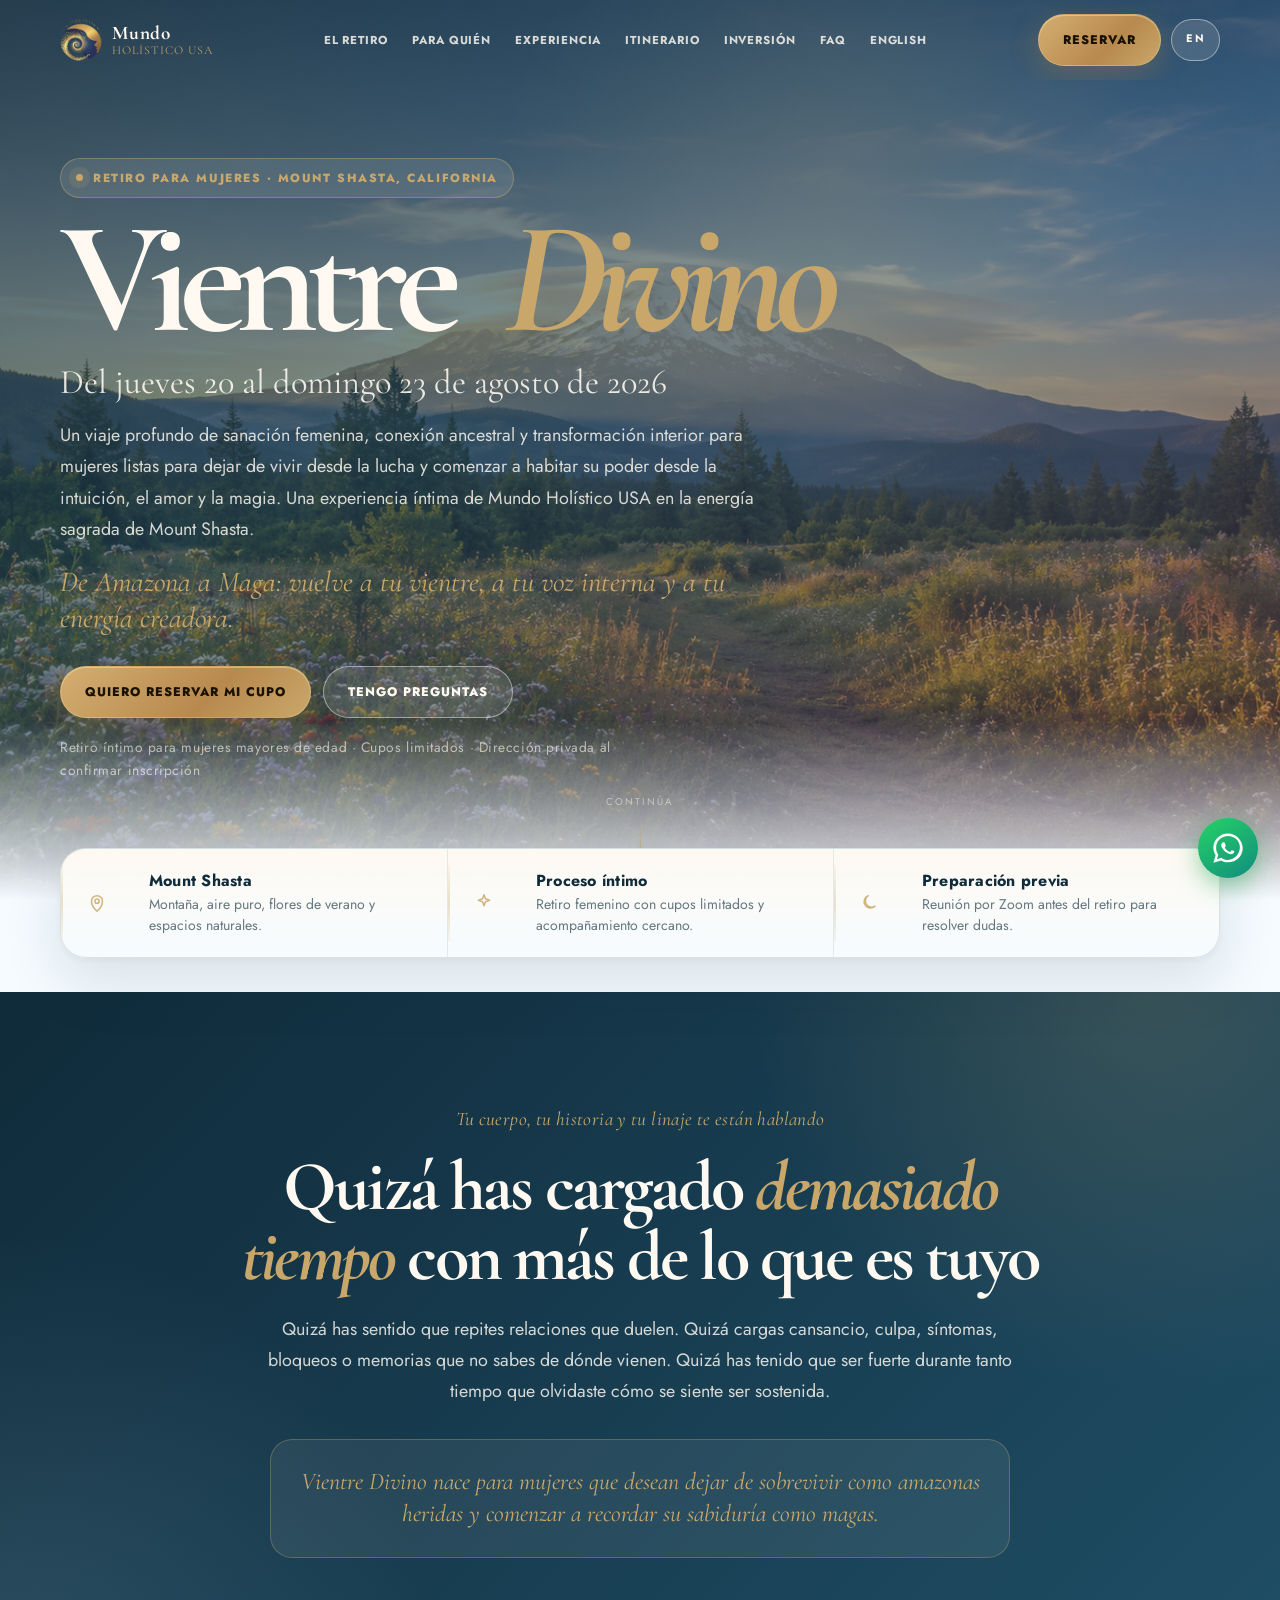
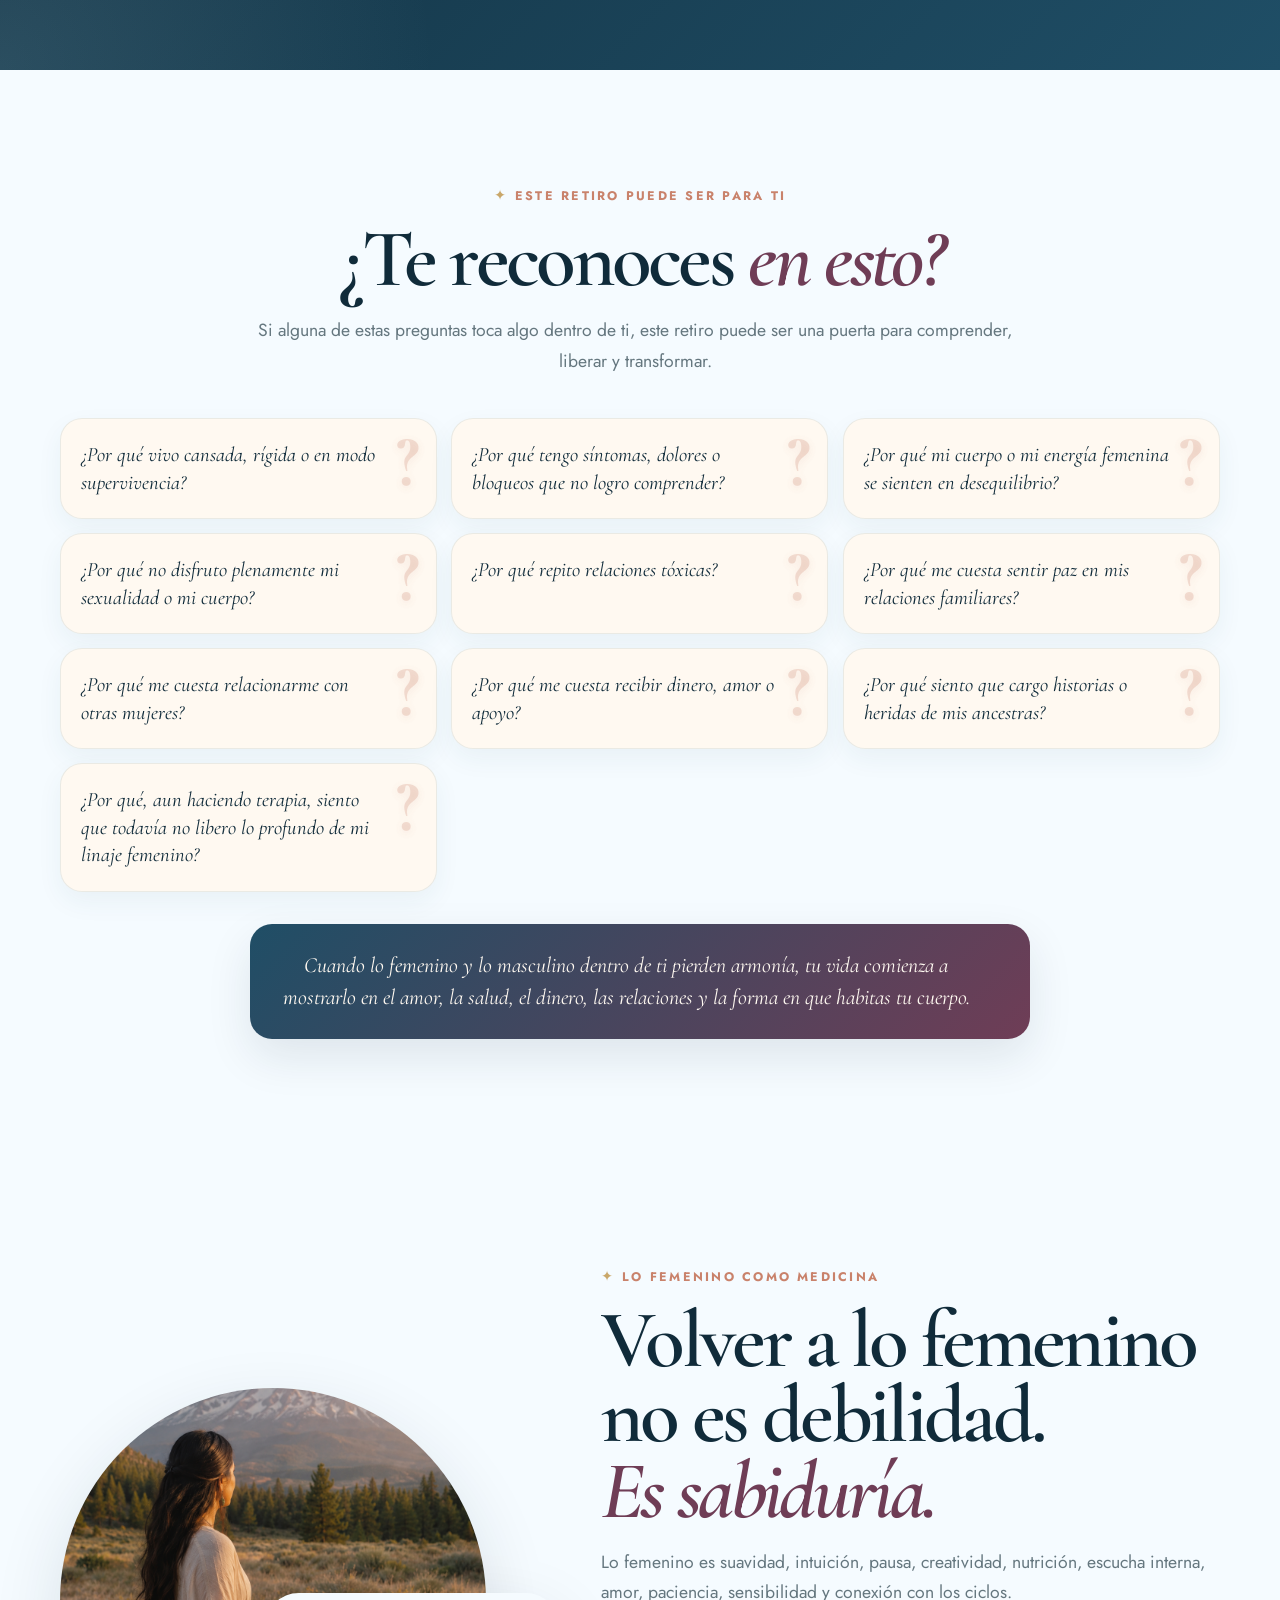
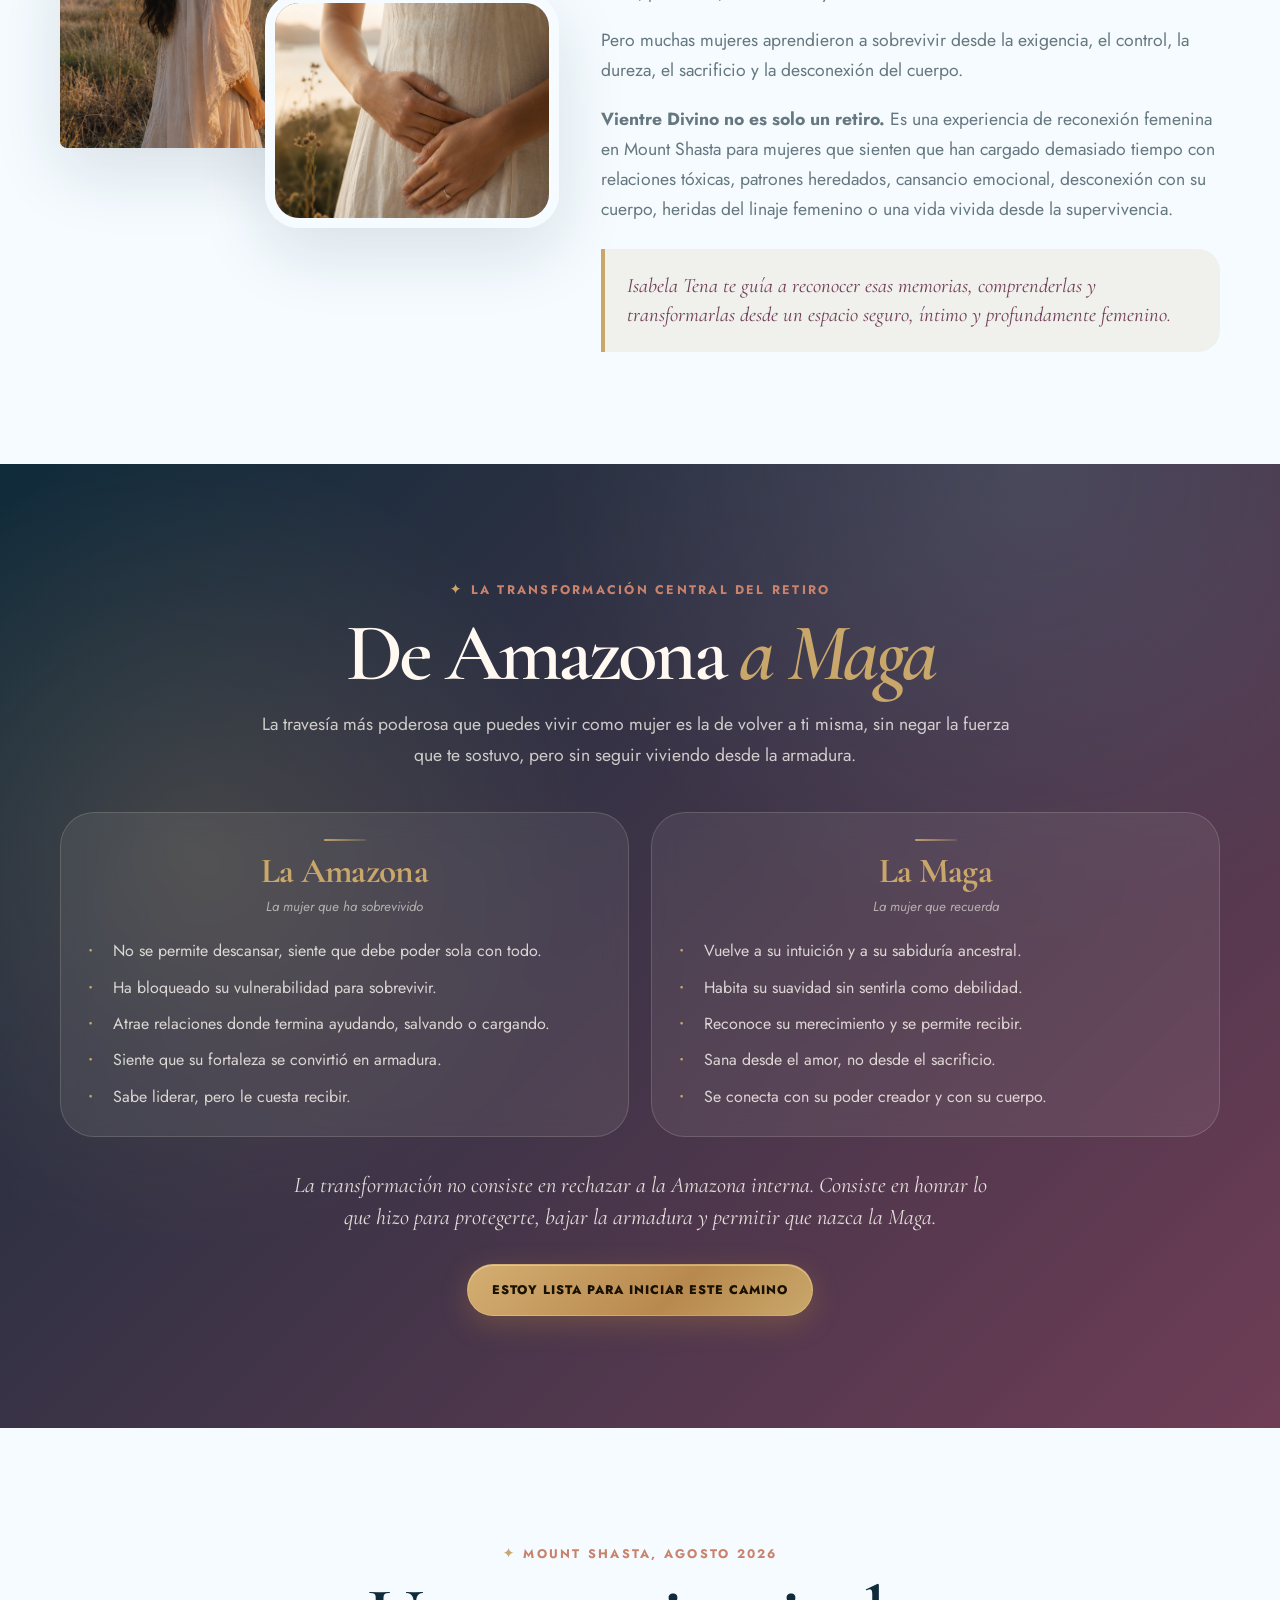
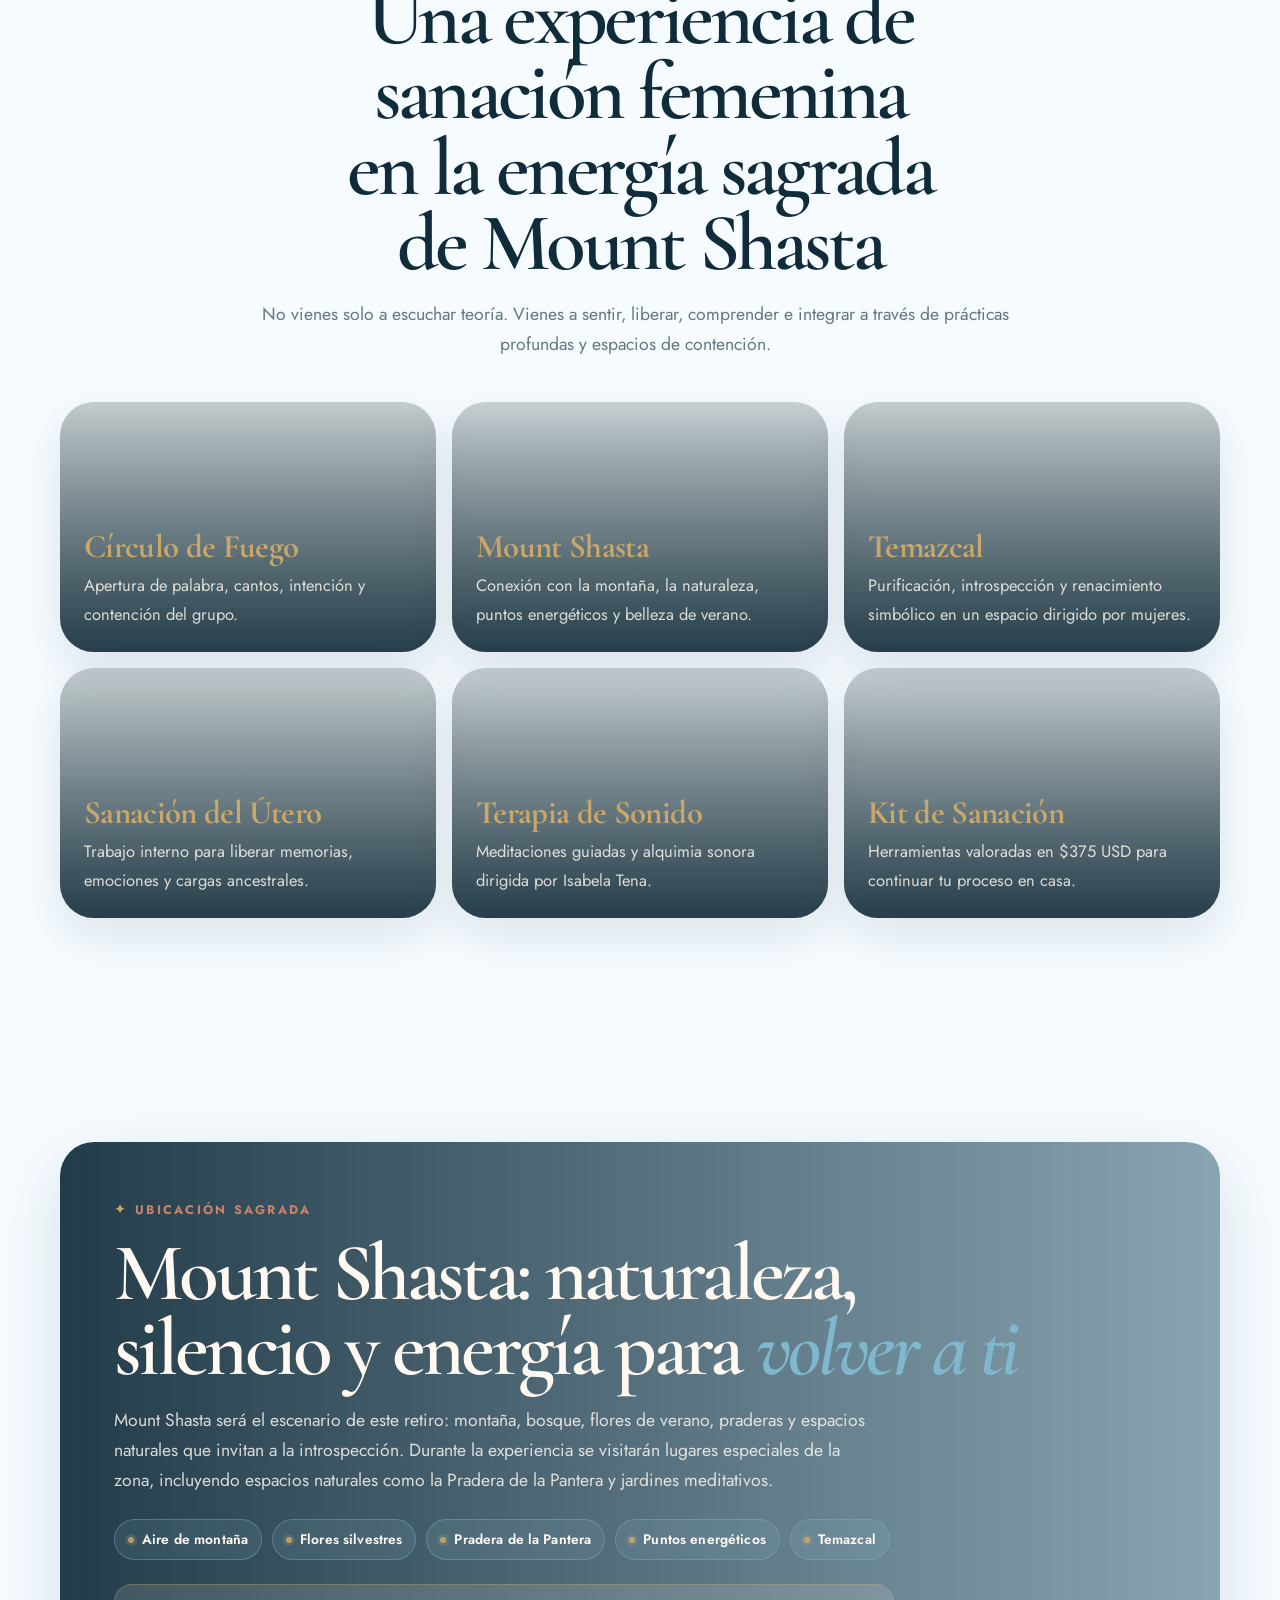
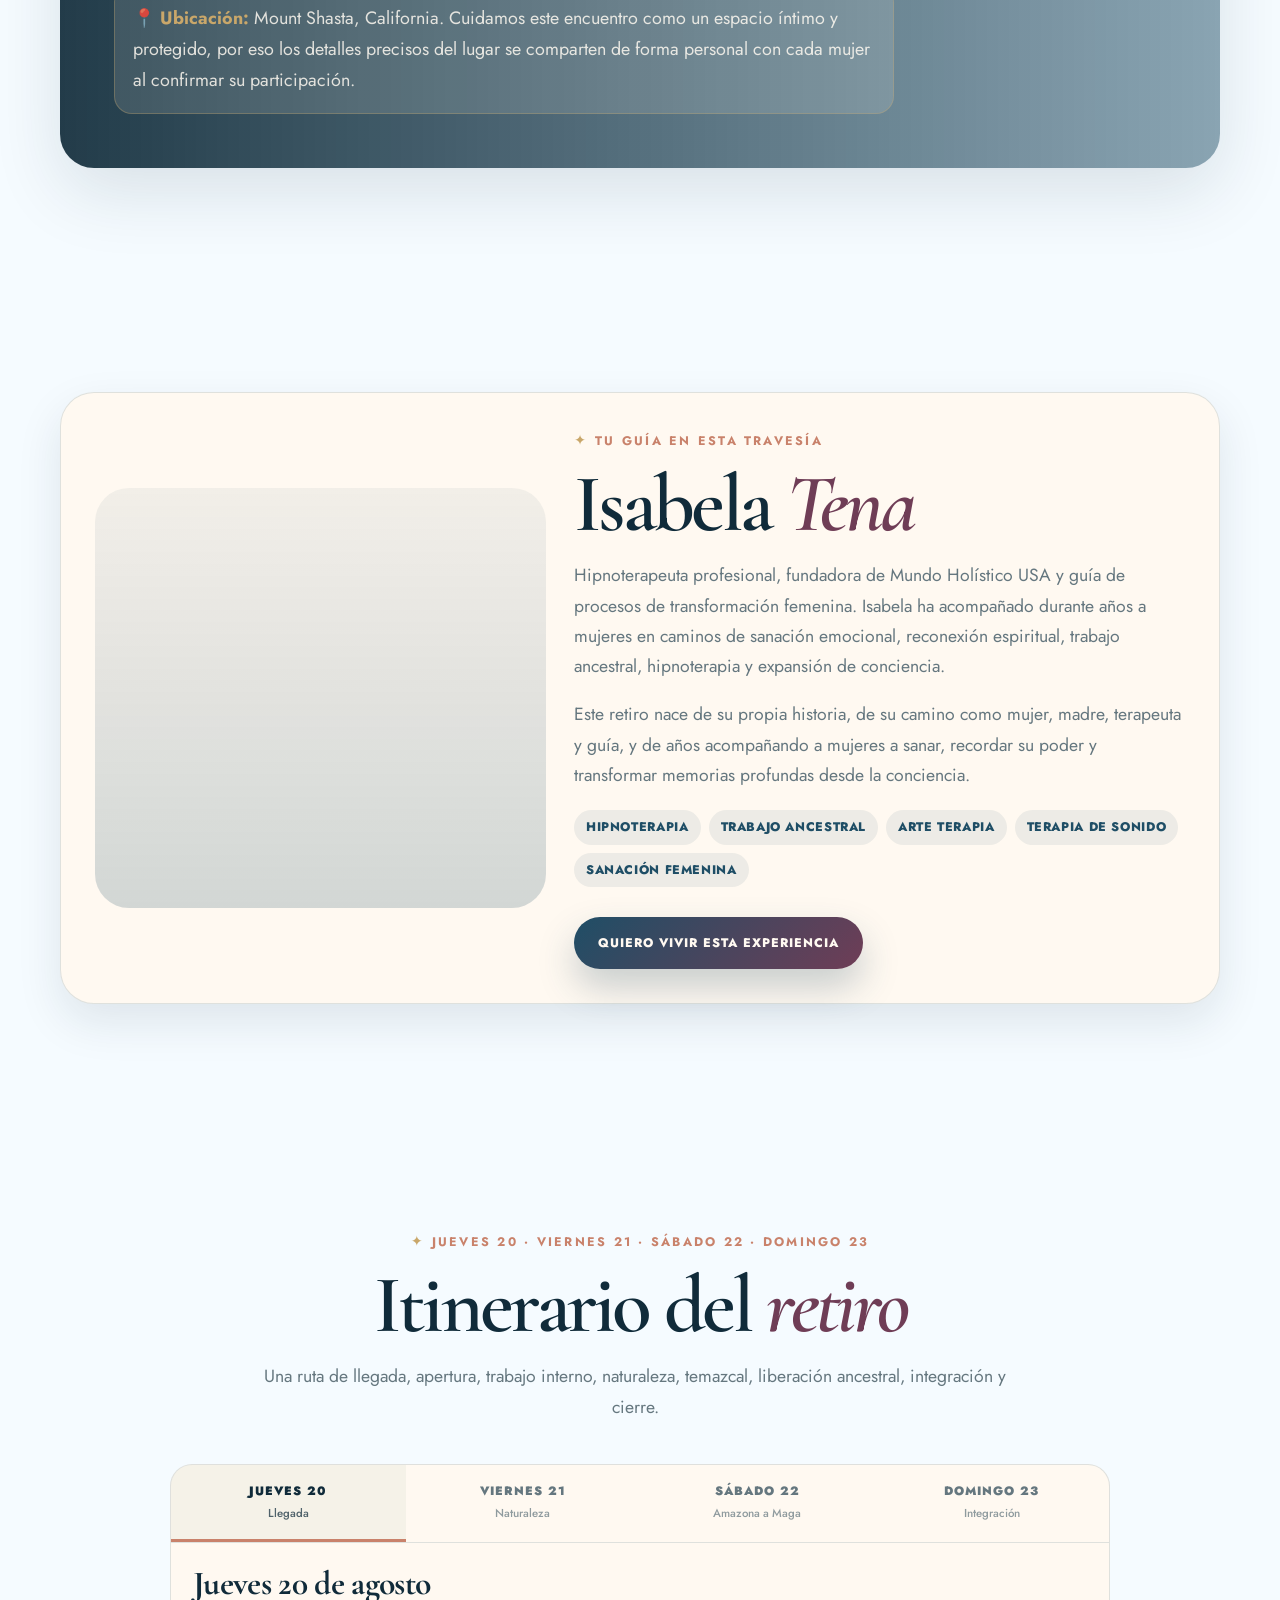
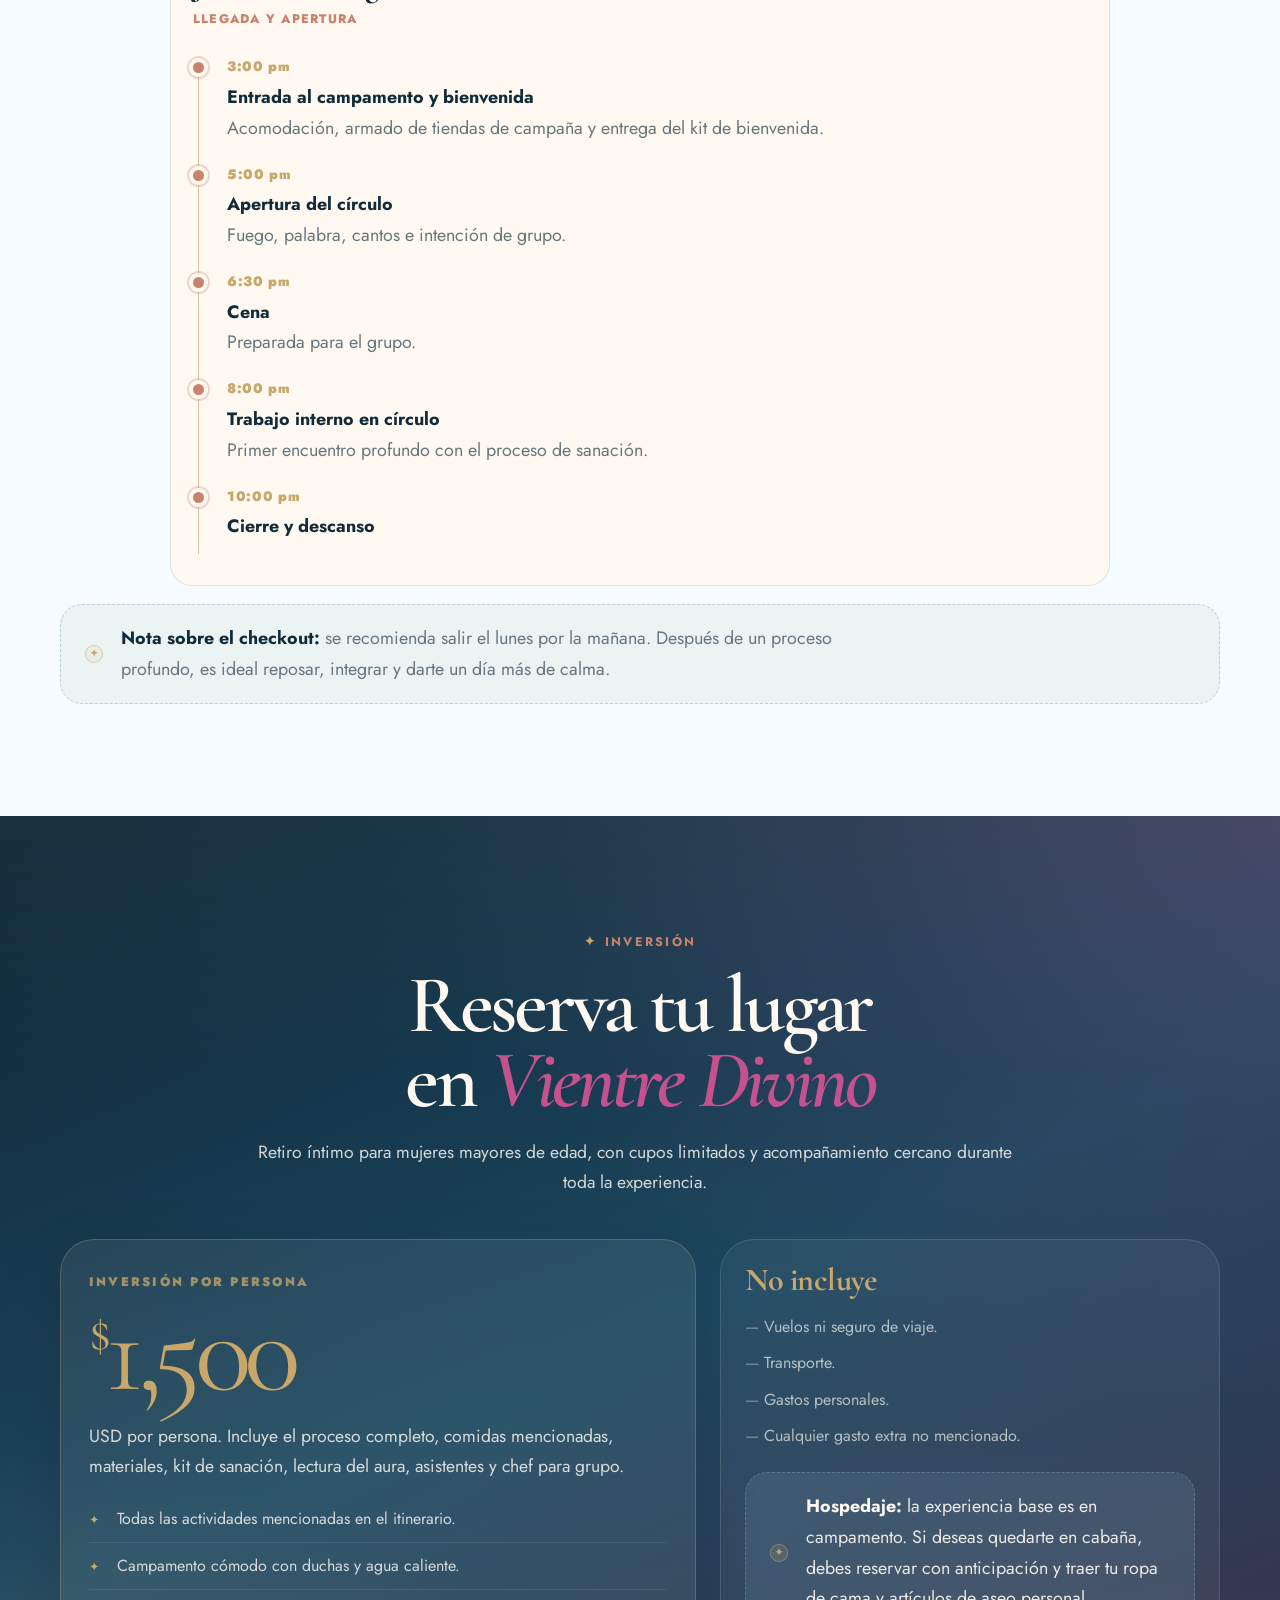
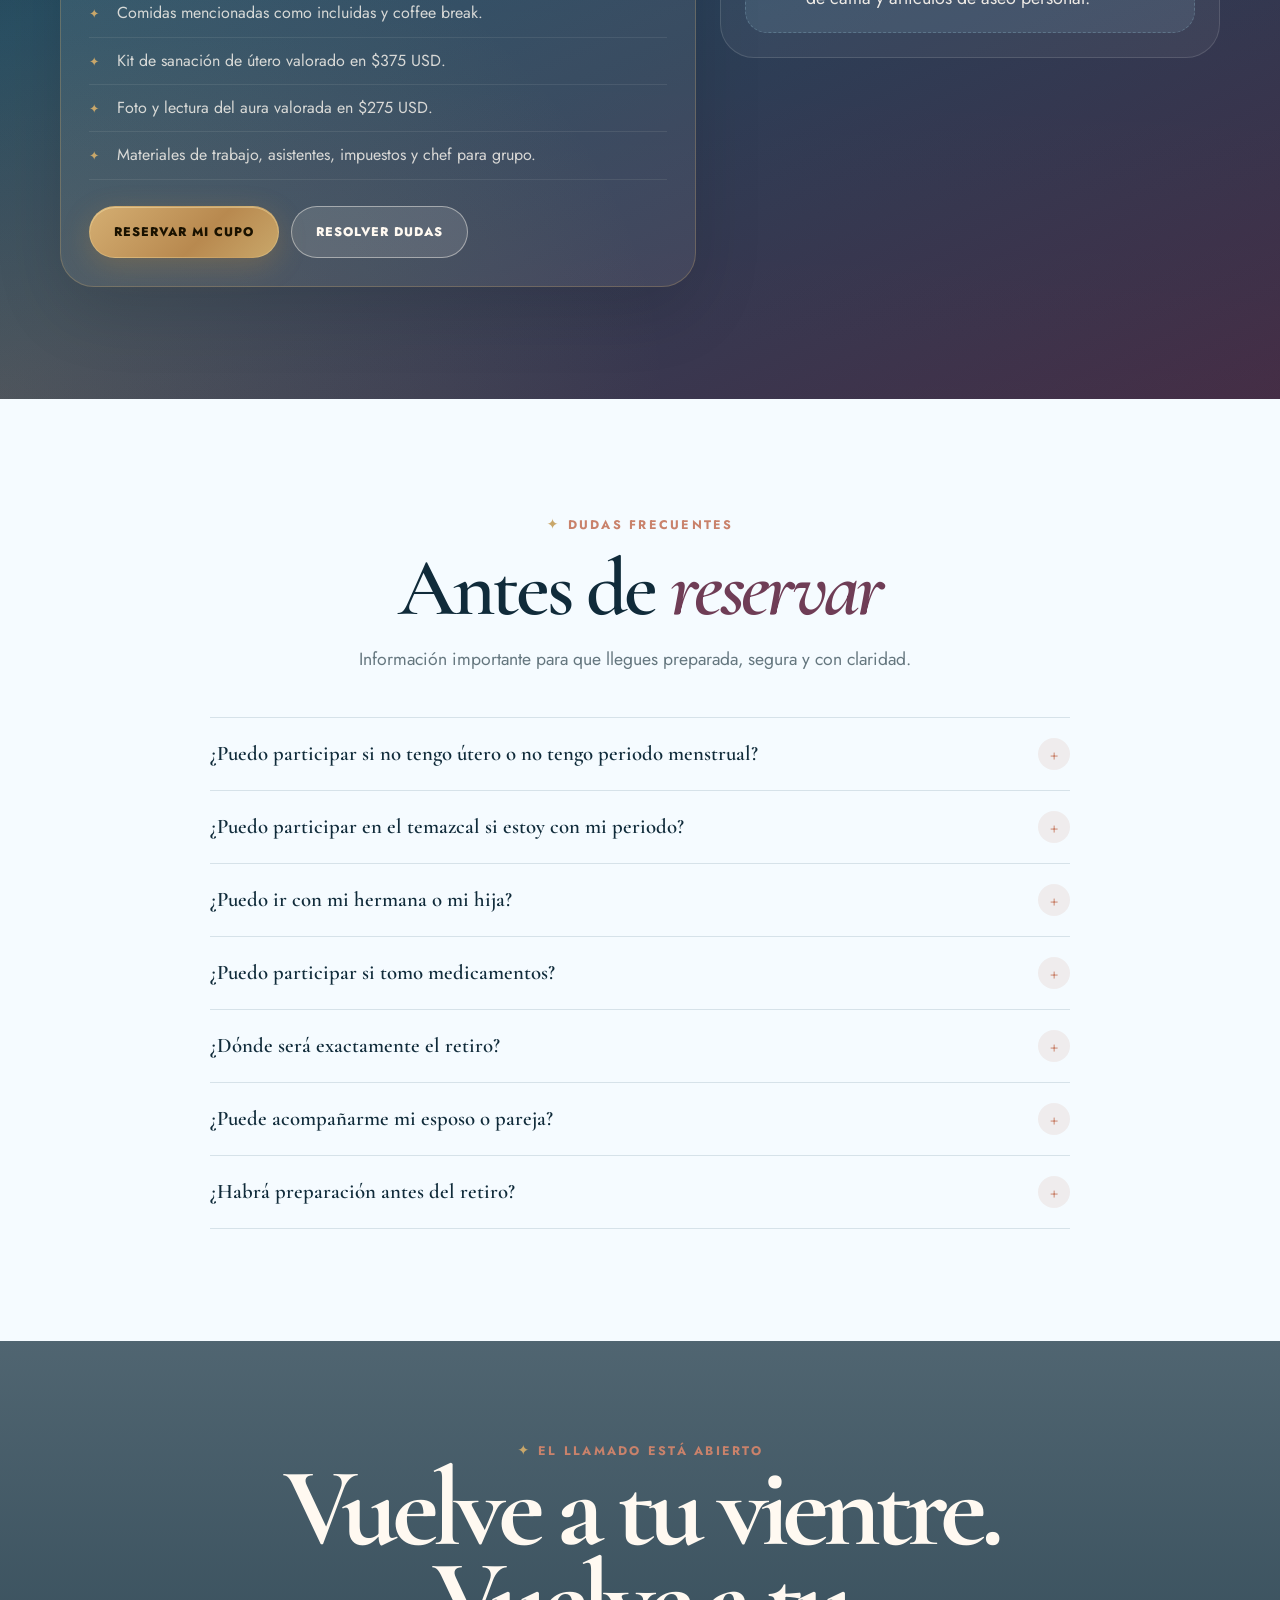
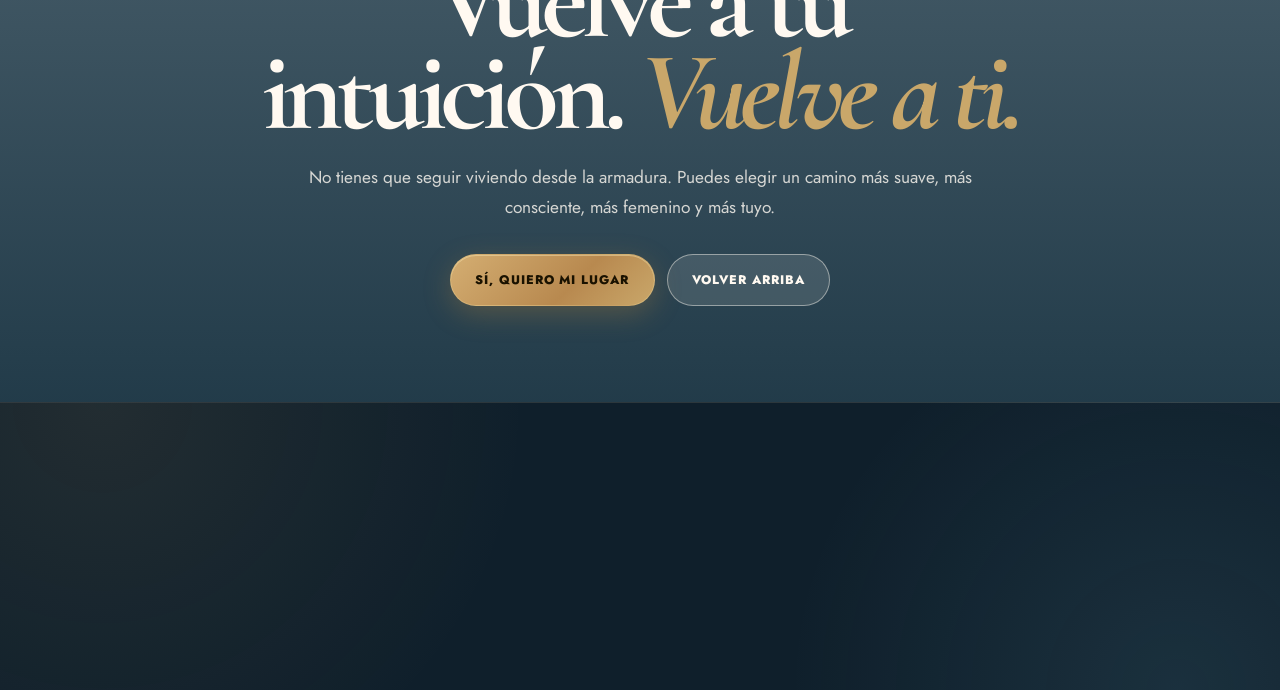
==== index.html @ a0983524 "Optimiza carga web" ====
﻿<!DOCTYPE html>
<html lang="es">
<head>
  <meta charset="UTF-8" />
  <meta name="viewport" content="width=device-width, initial-scale=1.0" />
  <meta name="description" content="Vientre Divino: retiro para mujeres en Mount Shasta, California. Del 20 al 23 de agosto de 2026, guiado por Isabela Tena." />
  <title>Vientre Divino · Retiro para Mujeres en Mount Shasta</title>

  <link rel="preconnect" href="https://fonts.googleapis.com" />
  <link rel="preconnect" href="https://fonts.gstatic.com" crossorigin />
  <link href="https://fonts.googleapis.com/css2?family=Cormorant+Garamond:ital,wght@0,400;0,500;0,600;0,700;1,500;1,600&family=Jost:wght@300;400;500;600;700&display=swap" rel="stylesheet" />
  <link rel="stylesheet" href="https://unpkg.com/aos@next/dist/aos.css" />

    <link rel="preload" as="image" href="img/banner.png" fetchpriority="high" />
  <link rel="stylesheet" href="assets/css/site.css" />
  <style>
    :root {
      --azul-noche: #102B3A;
      --azul-profundo: #1F4E66;
      --dorado: #C9A76A;
      --marfil: #FFF9F1;
      --texto: #314650;
      --body: "Jost", system-ui, sans-serif;
      --display: "Cormorant Garamond", Georgia, serif;
      --container: 1160px;
    }

    * { box-sizing: border-box; margin: 0; padding: 0; }
    html { scroll-behavior: smooth; overflow-x: hidden; }
    body {
      font-family: var(--body);
      color: var(--texto);
      background: #F5FBFF;
      overflow-x: hidden;
      line-height: 1.65;
    }
    .container { width: min(calc(100% - 32px), var(--container)); max-width: 100%; min-width: 0; margin-inline: auto; }

    .header {
      position: fixed;
      top: 0;
      left: 0;
      right: 0;
      z-index: 1000;
      padding: 14px 0;
      transition: padding .28s ease, background .28s ease, box-shadow .28s ease, backdrop-filter .28s ease;
    }
    .header.is-scrolled {
      padding: 9px 0;
      background: rgba(247, 239, 227, .88);
      backdrop-filter: blur(18px);
      box-shadow: 0 12px 34px rgba(31, 51, 40, .1);
    }
    .nav-wrap { display: flex; align-items: center; justify-content: space-between; gap: 16px; }
    .brand { display: inline-flex; align-items: center; gap: 10px; position: relative; z-index: 1002; text-decoration: none; }
    .brand__logo { width: 42px; height: 42px; border-radius: 50%; object-fit: cover; display: block; flex-shrink: 0; }
    .brand__text { display: flex; flex-direction: column; line-height: 1.15; }
    .brand__title { font-family: var(--display); font-size: 1.2rem; font-weight: 700; letter-spacing: .04em; color: var(--marfil); }
    .brand__subtitle { font-family: var(--display); font-size: .75rem; font-weight: 400; letter-spacing: .08em; text-transform: uppercase; color: var(--dorado); opacity: .9; }
    .header.is-scrolled .brand__title { color: var(--azul-noche); }
    .header.is-scrolled .brand__subtitle { color: var(--azul-noche); opacity: .65; }

    .menu-btn {
      width: 46px;
      height: 46px;
      border-radius: 50%;
      border: 1px solid rgba(255, 250, 242, .35);
      background: rgba(255, 250, 242, .12);
      color: var(--marfil);
      display: grid;
      place-items: center;
      cursor: pointer;
      position: relative;
      z-index: 1002;
    }
    .menu-btn span,
    .menu-btn span::before,
    .menu-btn span::after {
      display: block;
      width: 18px;
      height: 2px;
      background: currentColor;
      border-radius: 3px;
      transition: transform .22s ease, opacity .22s ease;
      content: "";
    }
    .menu-btn span { position: relative; }
    .menu-btn span::before { position: absolute; top: -6px; }
    .menu-btn span::after { position: absolute; top: 6px; }

    .nav-links {
      position: fixed;
      top: 68px;
      right: 12px;
      width: auto;
      min-width: 220px;
      display: flex;
      flex-direction: column;
      padding: 10px 0;
      background: rgba(247, 239, 227, .98);
      border: 1px solid rgba(31, 78, 102, .12);
      border-radius: 14px;
      box-shadow: 0 12px 40px rgba(0,0,0,.16);
      transform: translateY(-8px) scale(.97);
      opacity: 0;
      pointer-events: none;
      transition: transform .22s ease, opacity .22s ease;
      z-index: 1001;
    }
    .nav-links.is-open { transform: translateY(0) scale(1); opacity: 1; pointer-events: auto; }
    .nav-links a {
      padding: 13px 22px;
      border-bottom: 1px solid rgba(31, 78, 102, .08);
      color: var(--azul-noche);
      font-weight: 700;
      letter-spacing: .08em;
      text-transform: uppercase;
      font-size: .78rem;
      white-space: nowrap;
      text-decoration: none;
    }
    .nav-actions { display: none; }

    .hero {
      min-height: 100vh;
      position: relative;
      display: grid;
      align-items: center;
      overflow: hidden;
      color: var(--marfil);
      background: var(--azul-noche);
    }
    .hero-bg {
      position: absolute;
      inset: 0;
      background-image:
        radial-gradient(circle at 65% 20%, rgba(201, 167, 106, .16), transparent 30%),
        linear-gradient(160deg, rgba(16, 43, 58, .82) 0%, rgba(35, 77, 99, .55) 45%, rgba(111, 61, 86, .48) 100%),
        url("img/banner.png");
      background-repeat: no-repeat;
      background-size: cover;
      background-position: center 30%;
      transform: scale(1.04);
      animation: heroZoom 8s ease forwards;
    }
    .hero-inner { position: relative; z-index: 2; padding: 128px 0 86px; display: grid; gap: 34px; }
    .hero-content { max-width: 850px; }
    .hero-badge {
      display: inline-flex;
      align-items: center;
      gap: 10px;
      padding: 9px 15px;
      border-radius: 999px;
      border: 1px solid rgba(201, 167, 106, .42);
      background: rgba(255, 250, 242, .1);
      color: var(--dorado);
      font-size: .74rem;
      font-weight: 800;
      letter-spacing: .13em;
      text-transform: uppercase;
    }
    .hero h1 { margin-top: 20px; font-family: var(--display); font-size: clamp(4.2rem, 17vw, 10rem); line-height: .77; letter-spacing: -.075em; font-weight: 700; }
    .hero h1 em { color: var(--dorado); font-style: italic; margin-left: .18em; }
    .hero-date { margin-top: 22px; font-family: var(--display); font-size: clamp(1.35rem, 4.3vw, 2.15rem); color: rgba(255, 250, 242, .88); line-height: 1.15; }
    .hero-copy { max-width: 700px; margin-top: 18px; color: rgba(255, 250, 242, .82); font-size: clamp(1rem, 0.96rem + 0.24vw, 1.12rem); line-height: 1.75; }
    .hero-tagline { display: block; max-width: 720px; margin-top: 18px; font-family: var(--display); font-style: italic; color: var(--dorado); font-size: clamp(1.25rem, 4vw, 1.8rem); line-height: 1.25; }
    .hero-actions { display: flex; flex-direction: column; gap: 12px; margin-top: 30px; align-items: stretch; }

    .btn {
      display: inline-flex;
      justify-content: center;
      align-items: center;
      gap: 10px;
      min-height: 52px;
      padding: 14px 24px;
      border: 0;
      border-radius: 999px;
      cursor: pointer;
      font-weight: 800;
      letter-spacing: 0.08em;
      text-transform: uppercase;
      font-size: 0.78rem;
      text-decoration: none;
    }
    .btn-gold {
      background: linear-gradient(135deg, #d4ae72 0%, #b8894f 60%, #c9a76a 100%);
      color: #1a1200;
      box-shadow: 0 8px 28px rgba(180, 130, 60, .32), inset 0 1px 0 rgba(255,240,190,.4);
      border: 1px solid rgba(255, 235, 170, .22);
    }
    .btn-outline { background: rgba(255, 250, 242, .12); color: var(--marfil); border: 1px solid rgba(255, 250, 242, .45); }

    @keyframes heroZoom { to { transform: scale(1); } }

    @media (min-width: 560px) {
      .hero-actions { flex-direction: row; align-items: center; }
      .hero-actions .btn { width: auto; }
    }
    @media (min-width: 1020px) {
      .menu-btn { display: none; }
      .nav-links {
        position: static;
        top: auto;
        right: auto;
        min-width: 0;
        transform: none;
        opacity: 1;
        pointer-events: auto;
        flex-direction: row;
        align-items: center;
        gap: 2px;
        padding: 0;
        background: transparent;
        border: none;
        border-radius: 0;
        box-shadow: none;
      }
      .nav-links a { padding: 10px 11px; border: 0; color: rgba(255, 250, 242, .82); font-size: .72rem; }
      .nav-actions { display: flex; align-items: center; gap: 10px; }
    }
  </style>
</head>
<body>
  <div class="scroll-progress" id="scrollProgress" aria-hidden="true"></div>
  <header class="header" id="header">
    <div class="container nav-wrap">
      <a href="#inicio" class="brand" aria-label="Mundo Holístico USA inicio">
        <img src="img/logo-Mundoholistico.png" width="223" height="191" decoding="async" fetchpriority="high" alt="Mundo Holístico USA" class="brand__logo">
        <div class="brand__text">
          <span class="brand__title">Mundo</span>
          <span class="brand__subtitle">Holístico USA</span>
        </div>
      </a>
      <nav class="nav-links" id="navLinks" aria-label="Navegación principal">
        <a href="#retiro">El retiro</a>
        <a href="#para-quien">Para quién</a>
        <a href="#experiencia">Experiencia</a>
        <a href="#itinerario">Itinerario</a>
        <a href="#inversion">Inversión</a>
        <a href="#faq">FAQ</a>
        <a href="index-en.html" lang="en">English</a>
      </nav>
      <div class="nav-actions">
        <a class="btn btn-gold btn-nav-cta" href="#inversion">Reservar</a>
        <a class="lang-switch" href="index-en.html" lang="en" aria-label="Switch site language to English">EN</a>
      </div>
      <button class="menu-btn" id="menuBtn" type="button" aria-label="Abrir menú" aria-expanded="false"><span></span></button>
    </div>
  </header>

  <main>
    <section class="hero" id="inicio">
      <div class="hero-bg" aria-hidden="true"></div>
      <div class="container hero-inner">
        <div class="hero-content reveal">
          <span class="hero-badge">Retiro para mujeres · Mount Shasta, California</span>
          <h1>Vientre <em>Divino</em></h1>
          <p class="hero-date">Del jueves 20 al domingo 23 de agosto de 2026</p>
          <p class="hero-copy">Un viaje profundo de sanación femenina, conexión ancestral y transformación interior para mujeres listas para dejar de vivir desde la lucha y comenzar a habitar su poder desde la intuición, el amor y la magia. Una experiencia íntima de Mundo Holístico USA en la energía sagrada de Mount Shasta.</p>
          <span class="hero-tagline">De Amazona a Maga: vuelve a tu vientre, a tu voz interna y a tu energía creadora.</span>
          <div class="hero-actions">
            <a class="btn btn-gold" href="#inversion">Quiero reservar mi cupo</a>
            <a class="btn btn-outline" href="#faq">Tengo preguntas</a>
          </div>
          <p class="hero-micro">Retiro íntimo para mujeres mayores de edad · Cupos limitados · Dirección privada al confirmar inscripción</p>
        </div>
      </div>
      <button class="scroll-cue" type="button" data-scroll="#hook"><span>Continúa</span><i class="scroll-line"></i></button>
    </section>

    <div class="trust-strip">
      <div class="container">
        <div class="trust-card reveal">
          <div class="trust-item">
            <div class="trust-item-icon" aria-hidden="true">
              <svg viewBox="0 0 24 24" focusable="false">
                <path d="M12 21s6-5.4 6-11a6 6 0 1 0-12 0c0 5.6 6 11 6 11z" />
                <circle cx="12" cy="10" r="2.3" />
              </svg>
            </div>
            <div><strong>Mount Shasta</strong><small>Montaña, aire puro, flores de verano y espacios naturales.</small></div>
          </div>
          <div class="trust-item">
            <div class="trust-item-icon" aria-hidden="true">
              <svg viewBox="0 0 24 24" focusable="false">
                <path d="M12 3l1.6 4.4L18 9l-4.4 1.6L12 15l-1.6-4.4L6 9l4.4-1.6L12 3z" />
              </svg>
            </div>
            <div><strong>Proceso íntimo</strong><small>Retiro femenino con cupos limitados y acompañamiento cercano.</small></div>
          </div>
          <div class="trust-item">
            <div class="trust-item-icon" aria-hidden="true">
              <svg viewBox="0 0 24 24" focusable="false">
                <path d="M17.5 15.5A7 7 0 1 1 10 4a6 6 0 0 0 7.5 11.5z" />
              </svg>
            </div>
            <div><strong>Preparación previa</strong><small>Reunión por Zoom antes del retiro para resolver dudas.</small></div>
          </div>
        </div>
      </div>
    </div>

    <section class="section hook" id="hook">
      <div class="container narrow reveal">
        <span class="script">Tu cuerpo, tu historia y tu linaje te están hablando</span>
        <h2>Quizá has cargado <em>demasiado tiempo</em> con más de lo que es tuyo</h2>
        <p>Quizá has sentido que repites relaciones que duelen. Quizá cargas cansancio, culpa, síntomas, bloqueos o memorias que no sabes de dónde vienen. Quizá has tenido que ser fuerte durante tanto tiempo que olvidaste cómo se siente ser sostenida.</p>
        <div class="hook-box"><p>Vientre Divino nace para mujeres que desean dejar de sobrevivir como amazonas heridas y comenzar a recordar su sabiduría como magas.</p></div>
      </div>
    </section>

    <section class="section" id="para-quien">
      <div class="container">
        <div class="section-header reveal">
          <span class="label">Este retiro puede ser para ti</span>
          <h2 class="title">¿Te reconoces <em>en esto?</em></h2>
          <p class="copy">Si alguna de estas preguntas toca algo dentro de ti, este retiro puede ser una puerta para comprender, liberar y transformar.</p>
        </div>
        <div class="questions-grid">
          <article class="question-card reveal"><p>¿Por qué vivo cansada, rígida o en modo supervivencia?</p></article>
          <article class="question-card reveal"><p>¿Por qué tengo síntomas, dolores o bloqueos que no logro comprender?</p></article>
          <article class="question-card reveal"><p>¿Por qué mi cuerpo o mi energía femenina se sienten en desequilibrio?</p></article>
          <article class="question-card reveal"><p>¿Por qué no disfruto plenamente mi sexualidad o mi cuerpo?</p></article>
          <article class="question-card reveal"><p>¿Por qué repito relaciones tóxicas?</p></article>
          <article class="question-card reveal"><p>¿Por qué me cuesta sentir paz en mis relaciones familiares?</p></article>
          <article class="question-card reveal"><p>¿Por qué me cuesta relacionarme con otras mujeres?</p></article>
          <article class="question-card reveal"><p>¿Por qué me cuesta recibir dinero, amor o apoyo?</p></article>
          <article class="question-card reveal"><p>¿Por qué siento que cargo historias o heridas de mis ancestras?</p></article>
          <article class="question-card reveal"><p>¿Por qué, aun haciendo terapia, siento que todavía no libero lo profundo de mi linaje femenino?</p></article>
        </div>
        <div class="questions-close reveal"><p>Cuando lo femenino y lo masculino dentro de ti pierden armonía, tu vida comienza a mostrarlo en el amor, la salud, el dinero, las relaciones y la forma en que habitas tu cuerpo.</p></div>
      </div>
    </section>

    <section class="section" id="retiro">
      <div class="container split">
        <div class="image-stack reveal">
          <img src="img/amazona-shasta.png" width="1122" height="1402" decoding="async" alt="Paisaje natural de montaña y bosque" loading="lazy" />
          <img src="img/vientre.png" width="1122" height="1402" decoding="async" alt="Flores silvestres de verano" loading="lazy" />
        </div>
        <div class="reveal">
          <span class="label">Lo femenino como medicina</span>
          <h2 class="title">Volver a lo femenino no es debilidad. <em>Es sabiduría.</em></h2>
          <p class="copy">Lo femenino es suavidad, intuición, pausa, creatividad, nutrición, escucha interna, amor, paciencia, sensibilidad y conexión con los ciclos.</p>
          <p class="copy">Pero muchas mujeres aprendieron a sobrevivir desde la exigencia, el control, la dureza, el sacrificio y la desconexión del cuerpo.</p>
          <p class="copy"><strong>Vientre Divino no es solo un retiro.</strong> Es una experiencia de reconexión femenina en Mount Shasta para mujeres que sienten que han cargado demasiado tiempo con relaciones tóxicas, patrones heredados, cansancio emocional, desconexión con su cuerpo, heridas del linaje femenino o una vida vivida desde la supervivencia.</p>
          <div class="quote-card"><p>Isabela Tena te guía a reconocer esas memorias, comprenderlas y transformarlas desde un espacio seguro, íntimo y profundamente femenino.</p></div>
        </div>
      </div>
    </section>

    <section class="section dark" id="amazona-maga">
      <div class="container">
        <div class="section-header reveal">
          <span class="label">La transformación central del retiro</span>
          <h2 class="title">De Amazona <em>a Maga</em></h2>
          <p class="copy">La travesía más poderosa que puedes vivir como mujer es la de volver a ti misma, sin negar la fuerza que te sostuvo, pero sin seguir viviendo desde la armadura.</p>
        </div>
        <div class="transform-grid">
          <article class="transform-card reveal">
            <h3>La Amazona</h3>
            <small>La mujer que ha sobrevivido</small>
            <ul>
              <li>No se permite descansar, siente que debe poder sola con todo.</li>
              <li>Ha bloqueado su vulnerabilidad para sobrevivir.</li>
              <li>Atrae relaciones donde termina ayudando, salvando o cargando.</li>
              <li>Siente que su fortaleza se convirtió en armadura.</li>
              <li>Sabe liderar, pero le cuesta recibir.</li>
            </ul>
          </article>
          <article class="transform-card reveal">
            <h3>La Maga</h3>
            <small>La mujer que recuerda</small>
            <ul>
              <li>Vuelve a su intuición y a su sabiduría ancestral.</li>
              <li>Habita su suavidad sin sentirla como debilidad.</li>
              <li>Reconoce su merecimiento y se permite recibir.</li>
              <li>Sana desde el amor, no desde el sacrificio.</li>
              <li>Se conecta con su poder creador y con su cuerpo.</li>
            </ul>
          </article>
        </div>
        <div class="transform-note reveal">
          <p>La transformación no consiste en rechazar a la Amazona interna. Consiste en honrar lo que hizo para protegerte, bajar la armadura y permitir que nazca la Maga.</p>
          <div class="hero-actions" style="justify-content:center;"><a href="#inversion" class="btn btn-gold">Estoy lista para iniciar este camino</a></div>
        </div>
      </div>
    </section>

    <section class="section" id="experiencia">
      <div class="container">
        <div class="section-header reveal">
          <span class="label">Mount Shasta, agosto 2026</span>
          <h2 class="title">Una experiencia de sanación femenina en la energía sagrada de Mount Shasta</h2>
          <p class="copy">No vienes solo a escuchar teoría. Vienes a sentir, liberar, comprender e integrar a través de prácticas profundas y espacios de contención.</p>
        </div>
        <div class="experience-grid">
          <article class="experience-card reveal"><h3>Círculo de Fuego</h3><p>Apertura de palabra, cantos, intención y contención del grupo.</p></article>
          <article class="experience-card reveal"><h3>Mount Shasta</h3><p>Conexión con la montaña, la naturaleza, puntos energéticos y belleza de verano.</p></article>
          <article class="experience-card reveal"><h3>Temazcal</h3><p>Purificación, introspección y renacimiento simbólico en un espacio dirigido por mujeres.</p></article>
          <article class="experience-card reveal"><h3>Sanación del Útero</h3><p>Trabajo interno para liberar memorias, emociones y cargas ancestrales.</p></article>
          <article class="experience-card reveal"><h3>Terapia de Sonido</h3><p>Meditaciones guiadas y alquimia sonora dirigida por Isabela Tena.</p></article>
          <article class="experience-card reveal"><h3>Kit de Sanación</h3><p>Herramientas valoradas en $375 USD para continuar tu proceso en casa.</p></article>
        </div>
      </div>
    </section>

    <section class="section" id="mount-shasta">
      <div class="container">
        <div class="location-band reveal">
          <span class="label">Ubicación sagrada</span>
          <h2 class="title">Mount Shasta: naturaleza, silencio y energía para <em>volver a ti</em></h2>
          <p class="copy">Mount Shasta será el escenario de este retiro: montaña, bosque, flores de verano, praderas y espacios naturales que invitan a la introspección. Durante la experiencia se visitarán lugares especiales de la zona, incluyendo espacios naturales como la Pradera de la Pantera y jardines meditativos.</p>
          <div class="chips">
            <span class="chip">Aire de montaña</span><span class="chip">Flores silvestres</span><span class="chip">Pradera de la Pantera</span><span class="chip">Puntos energéticos</span><span class="chip">Temazcal</span>
          </div>
          <div class="privacy-box"><p>📍 <strong>Ubicación:</strong> Mount Shasta, California. Cuidamos este encuentro como un espacio íntimo y protegido, por eso los detalles precisos del lugar se comparten de forma personal con cada mujer al confirmar su participación.</p></div>
        </div>
      </div>
    </section>

    <section class="section" id="isabela">
      <div class="container">
        <div class="guide-card reveal">
          <div class="guide-photo" role="img" aria-label="Foto de Isabela Tena"></div>
          <div>
            <span class="label">Tu guía en esta travesía</span>
            <h2 class="title">Isabela <em>Tena</em></h2>
            <p class="copy">Hipnoterapeuta profesional, fundadora de Mundo Holístico USA y guía de procesos de transformación femenina. Isabela ha acompañado durante años a mujeres en caminos de sanación emocional, reconexión espiritual, trabajo ancestral, hipnoterapia y expansión de conciencia.</p>
            <p class="copy">Este retiro nace de su propia historia, de su camino como mujer, madre, terapeuta y guía, y de años acompañando a mujeres a sanar, recordar su poder y transformar memorias profundas desde la conciencia.</p>
            <div class="tags"><span class="tag">Hipnoterapia</span><span class="tag">Trabajo ancestral</span><span class="tag">Arte terapia</span><span class="tag">Terapia de sonido</span><span class="tag">Sanación femenina</span></div>
            <div class="hero-actions"><a class="btn btn-primary" href="#inversion">Quiero vivir esta experiencia</a></div>
          </div>
        </div>
      </div>
    </section>

    <section class="section" id="itinerario">
      <div class="container">
        <div class="section-header reveal">
          <span class="label">Jueves 20 · Viernes 21 · Sábado 22 · Domingo 23</span>
          <h2 class="title">Itinerario del <em>retiro</em></h2>
          <p class="copy">Una ruta de llegada, apertura, trabajo interno, naturaleza, temazcal, liberación ancestral, integración y cierre.</p>
        </div>
        <div class="tabs reveal" role="tablist" aria-label="Itinerario por día">
          <button class="tab is-active" type="button" data-tab="0">Jueves 20<small>Llegada</small></button>
          <button class="tab" type="button" data-tab="1">Viernes 21<small>Naturaleza</small></button>
          <button class="tab" type="button" data-tab="2">Sábado 22<small>Amazona a Maga</small></button>
          <button class="tab" type="button" data-tab="3">Domingo 23<small>Integración</small></button>
        </div>
        <div class="panels reveal">
          <article class="panel is-active">
            <div class="day-card"><h3 class="day-title">Jueves 20 de agosto</h3><span class="day-subtitle">Llegada y apertura</span><div class="timeline">
              <div class="tl-item"><span class="tl-time">3:00 pm</span><p class="tl-text"><strong>Entrada al campamento y bienvenida</strong>Acomodación, armado de tiendas de campaña y entrega del kit de bienvenida.</p></div>
              <div class="tl-item"><span class="tl-time">5:00 pm</span><p class="tl-text"><strong>Apertura del círculo</strong>Fuego, palabra, cantos e intención de grupo.</p></div>
              <div class="tl-item"><span class="tl-time">6:30 pm</span><p class="tl-text"><strong>Cena</strong>Preparada para el grupo.</p></div>
              <div class="tl-item"><span class="tl-time">8:00 pm</span><p class="tl-text"><strong>Trabajo interno en círculo</strong>Primer encuentro profundo con el proceso de sanación.</p></div>
              <div class="tl-item"><span class="tl-time">10:00 pm</span><p class="tl-text"><strong>Cierre y descanso</strong></p></div>
            </div></div>
          </article>
          <article class="panel">
            <div class="day-card"><h3 class="day-title">Viernes 21 de agosto</h3><span class="day-subtitle">Naturaleza, intención y temazcal</span><div class="timeline">
              <div class="tl-item"><span class="tl-time">8:30 am</span><p class="tl-text"><strong>Desayuno</strong></p></div>
              <div class="tl-item"><span class="tl-time">9:30 am</span><p class="tl-text"><strong>Día de campo en la montaña</strong>Meditación, intención de sanación y visita a puntos energéticos y espacios naturales.</p></div>
              <div class="tl-item"><span class="tl-time">12:30 pm</span><p class="tl-text"><strong>Almuerzo por cuenta propia</strong>Restaurantes locales y tiempo para compras en el pueblo.</p></div>
              <div class="tl-item"><span class="tl-time">4:00 pm</span><p class="tl-text"><strong>Temazcal</strong>Purificación, introspección y renacimiento simbólico.</p></div>
              <div class="tl-item"><span class="tl-time">6:00 pm</span><p class="tl-text"><strong>Cena en el campamento</strong></p></div>
              <div class="tl-item"><span class="tl-time">7:30 pm</span><p class="tl-text"><strong>Círculo de fuego + terapia de sonido</strong>Dirigida por Isabela Tena, introspección y explicación de la sanación del útero.</p></div>
              <div class="tl-item"><span class="tl-time">10:30 pm</span><p class="tl-text"><strong>Descanso</strong></p></div>
            </div></div>
          </article>
          <article class="panel">
            <div class="day-card"><h3 class="day-title">Sábado 22 de agosto</h3><span class="day-subtitle">De Amazona a Maga</span><div class="timeline">
              <div class="tl-item"><span class="tl-time">8:30 am</span><p class="tl-text"><strong>Desayuno</strong></p></div>
              <div class="tl-item"><span class="tl-time">10:00 am</span><p class="tl-text"><strong>Clase De Amazona a Maga</strong>Terapias, arte terapia, meditación y conexión con los elementos.</p></div>
              <div class="tl-item"><span class="tl-time">12:30 pm</span><p class="tl-text"><strong>Almuerzo</strong></p></div>
              <div class="tl-item"><span class="tl-time">3:00 pm</span><p class="tl-text"><strong>Liberación ancestral</strong>Trabajo profundo con memorias y patrones del linaje femenino.</p></div>
              <div class="tl-item"><span class="tl-time">6:30 pm</span><p class="tl-text"><strong>Cena</strong></p></div>
              <div class="tl-item"><span class="tl-time">8:00 pm</span><p class="tl-text"><strong>Salida grupal hacia la montaña</strong>Terapia de sonido y meditación con alquimia.</p></div>
              <div class="tl-item"><span class="tl-time">10:30 pm</span><p class="tl-text"><strong>Regreso al campamento y descanso</strong></p></div>
            </div></div>
          </article>
          <article class="panel">
            <div class="day-card"><h3 class="day-title">Domingo 23 de agosto</h3><span class="day-subtitle">Integración y cierre</span><div class="timeline">
              <div class="tl-item"><span class="tl-time">8:30 am</span><p class="tl-text"><strong>Desayuno</strong></p></div>
              <div class="tl-item"><span class="tl-time">10:00 am</span><p class="tl-text"><strong>Clase De Amazona a Maga · continuación</strong>Meditación, ejercicios de introspección y arte terapia.</p></div>
              <div class="tl-item"><span class="tl-time">12:30 pm</span><p class="tl-text"><strong>Almuerzo</strong></p></div>
              <div class="tl-item"><span class="tl-time">2:00 pm</span><p class="tl-text"><strong>Trabajo interno, terapia de sonido y cierre</strong>Explicación del uso del kit en casa.</p></div>
              <div class="tl-item"><span class="tl-time">5:00 pm</span><p class="tl-text"><strong>Cierre del retiro</strong></p></div>
              <div class="tl-item"><span class="tl-time">6:00 pm</span><p class="tl-text"><strong>Cena</strong></p></div>
            </div></div>
          </article>
        </div>
        <div class="note-box reveal"><span class="note-mark" aria-hidden="true">✦</span><p><strong>Nota sobre el checkout:</strong> se recomienda salir el lunes por la mañana. Después de un proceso profundo, es ideal reposar, integrar y darte un día más de calma.</p></div>
      </div>
    </section>

    <section class="section price-section" id="inversion">
      <div class="container">
        <div class="section-header reveal">
          <span class="label">Inversión</span>
          <h2 class="title">Reserva tu lugar en <em>Vientre Divino</em></h2>
          <p class="copy">Retiro íntimo para mujeres mayores de edad, con cupos limitados y acompañamiento cercano durante toda la experiencia.</p>
        </div>
        <div class="price-grid">
          <article class="price-card reveal">
            <span class="price-label">Inversión por persona</span>
            <div class="price"><span>$</span>1,500</div>
            <p class="copy">USD por persona. Incluye el proceso completo, comidas mencionadas, materiales, kit de sanación, lectura del aura, asistentes y chef para grupo.</p>
            <ul class="includes">
              <li>Todas las actividades mencionadas en el itinerario.</li>
              <li>Campamento cómodo con duchas y agua caliente.</li>
              <li>Comidas mencionadas como incluidas y coffee break.</li>
              <li>Kit de sanación de útero valorado en $375 USD.</li>
              <li>Foto y lectura del aura valorada en $275 USD.</li>
              <li>Materiales de trabajo, asistentes, impuestos y chef para grupo.</li>
            </ul>
            <div class="price-actions">
              <a class="btn btn-gold" href="https://wa.me/14086502198?text=Hola%2C%20me%20interesa%20reservar%20mi%20cupo%20para%20Vientre%20Divino.%20%C2%BFPodrian%20compartirme%20informacion%20y%20disponibilidad%3F" target="_blank" rel="noreferrer">Reservar mi cupo</a>
              <a class="btn btn-outline" href="#faq">Resolver dudas</a>
            </div>
          </article>
          <aside class="side-card reveal">
            <h3>No incluye</h3>
            <ul><li>Vuelos ni seguro de viaje.</li><li>Transporte.</li><li>Gastos personales.</li><li>Cualquier gasto extra no mencionado.</li></ul>
            <div class="note-box"><span class="note-mark" aria-hidden="true">✦</span><p><strong>Hospedaje:</strong> la experiencia base es en campamento. Si deseas quedarte en cabaña, debes reservar con anticipación y traer tu ropa de cama y artículos de aseo personal.</p></div>
          </aside>
        </div>
      </div>
    </section>

    <section class="section" id="faq">
      <div class="container">
        <div class="section-header reveal">
          <span class="label">Dudas frecuentes</span>
          <h2 class="title">Antes de <em>reservar</em></h2>
          <p class="copy">Información importante para que llegues preparada, segura y con claridad.</p>
        </div>
        <div class="faq-list reveal">
          <article class="faq-item"><button class="faq-q" type="button">¿Puedo participar si no tengo útero o no tengo periodo menstrual?<span class="faq-icon">+</span></button><div class="faq-a"><p>Sí. No tener útero o menstruación no significa que hayas dejado de ser mujer ni que no existan emociones, memorias o procesos internos por trabajar.</p></div></article>
          <article class="faq-item"><button class="faq-q" type="button">¿Puedo participar en el temazcal si estoy con mi periodo?<span class="faq-icon">+</span></button><div class="faq-a"><p>Sí. El temazcal será dirigido por mujeres.</p></div></article>
          <article class="faq-item"><button class="faq-q" type="button">¿Puedo ir con mi hermana o mi hija?<span class="faq-icon">+</span></button><div class="faq-a"><p>Sí, siempre que sea mayor de edad y esté dispuesta a vivir el proceso de forma personal y consciente.</p></div></article>
          <article class="faq-item"><button class="faq-q" type="button">¿Puedo participar si tomo medicamentos?<span class="faq-icon">+</span></button><div class="faq-a"><p>Sí, siempre que informes previamente tu condición, los medicamentos que tomas y cuentes con seguro médico vigente o seguro de viaje con cobertura médica.</p></div></article>
          <article class="faq-item"><button class="faq-q" type="button">¿Dónde será exactamente el retiro?<span class="faq-icon">+</span></button><div class="faq-a"><p>Será en Mount Shasta, California. Por privacidad y seguridad, la dirección exacta será compartida únicamente con las participantes inscritas.</p></div></article>
          <article class="faq-item"><button class="faq-q" type="button">¿Puede acompañarme mi esposo o pareja?<span class="faq-icon">+</span></button><div class="faq-a"><p>Puede viajar contigo, pero no podrá permanecer ni dormir en el campamento. Este es un proceso personal e íntimo.</p></div></article>
          <article class="faq-item"><button class="faq-q" type="button">¿Habrá preparación antes del retiro?<span class="faq-icon">+</span></button><div class="faq-a"><p>Sí. Se realizará una reunión por Zoom aproximadamente un mes antes para preparar al grupo, resolver dudas y coordinar detalles logísticos.</p></div></article>
        </div>
      </div>
    </section>

    <section class="final">
      <div class="container reveal">
        <span class="label">El llamado está abierto</span>
        <h2>Vuelve a tu vientre. Vuelve a tu intuición. <em>Vuelve a ti.</em></h2>
        <p>No tienes que seguir viviendo desde la armadura. Puedes elegir un camino más suave, más consciente, más femenino y más tuyo.</p>
        <div class="final-actions" style="justify-content:center;"><a class="btn btn-gold" href="https://wa.me/14086502198?text=Hola%2C%20siento%20el%20llamado%20de%20Vientre%20Divino%20y%20quiero%20mas%20informacion.%20%C2%BFPueden%20orientarme%20para%20reservar%3F" target="_blank" rel="noreferrer">Sí, quiero mi lugar</a><a class="btn btn-outline" href="#inicio">Volver arriba</a></div>
      </div>
    </section>
  </main>

  <a class="wa-float" href="https://wa.me/14086502198?text=Hola%2C%20quiero%20informacion%20sobre%20Vientre%20Divino.%20Me%20encantaria%20conocer%20detalles%20del%20retiro%2C%20fechas%20y%20proceso%20de%20reserva." target="_blank" rel="noreferrer" aria-label="Contactar por WhatsApp">
    <svg viewBox="0 0 32 32" aria-hidden="true" focusable="false">
      <path d="M16 .4C7.4.4.4 7.1.4 15.5c0 2.9.8 5.8 2.4 8.3L.4 31.6l8.1-2.3c2.3 1.3 4.9 2 7.6 2 8.6 0 15.6-6.7 15.6-15.1S24.6.4 16 .4zm0 28.3c-2.3 0-4.6-.6-6.5-1.9l-.5-.3-4.8 1.4 1.5-4.6-.3-.5c-1.4-2.1-2.1-4.5-2.1-7C3.3 8.6 8.9 3.2 16 3.2s12.7 5.4 12.7 12.1S23 28.7 16 28.7zm7-9.1c-.4-.2-2.2-1.1-2.5-1.2-.3-.1-.5-.2-.8.2s-.9 1.2-1.1 1.4-.4.3-.8.1c-.4-.2-1.6-.6-3-1.8-1.1-1-1.9-2.1-2.1-2.5-.2-.4 0-.6.1-.8.1-.1.3-.4.4-.6.1-.2.2-.4.3-.6.1-.2 0-.5 0-.6 0-.2-.8-2-1.1-2.7-.3-.7-.6-.6-.8-.6h-.7c-.2 0-.6.1-.9.4-.3.4-1.2 1.1-1.2 2.8s1.2 3.3 1.4 3.5c.2.2 2.3 3.6 5.7 5 .8.4 1.5.6 2 .8.8.2 1.5.2 2 .1.6-.1 2.2-.9 2.5-1.8.3-.9.3-1.6.2-1.8 0-.2-.3-.3-.7-.5z" />
    </svg>
  </a>

  <footer class="footer">
    <div class="container footer-shell">
      <div class="footer-main">
        <div class="footer-brand">
          <strong>Vientre Divino</strong>
          <p>Retiro íntimo para mujeres en Mount Shasta, California. Un espacio de sanación, reconexión y transformación guiado por Mundo Holístico USA.</p>
        </div>
        <nav class="footer-nav" aria-label="Navegación secundaria">
          <span class="footer-title">Explora</span>
          <a href="#retiro">El retiro</a>
          <a href="#itinerario">Itinerario</a>
          <a href="#inversion">Inversión</a>
          <a href="#faq">Preguntas frecuentes</a>
        </nav>
        <div class="footer-contact">
          <span class="footer-title">Contacto</span>
          <a href="https://wa.me/14086502198" target="_blank" rel="noreferrer">WhatsApp +1 (408) 650-2198</a>
          <span>Mount Shasta, California</span>
          <span>Dirección compartida al confirmar participación</span>
        </div>
      </div>
      <div class="footer-bottom">
        <span>© 2026 Vientre Divino · Mundo Holístico USA. Todos los derechos reservados.</span>
        <a class="footer-top-link" href="#inicio">Volver arriba</a>
      </div>
    </div>
  </footer>

    <script src="https://unpkg.com/aos@next/dist/aos.js" defer></script>
  <script src="assets/js/site.js" defer></script>
</body>
</html>
---- assets/css/site.css ----
﻿:root {
      /* Paleta final sin verdes: Shasta Celestial + Mundo Holístico USA */
      --azul-noche: #102B3A;
      --azul-profundo: #1F4E66;
      --azul-marca: #6FAEC4;
      --azul-shasta: #7FB8CE;
      --azul-hielo: #EEF8FB;
      --azul-bruma: #F5FBFF;
      --blanco: #FFFFFF;
      --marfil: #FFF9F1;
      --dorado: #C9A76A;
      --vino: #6F3D56;
      --arcilla: #C9826B;
      --arena: #D8C3A5;
      --texto: #314650;
      --texto-suave: #65777F;
      --borde: rgba(31, 78, 102, 0.14);
      --sombra-suave: 0 24px 70px rgba(16, 43, 58, 0.12);
      --sombra-card: 0 18px 45px rgba(16, 43, 58, 0.1);
      --radio-xl: 34px;
      --radio-lg: 22px;
      --display: "Cormorant Garamond", Georgia, serif;
      --body: "Jost", system-ui, sans-serif;
      --container: 1160px;
    }

    * { box-sizing: border-box; margin: 0; padding: 0; }
    html {
      scroll-behavior: smooth;
      font-size: 100%;
      -webkit-text-size-adjust: 100%;
      text-size-adjust: 100%;
      overflow-x: hidden !important;
      max-width: 100%;
    }
    body {
      font-family: var(--body);
      color: var(--texto);
      background:
        radial-gradient(circle at top left, rgba(111, 174, 196, .12), transparent 34rem),
        radial-gradient(circle at 90% 8%, rgba(201, 167, 106, .1), transparent 26rem),
        var(--azul-bruma);
      overflow-x: hidden !important;
      max-width: 100%;
      line-height: 1.65;
    }
    main, section, header, footer { overflow-x: hidden; }
    img, video, iframe, canvas, svg { max-width: 100%; height: auto; }
    .copy,
    .hero-copy,
    .hero-tagline,
    .questions-close p,
    .transform-note p,
    .faq-a p,
    .privacy-box p,
    .note-box p,
    .footer-brand p {
      overflow-wrap: break-word;
      word-break: normal;
    }
    table {
      display: block;
      width: 100%;
      max-width: 100%;
      overflow-x: auto;
      -webkit-overflow-scrolling: touch;
    }
    p {
      font-size: clamp(1rem, 0.96rem + 0.24vw, 1.12rem);
      line-height: 1.72;
      max-width: 70ch;
    }
    em {
      font-style: italic;
      font-size: 1em;
    }
    h1, h2, h3, h4 {
      font-family: var(--display);
      line-height: 1.1;
      letter-spacing: -0.02em;
      text-wrap: balance;
    }
    h1 { font-size: clamp(2.2rem, 6.8vw, 5rem); }
    h2 { font-size: clamp(1.9rem, 4.6vw, 3.5rem); }
    h3 { font-size: clamp(1.45rem, 3.2vw, 2.35rem); }
    h4 { font-size: clamp(1.2rem, 2.4vw, 1.7rem); }

    .scroll-progress {
      position: fixed;
      top: 0;
      left: 0;
      width: 0%;
      height: 3px;
      z-index: 2000;
      background: linear-gradient(90deg, var(--azul-marca), var(--dorado), var(--arcilla));
      box-shadow: 0 0 18px rgba(111, 174, 196, .45);
    }
    img { max-width: 100%; display: block; }
    a { color: inherit; text-decoration: none; }
    button { font: inherit; }

    .container { width: min(calc(100% - 32px), var(--container)); max-width: 100%; min-width: 0; margin-inline: auto; }
    .narrow { max-width: 780px; margin-inline: auto; }
    .section { padding: 86px 0; }
    .section-header { max-width: 780px; margin: 0 auto 42px; text-align: center; }
    .section-header.left { margin-inline: 0; text-align: left; }

    .label {
      display: inline-flex;
      align-items: center;
      gap: 9px;
      color: var(--arcilla);
      font-size: 0.78rem;
      font-weight: 700;
      letter-spacing: 0.18em;
      text-transform: uppercase;
    }
    .label::before {
      content: "✦";
      color: var(--dorado);
      font-size: 0.9rem;
      letter-spacing: 0;
    }
    .script {
      font-family: var(--display);
      font-style: italic;
      color: var(--arcilla);
      font-size: 1.2rem;
      letter-spacing: 0.02em;
    }
    .title {
      margin-top: 14px;
      font-family: var(--display);
      font-size: clamp(2.55rem, 8vw, 5.1rem);
      line-height: 0.92;
      letter-spacing: -0.045em;
      color: var(--azul-noche);
      font-weight: 600;
    }
    .title em { color: var(--vino); font-style: italic; }
    .copy {
      margin-top: 18px;
      color: var(--texto-suave);
      font-size: clamp(1rem, 0.96rem + 0.2vw, 1.1rem);
    }

    .btn {
      display: inline-flex;
      justify-content: center;
      align-items: center;
      gap: 10px;
      min-height: 52px;
      padding: 14px 24px;
      border: 0;
      border-radius: 999px;
      cursor: pointer;
      font-weight: 800;
      letter-spacing: 0.08em;
      text-transform: uppercase;
      font-size: 0.78rem;
      transition: transform .24s ease, box-shadow .24s ease, background .24s ease, color .24s ease;
    }
    .btn:hover { transform: translateY(-2px); }
    .btn-primary { background: linear-gradient(135deg, var(--azul-profundo), var(--vino)); color: var(--marfil); box-shadow: 0 18px 36px rgba(35, 77, 99, .25); }
    .btn-gold {
      background: linear-gradient(135deg, #d4ae72 0%, #b8894f 60%, #c9a76a 100%);
      color: #1a1200;
      box-shadow: 0 8px 28px rgba(180, 130, 60, .32), inset 0 1px 0 rgba(255,240,190,.4);
      border: 1px solid rgba(255, 235, 170, .22);
      position: relative;
      overflow: hidden;
    }
    .btn-gold::after {
      content: '';
      position: absolute;
      inset: 0;
      background: linear-gradient(105deg, transparent 35%, rgba(255,248,200,.28) 50%, transparent 65%);
      transform: translateX(-100%);
      transition: transform .52s ease;
    }
    .btn-gold:hover::after { transform: translateX(100%); }
    .btn-gold:hover {
      box-shadow: 0 12px 36px rgba(180, 130, 60, .44), inset 0 1px 0 rgba(255,240,190,.4);
      filter: brightness(1.06);
    }
    .btn-nav-cta {
      padding: 11px 22px;
      font-size: .72rem;
      letter-spacing: .12em;
      border-radius: 999px;
    }
    .lang-switch {
      min-height: 42px;
      padding: 10px 14px;
      border-radius: 999px;
      border: 1px solid rgba(255, 250, 242, .45);
      background: rgba(255, 250, 242, .12);
      color: var(--marfil);
      font-size: .68rem;
      font-weight: 700;
      letter-spacing: .12em;
      text-transform: uppercase;
    }
    .btn-outline { background: rgba(255, 250, 242, .12); color: var(--marfil); border: 1px solid rgba(255, 250, 242, .45); }
    .btn-light { background: var(--marfil); color: var(--azul-noche); border: 1px solid rgba(31, 78, 102, .12); }

    /* HEADER */
    .header {
      position: fixed;
      top: 0;
      left: 0;
      right: 0;
      z-index: 1000;
      padding: 14px 0;
      transition: padding .28s ease, background .28s ease, box-shadow .28s ease, backdrop-filter .28s ease;
    }
    .header.is-scrolled {
      padding: 9px 0;
      background: rgba(247, 239, 227, .88);
      backdrop-filter: blur(18px);
      box-shadow: 0 12px 34px rgba(31, 51, 40, .1);
    }
    .nav-wrap {
      display: flex;
      align-items: center;
      justify-content: space-between;
      gap: 16px;
    }
    .brand {
      display: inline-flex;
      align-items: center;
      gap: 10px;
      text-decoration: none;
      position: relative;
      z-index: 1002;
    }
    .brand__logo {
      width: 42px;
      height: 42px;
      border-radius: 50%;
      object-fit: cover;
      display: block;
      flex-shrink: 0;
    }
    .brand__text {
      display: flex;
      flex-direction: column;
      line-height: 1.15;
    }
    .brand__title {
      font-family: var(--display);
      font-size: 1.2rem;
      font-weight: 700;
      letter-spacing: .04em;
      color: var(--marfil);
    }
    .brand__subtitle {
      font-family: var(--display);
      font-size: .75rem;
      font-weight: 400;
      letter-spacing: .08em;
      text-transform: uppercase;
      color: var(--dorado);
      opacity: .9;
    }
    .header.is-scrolled .brand__title { color: var(--azul-noche); }
    .header.is-scrolled .brand__subtitle { color: var(--azul-noche); opacity: .65; }
    .header.is-scrolled .lang-switch {
      color: var(--azul-noche);
      border-color: rgba(31, 78, 102, .2);
      background: rgba(255, 250, 242, .62);
    }
    .nav-links {
      position: fixed;
      top: 68px;
      right: 12px;
      left: auto;
      bottom: auto;
      width: auto;
      min-width: 220px;
      display: flex;
      flex-direction: column;
      gap: 0;
      padding: 10px 0;
      background: rgba(247, 239, 227, .98);
      border: 1px solid rgba(31, 78, 102, .12);
      border-radius: 14px;
      box-shadow: 0 12px 40px rgba(0,0,0,.16);
      transform: translateY(-8px) scale(.97);
      opacity: 0;
      pointer-events: none;
      transition: transform .22s ease, opacity .22s ease;
      z-index: 1001;
    }
    .nav-links.is-open {
      transform: translateY(0) scale(1);
      opacity: 1;
      pointer-events: auto;
    }
    .nav-links a {
      padding: 13px 22px;
      border-bottom: 1px solid rgba(31, 78, 102, .08);
      color: var(--azul-noche);
      font-weight: 700;
      letter-spacing: .08em;
      text-transform: uppercase;
      font-size: .78rem;
      white-space: nowrap;
    }
    .nav-links a:last-child { border-bottom: none; }
    .nav-actions { display: none; }
    .menu-btn {
      width: 46px;
      height: 46px;
      border-radius: 50%;
      border: 1px solid rgba(255, 250, 242, .35);
      background: rgba(255, 250, 242, .12);
      color: var(--marfil);
      display: grid;
      place-items: center;
      cursor: pointer;
      position: relative;
      z-index: 1002;
    }
    .header.is-scrolled .menu-btn,
    .menu-btn.is-open { color: var(--azul-noche); border-color: rgba(31, 78, 102, .18); background: rgba(255, 250, 242, .8); }
    .menu-btn span,
    .menu-btn span::before,
    .menu-btn span::after {
      display: block;
      width: 18px;
      height: 2px;
      background: currentColor;
      border-radius: 3px;
      transition: transform .22s ease, opacity .22s ease;
      content: "";
    }
    .menu-btn span { position: relative; }
    .menu-btn span::before { position: absolute; top: -6px; }
    .menu-btn span::after { position: absolute; top: 6px; }
    .menu-btn.is-open span { background: transparent; }
    .menu-btn.is-open span::before { transform: translateY(6px) rotate(45deg); }
    .menu-btn.is-open span::after { transform: translateY(-6px) rotate(-45deg); }

    /* HERO */
    .hero {
      min-height: 100vh;
      position: relative;
      display: grid;
      align-items: center;
      overflow: hidden;
      color: var(--marfil);
      background: var(--azul-noche);
    }
    .hero-bg {
      position: absolute;
      inset: 0;
      background-image:
        radial-gradient(circle at 65% 20%, rgba(201, 167, 106, .16), transparent 30%),
        linear-gradient(160deg, rgba(16, 43, 58, .82) 0%, rgba(35, 77, 99, .55) 45%, rgba(111, 61, 86, .48) 100%),
        url("img/banner.png");
      background-repeat: no-repeat;
      background-size: cover;
      background-position: center 30%;
      transform: scale(1.04);
      animation: heroZoom 8s ease forwards;
    }
    @media (max-width: 559px) {
      .hero-bg { background-position: 55% 25%; }
    }
    @media (min-width: 560px) and (max-width: 1019px) {
      .hero-bg { background-position: center 28%; }
    }
    .hero::after {
      content: "";
      position: absolute;
      inset: auto 0 0;
      height: 180px;
      background: linear-gradient(180deg, transparent, var(--azul-bruma));
      pointer-events: none;
    }
    .hero-inner {
      position: relative;
      z-index: 2;
      padding: 128px 0 86px;
      display: grid;
      gap: 34px;
    }
    .hero-content { max-width: 850px; }
    .hero-badge {
      display: inline-flex;
      align-items: center;
      gap: 10px;
      padding: 9px 15px;
      border-radius: 999px;
      border: 1px solid rgba(201, 167, 106, .42);
      background: rgba(255, 250, 242, .1);
      backdrop-filter: blur(12px);
      color: var(--dorado);
      font-size: .74rem;
      font-weight: 800;
      letter-spacing: .13em;
      text-transform: uppercase;
    }
    .hero-badge::before {
      content: "";
      width: 7px;
      height: 7px;
      border-radius: 50%;
      background: var(--dorado);
      box-shadow: 0 0 0 7px rgba(201, 167, 106, .14);
    }
    .hero h1 {
      margin-top: 20px;
      font-family: var(--display);
      font-size: clamp(4.2rem, 17vw, 10rem);
      line-height: .77;
      letter-spacing: -.075em;
      font-weight: 700;
    }
    .hero h1 em { color: var(--dorado); font-style: italic; margin-left: .18em; }
    .hero-date {
      margin-top: 22px;
      font-family: var(--display);
      font-size: clamp(1.35rem, 4.3vw, 2.15rem);
      color: rgba(255, 250, 242, .88);
      line-height: 1.15;
    }
    .hero-copy {
      max-width: 700px;
      margin-top: 18px;
      color: rgba(255, 250, 242, .82);
      font-size: clamp(1rem, 0.96rem + 0.24vw, 1.12rem);
      line-height: 1.75;
    }
    .hero-tagline {
      display: block;
      max-width: 720px;
      margin-top: 18px;
      font-family: var(--display);
      font-style: italic;
      color: var(--dorado);
      font-size: clamp(1.25rem, 4vw, 1.8rem);
      line-height: 1.25;
    }
    .hero-actions {
      display: flex;
      flex-direction: column;
      gap: 12px;
      margin-top: 30px;
      align-items: stretch;
    }
    .hero-micro {
      margin-top: 18px;
      color: rgba(255, 250, 242, .62);
      font-size: .86rem;
      letter-spacing: .04em;
    }
    .scroll-cue {
      position: absolute;
      left: 50%;
      bottom: 32px;
      z-index: 3;
      transform: translateX(-50%);
      display: none;
      flex-direction: column;
      align-items: center;
      gap: 10px;
      background: none;
      border: none;
      padding: 0;
      color: rgba(255, 250, 242, .52);
      font-size: .62rem;
      letter-spacing: .22em;
      text-transform: uppercase;
      cursor: pointer;
      transition: color .3s ease;
    }
    .scroll-cue:hover { color: var(--dorado); }
    .scroll-line {
      width: 1px;
      height: 48px;
      background: linear-gradient(180deg, rgba(201,167,106,.0), var(--dorado) 60%, transparent);
      animation: scrollPulse 2.2s ease-in-out infinite;
    }

    /* TRUST STRIP */
    .trust-strip {
      position: relative;
      z-index: 3;
      margin-top: -52px;
      margin-bottom: 34px;
    }
    .trust-card {
      display: grid;
      gap: 0;
      border-radius: 26px;
      background: linear-gradient(180deg, rgba(255, 250, 242, .98), rgba(245, 251, 255, .94));
      border: 1px solid rgba(31, 78, 102, .14);
      box-shadow: 0 24px 60px rgba(16,43,58,.12), 0 2px 8px rgba(16,43,58,.05);
      overflow: hidden;
    }
    .trust-item {
      position: relative;
      display: grid;
      grid-template-columns: 48px 1fr;
      gap: 16px;
      align-items: center;
      padding: 22px 24px;
      background: transparent;
      transition: background .24s ease, transform .24s ease;
    }
    .trust-item + .trust-item {
      border-top: 1px solid rgba(31, 78, 102, .1);
    }
    .trust-item::before {
      content: "";
      position: absolute;
      left: 0;
      top: 18px;
      bottom: 18px;
      width: 2px;
      background: linear-gradient(180deg, rgba(201, 167, 106, .15), rgba(201, 167, 106, .62), rgba(201, 167, 106, .15));
      opacity: .55;
      transition: opacity .24s ease;
    }
    .trust-item:hover {
      background: rgba(255, 255, 255, .56);
      transform: translateY(-1px);
    }
    .trust-item:hover::before { opacity: .9; }
    .trust-item-icon {
      width: 24px;
      height: 24px;
      display: inline-flex;
      align-items: center;
      justify-content: center;
      color: rgba(201, 167, 106, .9);
      flex-shrink: 0;
    }
    .trust-item-icon svg {
      width: 22px;
      height: 22px;
      display: block;
      stroke: currentColor;
      fill: none;
      stroke-width: 1.7;
      stroke-linecap: round;
      stroke-linejoin: round;
      opacity: .92;
    }
    .trust-item strong {
      display: block;
      color: var(--azul-noche);
      font-size: clamp(.94rem, .88rem + .18vw, 1rem);
      font-weight: 700;
      letter-spacing: .015em;
      line-height: 1.2;
    }
    .trust-item small {
      display: block;
      color: var(--texto-suave);
      font-size: clamp(.8rem, .75rem + .16vw, .9rem);
      margin-top: 4px;
      line-height: 1.45;
    }

    /* HOOK */
    .hook {
      background:
        radial-gradient(circle at 90% 0%, rgba(201, 167, 106, .18), transparent 30%),
        radial-gradient(circle at 0% 100%, rgba(143, 184, 201, .18), transparent 30%),
        linear-gradient(135deg, var(--azul-noche), var(--azul-profundo));
      color: var(--marfil);
      text-align: center;
    }
    .hook .script { color: var(--dorado); }
    .hook h2 {
      margin-top: 16px;
      font-family: var(--display);
      font-size: clamp(2.45rem, 8vw, 4.4rem);
      line-height: 1;
      letter-spacing: -.04em;
      color: var(--marfil);
    }
    .hook h2 em { color: var(--dorado); }
    .hook p {
      max-width: 760px;
      margin: 22px auto 0;
      color: rgba(255, 250, 242, .82);
      font-size: clamp(1rem, 0.96rem + 0.24vw, 1.12rem);
    }
    .hook-box {
      max-width: 740px;
      margin: 32px auto 0;
      padding: 26px;
      border: 1px solid rgba(201, 167, 106, .32);
      border-radius: var(--radio-lg);
      background: rgba(255, 250, 242, .07);
    }
    .hook-box p {
      margin: 0;
      font-family: var(--display);
      font-style: italic;
      color: var(--dorado);
      font-size: clamp(1.2rem, 2vw, 1.5rem);
      line-height: 1.35;
    }

    /* QUESTIONS */
    .questions-grid { display: grid; gap: 14px; }
    .question-card {
      position: relative;
      padding: 22px 50px 22px 20px;
      border-radius: var(--radio-lg);
      background: var(--marfil);
      border: 1px solid rgba(31, 78, 102, .09);
      box-shadow: 0 10px 26px rgba(31, 78, 102, .06);
      transition: transform .24s ease, box-shadow .24s ease;
    }
    .question-card:hover { transform: translateY(-4px); box-shadow: var(--sombra-card); }
    .question-card p {
      font-family: var(--display);
      font-style: italic;
      font-size: clamp(1.08rem, 1.6vw, 1.28rem);
      line-height: 1.35;
      color: var(--azul-noche);
    }
    .question-card::after {
      content: "?";
      position: absolute;
      right: 16px;
      top: 6px;
      font-family: var(--display);
      font-size: clamp(3.2rem, 8vw, 4.6rem);
      line-height: 1;
      color: rgba(201, 130, 107, .3);
      font-weight: 700;
      text-shadow: 0 2px 8px rgba(201, 130, 107, .18);
      opacity: .78;
      pointer-events: none;
    }
    .questions-close {
      max-width: 780px;
      margin: 32px auto 0;
      padding: 26px;
      text-align: center;
      border-radius: var(--radio-lg);
      color: var(--marfil);
      background: linear-gradient(135deg, var(--azul-profundo), var(--vino));
      box-shadow: var(--sombra-card);
    }
    .questions-close p {
      font-family: var(--display);
      font-style: italic;
      font-size: clamp(1.14rem, 1.9vw, 1.36rem);
      line-height: 1.45;
    }

    /* SPLIT */
    .split {
      display: grid;
      gap: 34px;
      align-items: center;
    }
    .split > *,
    .guide-card > *,
    .price-grid > *,
    .transform-grid > *,
    .hero-inner > * { min-width: 0; }
    .image-stack {
      position: relative;
      min-height: clamp(320px, 78vw, 440px);
    }
    .image-stack img {
      width: 84%;
      height: clamp(250px, 58vw, 360px);
      object-fit: cover;
      object-position: center 42%;
      border-radius: 999px 999px var(--radio-xl) var(--radio-xl);
      box-shadow: var(--sombra-suave);
    }
    .image-stack img:nth-child(2) {
      position: absolute;
      right: clamp(0px, 1vw, 8px);
      bottom: 0;
      width: 58%;
      height: clamp(170px, 38vw, 235px);
      object-position: center 40%;
      border: 10px solid var(--azul-bruma);
      border-radius: var(--radio-xl);
    }
    @media (max-width: 559px) {
      .image-stack {
        min-height: 320px;
      }
      .image-stack img {
        width: 92%;
        height: 235px;
      }
      .image-stack img:nth-child(2) {
        width: 64%;
        height: 150px;
        border-width: 7px;
        right: 0;
      }
    }
    .quote-card {
      margin-top: 24px;
      padding: 22px;
      border-left: 4px solid var(--dorado);
      border-radius: 0 var(--radio-lg) var(--radio-lg) 0;
      background: rgba(201, 167, 106, .12);
    }
    .quote-card p {
      font-family: var(--display);
      font-style: italic;
      color: var(--vino);
      font-size: clamp(1.1rem, 1.7vw, 1.28rem);
      line-height: 1.45;
    }

    /* AMAZONA MAGA */
    .dark {
      background:
        radial-gradient(circle at 15% 40%, rgba(201, 167, 106, .18), transparent 32%),
        radial-gradient(circle at 80% 0%, rgba(143, 184, 201, .16), transparent 34%),
        linear-gradient(135deg, var(--azul-noche), var(--vino) 100%);
      color: var(--marfil);
    }
    .dark .title { color: var(--marfil); }
    .dark .title em { color: var(--dorado); }
    .dark .copy { color: rgba(255, 250, 242, .76); }
    .transform-grid {
      display: grid;
      gap: 22px;
      grid-template-columns: 1fr;
      justify-items: center;
      align-items: stretch;
    }
    .transform-card {
      width: min(100%, 620px);
      padding: 26px;
      border-radius: var(--radio-xl);
      border: 1px solid rgba(255, 250, 242, .15);
      background: rgba(255, 250, 242, .07);
      backdrop-filter: blur(12px);
    }
    .transform-card h3 {
      font-family: var(--display);
      font-size: 2.2rem;
      line-height: 1;
      color: var(--dorado);
      text-align: center;
    }
    .transform-card h3::before {
      content: "";
      display: block;
      width: 42px;
      height: 2px;
      margin: 0 auto 12px;
      border-radius: 999px;
      background: linear-gradient(90deg, rgba(201, 167, 106, .95), rgba(201, 167, 106, .2));
    }
    .transform-card small {
      display: block;
      margin-top: 8px;
      color: rgba(255, 250, 242, .58);
      font-style: italic;
      text-align: center;
    }
    .transform-card ul {
      list-style: none;
      display: grid;
      gap: 10px;
      margin-top: 20px;
    }
    .transform-card li {
      display: grid;
      grid-template-columns: 16px 1fr;
      gap: 10px;
      color: rgba(255, 250, 242, .8);
    }
    .transform-card li::before { content: "·"; color: var(--dorado); font-size: 1.5rem; line-height: .8; }
    .transform-note {
      max-width: 790px;
      margin: 32px auto 0;
      text-align: center;
    }
    .transform-note p {
      font-family: var(--display);
      font-size: clamp(1.12rem, 1.9vw, 1.4rem);
      color: rgba(255, 250, 242, .86);
      font-style: italic;
      line-height: 1.45;
      text-align: center;
      margin-inline: auto;
    }

    /* EXPERIENCE */
    .experience-grid { display: grid; gap: 16px; }
    .experience-card {
      position: relative;
      min-height: 250px;
      display: flex;
      flex-direction: column;
      justify-content: flex-end;
      overflow: hidden;
      padding: 24px;
      border-radius: var(--radio-xl);
      color: var(--marfil);
      background: var(--azul-profundo);
      box-shadow: var(--sombra-card);
    }
    .experience-card::before {
      content: "";
      position: absolute;
      inset: 0;
      background: linear-gradient(180deg, rgba(16, 43, 58, .05), rgba(16, 43, 58, .86));
      z-index: 1;
    }
    .experience-card:nth-child(1) {
      background:
        linear-gradient(rgba(23,38,30,.18), rgba(23,38,30,.35)),
        url("img/circulo-fuego.png") center 42% / cover no-repeat;
    }
    .experience-card:nth-child(2) {
      background:
        linear-gradient(rgba(23,38,30,.16), rgba(23,38,30,.34)),
        url("img/mount-shasta-bg.png") center 38% / cover no-repeat;
    }
    .experience-card:nth-child(3) {
      background:
        linear-gradient(rgba(23,38,30,.18), rgba(23,38,30,.34)),
        url("img/temazcal.png") center 36% / cover no-repeat;
    }
    .experience-card:nth-child(4) {
      background:
        linear-gradient(rgba(23,38,30,.17), rgba(23,38,30,.33)),
        url("img/sanazion-utero.jpg") center 40% / cover no-repeat;
    }
    .experience-card:nth-child(5) {
      background:
        linear-gradient(rgba(23,38,30,.16), rgba(23,38,30,.33)),
        url("img/terapia-sonido.png") center 34% / cover no-repeat;
    }
    .experience-card:nth-child(6) {
      background:
        linear-gradient(rgba(23,38,30,.16), rgba(23,38,30,.32)),
        url("img/kit.png") center 44% / cover no-repeat;
    }
    @media (max-width: 559px) {
      .experience-card:nth-child(1) { background-position: center 46%, center 46%; }
      .experience-card:nth-child(2) { background-position: center 34%, center 34%; }
      .experience-card:nth-child(3) { background-position: center 40%, center 40%; }
      .experience-card:nth-child(4) { background-position: center 36%, center 36%; }
      .experience-card:nth-child(5) { background-position: center 30%, center 30%; }
      .experience-card:nth-child(6) { background-position: center 42%, center 42%; }
    }
    .experience-card > * { position: relative; z-index: 2; }
    .experience-card h3 {
      font-family: var(--display);
      font-size: 2.05rem;
      line-height: 1;
      color: var(--dorado);
    }
    .experience-card p { margin-top: 8px; color: rgba(255, 250, 242, .82); font-size: clamp(.96rem, .9rem + .18vw, 1.03rem); }

    /* LOCATION */
    .location-band {
      position: relative;
      overflow: hidden;
      padding: 34px;
      border-radius: var(--radio-xl);
      color: var(--marfil);
      background:
        linear-gradient(90deg, rgba(16, 43, 58, .92), rgba(31, 78, 102, .5)),
        url("img/mount-shasta-nature.png") center 42% / cover no-repeat;
      box-shadow: var(--sombra-suave);
    }
    @media (max-width: 559px) {
      .location-band {
        background-position: center, 58% 46%;
      }
    }
    .location-band .title { color: var(--marfil); }
    .location-band .title em { color: var(--azul-shasta); }
    .location-band .copy { color: rgba(255, 250, 242, .82); }
    .chips { display: flex; flex-wrap: wrap; gap: 10px; margin-top: 24px; }
    .chip {
      display: inline-flex;
      align-items: center;
      gap: 8px;
      padding: 8px 13px;
      border-radius: 999px;
      border: 1px solid rgba(143, 184, 201, .36);
      background: rgba(143, 184, 201, .12);
      color: var(--marfil);
      font-size: .86rem;
      font-weight: 600;
      letter-spacing: .01em;
    }
    .chip::before {
      content: "";
      width: 6px;
      height: 6px;
      border-radius: 50%;
      background: rgba(201, 167, 106, .9);
      box-shadow: 0 0 0 3px rgba(201, 167, 106, .18);
      flex: 0 0 6px;
    }
    .privacy-box {
      max-width: 780px;
      margin-top: 24px;
      padding: 18px;
      border-radius: 18px;
      background: rgba(255, 250, 242, .12);
      border: 1px solid rgba(201, 167, 106, .32);
      color: rgba(255, 250, 242, .84);
    }
    .privacy-box strong { color: var(--dorado); }

    /* GUIDE */
    .guide-card {
      display: grid;
      gap: 28px;
      padding: 24px;
      border-radius: var(--radio-xl);
      background: var(--marfil);
      border: 1px solid var(--borde);
      box-shadow: var(--sombra-card);
    }
    .guide-photo {
      min-height: clamp(300px, 56vw, 420px);
      border-radius: var(--radio-xl);
      overflow: hidden;
      position: relative;
      background:
        linear-gradient(180deg, rgba(31, 78, 102, .06), rgba(31, 78, 102, .2)),
        url("img/isabela-tena.png") center 32% / cover no-repeat;
    }
    @media (max-width: 559px) {
      .guide-photo {
        min-height: 330px;
        background-position: center 24%, center 24%;
      }
    }
    @media (min-width: 560px) and (max-width: 1019px) {
      .guide-photo {
        min-height: 390px;
        background-position: center 28%, center 28%;
      }
    }
    .tags { display: flex; flex-wrap: wrap; gap: 8px; margin-top: 20px; }
    .tag {
      padding: 7px 12px;
      border-radius: 999px;
      background: rgba(31, 78, 102, .08);
      color: var(--azul-profundo);
      font-size: .78rem;
      font-weight: 800;
      letter-spacing: .05em;
      text-transform: uppercase;
    }

    /* ITINERARY */
    .tabs {
      display: flex;
      overflow-x: auto;
      gap: 0;
      border-radius: var(--radio-lg) var(--radio-lg) 0 0;
      background: var(--marfil);
      border: 1px solid var(--borde);
      border-bottom: 0;
    }
    .tab {
      flex: 1;
      min-width: 150px;
      padding: 16px 12px;
      border: 0;
      background: transparent;
      color: var(--texto-suave);
      cursor: pointer;
      font-weight: 900;
      letter-spacing: .08em;
      text-transform: uppercase;
      font-size: .76rem;
      border-bottom: 3px solid transparent;
      transition: color .24s ease, background .24s ease, border-color .24s ease;
    }
    .tab small { display: block; margin-top: 3px; font-size: .72rem; font-weight: 500; letter-spacing: 0; text-transform: none; opacity: .72; }
    .tab.is-active { color: var(--azul-noche); border-bottom-color: var(--arcilla); background: rgba(168, 191, 163, .12); }
    .panel { display: none; }
    .panel.is-active { display: block; }
    .day-card {
      padding: clamp(18px, 2.8vw, 26px);
      background: var(--marfil);
      border: 1px solid var(--borde);
      border-radius: 0 0 var(--radio-lg) var(--radio-lg);
    }
    .day-title {
      font-family: var(--display);
      font-size: 2.1rem;
      line-height: 1;
      color: var(--azul-noche);
    }
    .day-subtitle {
      display: block;
      margin-top: 8px;
      color: var(--arcilla);
      font-weight: 800;
      letter-spacing: .1em;
      text-transform: uppercase;
      font-size: .78rem;
    }
    .timeline { position: relative; display: grid; gap: 0; margin-top: 26px; padding-left: 22px; }
    .timeline::before { content: ""; position: absolute; left: 5px; top: 7px; bottom: 7px; width: 1px; background: var(--arena); }
    .tl-item { position: relative; display: grid; gap: 4px; padding: 0 0 19px 12px; }
    .tl-item::before {
      content: "";
      position: absolute;
      left: -22px;
      top: 7px;
      width: 11px;
      height: 11px;
      border-radius: 50%;
      background: var(--arcilla);
      box-shadow: 0 0 0 4px var(--marfil), 0 0 0 6px rgba(201, 130, 107, .3);
    }
    .tl-time { color: var(--dorado); font-weight: 900; font-size: .86rem; letter-spacing: .05em; }
    .day-card p,
    .tl-text {
      max-width: none;
      width: 100%;
    }
    .tl-text strong { display: block; color: var(--azul-noche); }
    .tl-text { color: var(--texto-suave); }
    .note-box {
      display: grid;
      grid-template-columns: 30px 1fr;
      gap: 12px;
      margin-top: 18px;
      padding: 18px;
      border-radius: var(--radio-lg);
      border: 1px dashed rgba(31, 78, 102, .22);
      background: rgba(168, 191, 163, .13);
      color: var(--texto-suave);
    }
    .note-mark {
      display: inline-flex;
      align-items: center;
      justify-content: center;
      justify-self: center;
      align-self: center;
      width: 18px;
      height: 18px;
      margin-top: 0;
      border-radius: 50%;
      color: var(--dorado);
      border: 1px solid rgba(201, 167, 106, .45);
      font-size: .72rem;
      line-height: 1;
      background: rgba(201, 167, 106, .08);
    }
    .note-box strong { color: var(--azul-noche); }

    @media (max-width: 425px) {
      .tabs {
        position: relative;
        scroll-snap-type: x proximity;
        -webkit-overflow-scrolling: touch;
        padding-right: 54px;
      }
      .tab { scroll-snap-align: start; }
      .tabs::before {
        content: "";
        position: absolute;
        top: 0;
        right: 0;
        bottom: 0;
        width: 46px;
        background: linear-gradient(90deg, rgba(255,249,241,0), rgba(255,249,241,.95));
        pointer-events: none;
      }

    }

    @media (min-width: 1024px) {
      .tabs,
      .panels {
        max-width: 940px;
        margin-inline: auto;
      }
      .day-card {
        padding: 24px 22px;
      }
    }

    /* PRICE */
    .price-section {
      position: relative;
      overflow: hidden;
      isolation: isolate;
      background:
        radial-gradient(120% 90% at 100% 0%, rgba(197, 82, 140, .22), transparent 56%),
        radial-gradient(90% 80% at 0% 100%, rgba(201, 167, 106, .2), transparent 58%),
        linear-gradient(155deg, #0f2735 0%, #1b465f 46%, #3f2740 100%);
      color: var(--marfil);
    }
    .price-section::before {
      content: "";
      position: absolute;
      inset: 0;
      background:
        linear-gradient(180deg, rgba(255, 250, 242, .04), rgba(255, 250, 242, 0) 22%, rgba(255, 250, 242, .03) 100%);
      pointer-events: none;
      z-index: 0;
    }
    .price-section > .container {
      position: relative;
      z-index: 1;
    }
    .price-section .title { color: var(--marfil); }
    .price-section .title em { color: #c5528c; }
    .price-section .copy { color: rgba(255, 250, 242, .82); }
    .price-grid { display: grid; gap: 24px; align-items: start; }
    .price-card {
      padding: 28px;
      border-radius: var(--radio-xl);
      background: rgba(255, 250, 242, .07);
      border: 1px solid rgba(201, 167, 106, .3);
      box-shadow: 0 24px 70px rgba(0, 0, 0, .12);
    }
    .price-label { color: rgba(201, 167, 106, .76); font-size: .78rem; letter-spacing: .18em; text-transform: uppercase; font-weight: 900; }
    .price { margin-top: 8px; font-family: var(--display); font-size: clamp(4.5rem, 18vw, 7.4rem); line-height: .85; color: var(--dorado); letter-spacing: -.055em; }
    .price span { font-size: .45em; vertical-align: super; }
    .includes { list-style: none; display: grid; gap: 10px; margin-top: 24px; }
    .includes li {
      display: grid;
      grid-template-columns: 18px 1fr;
      gap: 10px;
      color: rgba(255, 250, 242, .8);
      padding-bottom: 10px;
      border-bottom: 1px solid rgba(255, 250, 242, .08);
    }
    .includes li::before { content: "✦"; color: var(--dorado); font-size: .78rem; margin-top: 4px; }
    .side-card {
      padding: 24px;
      border-radius: var(--radio-xl);
      background: rgba(255, 250, 242, .05);
      border: 1px solid rgba(255, 250, 242, .13);
    }
    .side-card h3 { font-family: var(--display); font-size: 2rem; color: var(--dorado); line-height: 1; }
    .side-card ul { list-style: none; display: grid; gap: 10px; margin-top: 18px; color: rgba(255, 250, 242, .66); }
    .side-card li::before { content: "— "; opacity: .6; }
    .price-section .side-card .note-box {
      margin-top: 22px;
      background: rgba(143, 184, 201, .14);
      border-color: rgba(143, 184, 201, .32);
      color: rgba(255, 250, 242, .9);
    }
    .price-section .side-card .note-box strong { color: var(--marfil); }
    .price-section .side-card .note-mark {
      color: var(--dorado);
      border-color: rgba(201, 167, 106, .5);
      background: rgba(201, 167, 106, .14);
    }
    .price-actions { display: flex; flex-direction: column; gap: 12px; margin-top: 26px; }

    /* FAQ */
    .faq-list { max-width: 860px; margin: 0 auto; border-top: 1px solid var(--borde); }
    .faq-item { border-bottom: 1px solid var(--borde); }
    .faq-q {
      width: 100%;
      display: flex;
      justify-content: space-between;
      align-items: center;
      gap: 18px;
      padding: 20px 0;
      border: 0;
      background: transparent;
      color: var(--azul-noche);
      cursor: pointer;
      text-align: left;
      font-family: var(--display);
      font-size: clamp(1.1rem, 1.8vw, 1.3rem);
      line-height: 1.25;
      font-weight: 600;
    }
    .faq-icon {
      flex: 0 0 32px;
      width: 32px;
      height: 32px;
      border-radius: 50%;
      display: grid;
      place-items: center;
      background: rgba(201, 130, 107, .12);
      color: var(--arcilla);
      transition: transform .24s ease, background .24s ease, color .24s ease;
    }
    .faq-item.is-open .faq-icon { transform: rotate(45deg); background: var(--arcilla); color: var(--marfil); }
    .faq-a { max-height: 0; overflow: hidden; transition: max-height .3s ease; }
    .faq-a p { padding: 0 0 20px; color: var(--texto-suave); }

    /* FINAL */
    .final {
      padding: 96px 0;
      text-align: center;
      color: var(--marfil);
      background-image:
        linear-gradient(180deg, rgba(16, 43, 58, .72), rgba(16, 43, 58, .92)),
        url("img/sana.png");
      background-repeat: no-repeat;
      background-size: auto, cover;
      background-position: center, center 42%;
    }
    @media (max-width: 559px) {
      .final { background-position: center, 58% 38%; }
    }
    @media (min-width: 560px) and (max-width: 1019px) {
      .final { background-position: center, center 40%; }
    }
    .final h2 {
      max-width: 900px;
      margin: 0 auto;
      font-family: var(--display);
      font-size: clamp(3.1rem, 13vw, 7rem);
      line-height: .82;
      letter-spacing: -.06em;
    }
    .final h2 em { color: var(--dorado); }
    .final p { max-width: 720px; margin: 24px auto 0; color: rgba(255, 250, 242, .8); font-size: 1.08rem; }
    .final-actions { display: flex; flex-direction: column; gap: 12px; margin-top: 32px; align-items: stretch; }

    .footer {
      padding: 46px 0 24px;
      color: rgba(255, 250, 242, .72);
      background:
        radial-gradient(circle at 8% 0%, rgba(201, 167, 106, .1), transparent 35%),
        radial-gradient(circle at 92% 100%, rgba(111, 174, 196, .12), transparent 32%),
        #0f1f2b;
      border-top: 1px solid rgba(216, 195, 165, .14);
      font-size: .9rem;
    }
    .footer-shell { display: grid; gap: 24px; }
    .footer-main { display: grid; gap: 22px; }
    .footer-brand strong {
      display: block;
      color: var(--marfil);
      font-family: var(--display);
      font-size: clamp(1.6rem, 4vw, 2rem);
      letter-spacing: .01em;
    }
    .footer-brand p {
      margin-top: 6px;
      color: rgba(255, 250, 242, .68);
      font-size: .92rem;
      line-height: 1.55;
      max-width: 36ch;
    }
    .footer-title {
      display: block;
      margin-bottom: 8px;
      color: rgba(255, 250, 242, .94);
      font-size: .75rem;
      letter-spacing: .14em;
      text-transform: uppercase;
      font-weight: 700;
    }
    .footer-nav,
    .footer-contact {
      display: grid;
      gap: 8px;
    }
    .footer-nav a,
    .footer-contact a {
      color: rgba(255, 250, 242, .72);
      transition: color .22s ease;
    }
    .footer-nav a:hover,
    .footer-contact a:hover {
      color: var(--dorado);
    }
    .footer-bottom {
      display: flex;
      flex-direction: column;
      gap: 10px;
      padding-top: 16px;
      border-top: 1px solid rgba(216, 195, 165, .16);
      color: rgba(255, 250, 242, .56);
      font-size: .82rem;
    }
    .footer-top-link {
      color: rgba(255, 250, 242, .78);
      font-weight: 600;
    }
    @media (max-width: 425px) {
      .footer,
      .footer-brand,
      .footer-nav,
      .footer-contact,
      .footer-bottom {
        text-align: center;
      }
      .footer-brand p {
        margin-inline: auto;
      }
      .footer-nav,
      .footer-contact,
      .footer-bottom {
        justify-items: center;
        align-items: center;
      }
    }

    @keyframes waPulse {
      0%   { box-shadow: 0 0 0 0 rgba(34, 197, 94, .55), 0 8px 24px rgba(22, 163, 74, .45); }
      60%  { box-shadow: 0 0 0 14px rgba(34, 197, 94, 0), 0 8px 24px rgba(22, 163, 74, .45); }
      100% { box-shadow: 0 0 0 0 rgba(34, 197, 94, 0), 0 8px 24px rgba(22, 163, 74, .45); }
    }
    .wa-float {
      position: fixed;
      right: 22px;
      bottom: 22px;
      z-index: 900;
      width: 60px;
      height: 60px;
      border-radius: 50%;
      display: flex;
      align-items: center;
      justify-content: center;
      color: #fff;
      background: linear-gradient(145deg, #25d366 0%, #128c7e 100%);
      box-shadow: 0 8px 24px rgba(22, 163, 74, .45);
      text-decoration: none;
      animation: waPulse 2.4s ease-out infinite;
      transition: transform .22s cubic-bezier(.34,1.56,.64,1), filter .22s ease;
    }
    .wa-float svg {
      width: 30px;
      height: 30px;
      fill: #fff;
      display: block;
    }
    .wa-float:hover {
      transform: scale(1.12);
      filter: brightness(1.08);
      animation-play-state: paused;
    }
    .wa-float-text { display: none; }

    .reveal { opacity: 1; transform: none; }

    [data-aos] {
      will-change: transform, opacity;
      backface-visibility: hidden;
    }
    [data-aos="soft-rise"] {
      opacity: 0;
      transform: translate3d(0, 30px, 0) scale(.985);
      filter: blur(2px);
      transition-property: transform, opacity, filter;
    }
    [data-aos="soft-rise"].aos-animate {
      opacity: 1;
      transform: translate3d(0, 0, 0) scale(1);
      filter: blur(0);
    }
    [data-aos="soft-fade"] {
      opacity: 0;
      transform: translate3d(0, 14px, 0);
      transition-property: transform, opacity;
    }
    [data-aos="soft-fade"].aos-animate {
      opacity: 1;
      transform: translate3d(0, 0, 0);
    }

    @media (prefers-reduced-motion: reduce) {
      [data-aos] {
        opacity: 1 !important;
        transform: none !important;
        filter: none !important;
        transition: none !important;
      }
    }

    @keyframes heroZoom { to { transform: scale(1); } }
    @keyframes scrollPulse { 0%, 100% { opacity: .45; transform: scaleY(1); } 50% { opacity: 1; transform: scaleY(1.18); } }

    @media (min-width: 560px) {
      .hero-actions, .final-actions, .price-actions { flex-direction: row; align-items: center; }
      .hero-actions .btn, .final-actions .btn, .price-actions .btn { width: auto; }
      .questions-grid { grid-template-columns: repeat(2, 1fr); }
      .trust-card { grid-template-columns: repeat(3, 1fr); }
      .trust-item { border-radius: 0; }
      .trust-item + .trust-item {
        border-top: 0;
        border-left: 1px solid rgba(31, 78, 102, .1);
      }
      .trust-item::before {
        top: 16px;
        bottom: 16px;
      }
      .footer-main { grid-template-columns: 1.1fr .9fr; }
    }

    @media (min-width: 820px) {
      .section { padding: 112px 0; }
      .hero-inner { grid-template-columns: 1fr; align-items: center; }
      .scroll-cue { display: flex; }
      .split { grid-template-columns: .9fr 1.1fr; }
      .transform-grid {
        grid-template-columns: repeat(2, minmax(280px, 1fr));
        justify-items: stretch;
      }
      .transform-card { width: 100%; }
      .experience-grid { grid-template-columns: repeat(3, 1fr); }
      .location-band { padding: 54px; }
      .guide-card { grid-template-columns: .85fr 1.15fr; padding: 34px; align-items: center; }
      .price-grid { grid-template-columns: 1.12fr .88fr; }
      .footer-main { grid-template-columns: 1.2fr .7fr .9fr; align-items: start; }
      .footer-bottom {
        flex-direction: row;
        justify-content: space-between;
        align-items: center;
      }
    }

    @media (min-width: 1020px) {
      .menu-btn { display: none; }
      .nav-links {
        position: static;
        top: auto;
        right: auto;
        width: auto;
        min-width: 0;
        min-height: auto;
        transform: none;
        opacity: 1;
        pointer-events: auto;
        display: flex;
        flex-direction: row;
        justify-content: flex-start;
        align-items: center;
        gap: 2px;
        padding: 0;
        background: transparent;
        border: none;
        border-radius: 0;
        box-shadow: none;
      }
      .nav-links a {
        padding: 10px 11px;
        border: 0;
        color: rgba(255, 250, 242, .82);
        font-size: .72rem;
      }
      .header.is-scrolled .nav-links a { color: var(--azul-noche); }
      .nav-links a:hover { color: var(--dorado); }
      .nav-actions { display: flex; align-items: center; gap: 10px; }
      .header.is-scrolled .btn-outline { color: var(--azul-noche); border-color: rgba(31, 78, 102, .18); background: rgba(255, 250, 242, .56); }
      .questions-grid { grid-template-columns: repeat(3, 1fr); }
    }

    @media (max-width: 425px) {
      .hero-badge {
        display: flex;
        width: max-content;
        margin-inline: auto;
        padding: 7px 12px;
        gap: 7px;
        font-size: .58rem;
        letter-spacing: .06em;
        line-height: 1;
        white-space: nowrap;
      }
      .hero-badge::before {
        width: 6px;
        height: 6px;
        box-shadow: 0 0 0 5px rgba(201, 167, 106, .14);
      }
      .hero h1 {
        white-space: normal;
        text-wrap: balance;
        text-align: center;
      }
      .hero h1 br { display: none; }
      .hero h1 em {
        display: inline-block;
        margin-left: .24em;
      }
    }

    @media (max-width: 320px) {
      .hero h1 {
        font-size: 2.55rem;
        line-height: .9;
        letter-spacing: -.04em;
      }
      .hero h1 em { margin-left: .2em; }
    }
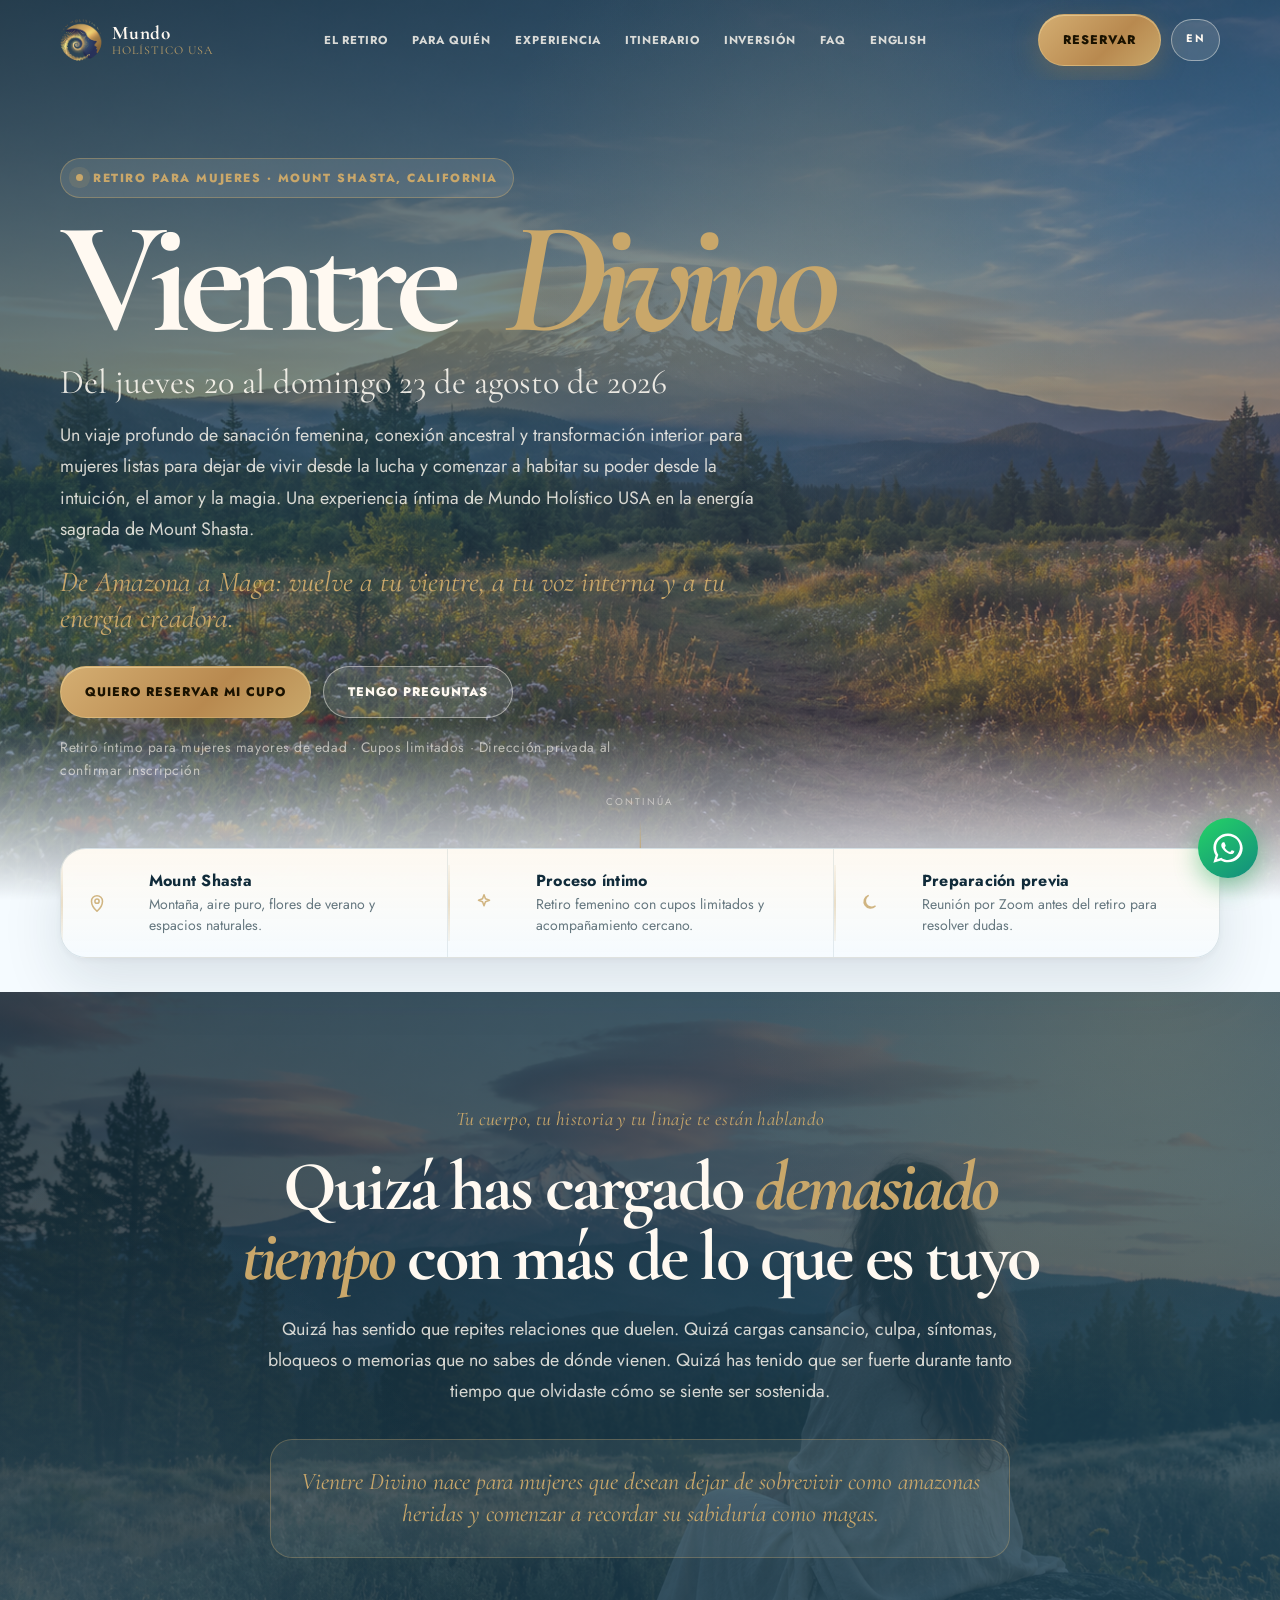
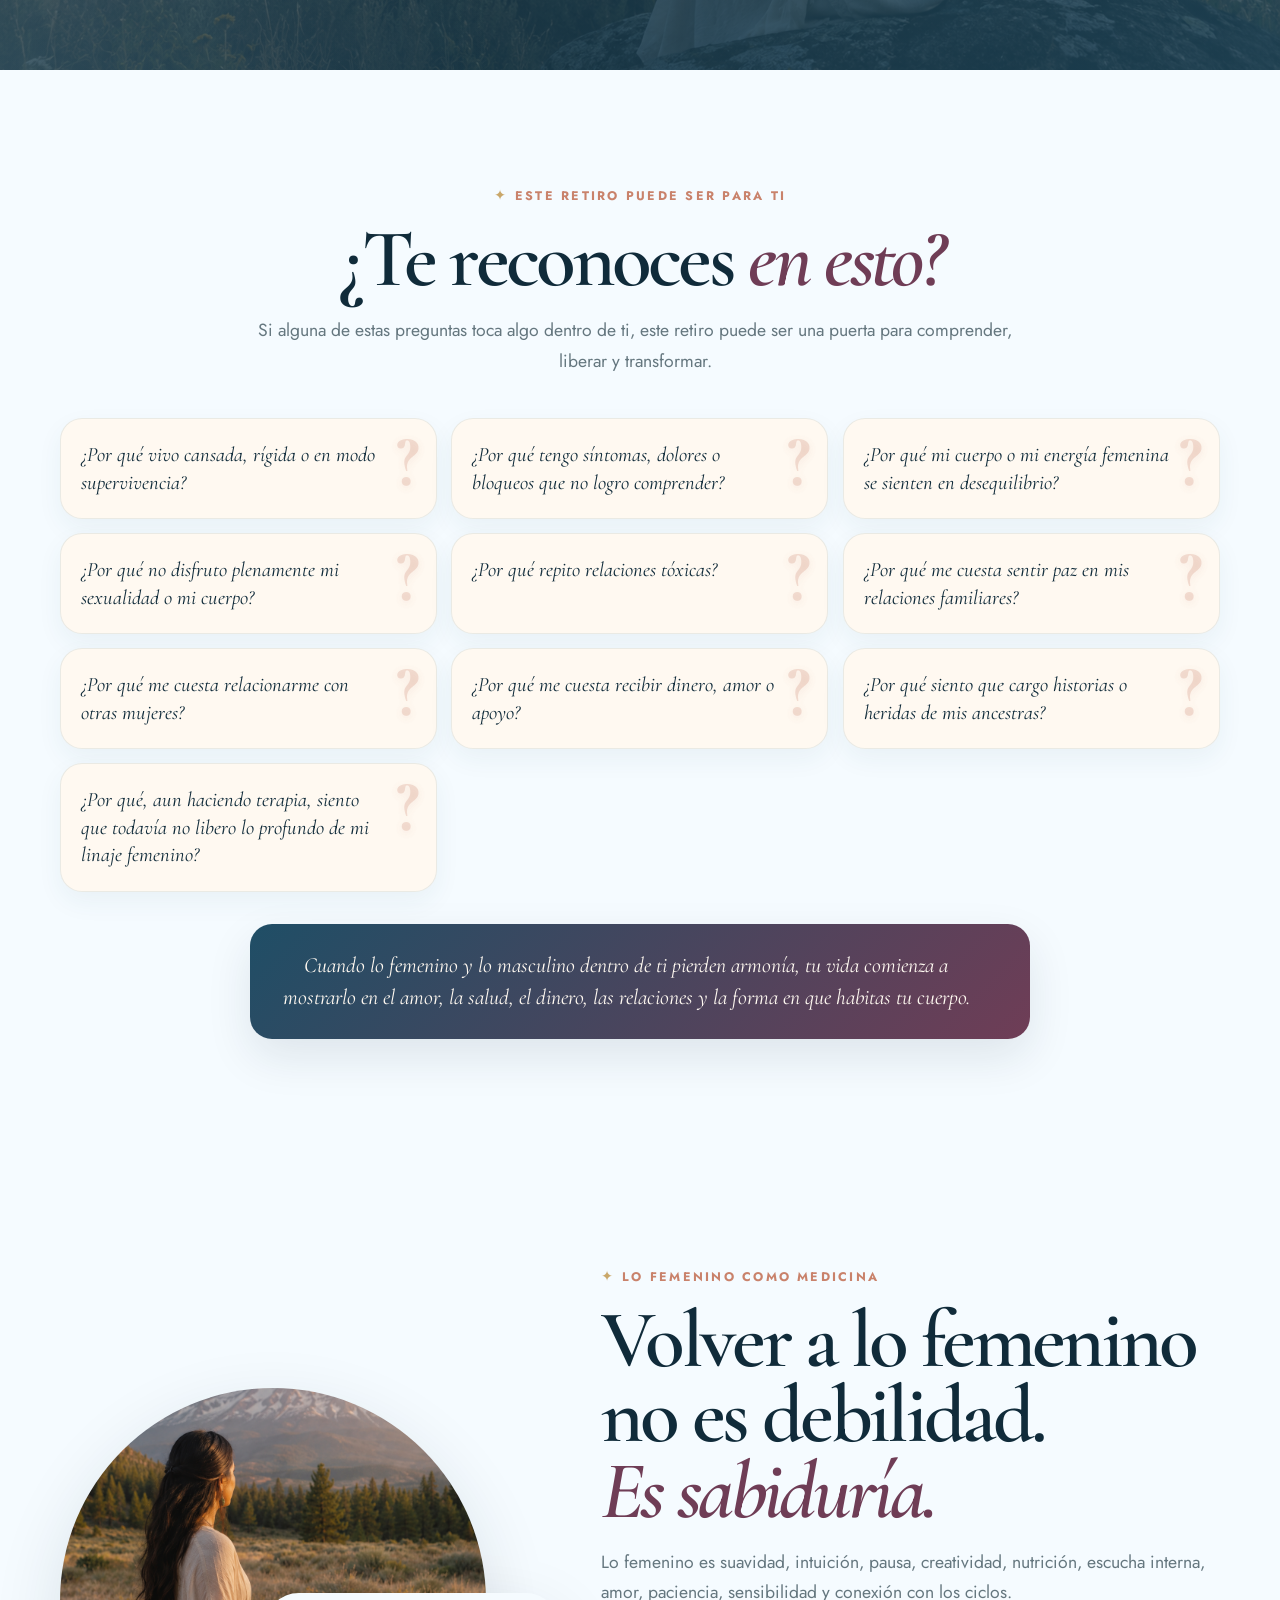
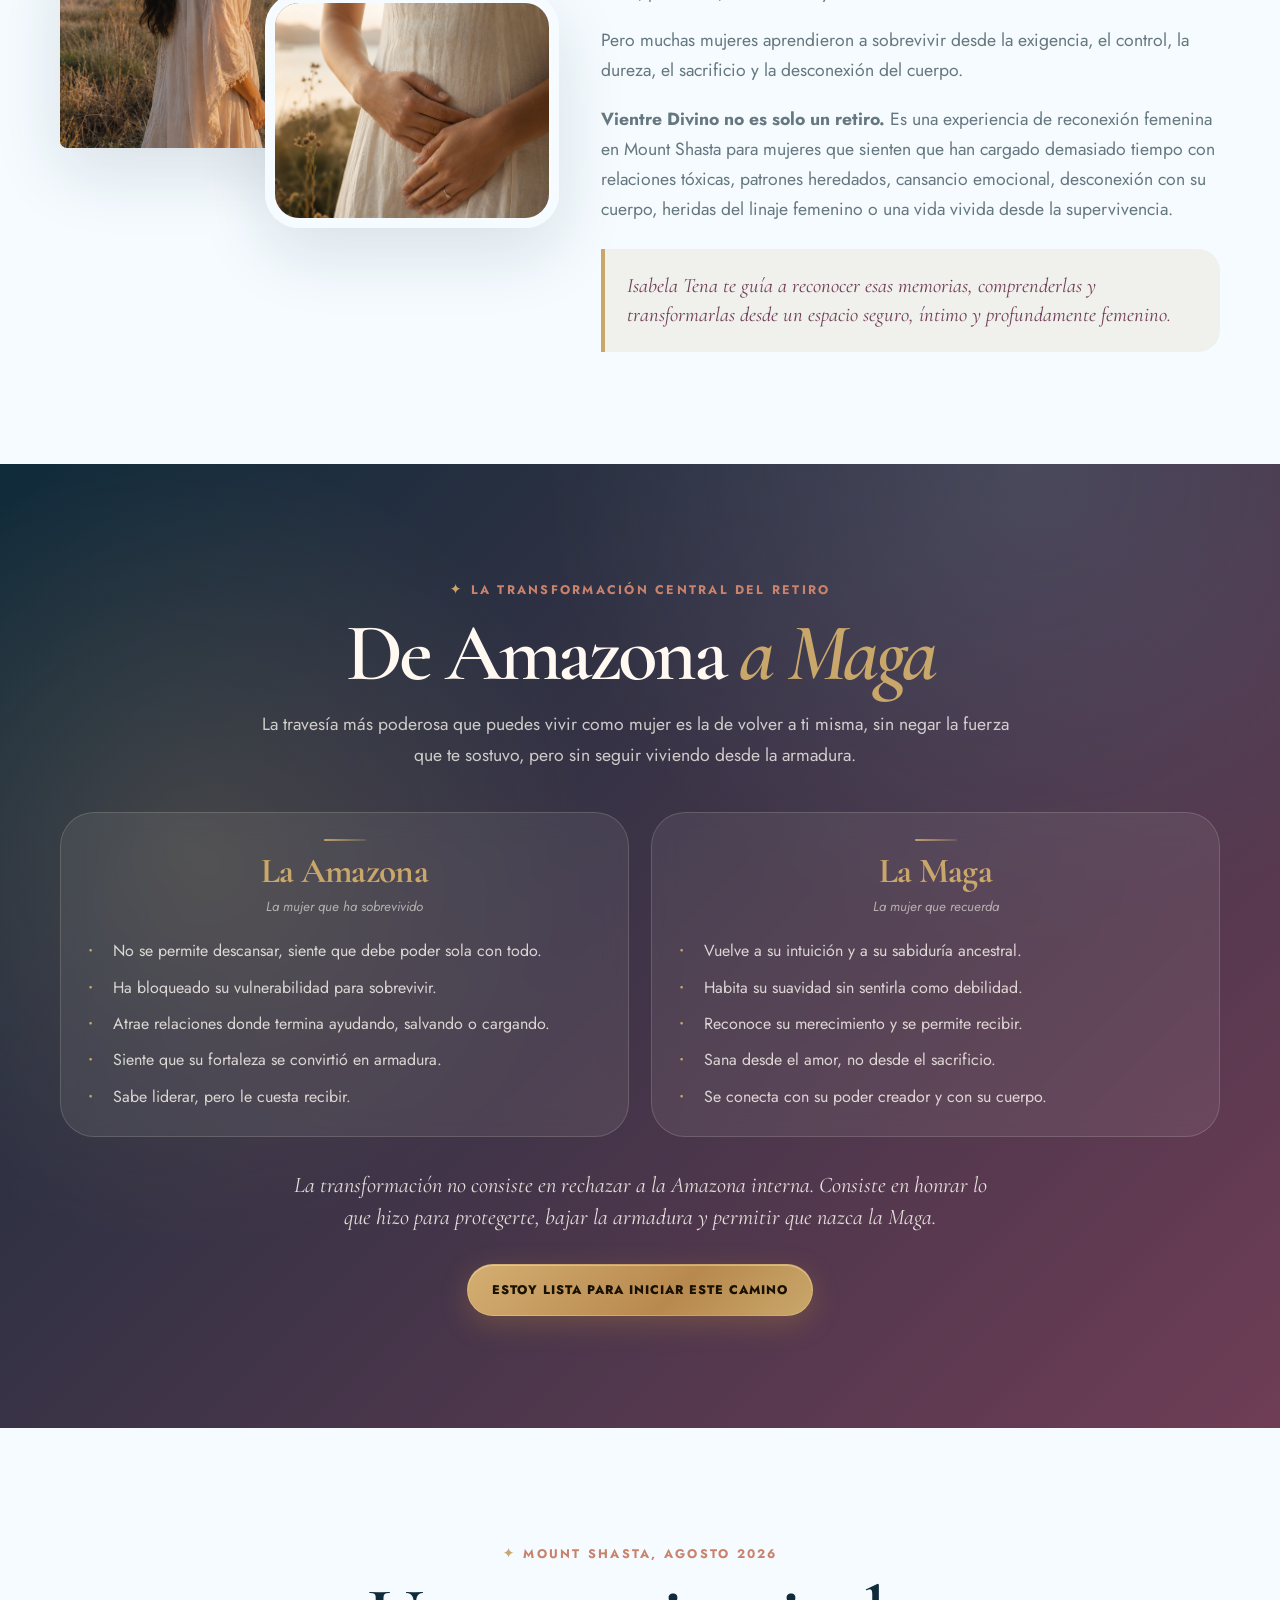
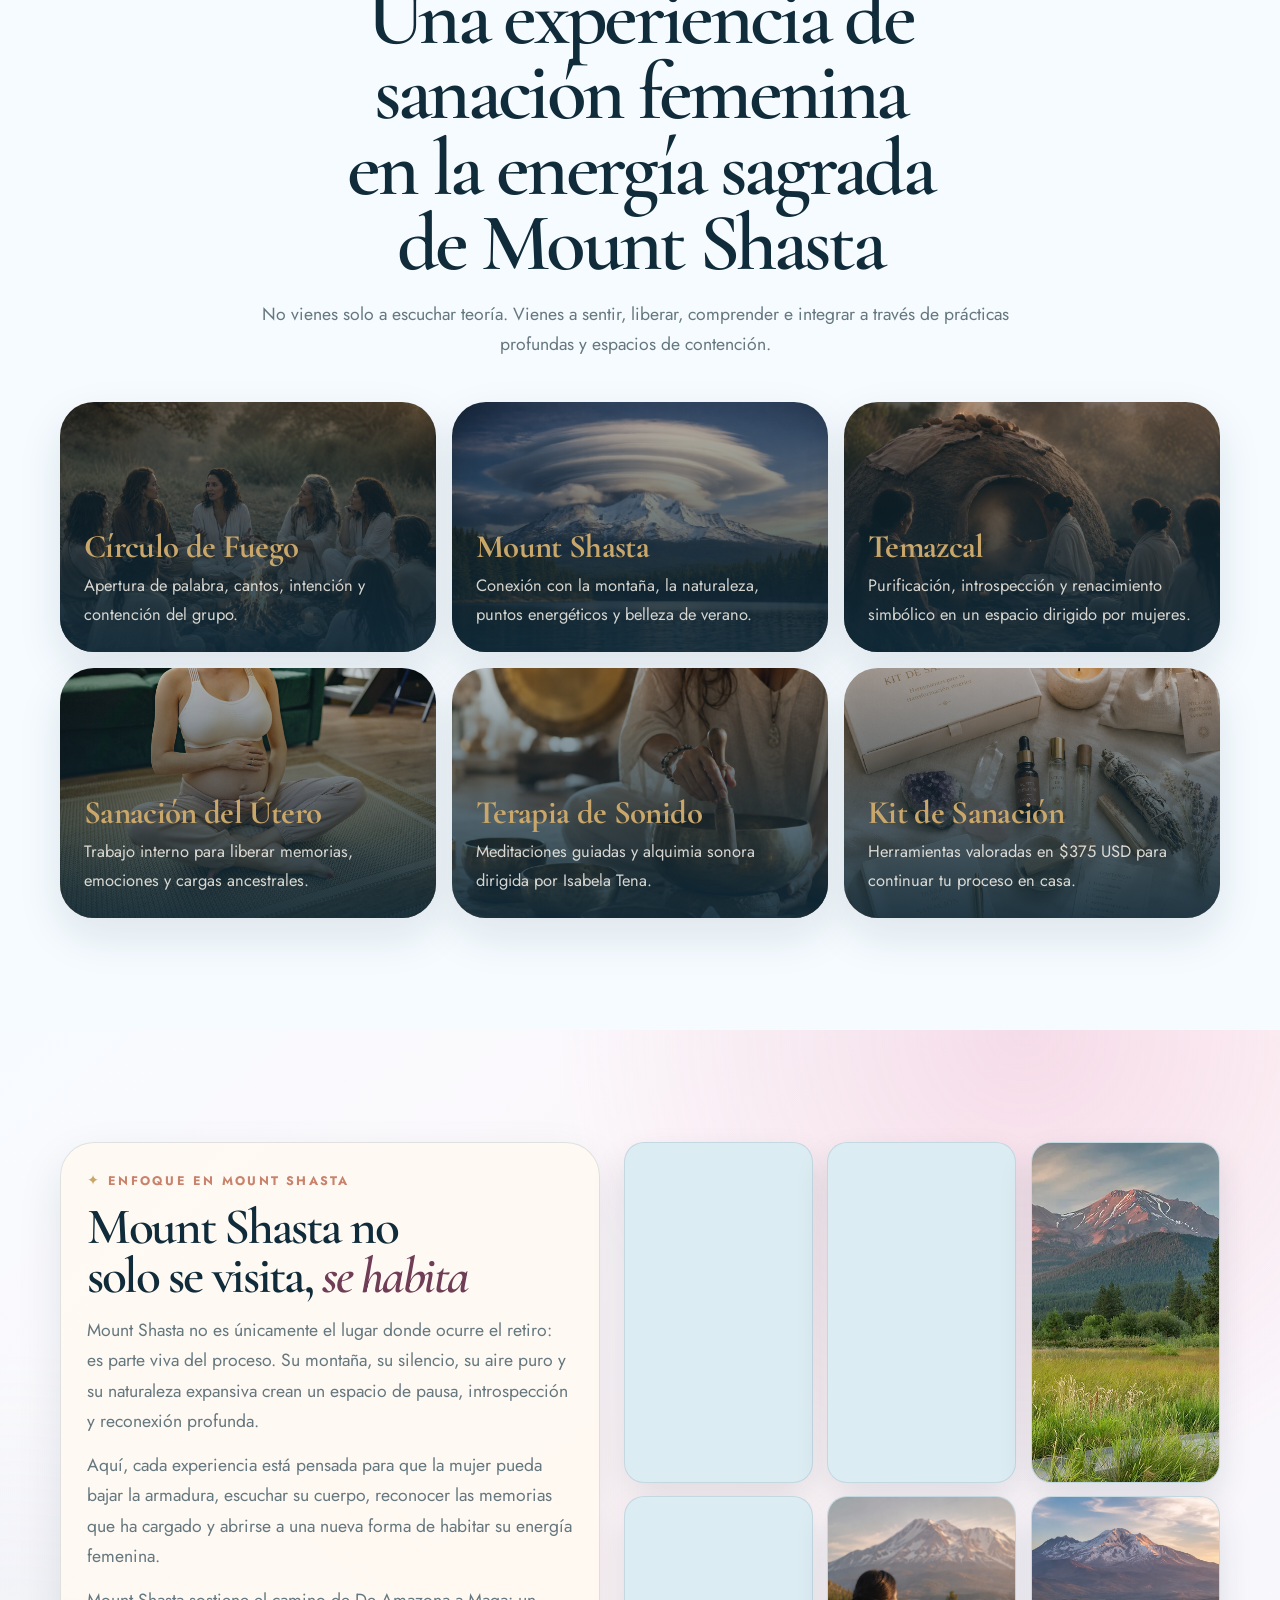
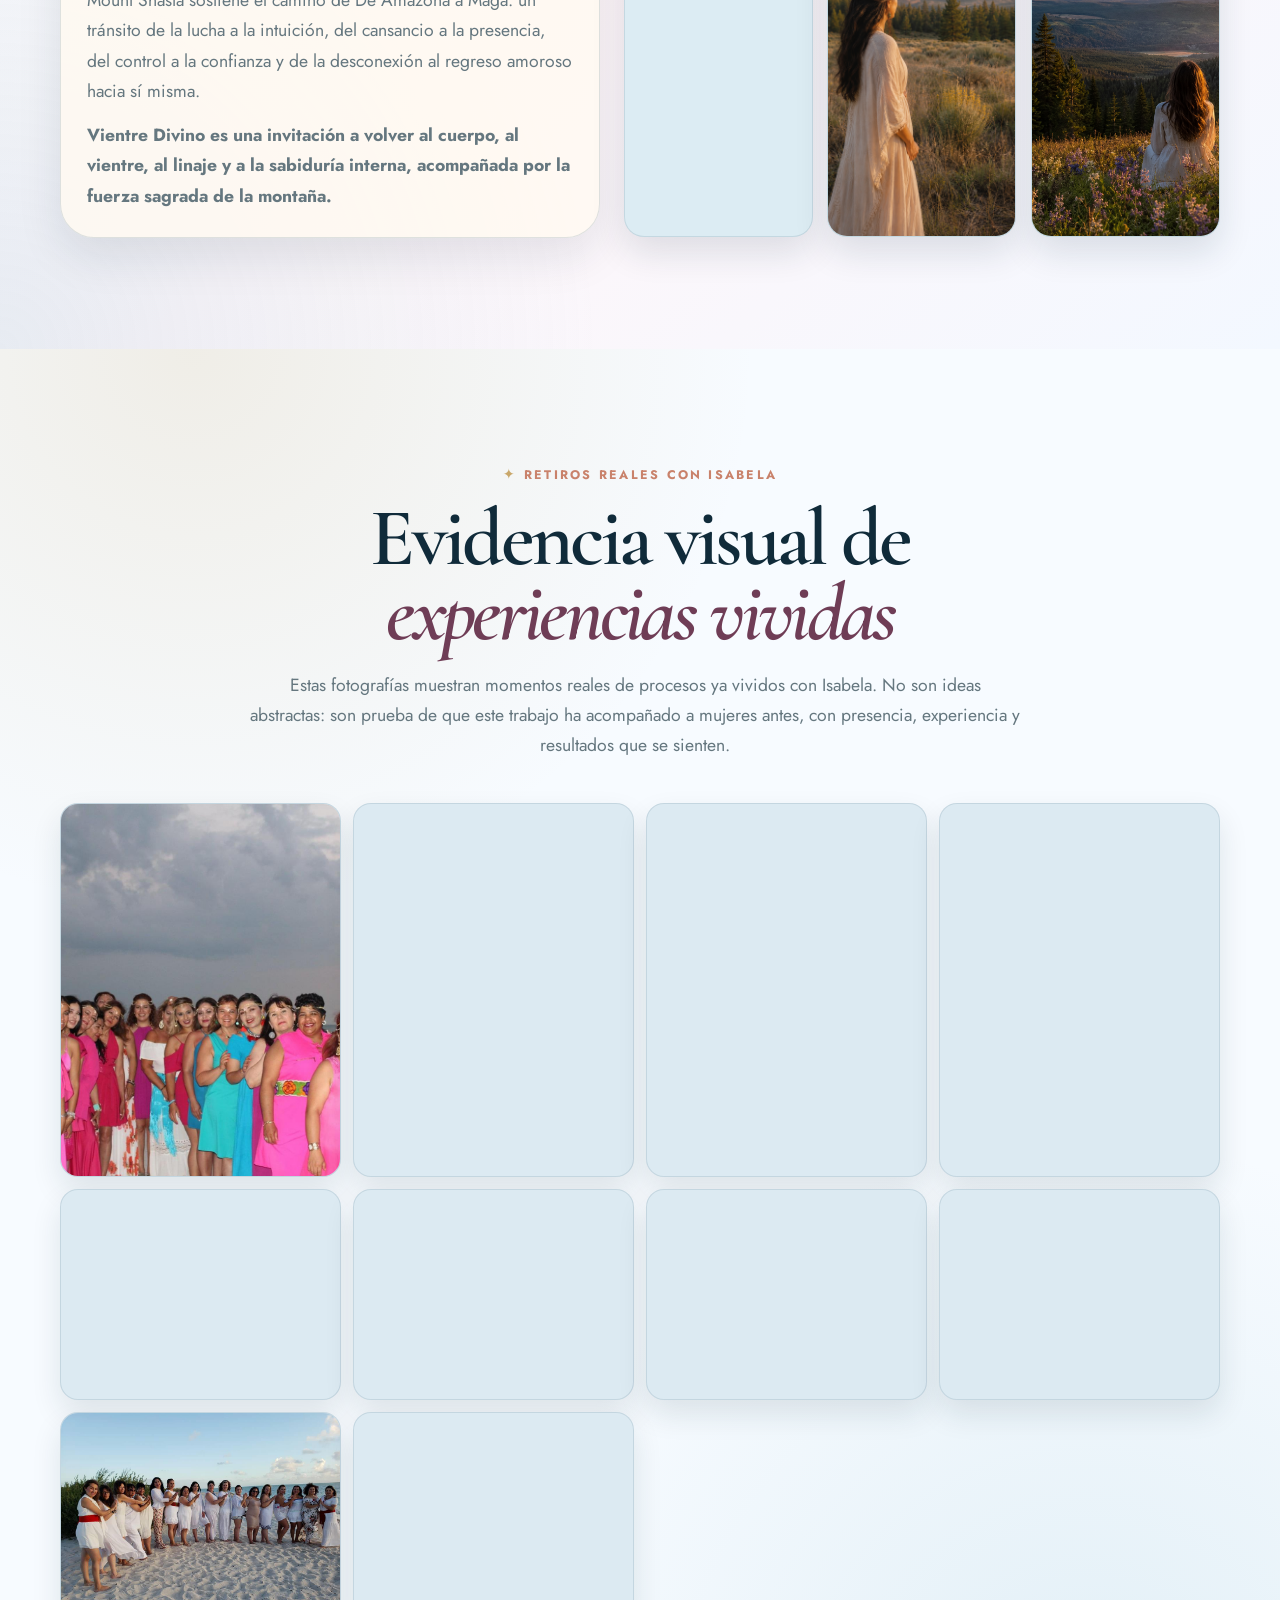
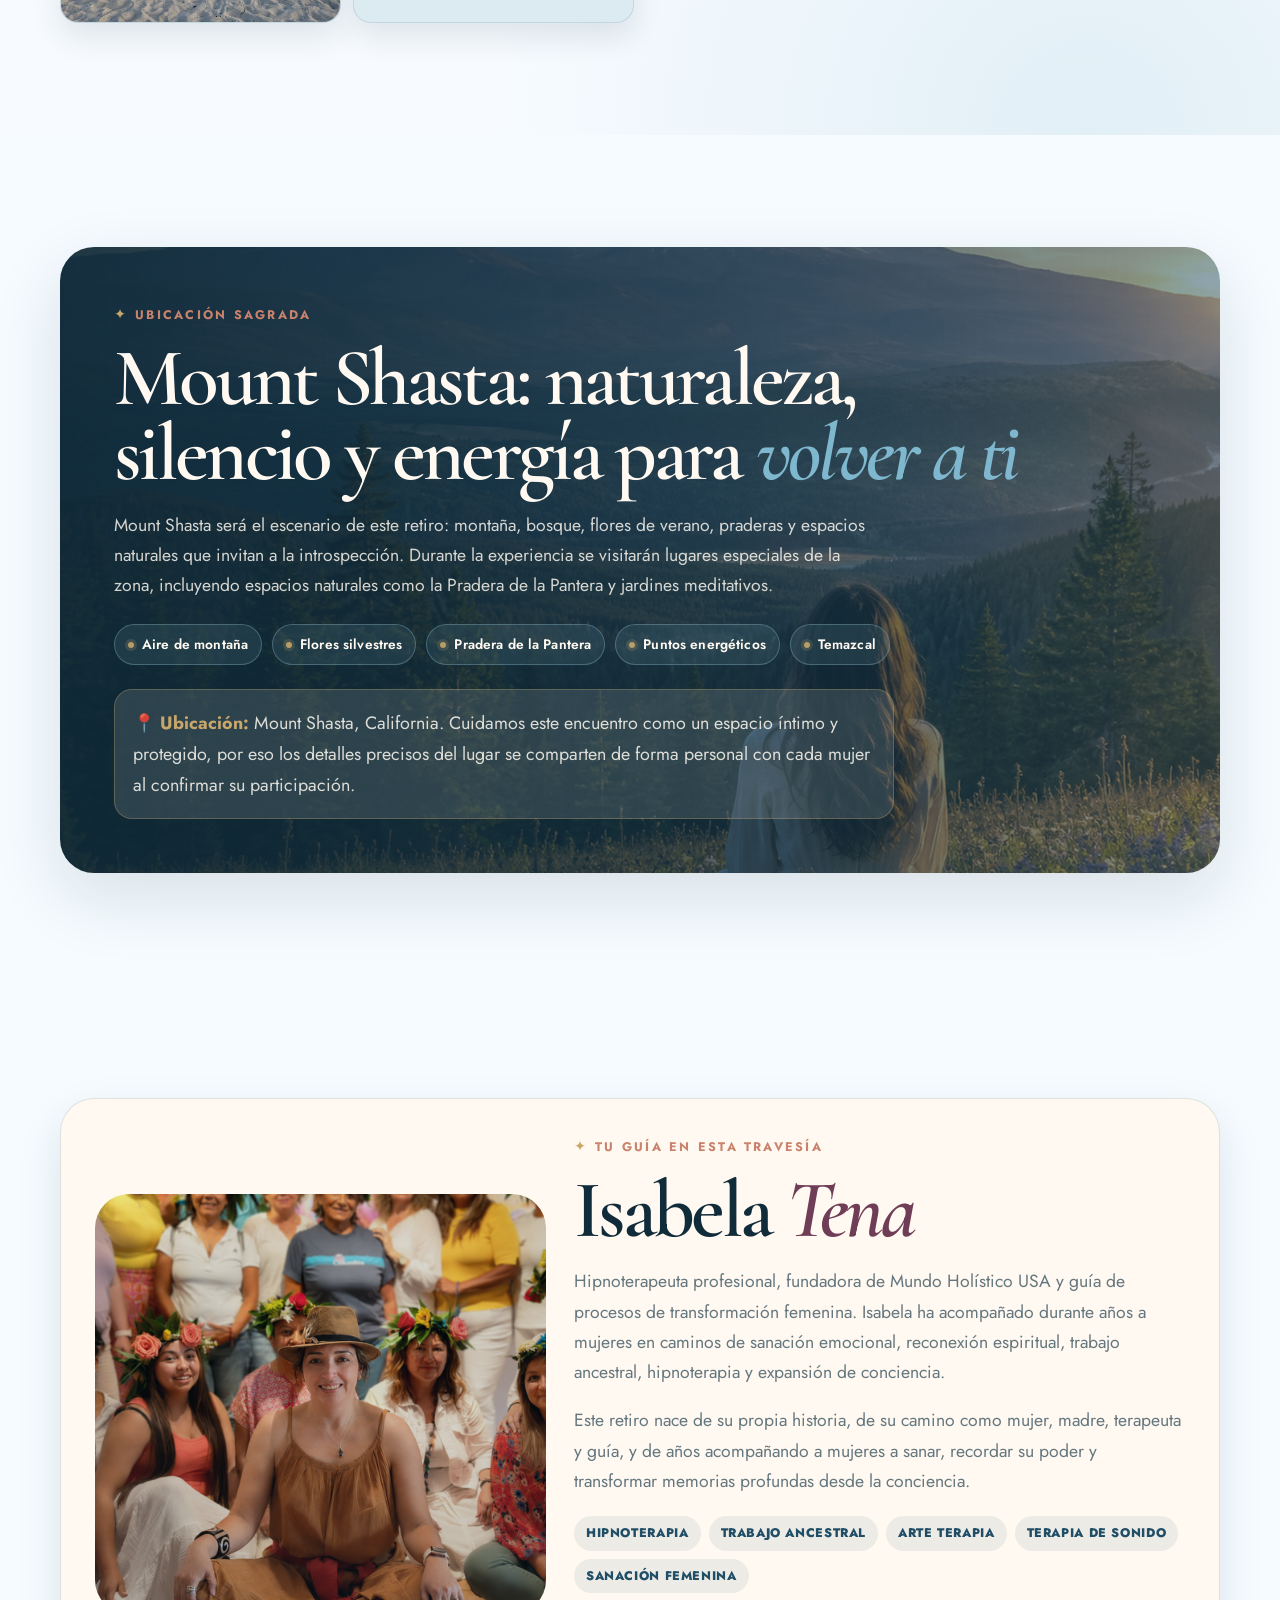
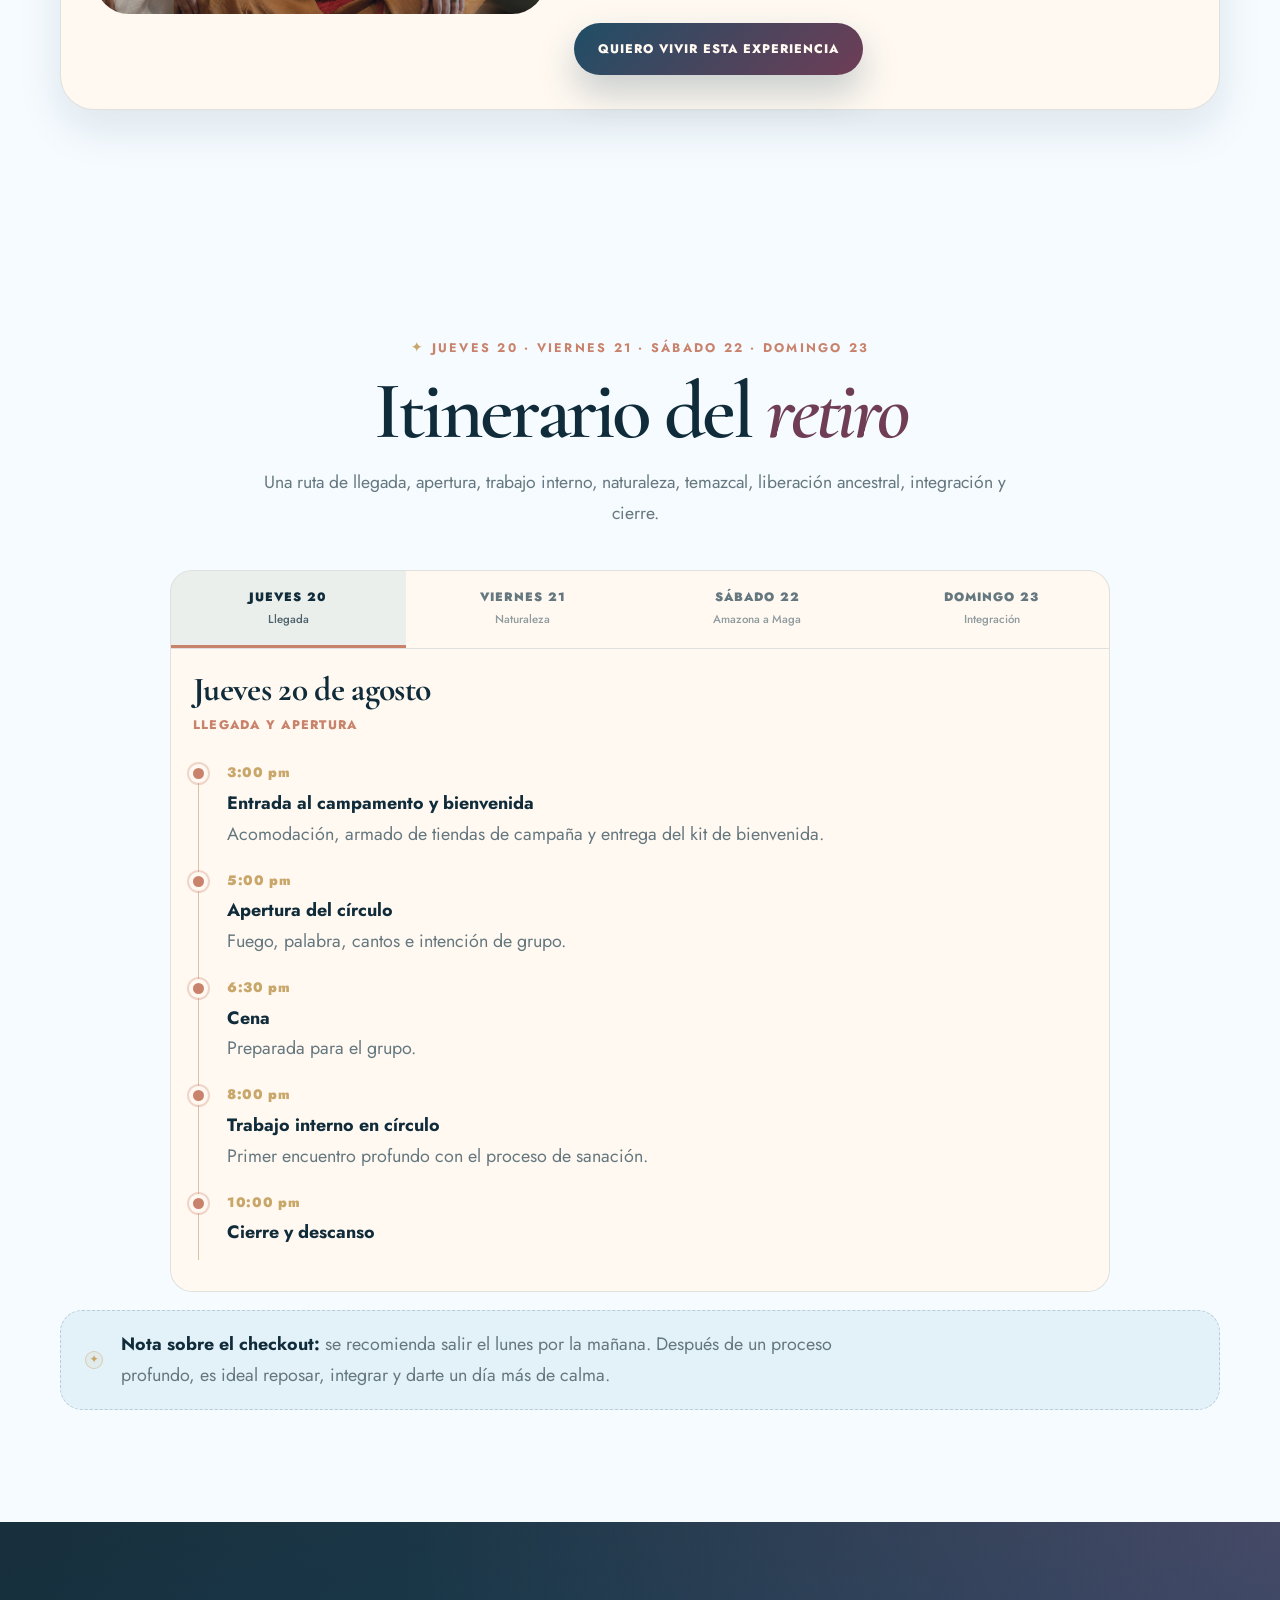
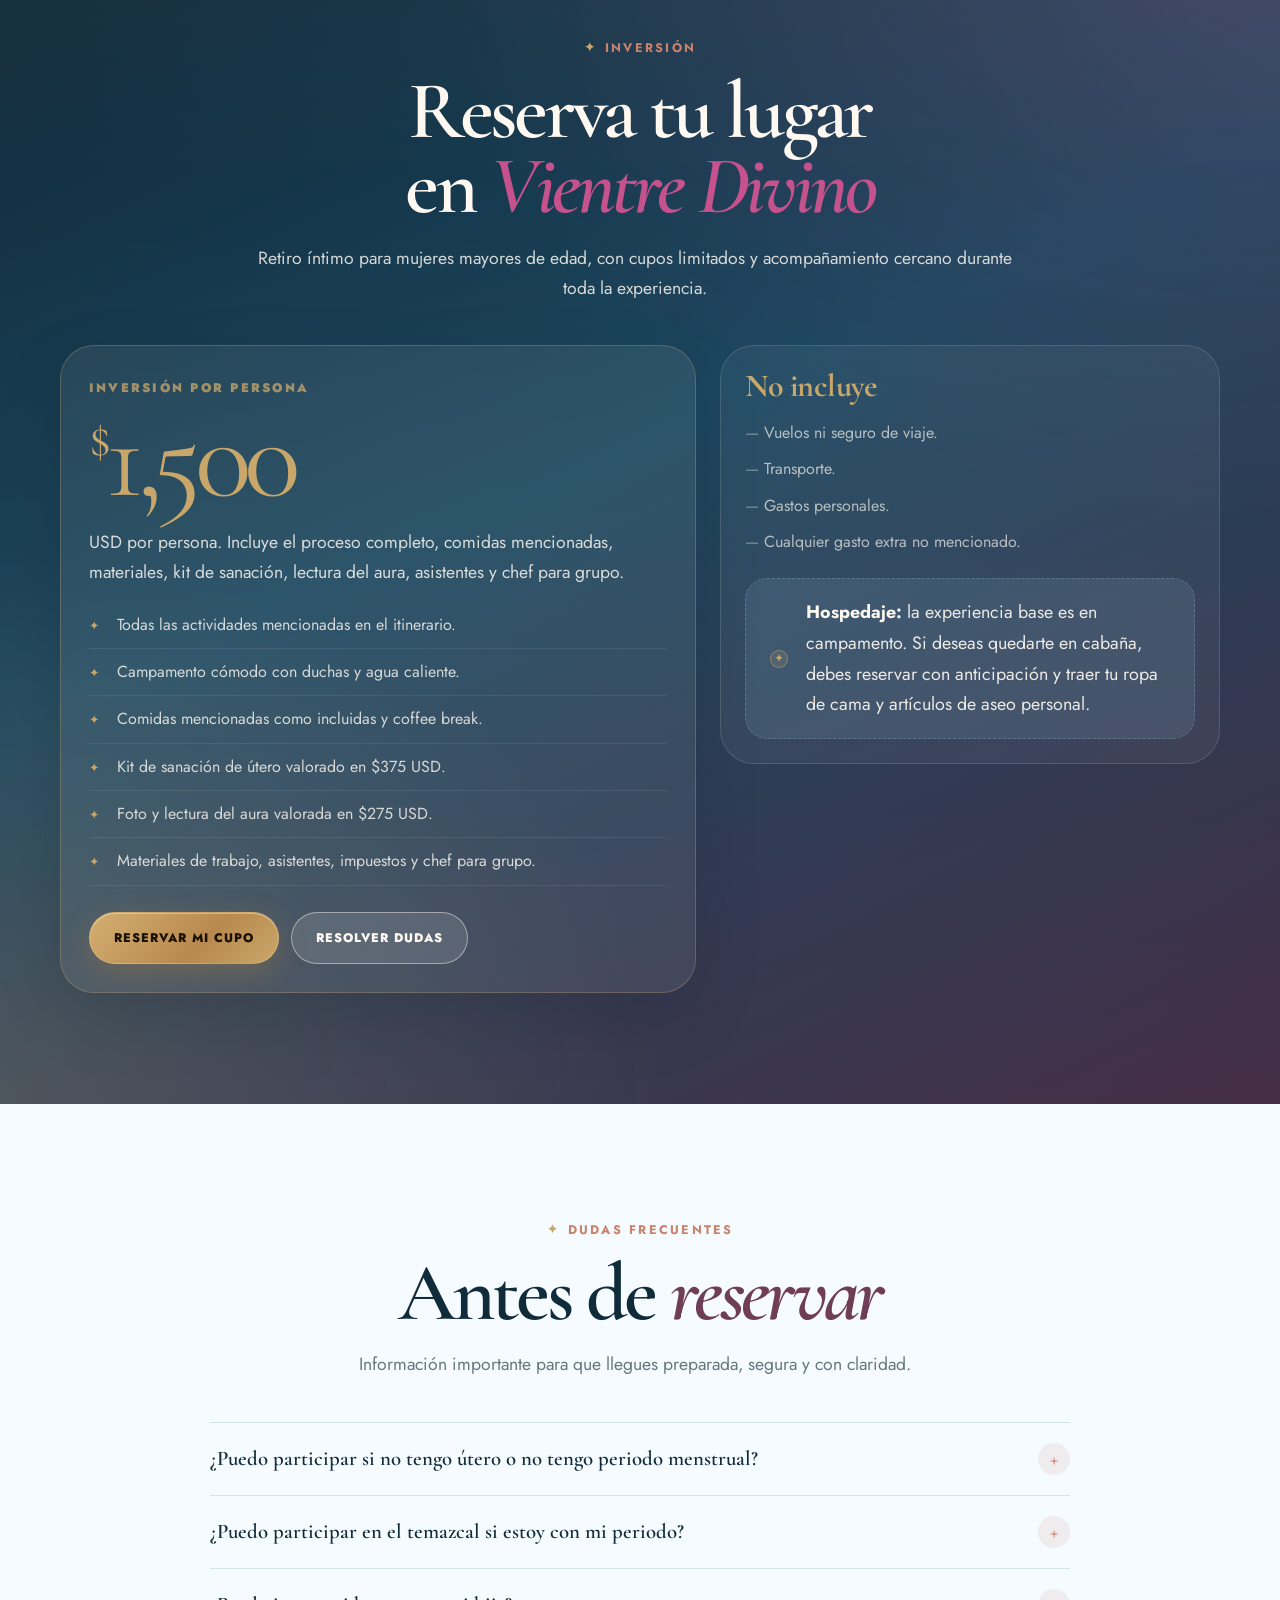
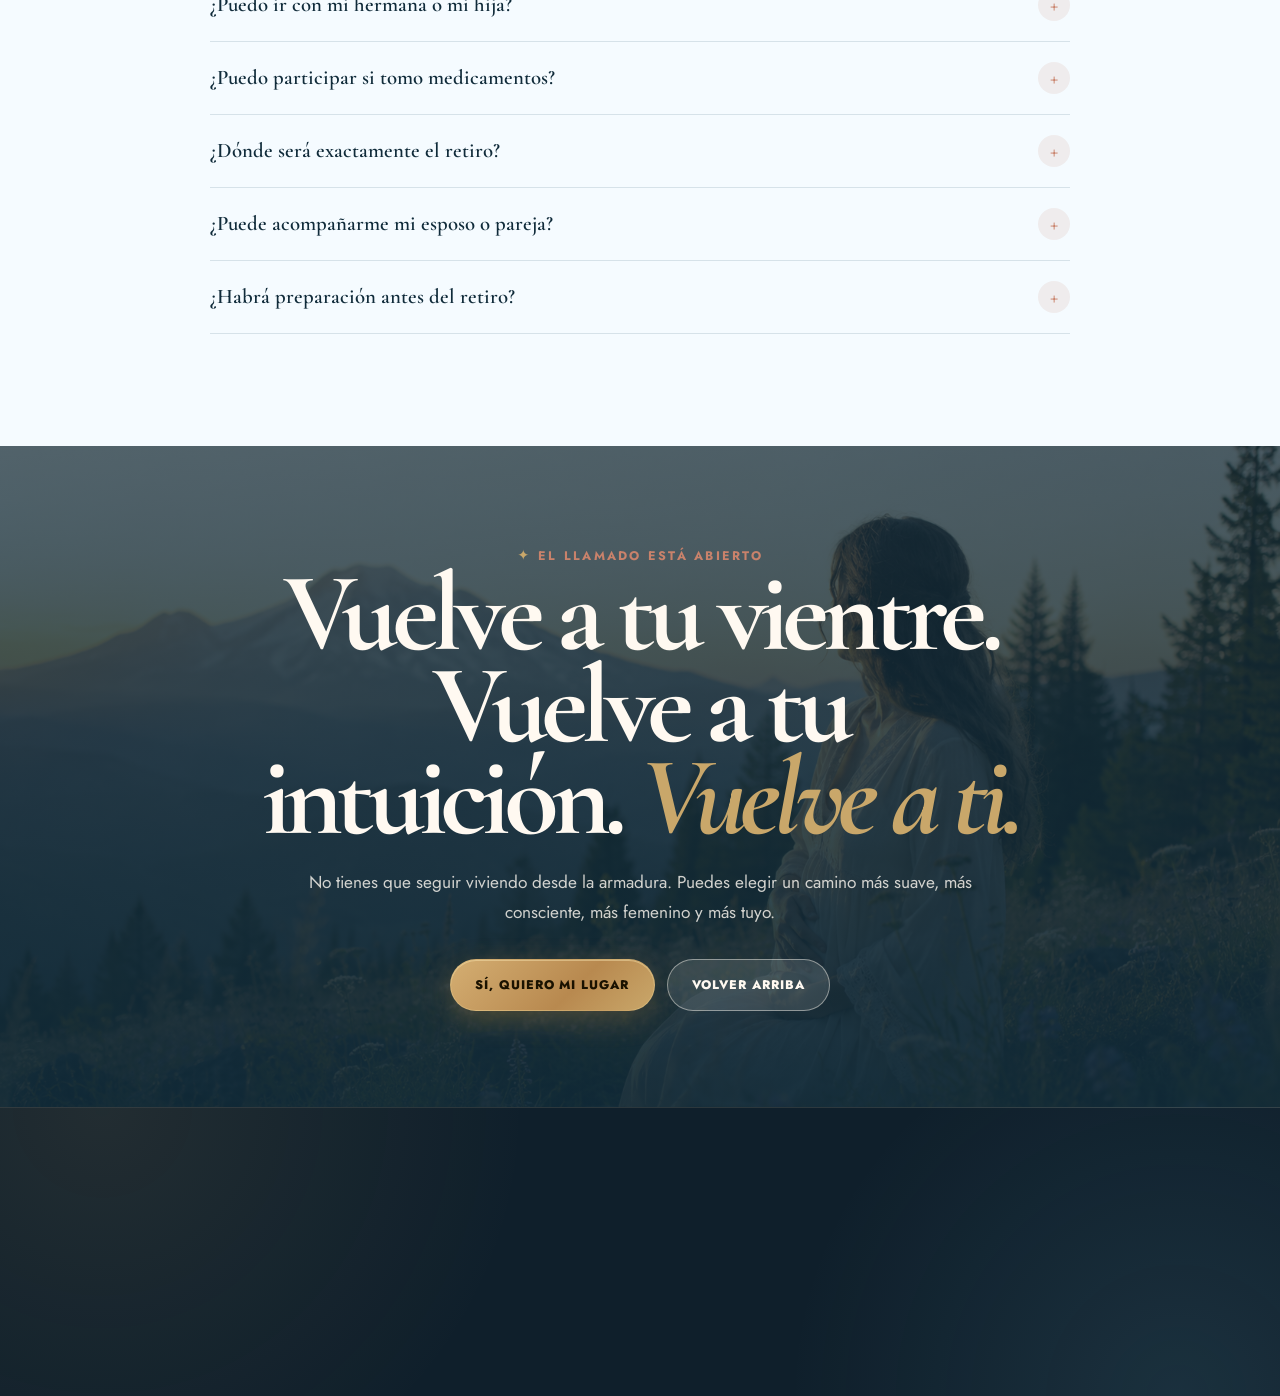
==== commit 920dd3e1: "Refina landing Shasta" ====
--- a/index.html
+++ b/index.html
@@ -401,6 +401,49 @@
           <article class="experience-card reveal"><h3>Sanación del Útero</h3><p>Trabajo interno para liberar memorias, emociones y cargas ancestrales.</p></article>
           <article class="experience-card reveal"><h3>Terapia de Sonido</h3><p>Meditaciones guiadas y alquimia sonora dirigida por Isabela Tena.</p></article>
           <article class="experience-card reveal"><h3>Kit de Sanación</h3><p>Herramientas valoradas en $375 USD para continuar tu proceso en casa.</p></article>
+        </div>
+      </div>
+    </section>
+
+    <section class="section shasta-focus" id="shasta-visual">
+      <div class="container shasta-wrap">
+        <div class="shasta-copy reveal">
+          <span class="label">Enfoque en Mount Shasta</span>
+          <h2 class="title">Mount Shasta no solo se visita, <em>se habita</em></h2>
+          <p class="copy">Mount Shasta no es únicamente el lugar donde ocurre el retiro: es parte viva del proceso. Su montaña, su silencio, su aire puro y su naturaleza expansiva crean un espacio de pausa, introspección y reconexión profunda.</p>
+          <p class="copy">Aquí, cada experiencia está pensada para que la mujer pueda bajar la armadura, escuchar su cuerpo, reconocer las memorias que ha cargado y abrirse a una nueva forma de habitar su energía femenina.</p>
+          <p class="copy">Mount Shasta sostiene el camino de De Amazona a Maga: un tránsito de la lucha a la intuición, del cansancio a la presencia, del control a la confianza y de la desconexión al regreso amoroso hacia sí misma.</p>
+          <p class="copy"><strong>Vientre Divino es una invitación a volver al cuerpo, al vientre, al linaje y a la sabiduría interna, acompañada por la fuerza sagrada de la montaña.</strong></p>
+        </div>
+        <div class="shasta-media-grid">
+          <figure class="shasta-photo reveal"><img src="img/shasta.png" alt="Vista rosada de Mount Shasta" loading="lazy" decoding="async" /></figure>
+          <figure class="shasta-photo reveal"><img src="img/shasta-rosa.png" alt="Cielo rosado sobre Mount Shasta" loading="lazy" decoding="async" /></figure>
+          <figure class="shasta-photo reveal"><img src="img/shasta-mount.webp" alt="Montana de Mount Shasta al amanecer" loading="lazy" decoding="async" /></figure>
+          <figure class="shasta-photo reveal"><img src="img/sunrise-shasta.png" alt="Luz de amanecer sobre Mount Shasta" loading="lazy" decoding="async" /></figure>
+          <figure class="shasta-photo reveal"><img src="img/amazona-shasta.png" alt="Mujer en paisaje natural de Shasta" loading="lazy" decoding="async" /></figure>
+          <figure class="shasta-photo reveal"><img src="img/mount-shasta-nature.png" alt="Naturaleza de Mount Shasta" loading="lazy" decoding="async" /></figure>
+        </div>
+      </div>
+    </section>
+
+    <section class="section proof-gallery" id="pruebas-retiros">
+      <div class="container">
+        <div class="section-header reveal">
+          <span class="label">Retiros reales con Isabela</span>
+          <h2 class="title">Evidencia visual de <em>experiencias vividas</em></h2>
+          <p class="copy">Estas fotografías muestran momentos reales de procesos ya vividos con Isabela. No son ideas abstractas: son prueba de que este trabajo ha acompañado a mujeres antes, con presencia, experiencia y resultados que se sienten.</p>
+        </div>
+        <div class="proof-gallery-grid">
+          <figure class="proof-shot reveal"><img src="img/experience.jpeg" alt="Experiencia real de retiro con Isabela" loading="lazy" decoding="async" /></figure>
+          <figure class="proof-shot reveal"><img src="img/experience-1.jpeg" alt="Participantes en retiro anterior con Isabela 1" loading="lazy" decoding="async" /></figure>
+          <figure class="proof-shot reveal"><img src="img/experience-2.jpeg" alt="Participantes en retiro anterior con Isabela 2" loading="lazy" decoding="async" /></figure>
+          <figure class="proof-shot reveal"><img src="img/experience-3.jpeg" alt="Participantes en retiro anterior con Isabela 3" loading="lazy" decoding="async" /></figure>
+          <figure class="proof-shot reveal"><img src="img/experience-4.jpeg" alt="Participantes en retiro anterior con Isabela 4" loading="lazy" decoding="async" /></figure>
+          <figure class="proof-shot reveal"><img src="img/experience-5.jpeg" alt="Participantes en retiro anterior con Isabela 5" loading="lazy" decoding="async" /></figure>
+          <figure class="proof-shot reveal"><img src="img/experience-6.jpeg" alt="Participantes en retiro anterior con Isabela 6" loading="lazy" decoding="async" /></figure>
+          <figure class="proof-shot reveal"><img src="img/experience-7.jpeg" alt="Participantes en retiro anterior con Isabela 7" loading="lazy" decoding="async" /></figure>
+          <figure class="proof-shot reveal"><img src="img/experience-8.jpeg" alt="Participantes en retiro anterior con Isabela 8" loading="lazy" decoding="async" /></figure>
+          <figure class="proof-shot reveal"><img src="img/experience-9.jpeg" alt="Participantes en retiro anterior con Isabela 9" loading="lazy" decoding="async" /></figure>
         </div>
       </div>
     </section>
--- a/assets/css/site.css
+++ b/assets/css/site.css
@@ -358,7 +358,7 @@
       background-image:
         radial-gradient(circle at 65% 20%, rgba(201, 167, 106, .16), transparent 30%),
         linear-gradient(160deg, rgba(16, 43, 58, .82) 0%, rgba(35, 77, 99, .55) 45%, rgba(111, 61, 86, .48) 100%),
-        url("img/banner.png");
+        url("../../img/banner.png");
       background-repeat: no-repeat;
       background-size: cover;
       background-position: center 30%;
@@ -568,11 +568,18 @@
     /* HOOK */
     .hook {
       background:
-        radial-gradient(circle at 90% 0%, rgba(201, 167, 106, .18), transparent 30%),
-        radial-gradient(circle at 0% 100%, rgba(143, 184, 201, .18), transparent 30%),
-        linear-gradient(135deg, var(--azul-noche), var(--azul-profundo));
+        radial-gradient(circle at 90% 0%, rgba(201, 167, 106, .2), transparent 32%),
+        radial-gradient(circle at 0% 100%, rgba(143, 184, 201, .2), transparent 34%),
+        linear-gradient(135deg, rgba(16, 43, 58, .74), rgba(31, 78, 102, .72)),
+        url("../../img/shasta-img.png") center 44% / cover no-repeat;
       color: var(--marfil);
       text-align: center;
+    }
+    @media (max-width: 559px) {
+      .hook { background-position: 90% 0, 0 100%, center, 56% 44%; }
+    }
+    @media (min-width: 560px) and (max-width: 1019px) {
+      .hook { background-position: 90% 0, 0 100%, center, center 42%; }
     }
     .hook .script { color: var(--dorado); }
     .hook h2 {
@@ -821,33 +828,33 @@
     }
     .experience-card:nth-child(1) {
       background:
-        linear-gradient(rgba(23,38,30,.18), rgba(23,38,30,.35)),
-        url("img/circulo-fuego.png") center 42% / cover no-repeat;
+        linear-gradient(rgba(16, 43, 58, .22), rgba(16, 43, 58, .42)),
+        url("../../img/circulo-fuego.png") center 42% / cover no-repeat;
     }
     .experience-card:nth-child(2) {
       background:
-        linear-gradient(rgba(23,38,30,.16), rgba(23,38,30,.34)),
-        url("img/mount-shasta-bg.png") center 38% / cover no-repeat;
+        linear-gradient(rgba(16, 43, 58, .2), rgba(16, 43, 58, .4)),
+        url("../../img/mount-shasta-bg.png") center 38% / cover no-repeat;
     }
     .experience-card:nth-child(3) {
       background:
-        linear-gradient(rgba(23,38,30,.18), rgba(23,38,30,.34)),
-        url("img/temazcal.png") center 36% / cover no-repeat;
+        linear-gradient(rgba(16, 43, 58, .22), rgba(16, 43, 58, .4)),
+        url("../../img/temazcal.png") center 36% / cover no-repeat;
     }
     .experience-card:nth-child(4) {
       background:
-        linear-gradient(rgba(23,38,30,.17), rgba(23,38,30,.33)),
-        url("img/sanazion-utero.jpg") center 40% / cover no-repeat;
+        linear-gradient(rgba(16, 43, 58, .2), rgba(16, 43, 58, .38)),
+        url("../../img/sanazion-utero.jpg") center 40% / cover no-repeat;
     }
     .experience-card:nth-child(5) {
       background:
-        linear-gradient(rgba(23,38,30,.16), rgba(23,38,30,.33)),
-        url("img/terapia-sonido.png") center 34% / cover no-repeat;
+        linear-gradient(rgba(16, 43, 58, .2), rgba(16, 43, 58, .38)),
+        url("../../img/terapia-sonido.png") center 34% / cover no-repeat;
     }
     .experience-card:nth-child(6) {
       background:
-        linear-gradient(rgba(23,38,30,.16), rgba(23,38,30,.32)),
-        url("img/kit.png") center 44% / cover no-repeat;
+        linear-gradient(rgba(16, 43, 58, .2), rgba(16, 43, 58, .36)),
+        url("../../img/kit.png") center 44% / cover no-repeat;
     }
     @media (max-width: 559px) {
       .experience-card:nth-child(1) { background-position: center 46%, center 46%; }
@@ -865,6 +872,255 @@
       color: var(--dorado);
     }
     .experience-card p { margin-top: 8px; color: rgba(255, 250, 242, .82); font-size: clamp(.96rem, .9rem + .18vw, 1.03rem); }
+
+    /* SHASTA FOCUS + PROOF GALLERY */
+    .shasta-focus {
+      position: relative;
+      overflow: hidden;
+      background:
+        radial-gradient(circle at 80% 0%, rgba(201, 82, 140, .16), transparent 34%),
+        radial-gradient(circle at 0% 100%, rgba(127, 184, 206, .18), transparent 38%),
+        linear-gradient(140deg, #f7fbff 0%, #fff6f9 52%, #f3f8ff 100%);
+    }
+    .shasta-wrap {
+      display: grid;
+      gap: 24px;
+      align-items: stretch;
+    }
+    .shasta-copy {
+      padding: 26px;
+      border-radius: var(--radio-xl);
+      background: rgba(255, 249, 241, .85);
+      border: 1px solid rgba(31, 78, 102, .14);
+      box-shadow: var(--sombra-card);
+    }
+    .shasta-copy .title {
+      margin-top: 10px;
+      font-size: clamp(2rem, 5.2vw, 3.2rem);
+      line-height: .96;
+    }
+    .shasta-copy .copy {
+      margin-top: 14px;
+      max-width: none;
+    }
+    .shasta-media-grid {
+      display: grid;
+      gap: 14px;
+      grid-template-columns: repeat(2, minmax(0, 1fr));
+    }
+    .shasta-photo {
+      border-radius: 20px;
+      overflow: hidden;
+      border: 1px solid rgba(31, 78, 102, .13);
+      box-shadow: 0 16px 34px rgba(16, 43, 58, .12);
+      background: #dcecf3;
+      cursor: zoom-in;
+    }
+    .shasta-photo img {
+      width: 100%;
+      height: clamp(180px, 36vw, 280px);
+      object-fit: cover;
+      object-position: center;
+      transition: transform .4s ease;
+    }
+    .shasta-photo:hover img { transform: scale(1.03); }
+
+    @media (max-width: 559px) {
+      .shasta-media-grid { grid-template-columns: 1fr; }
+      .shasta-photo img { height: clamp(220px, 58vw, 320px); }
+    }
+
+    @media (min-width: 1020px) {
+      .shasta-wrap {
+        grid-template-columns: .95fr 1.05fr;
+        align-items: stretch;
+      }
+      .shasta-copy {
+        height: 100%;
+        display: flex;
+        flex-direction: column;
+        justify-content: center;
+      }
+      .shasta-media-grid {
+        grid-template-columns: repeat(3, minmax(0, 1fr));
+        grid-template-rows: repeat(2, minmax(0, 1fr));
+        height: 100%;
+      }
+      .shasta-photo {
+        min-height: 0;
+      }
+      .shasta-photo img {
+        height: 100%;
+        min-height: 0;
+      }
+    }
+
+    .proof-gallery {
+      background:
+        radial-gradient(circle at 15% 0%, rgba(201, 167, 106, .16), transparent 32%),
+        radial-gradient(circle at 85% 100%, rgba(127, 184, 206, .18), transparent 34%),
+        #f7fbff;
+    }
+    .proof-gallery-grid {
+      display: grid;
+      gap: 12px;
+      grid-template-columns: repeat(2, minmax(0, 1fr));
+    }
+    .proof-shot {
+      position: relative;
+      border-radius: 18px;
+      overflow: hidden;
+      border: 1px solid rgba(31, 78, 102, .13);
+      box-shadow: 0 14px 30px rgba(16, 43, 58, .11);
+      background: #dceaf2;
+      min-height: 160px;
+      cursor: zoom-in;
+    }
+    .proof-shot img {
+      width: 100%;
+      height: 100%;
+      min-height: 160px;
+      object-fit: cover;
+      object-position: center;
+      transition: transform .35s ease;
+    }
+    .proof-shot:hover img { transform: scale(1.04); }
+
+    .lightbox-open {
+      overflow: hidden;
+    }
+    .lightbox {
+      position: fixed;
+      inset: 0;
+      z-index: 2200;
+      display: grid;
+      place-items: center;
+      padding: clamp(12px, 2.2vw, 26px);
+      background: rgba(8, 18, 24, .86);
+      opacity: 0;
+      pointer-events: none;
+      transition: opacity .22s ease;
+    }
+    .lightbox.is-open {
+      opacity: 1;
+      pointer-events: auto;
+    }
+    .lightbox__panel {
+      position: relative;
+      width: min(96vw, 1180px);
+      max-height: 94vh;
+      display: grid;
+      gap: 10px;
+      justify-items: center;
+    }
+    .lightbox__frame {
+      width: 100%;
+      border-radius: 20px;
+      overflow: hidden;
+      border: 1px solid rgba(255, 255, 255, .18);
+      background: rgba(8, 18, 24, .62);
+      box-shadow: 0 26px 58px rgba(0, 0, 0, .34);
+    }
+    .lightbox__image {
+      display: block;
+      width: 100%;
+      max-height: calc(94vh - 96px);
+      object-fit: contain;
+      object-position: center;
+      margin-inline: auto;
+      background: rgba(8, 18, 24, .35);
+    }
+    .lightbox__caption {
+      margin: 0;
+      color: rgba(255, 255, 255, .92);
+      text-align: center;
+      font-size: clamp(.88rem, .83rem + .18vw, 1rem);
+      line-height: 1.5;
+      max-width: min(90vw, 78ch);
+      padding-inline: 10px;
+    }
+    .lightbox__button {
+      position: absolute;
+      top: 50%;
+      transform: translateY(-50%);
+      width: 44px;
+      height: 44px;
+      border: 1px solid rgba(255, 255, 255, .44);
+      border-radius: 999px;
+      background: rgba(8, 18, 24, .64);
+      color: #fff;
+      display: grid;
+      place-items: center;
+      cursor: pointer;
+      transition: background .2s ease, transform .2s ease;
+      user-select: none;
+      touch-action: manipulation;
+    }
+    .lightbox__button:hover {
+      background: rgba(14, 33, 44, .86);
+      transform: translateY(-50%) scale(1.05);
+    }
+    .lightbox__button:focus-visible,
+    .lightbox__close:focus-visible {
+      outline: 2px solid rgba(201, 167, 106, .95);
+      outline-offset: 2px;
+    }
+    .lightbox__button--prev {
+      left: clamp(4px, 1.5vw, 14px);
+    }
+    .lightbox__button--next {
+      right: clamp(4px, 1.5vw, 14px);
+    }
+    .lightbox__close {
+      position: absolute;
+      top: clamp(4px, 1.5vw, 12px);
+      right: clamp(4px, 1.5vw, 12px);
+      width: 42px;
+      height: 42px;
+      border-radius: 999px;
+      border: 1px solid rgba(255, 255, 255, .48);
+      background: rgba(8, 18, 24, .7);
+      color: #fff;
+      font-size: 1.3rem;
+      line-height: 1;
+      display: grid;
+      place-items: center;
+      cursor: pointer;
+      transition: background .2s ease;
+      touch-action: manipulation;
+    }
+    .lightbox__close:hover {
+      background: rgba(14, 33, 44, .9);
+    }
+
+    @media (max-width: 719px) {
+      .lightbox {
+        padding: 10px;
+      }
+      .lightbox__panel {
+        width: 100%;
+      }
+      .lightbox__frame {
+        border-radius: 14px;
+      }
+      .lightbox__image {
+        max-height: calc(100vh - 140px);
+      }
+      .lightbox__button {
+        width: 40px;
+        height: 40px;
+      }
+      .lightbox__button--prev {
+        left: 2px;
+      }
+      .lightbox__button--next {
+        right: 2px;
+      }
+      .lightbox__close {
+        width: 38px;
+        height: 38px;
+      }
+    }
 
     /* LOCATION */
     .location-band {
@@ -875,7 +1131,7 @@
       color: var(--marfil);
       background:
         linear-gradient(90deg, rgba(16, 43, 58, .92), rgba(31, 78, 102, .5)),
-        url("img/mount-shasta-nature.png") center 42% / cover no-repeat;
+        url("../../img/mount-shasta-nature.png") center 42% / cover no-repeat;
       box-shadow: var(--sombra-suave);
     }
     @media (max-width: 559px) {
@@ -937,7 +1193,7 @@
       position: relative;
       background:
         linear-gradient(180deg, rgba(31, 78, 102, .06), rgba(31, 78, 102, .2)),
-        url("img/isabela-tena.png") center 32% / cover no-repeat;
+        url("../../img/isabela-tena.png") center 32% / cover no-repeat;
     }
     @media (max-width: 559px) {
       .guide-photo {
@@ -989,7 +1245,7 @@
       transition: color .24s ease, background .24s ease, border-color .24s ease;
     }
     .tab small { display: block; margin-top: 3px; font-size: .72rem; font-weight: 500; letter-spacing: 0; text-transform: none; opacity: .72; }
-    .tab.is-active { color: var(--azul-noche); border-bottom-color: var(--arcilla); background: rgba(168, 191, 163, .12); }
+    .tab.is-active { color: var(--azul-noche); border-bottom-color: var(--arcilla); background: rgba(111, 174, 196, .14); }
     .panel { display: none; }
     .panel.is-active { display: block; }
     .day-card {
@@ -1043,7 +1299,7 @@
       padding: 18px;
       border-radius: var(--radio-lg);
       border: 1px dashed rgba(31, 78, 102, .22);
-      background: rgba(168, 191, 163, .13);
+      background: rgba(111, 174, 196, .13);
       color: var(--texto-suave);
     }
     .note-mark {
@@ -1209,7 +1465,7 @@
       color: var(--marfil);
       background-image:
         linear-gradient(180deg, rgba(16, 43, 58, .72), rgba(16, 43, 58, .92)),
-        url("img/sana.png");
+        url("../../img/sana.png");
       background-repeat: no-repeat;
       background-size: auto, cover;
       background-position: center, center 42%;
@@ -1410,6 +1666,8 @@
       .hero-inner { grid-template-columns: 1fr; align-items: center; }
       .scroll-cue { display: flex; }
       .split { grid-template-columns: .9fr 1.1fr; }
+      .shasta-wrap { grid-template-columns: .95fr 1.05fr; }
+      .proof-gallery-grid { grid-template-columns: repeat(4, minmax(0, 1fr)); }
       .transform-grid {
         grid-template-columns: repeat(2, minmax(280px, 1fr));
         justify-items: stretch;
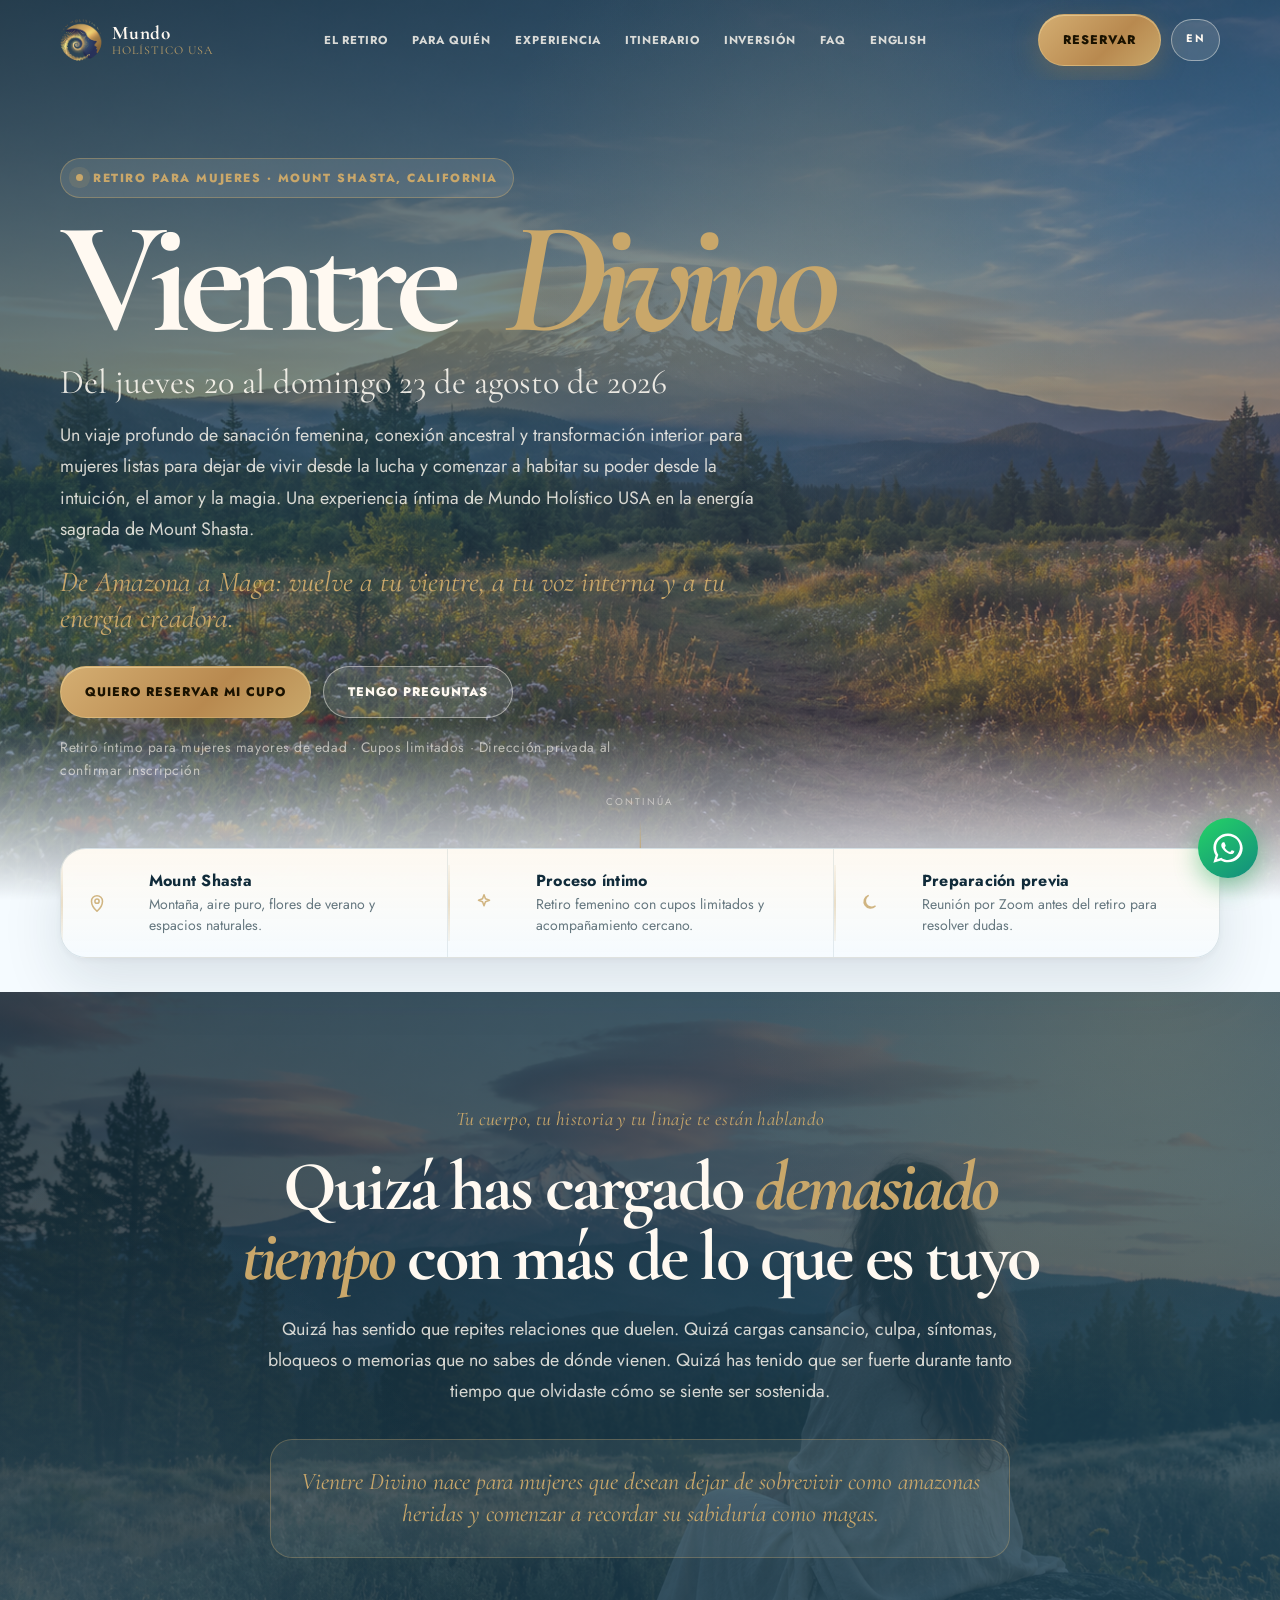
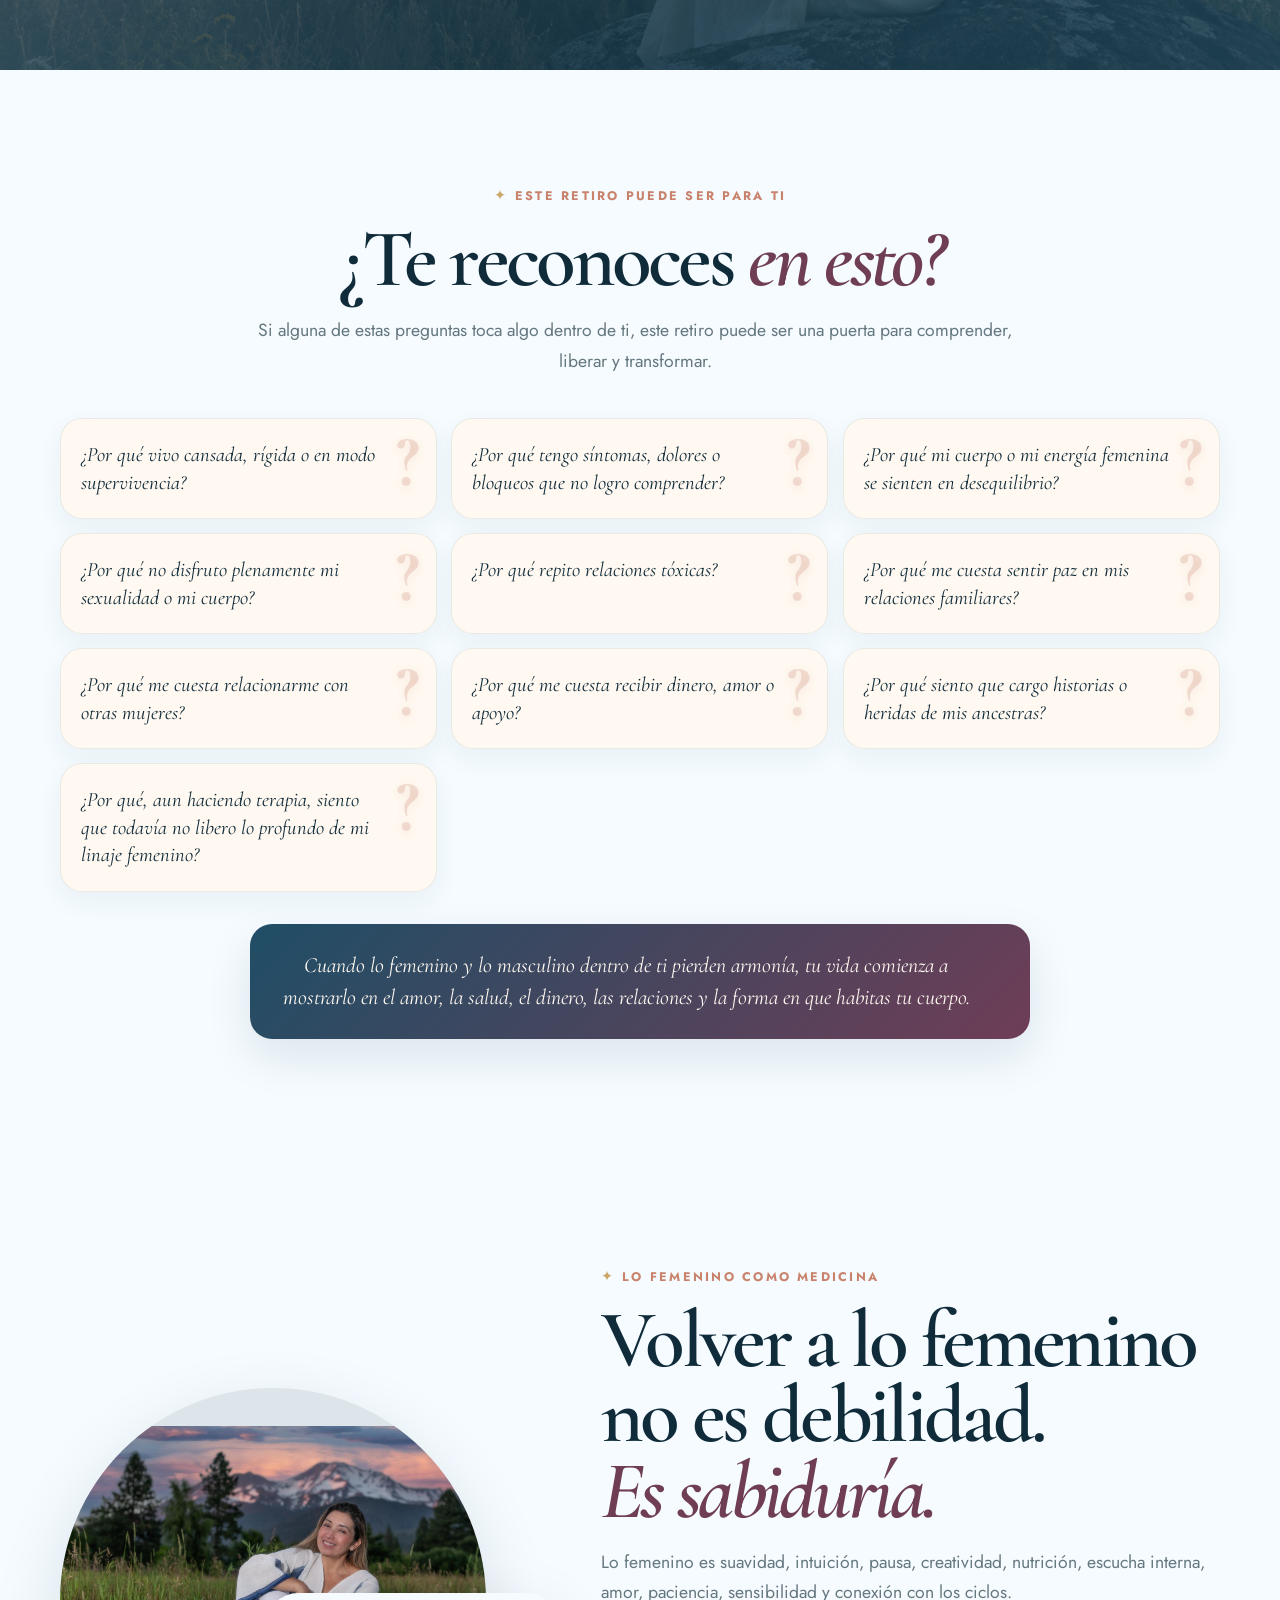
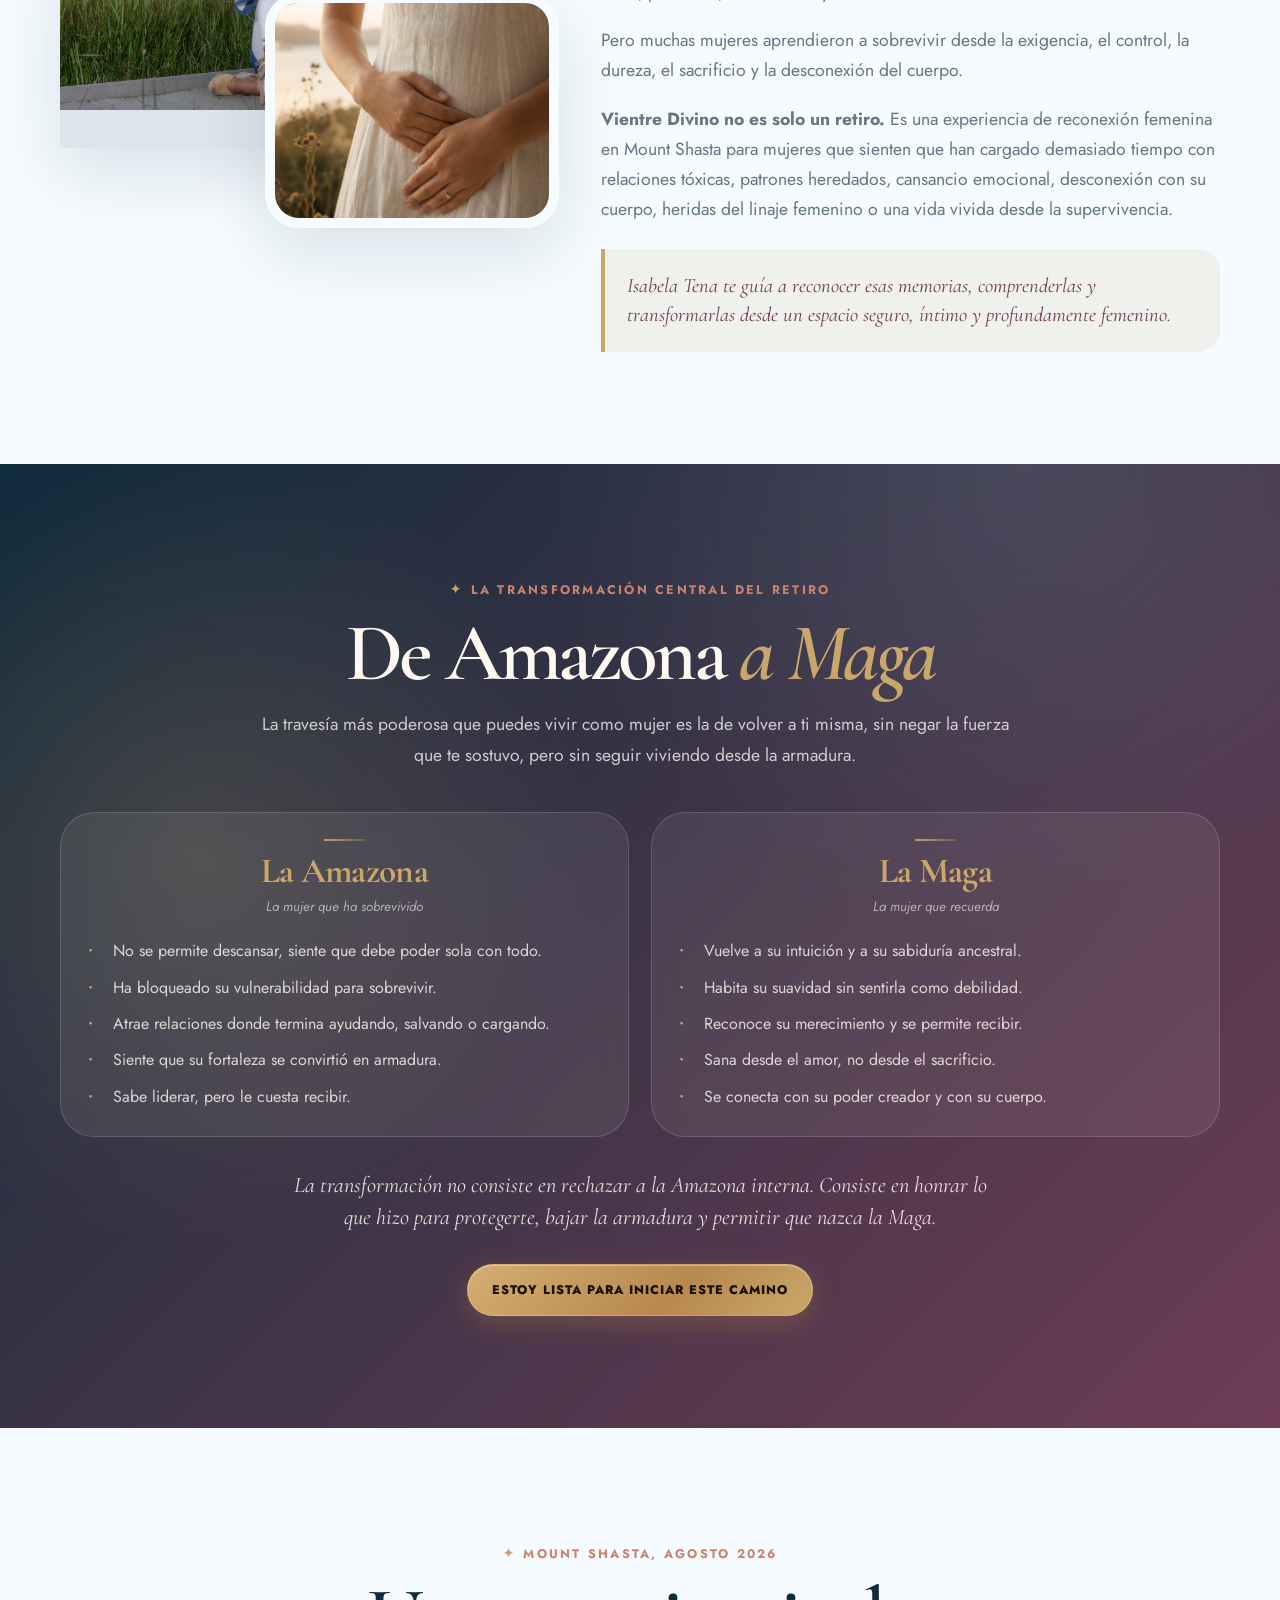
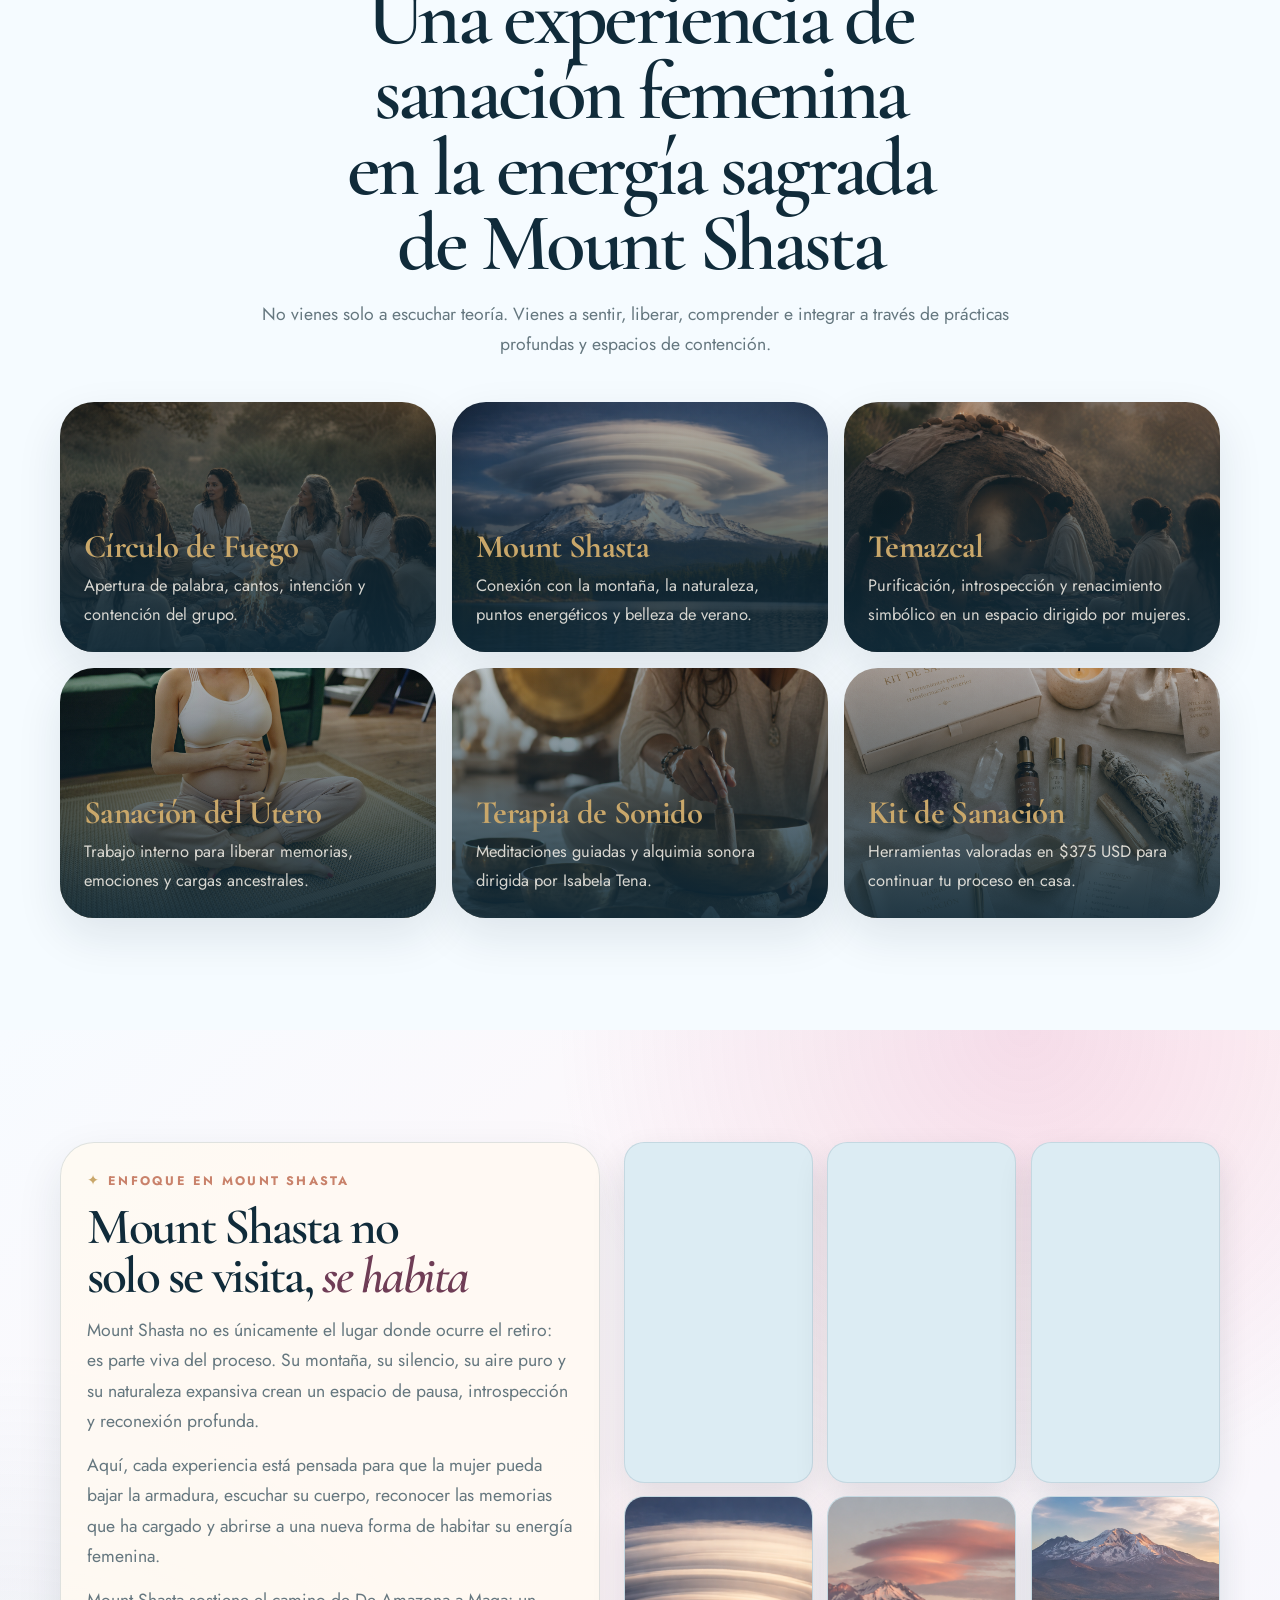
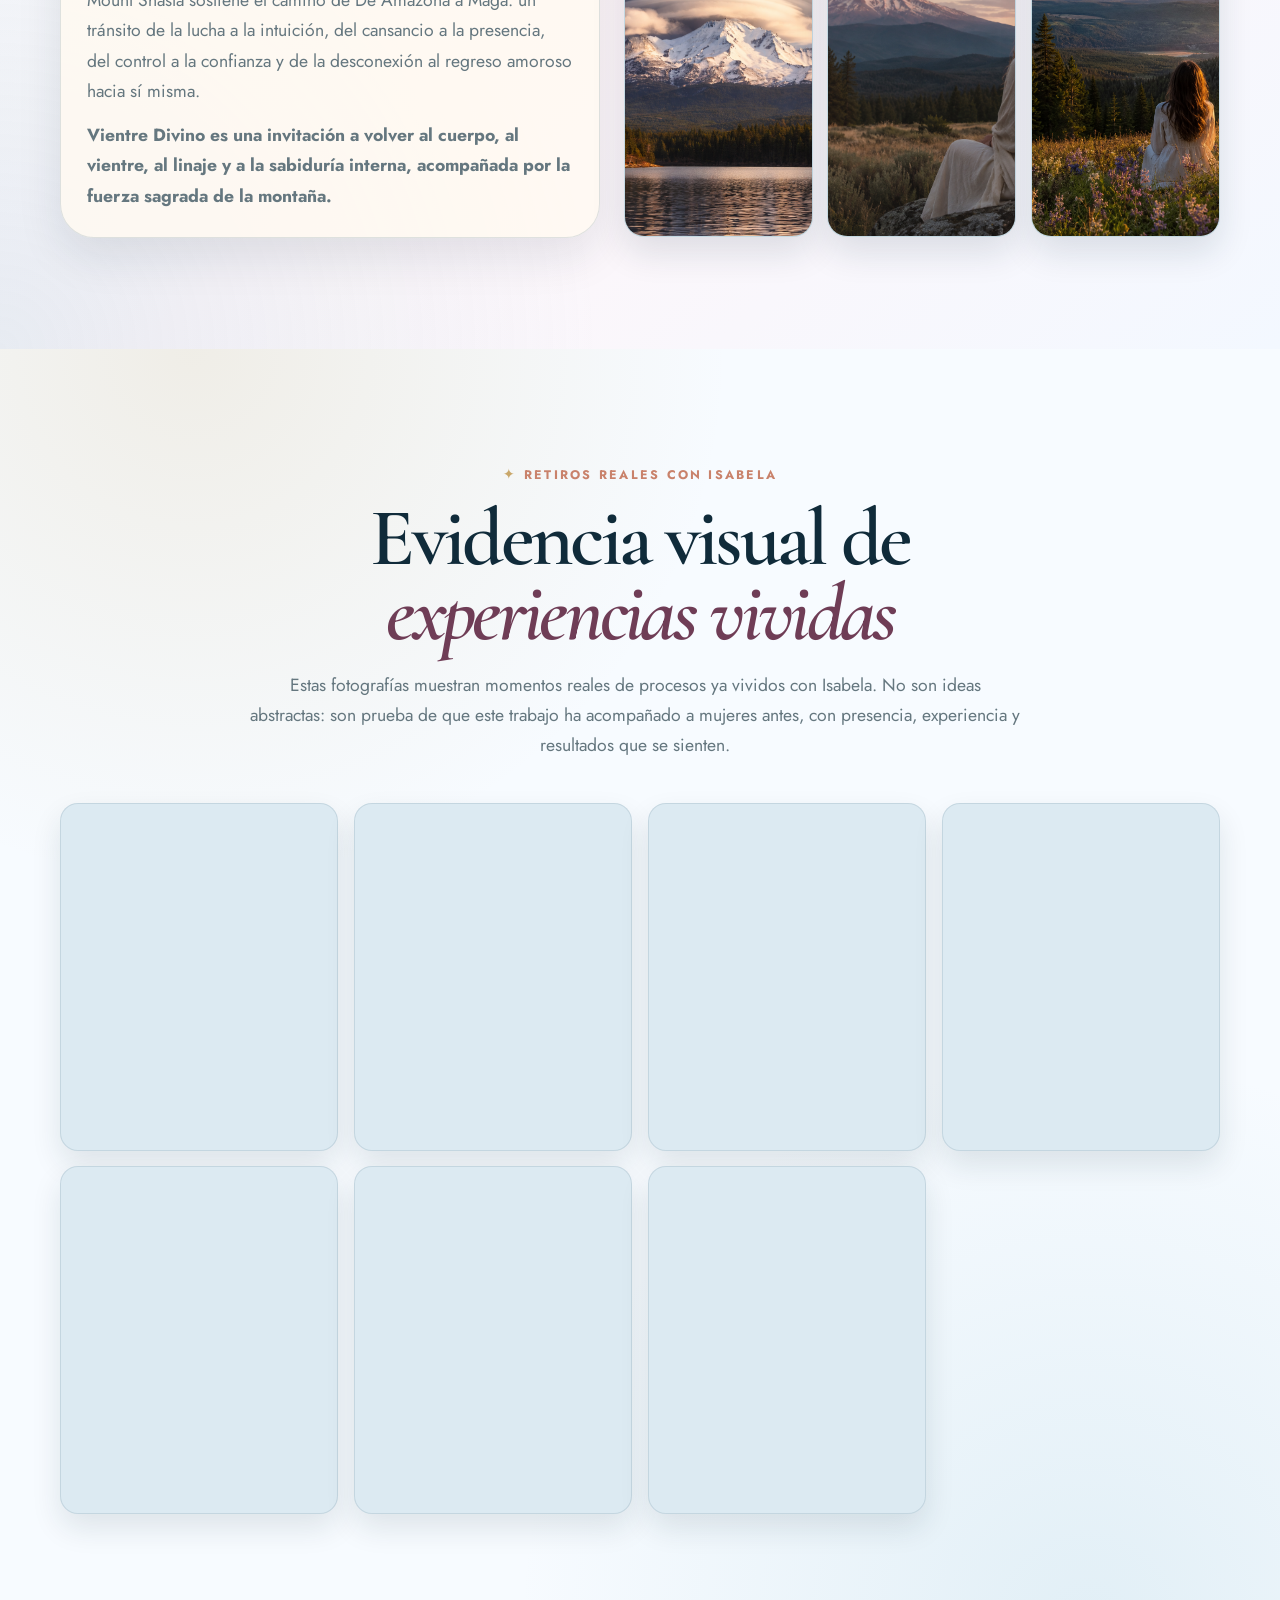
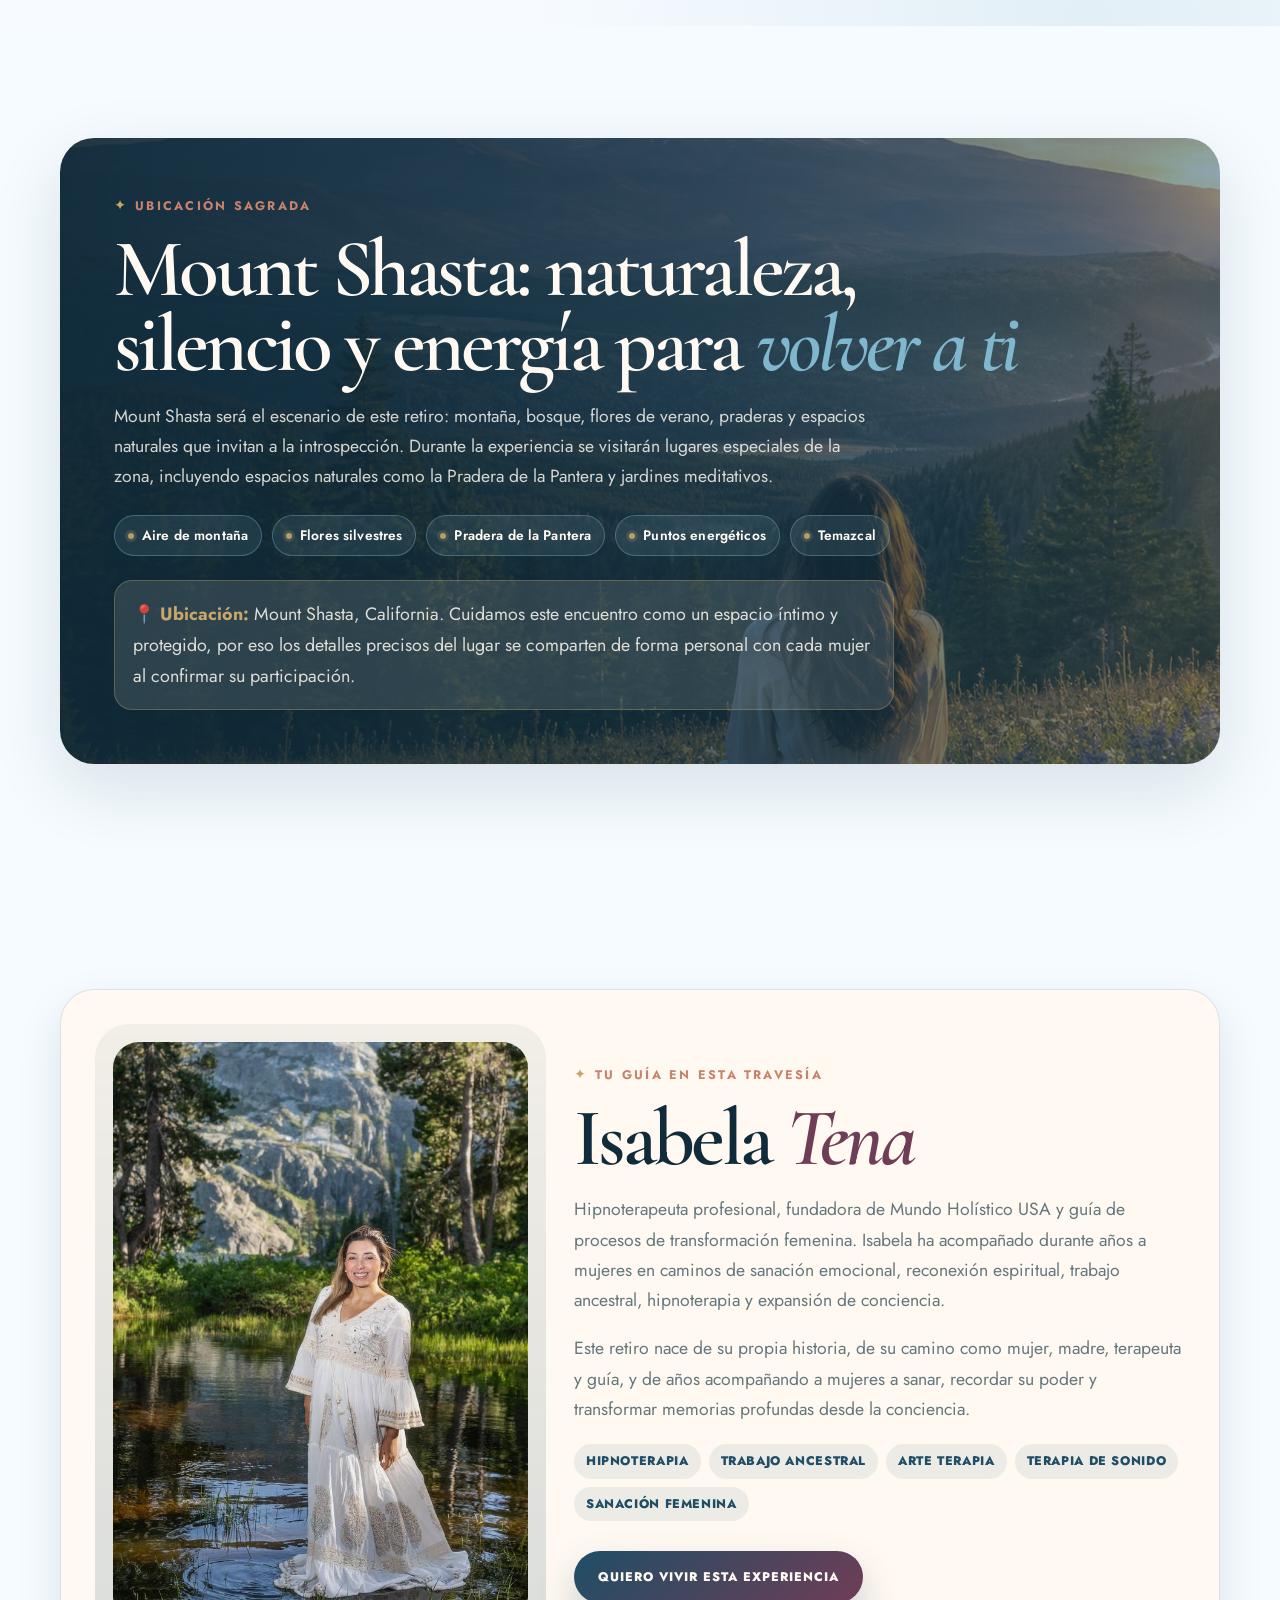
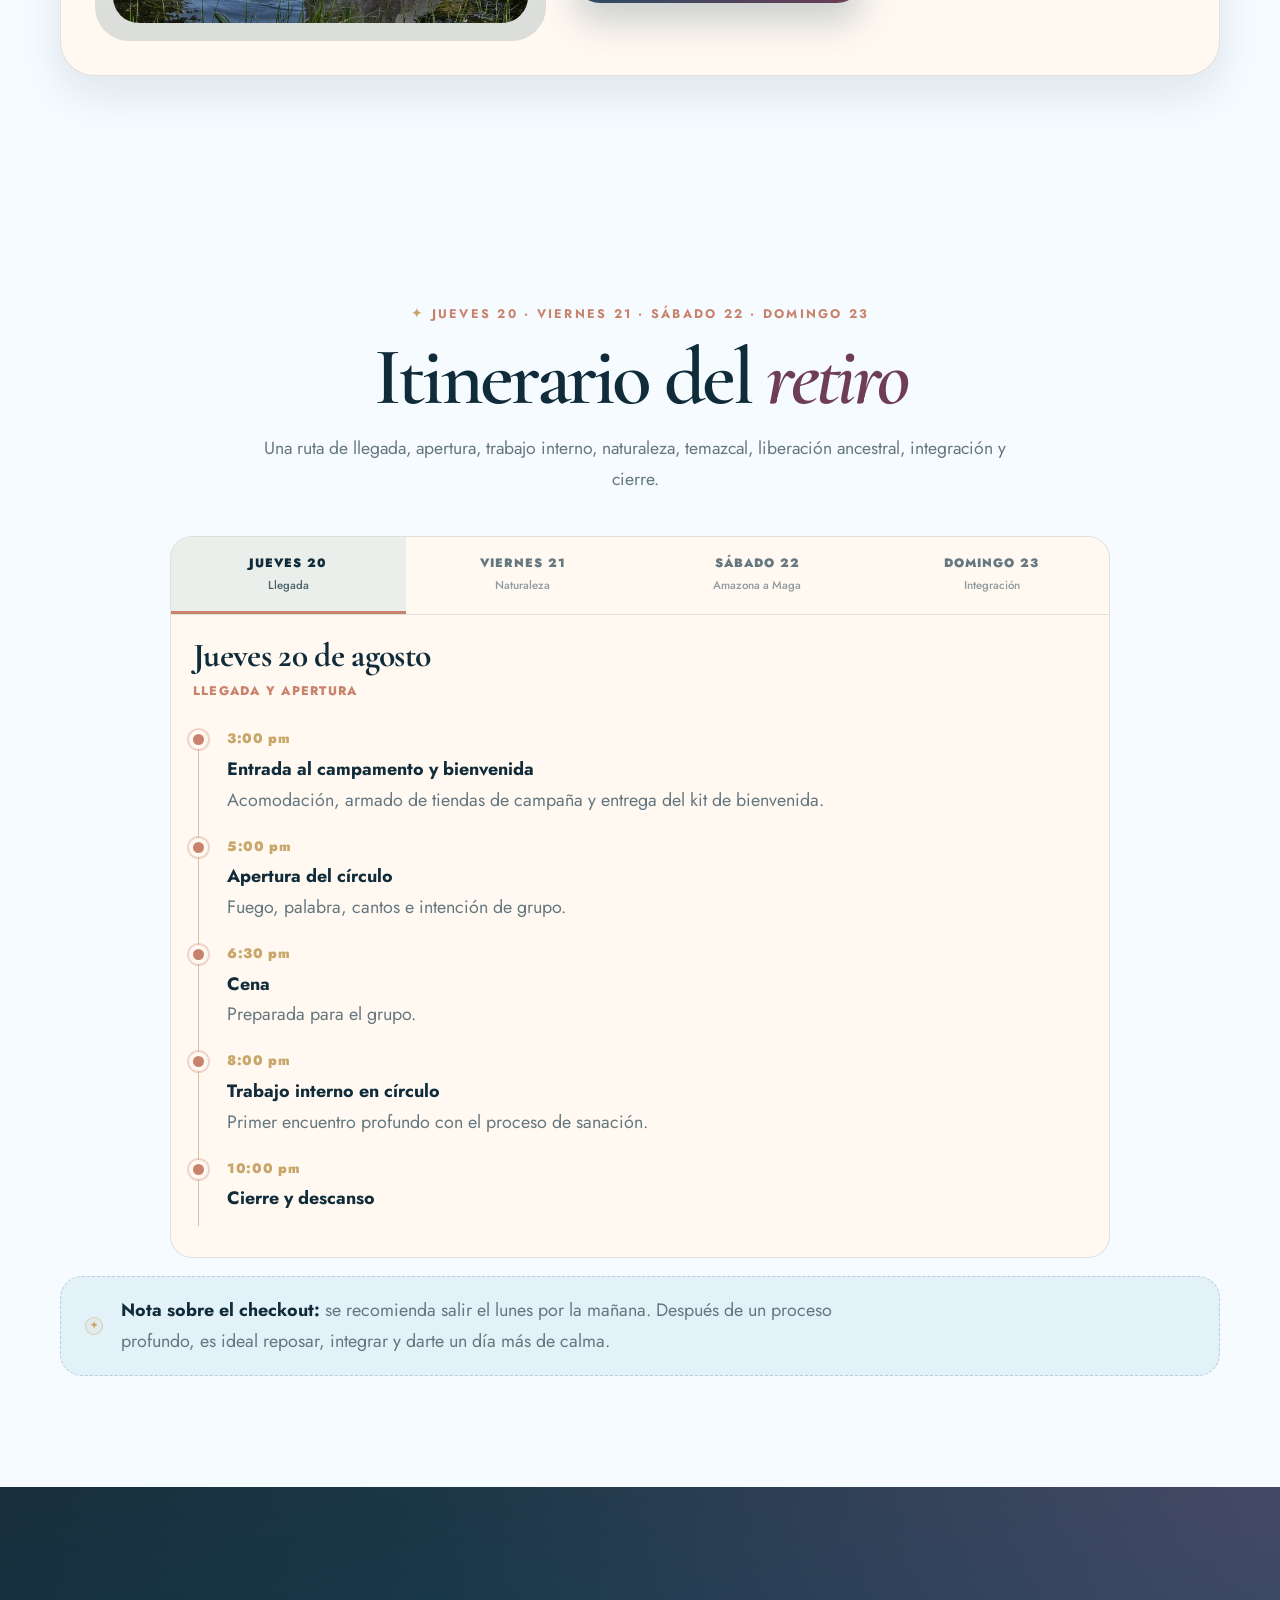
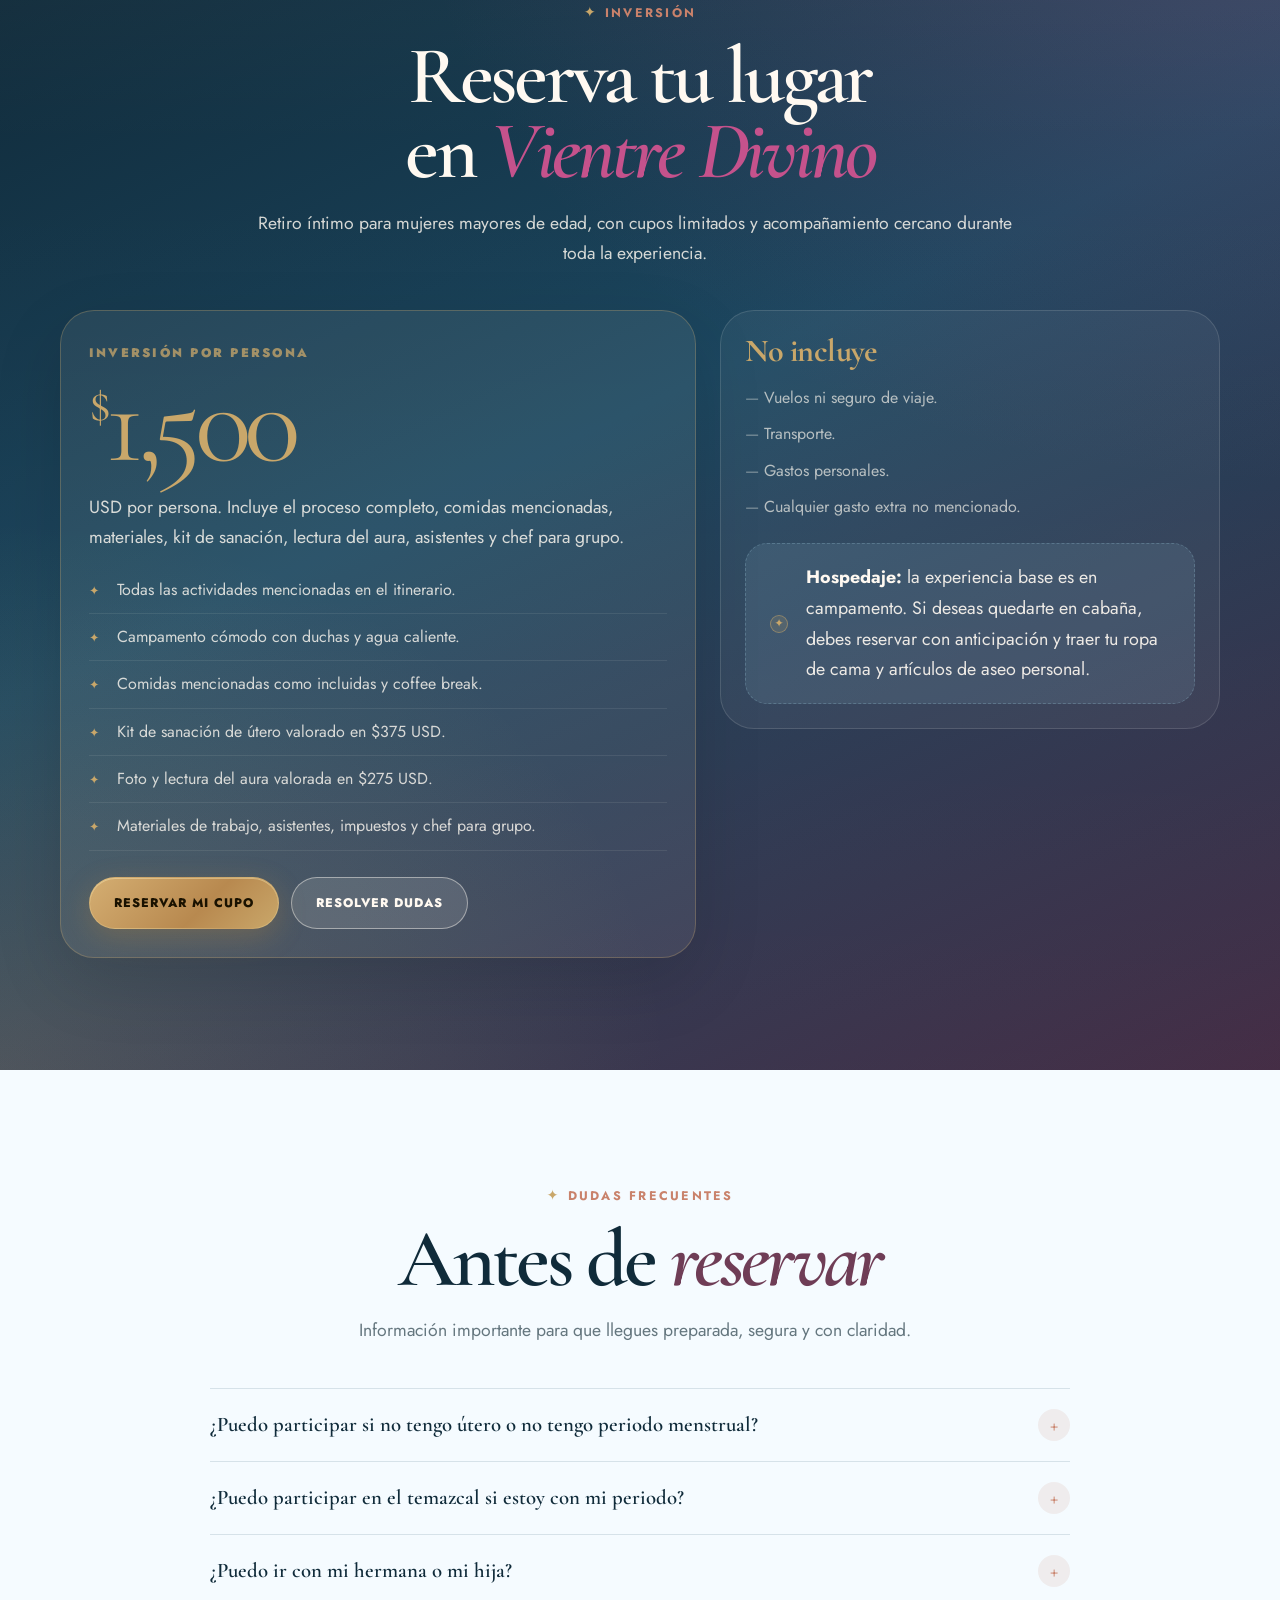
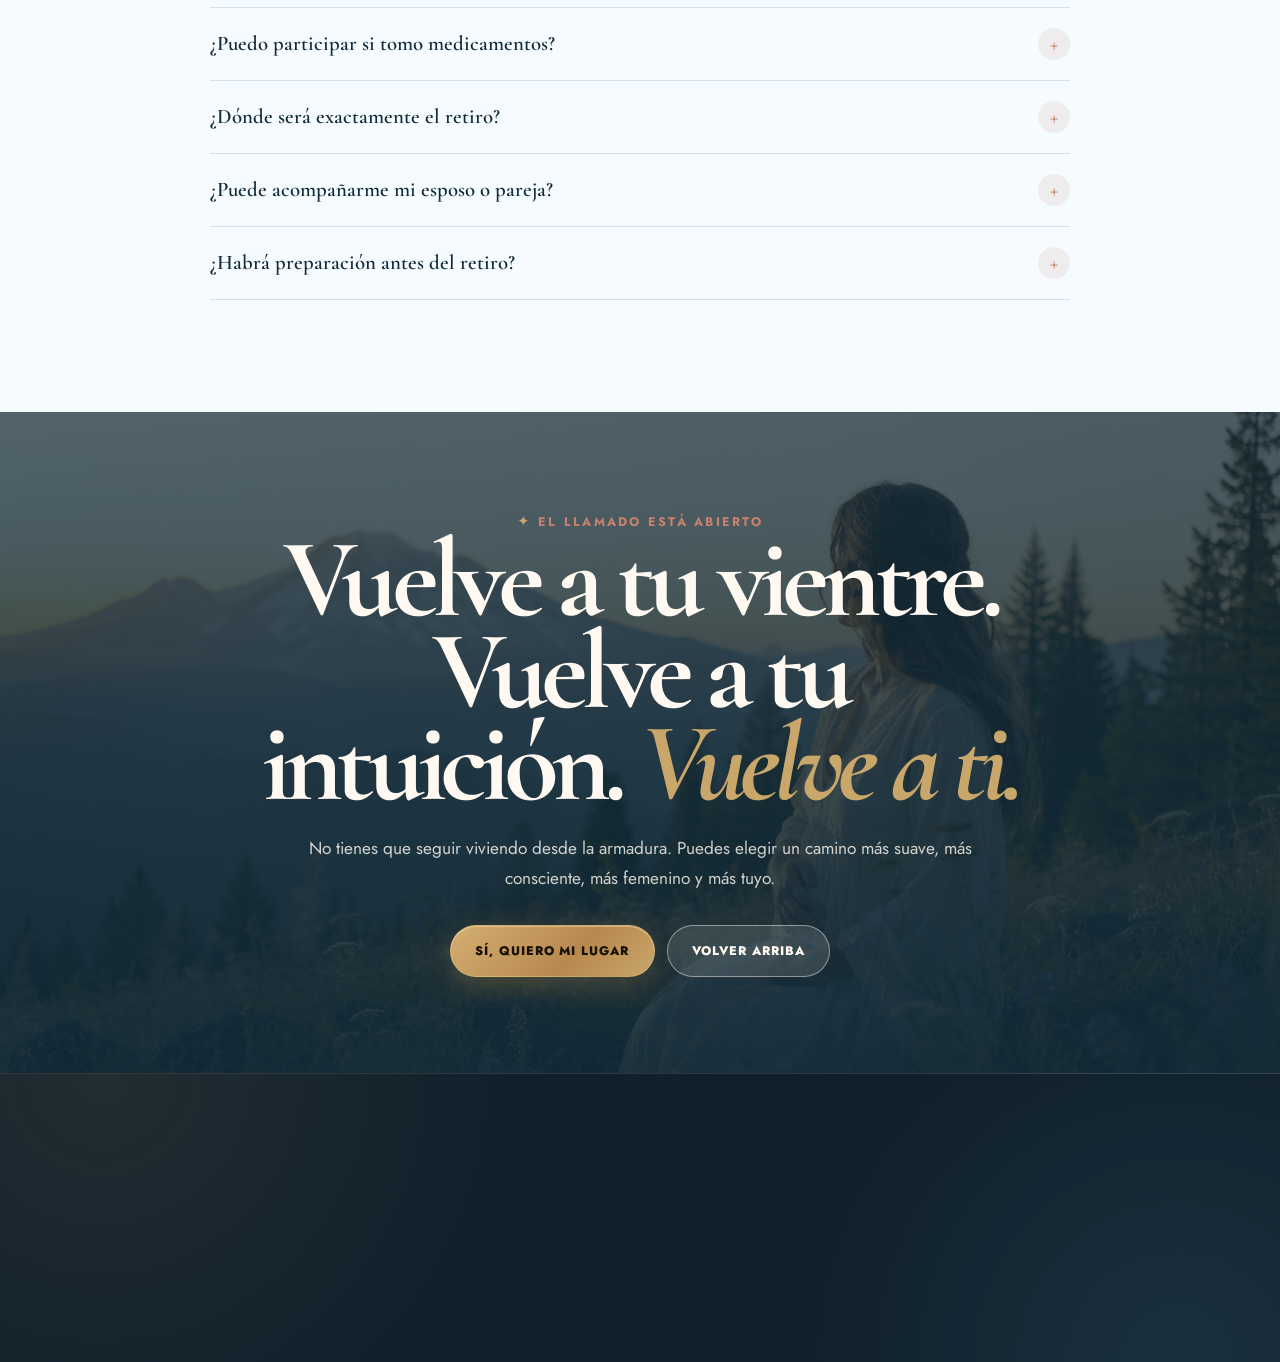
==== commit 1117e1d6: "Update retreat pages and image galleries" ====
--- a/index.html
+++ b/index.html
@@ -335,7 +335,7 @@
     <section class="section" id="retiro">
       <div class="container split">
         <div class="image-stack reveal">
-          <img src="img/amazona-shasta.png" width="1122" height="1402" decoding="async" alt="Paisaje natural de montaña y bosque" loading="lazy" />
+          <img class="image-stack__main" src="img/isa-tena.jfif" width="1122" height="1402" decoding="async" alt="Isabela Tena en retrato" loading="lazy" />
           <img src="img/vientre.png" width="1122" height="1402" decoding="async" alt="Flores silvestres de verano" loading="lazy" />
         </div>
         <div class="reveal">
@@ -417,10 +417,10 @@
         </div>
         <div class="shasta-media-grid">
           <figure class="shasta-photo reveal"><img src="img/shasta.png" alt="Vista rosada de Mount Shasta" loading="lazy" decoding="async" /></figure>
-          <figure class="shasta-photo reveal"><img src="img/shasta-rosa.png" alt="Cielo rosado sobre Mount Shasta" loading="lazy" decoding="async" /></figure>
-          <figure class="shasta-photo reveal"><img src="img/shasta-mount.webp" alt="Montana de Mount Shasta al amanecer" loading="lazy" decoding="async" /></figure>
           <figure class="shasta-photo reveal"><img src="img/sunrise-shasta.png" alt="Luz de amanecer sobre Mount Shasta" loading="lazy" decoding="async" /></figure>
-          <figure class="shasta-photo reveal"><img src="img/amazona-shasta.png" alt="Mujer en paisaje natural de Shasta" loading="lazy" decoding="async" /></figure>
+          <figure class="shasta-photo reveal"><img src="img/isa-shasta-night.jpeg" alt="Noche en Mount Shasta" loading="lazy" decoding="async" /></figure>
+          <figure class="shasta-photo reveal"><img src="img/mount-shasta-bg.png" alt="Paisaje panoramico de Mount Shasta" loading="lazy" decoding="async" /></figure>
+          <figure class="shasta-photo reveal"><img src="img/shasta-img.png" alt="Escena natural de Mount Shasta" loading="lazy" decoding="async" /></figure>
           <figure class="shasta-photo reveal"><img src="img/mount-shasta-nature.png" alt="Naturaleza de Mount Shasta" loading="lazy" decoding="async" /></figure>
         </div>
       </div>
@@ -438,12 +438,9 @@
           <figure class="proof-shot reveal"><img src="img/experience-1.jpeg" alt="Participantes en retiro anterior con Isabela 1" loading="lazy" decoding="async" /></figure>
           <figure class="proof-shot reveal"><img src="img/experience-2.jpeg" alt="Participantes en retiro anterior con Isabela 2" loading="lazy" decoding="async" /></figure>
           <figure class="proof-shot reveal"><img src="img/experience-3.jpeg" alt="Participantes en retiro anterior con Isabela 3" loading="lazy" decoding="async" /></figure>
-          <figure class="proof-shot reveal"><img src="img/experience-4.jpeg" alt="Participantes en retiro anterior con Isabela 4" loading="lazy" decoding="async" /></figure>
           <figure class="proof-shot reveal"><img src="img/experience-5.jpeg" alt="Participantes en retiro anterior con Isabela 5" loading="lazy" decoding="async" /></figure>
           <figure class="proof-shot reveal"><img src="img/experience-6.jpeg" alt="Participantes en retiro anterior con Isabela 6" loading="lazy" decoding="async" /></figure>
           <figure class="proof-shot reveal"><img src="img/experience-7.jpeg" alt="Participantes en retiro anterior con Isabela 7" loading="lazy" decoding="async" /></figure>
-          <figure class="proof-shot reveal"><img src="img/experience-8.jpeg" alt="Participantes en retiro anterior con Isabela 8" loading="lazy" decoding="async" /></figure>
-          <figure class="proof-shot reveal"><img src="img/experience-9.jpeg" alt="Participantes en retiro anterior con Isabela 9" loading="lazy" decoding="async" /></figure>
         </div>
       </div>
     </section>
@@ -465,7 +462,9 @@
     <section class="section" id="isabela">
       <div class="container">
         <div class="guide-card reveal">
-          <div class="guide-photo" role="img" aria-label="Foto de Isabela Tena"></div>
+          <div class="guide-photo">
+            <img class="guide-photo__img" src="img/tena-foto.jpeg" alt="Foto de Isabela Tena" loading="lazy" decoding="async" />
+          </div>
           <div>
             <span class="label">Tu guía en esta travesía</span>
             <h2 class="title">Isabela <em>Tena</em></h2>
--- a/assets/css/site.css
+++ b/assets/css/site.css
@@ -687,6 +687,11 @@
       border-radius: 999px 999px var(--radio-xl) var(--radio-xl);
       box-shadow: var(--sombra-suave);
     }
+    .image-stack img.image-stack__main {
+      object-fit: contain;
+      object-position: center center;
+      background: rgba(16, 43, 58, .1);
+    }
     .image-stack img:nth-child(2) {
       position: absolute;
       right: clamp(0px, 1vw, 8px);
@@ -704,6 +709,10 @@
       .image-stack img {
         width: 92%;
         height: 235px;
+      }
+      .image-stack img.image-stack__main {
+        object-fit: contain;
+        object-position: center center;
       }
       .image-stack img:nth-child(2) {
         width: 64%;
@@ -963,8 +972,8 @@
     }
     .proof-gallery-grid {
       display: grid;
-      gap: 12px;
-      grid-template-columns: repeat(2, minmax(0, 1fr));
+      gap: clamp(10px, 1.2vw, 16px);
+      grid-template-columns: 1fr;
     }
     .proof-shot {
       position: relative;
@@ -973,13 +982,14 @@
       border: 1px solid rgba(31, 78, 102, .13);
       box-shadow: 0 14px 30px rgba(16, 43, 58, .11);
       background: #dceaf2;
-      min-height: 160px;
+      aspect-ratio: 4 / 5;
+      min-height: 0;
       cursor: zoom-in;
     }
     .proof-shot img {
       width: 100%;
       height: 100%;
-      min-height: 160px;
+      min-height: 0;
       object-fit: cover;
       object-position: center;
       transition: transform .35s ease;
@@ -1187,24 +1197,32 @@
       box-shadow: var(--sombra-card);
     }
     .guide-photo {
+      display: grid;
+      place-items: center;
       min-height: clamp(300px, 56vw, 420px);
       border-radius: var(--radio-xl);
       overflow: hidden;
       position: relative;
-      background:
-        linear-gradient(180deg, rgba(31, 78, 102, .06), rgba(31, 78, 102, .2)),
-        url("../../img/isabela-tena.png") center 32% / cover no-repeat;
+      padding: clamp(10px, 1.8vw, 18px);
+      background: linear-gradient(180deg, rgba(31, 78, 102, .06), rgba(31, 78, 102, .16));
+    }
+    .guide-photo__img {
+      width: 100%;
+      height: 100%;
+      max-height: 100%;
+      object-fit: contain;
+      object-position: center center;
+      display: block;
+      border-radius: calc(var(--radio-xl) - 8px);
     }
     @media (max-width: 559px) {
       .guide-photo {
         min-height: 330px;
-        background-position: center 24%, center 24%;
       }
     }
     @media (min-width: 560px) and (max-width: 1019px) {
       .guide-photo {
         min-height: 390px;
-        background-position: center 28%, center 28%;
       }
     }
     .tags { display: flex; flex-wrap: wrap; gap: 8px; margin-top: 20px; }
@@ -1667,7 +1685,7 @@
       .scroll-cue { display: flex; }
       .split { grid-template-columns: .9fr 1.1fr; }
       .shasta-wrap { grid-template-columns: .95fr 1.05fr; }
-      .proof-gallery-grid { grid-template-columns: repeat(4, minmax(0, 1fr)); }
+      .proof-gallery-grid { grid-template-columns: repeat(3, minmax(0, 1fr)); }
       .transform-grid {
         grid-template-columns: repeat(2, minmax(280px, 1fr));
         justify-items: stretch;
@@ -1683,6 +1701,14 @@
         justify-content: space-between;
         align-items: center;
       }
+    }
+
+    @media (min-width: 480px) {
+      .proof-gallery-grid { grid-template-columns: repeat(2, minmax(0, 1fr)); }
+    }
+
+    @media (min-width: 1200px) {
+      .proof-gallery-grid { grid-template-columns: repeat(4, minmax(0, 1fr)); }
     }
 
     @media (min-width: 1020px) {
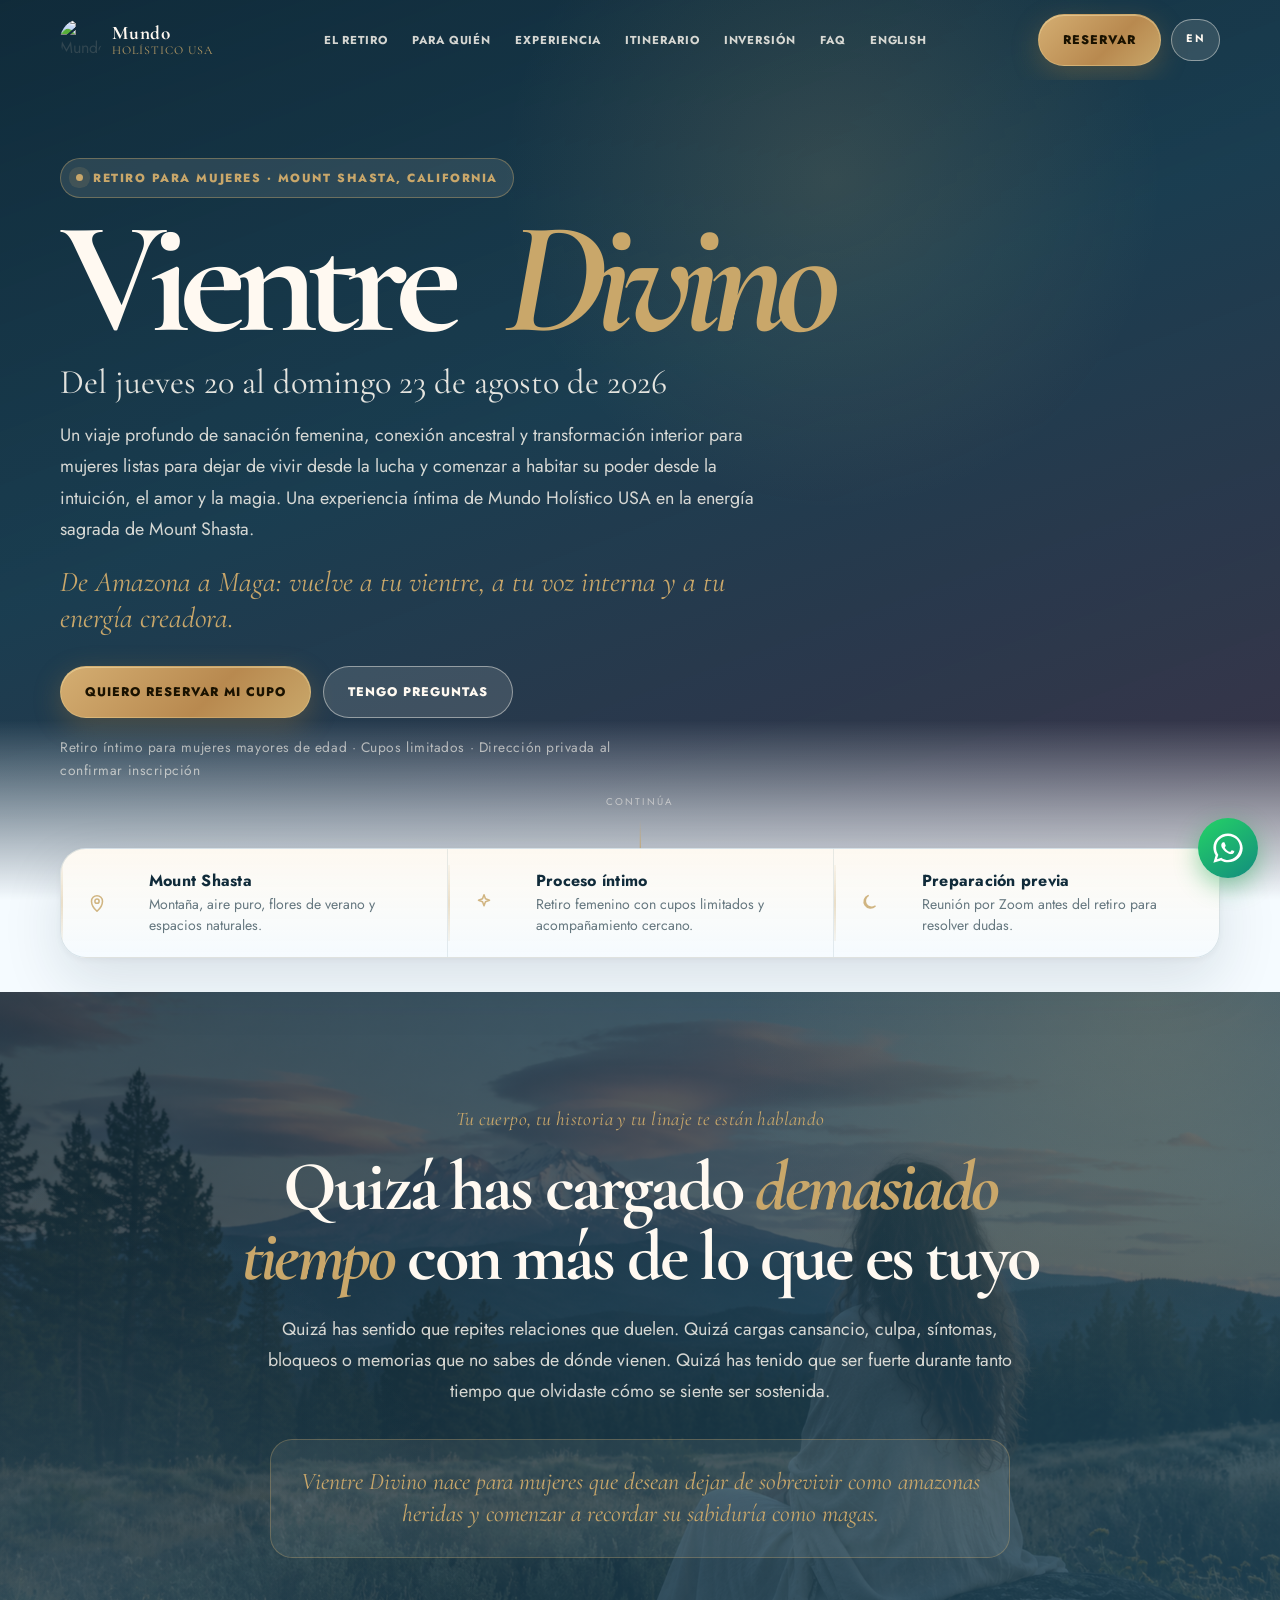
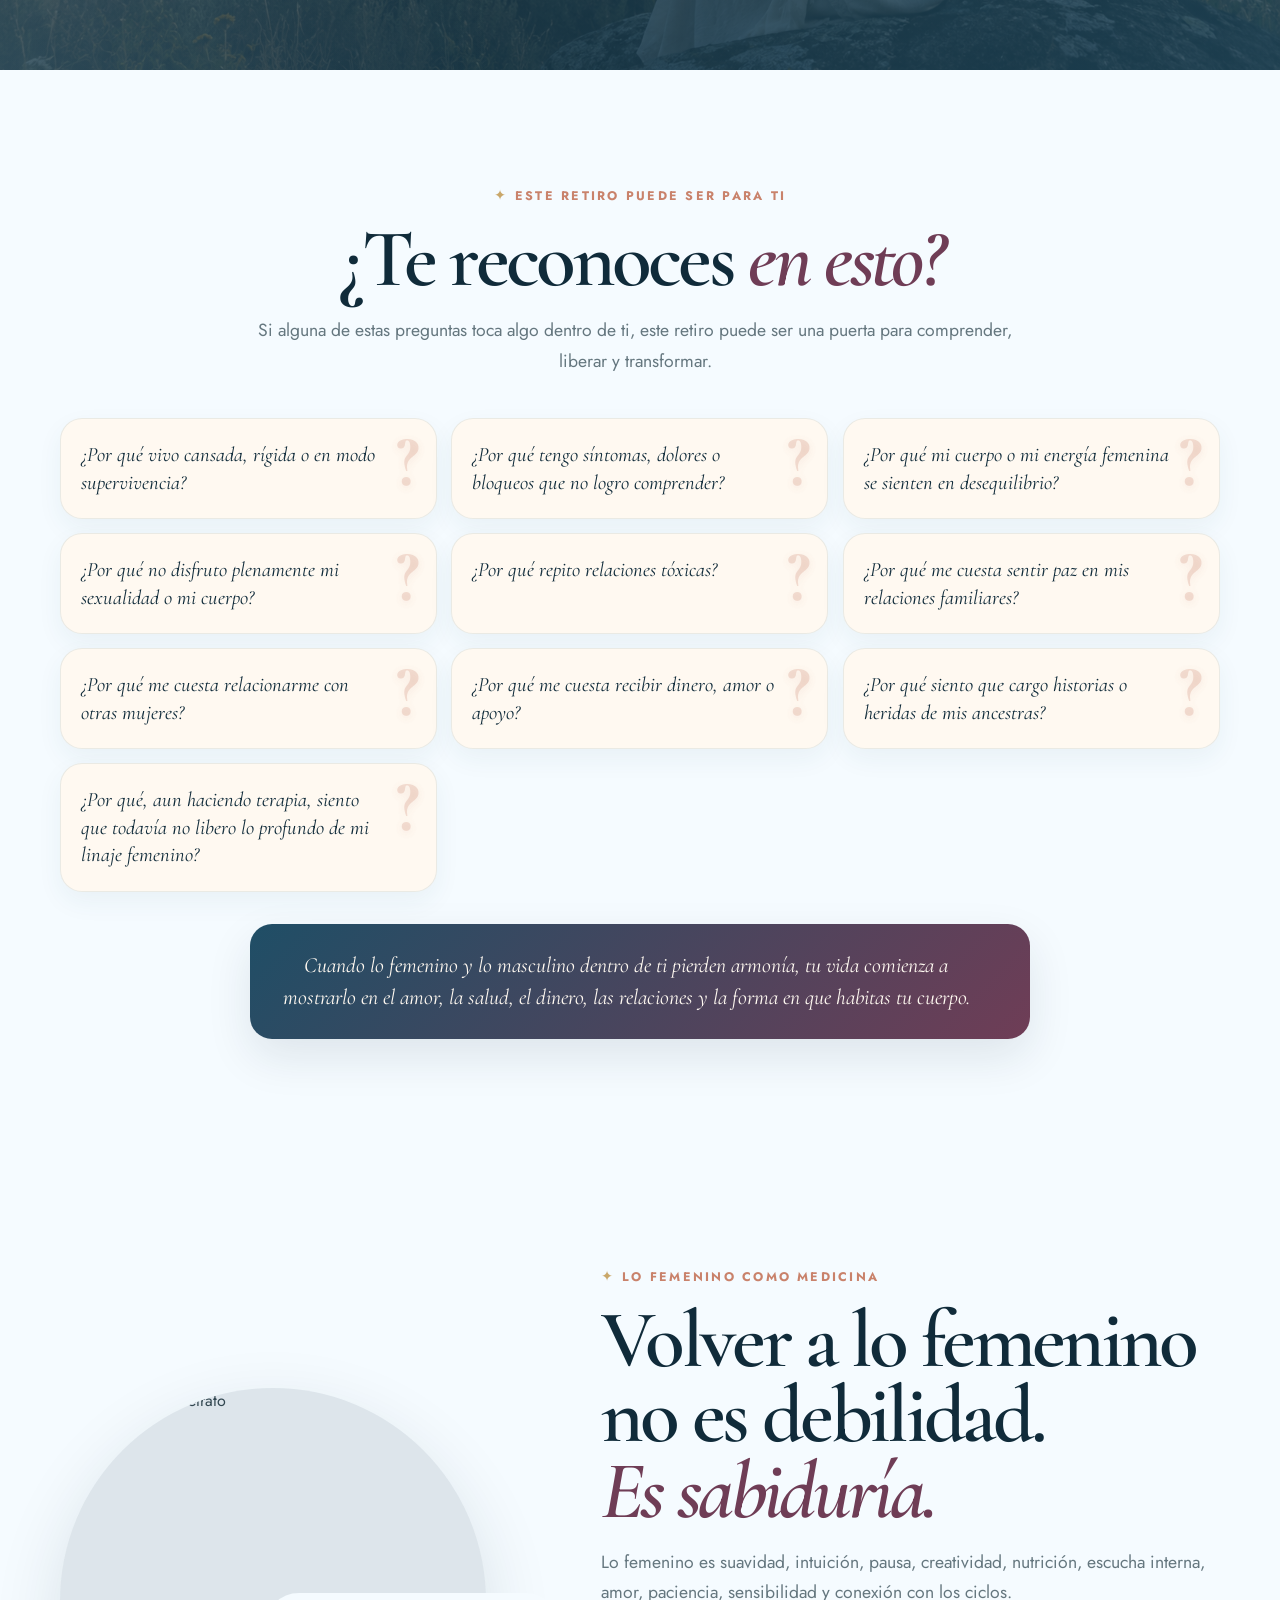
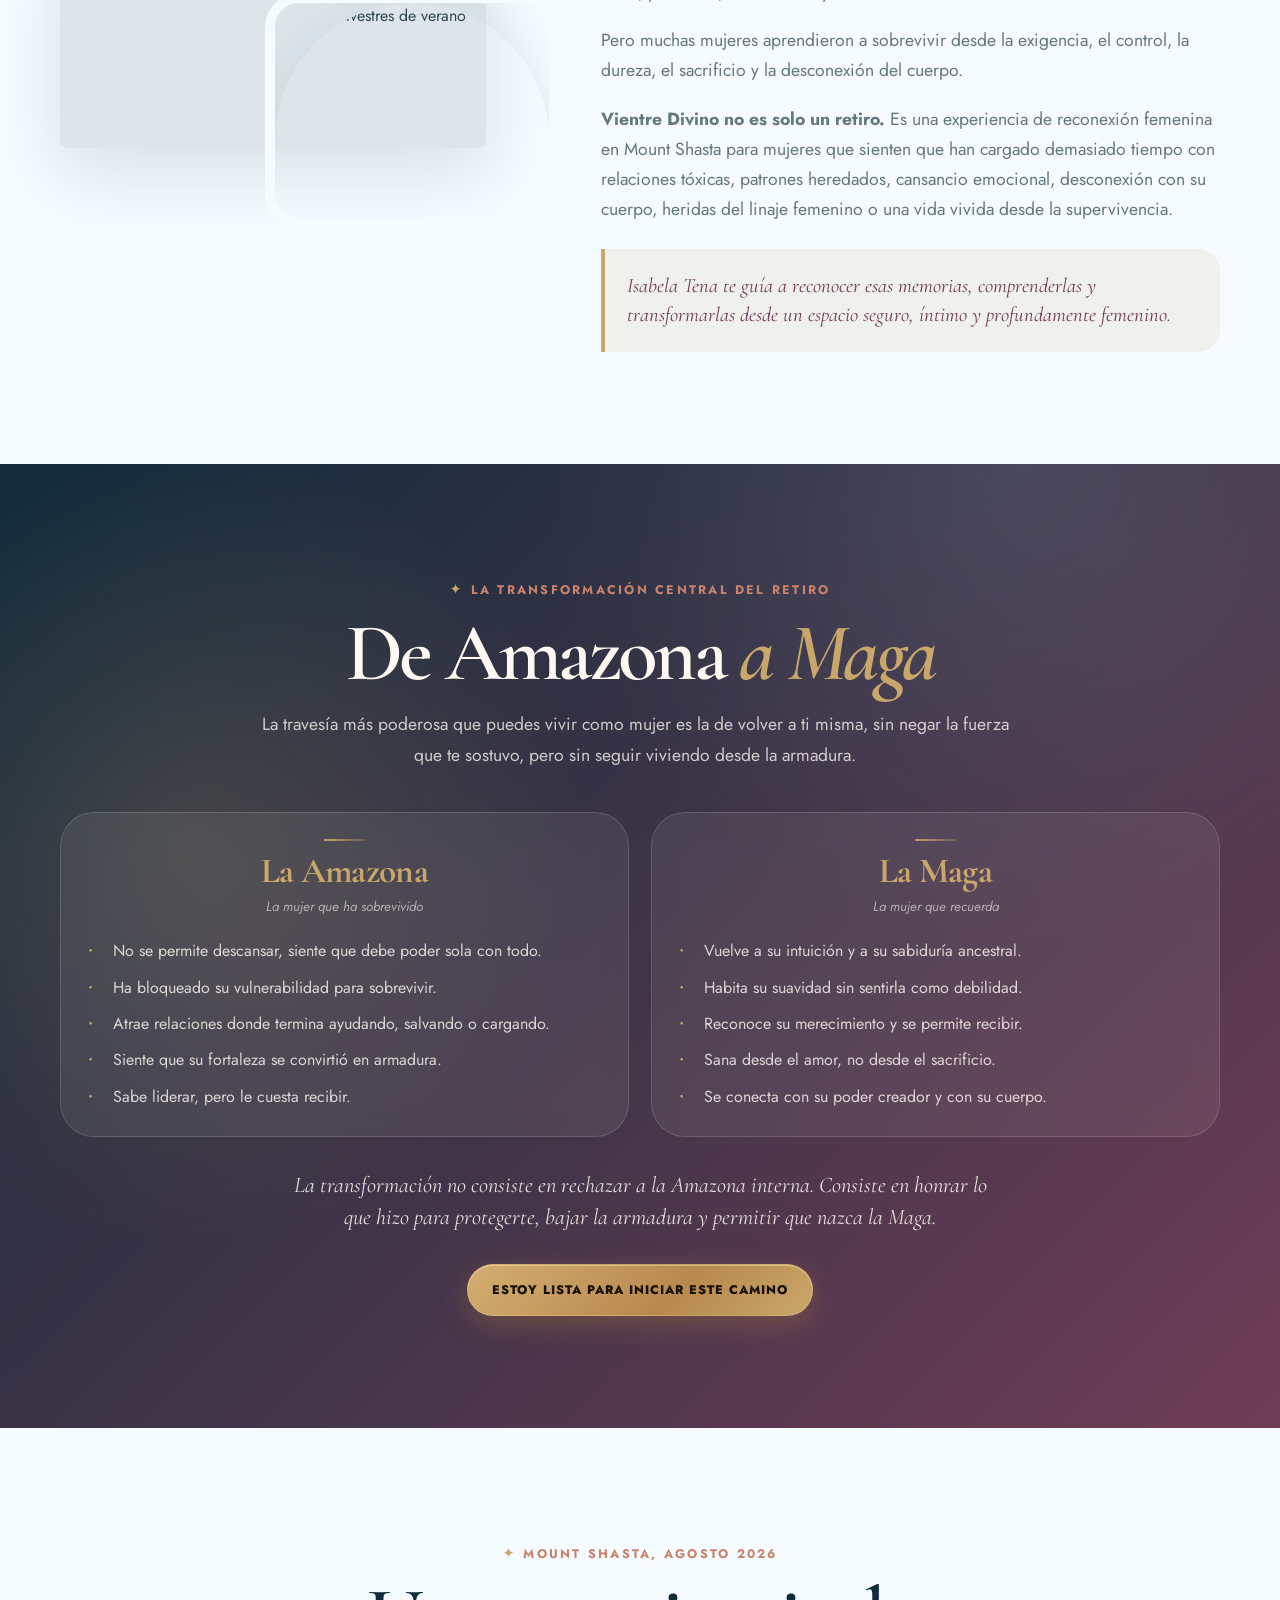
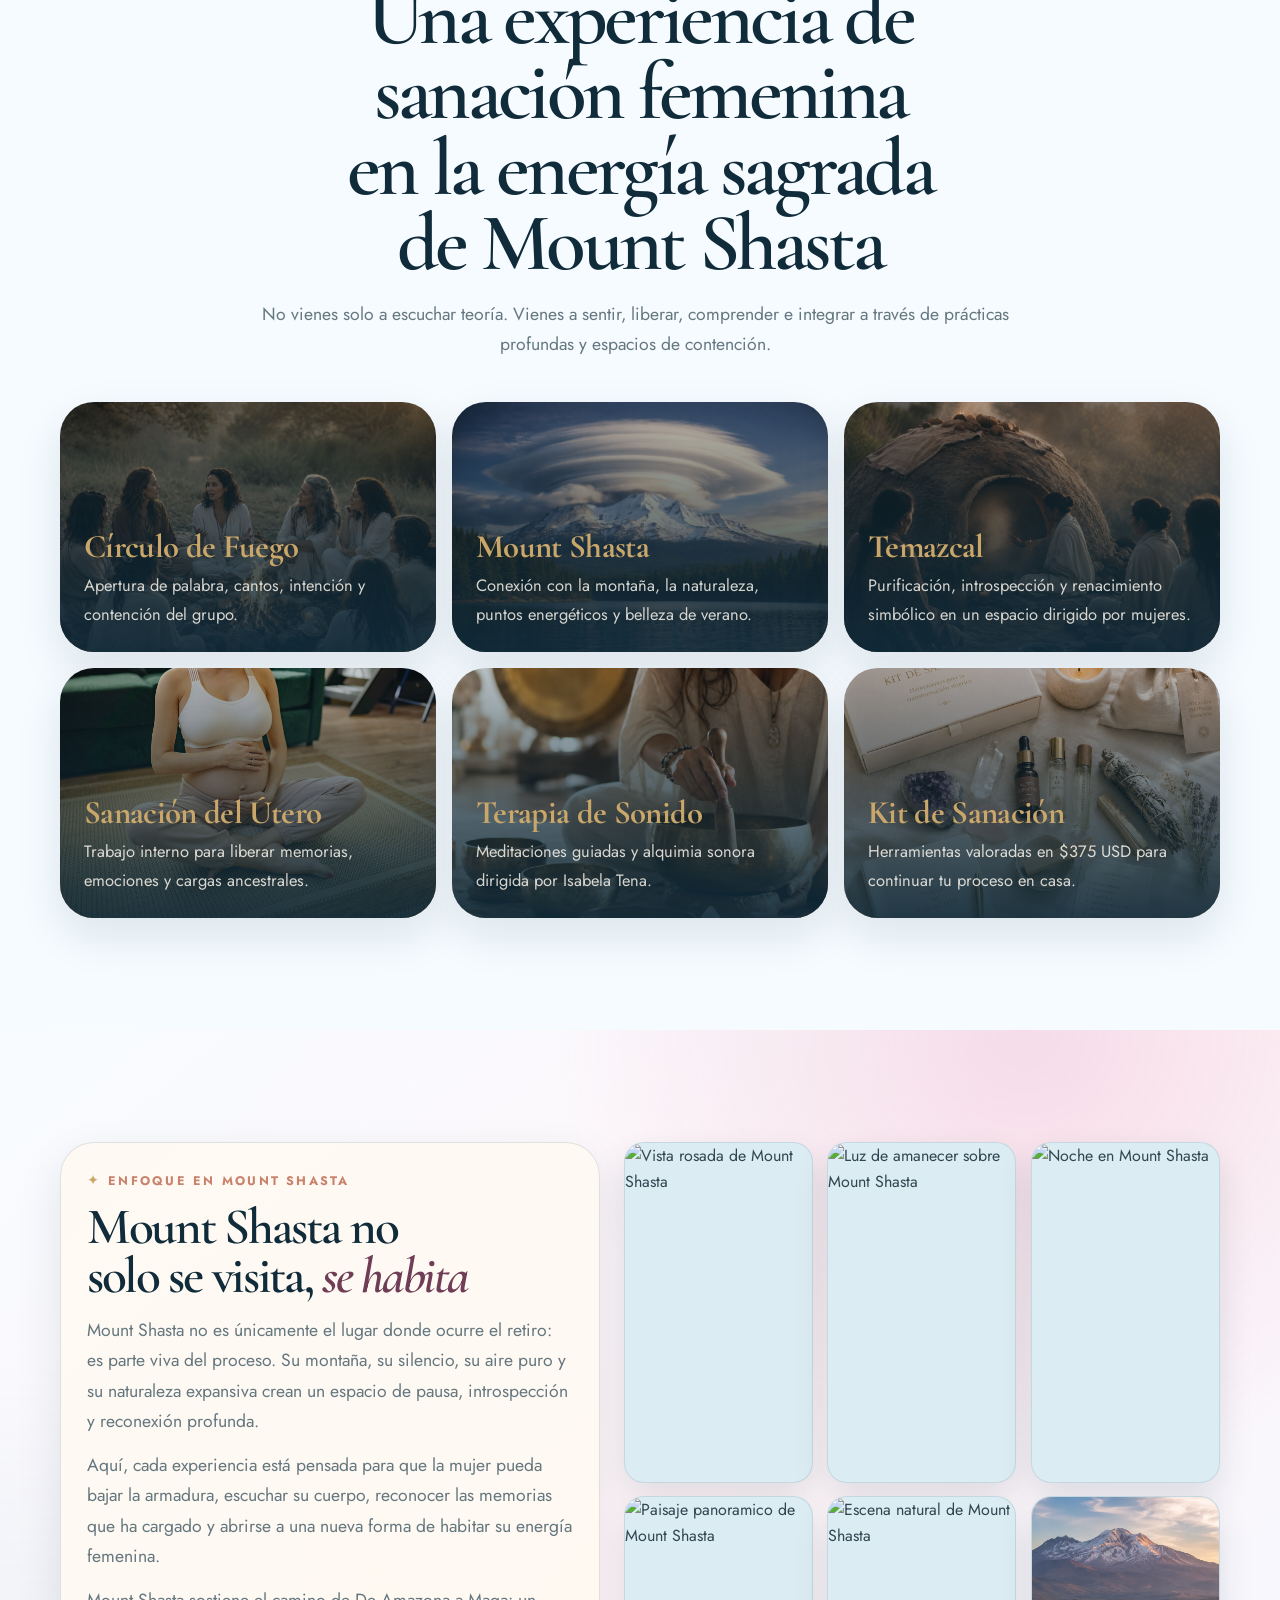
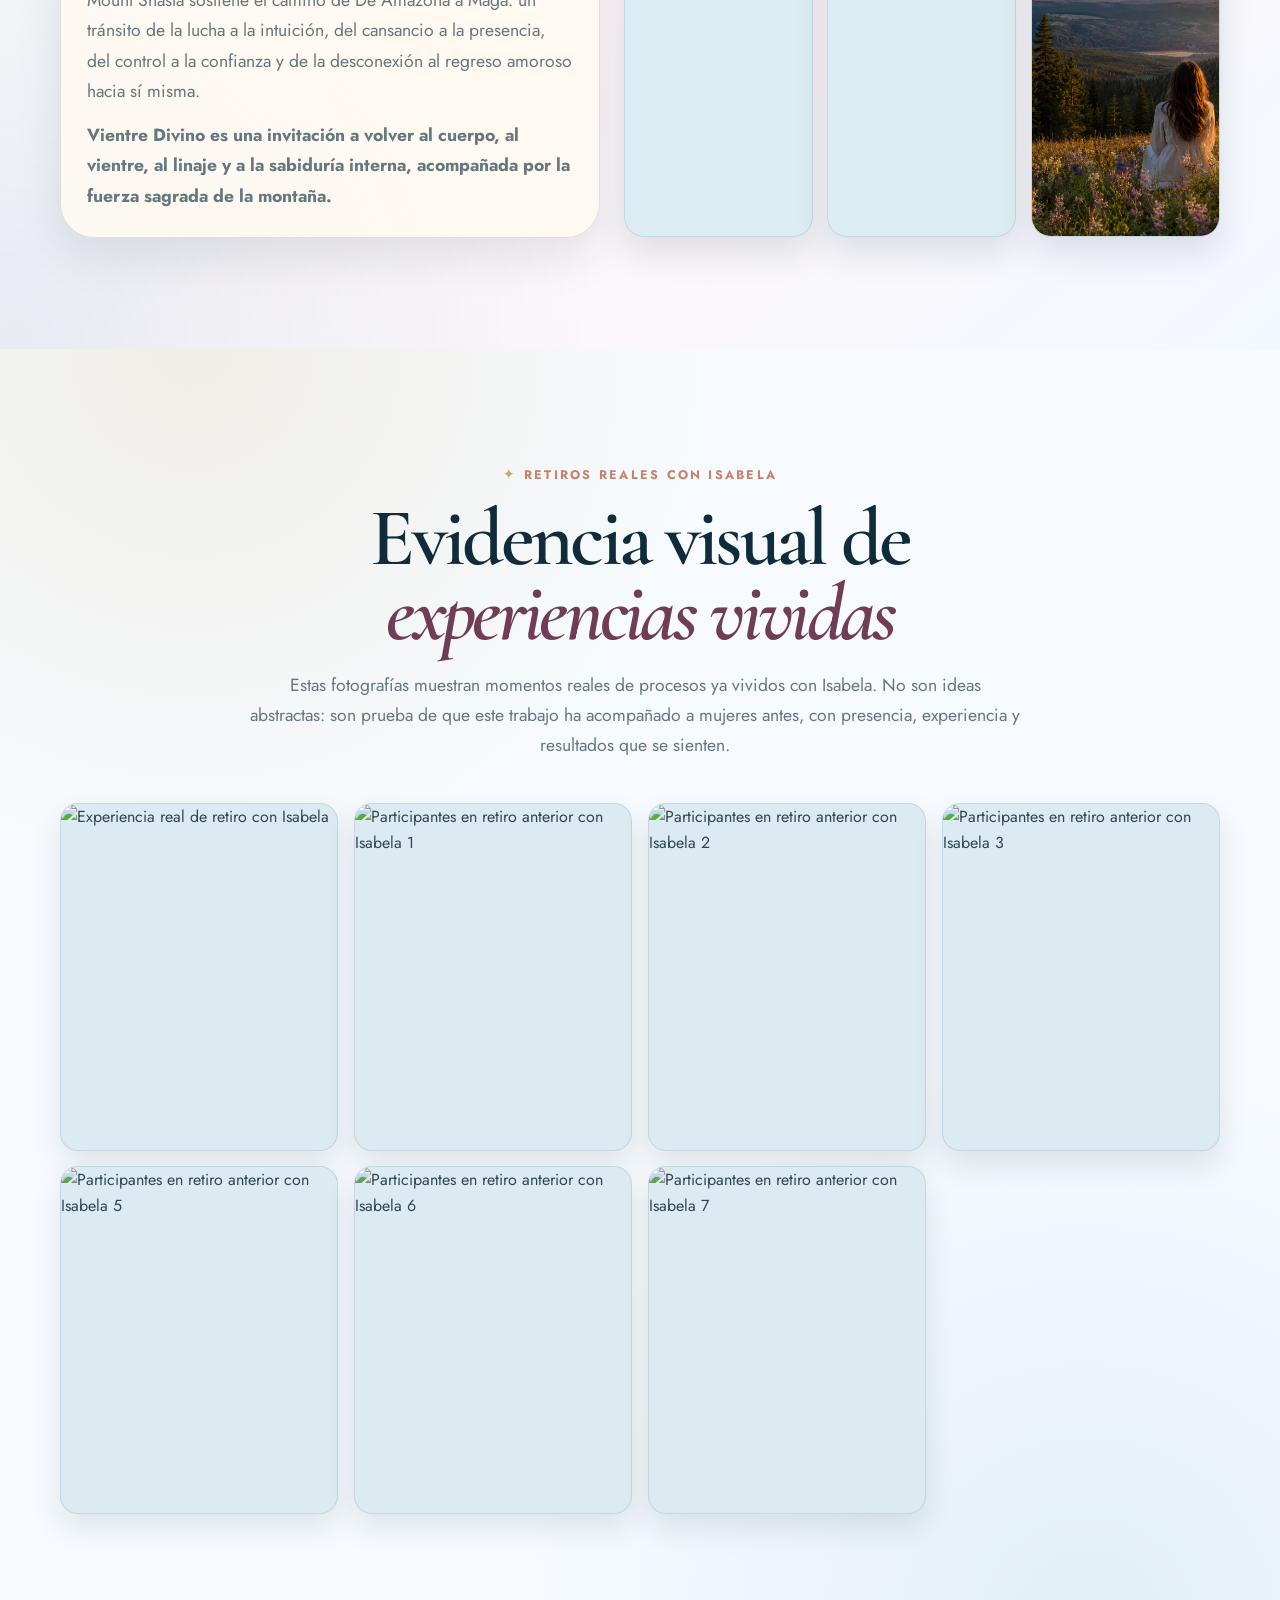
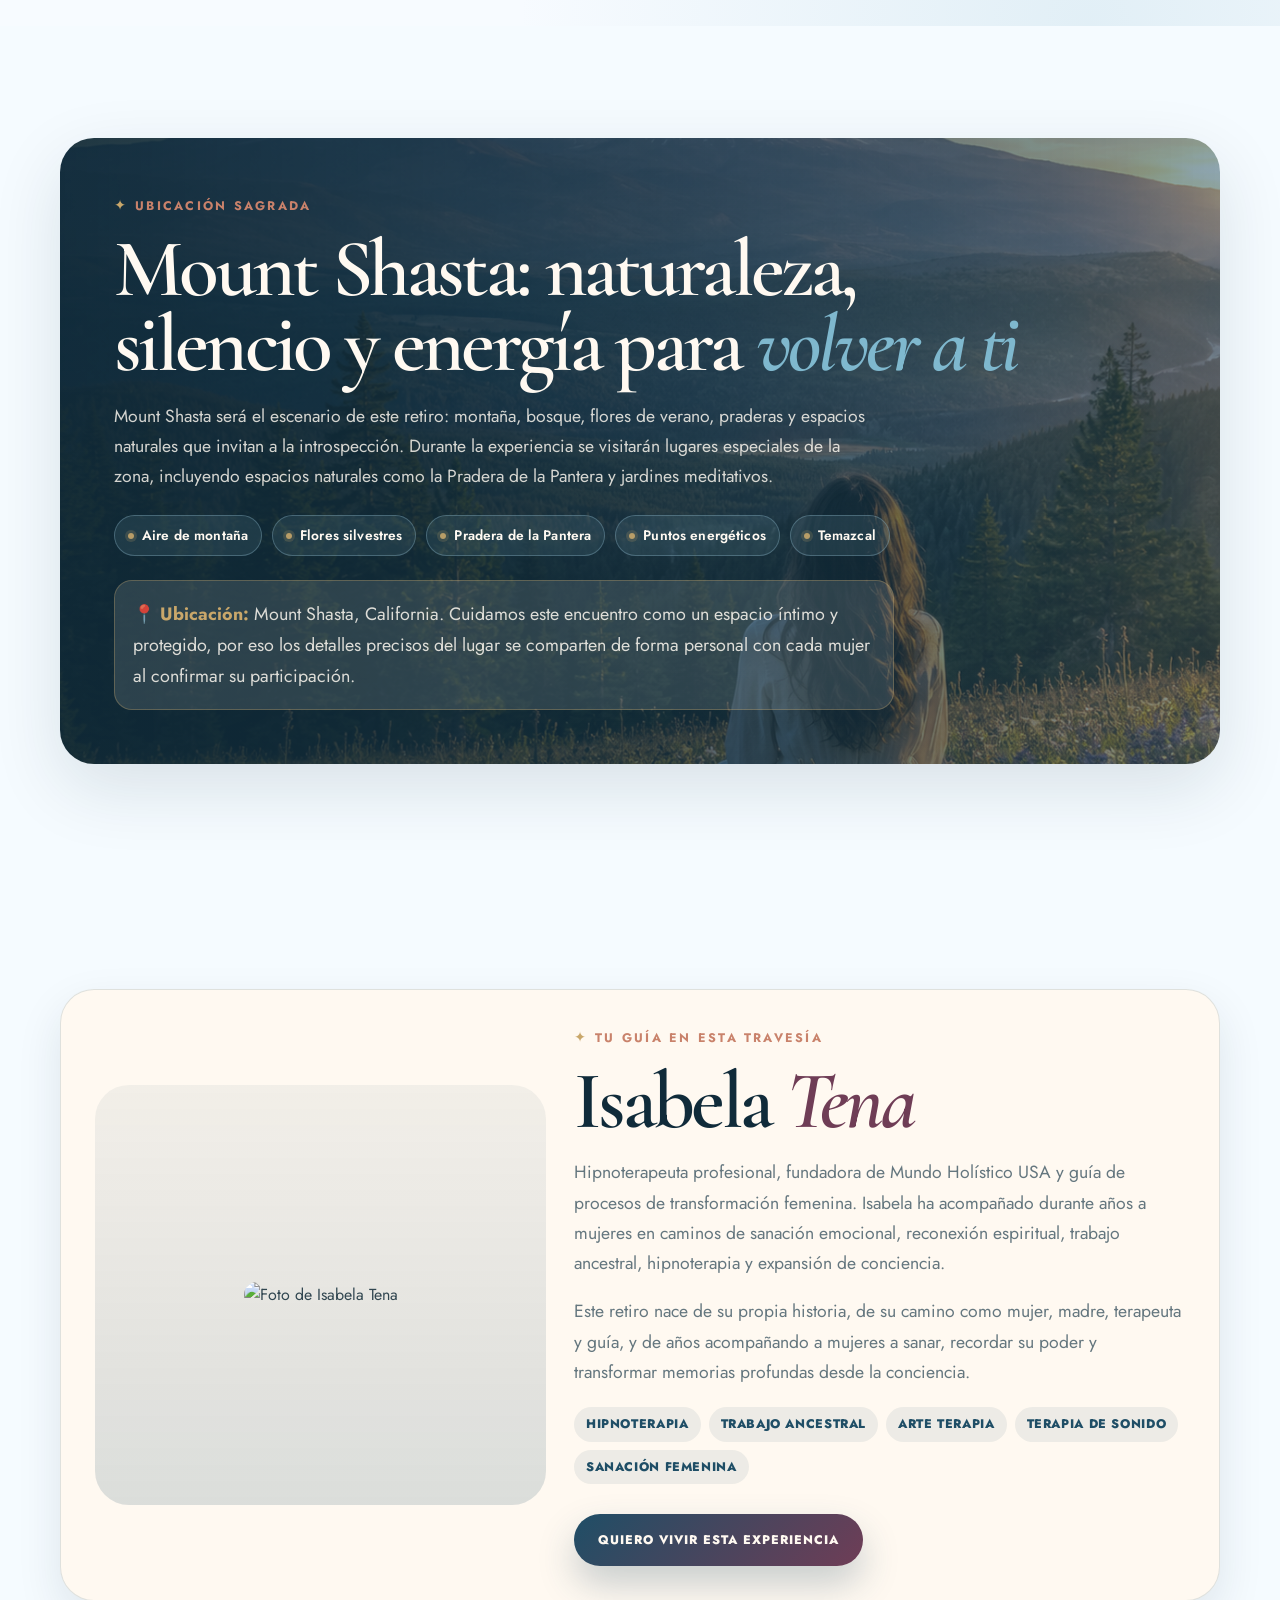
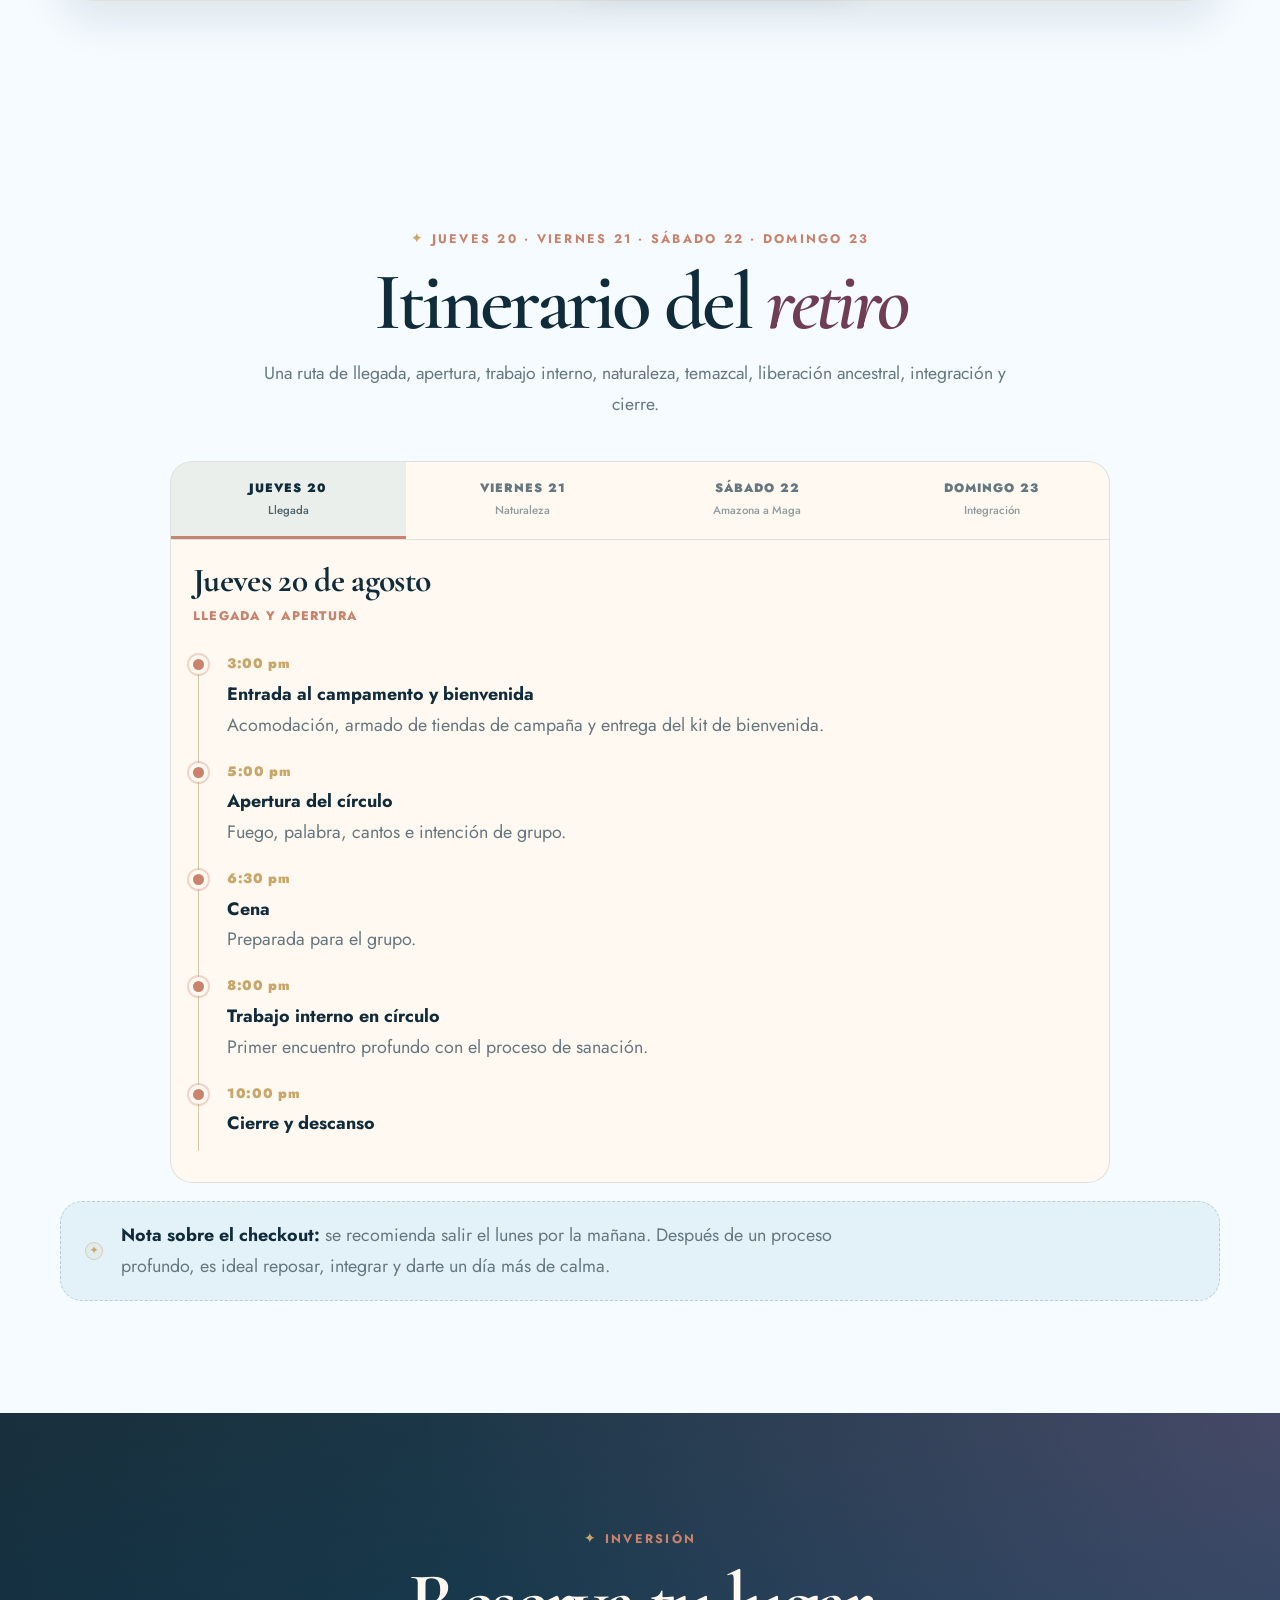
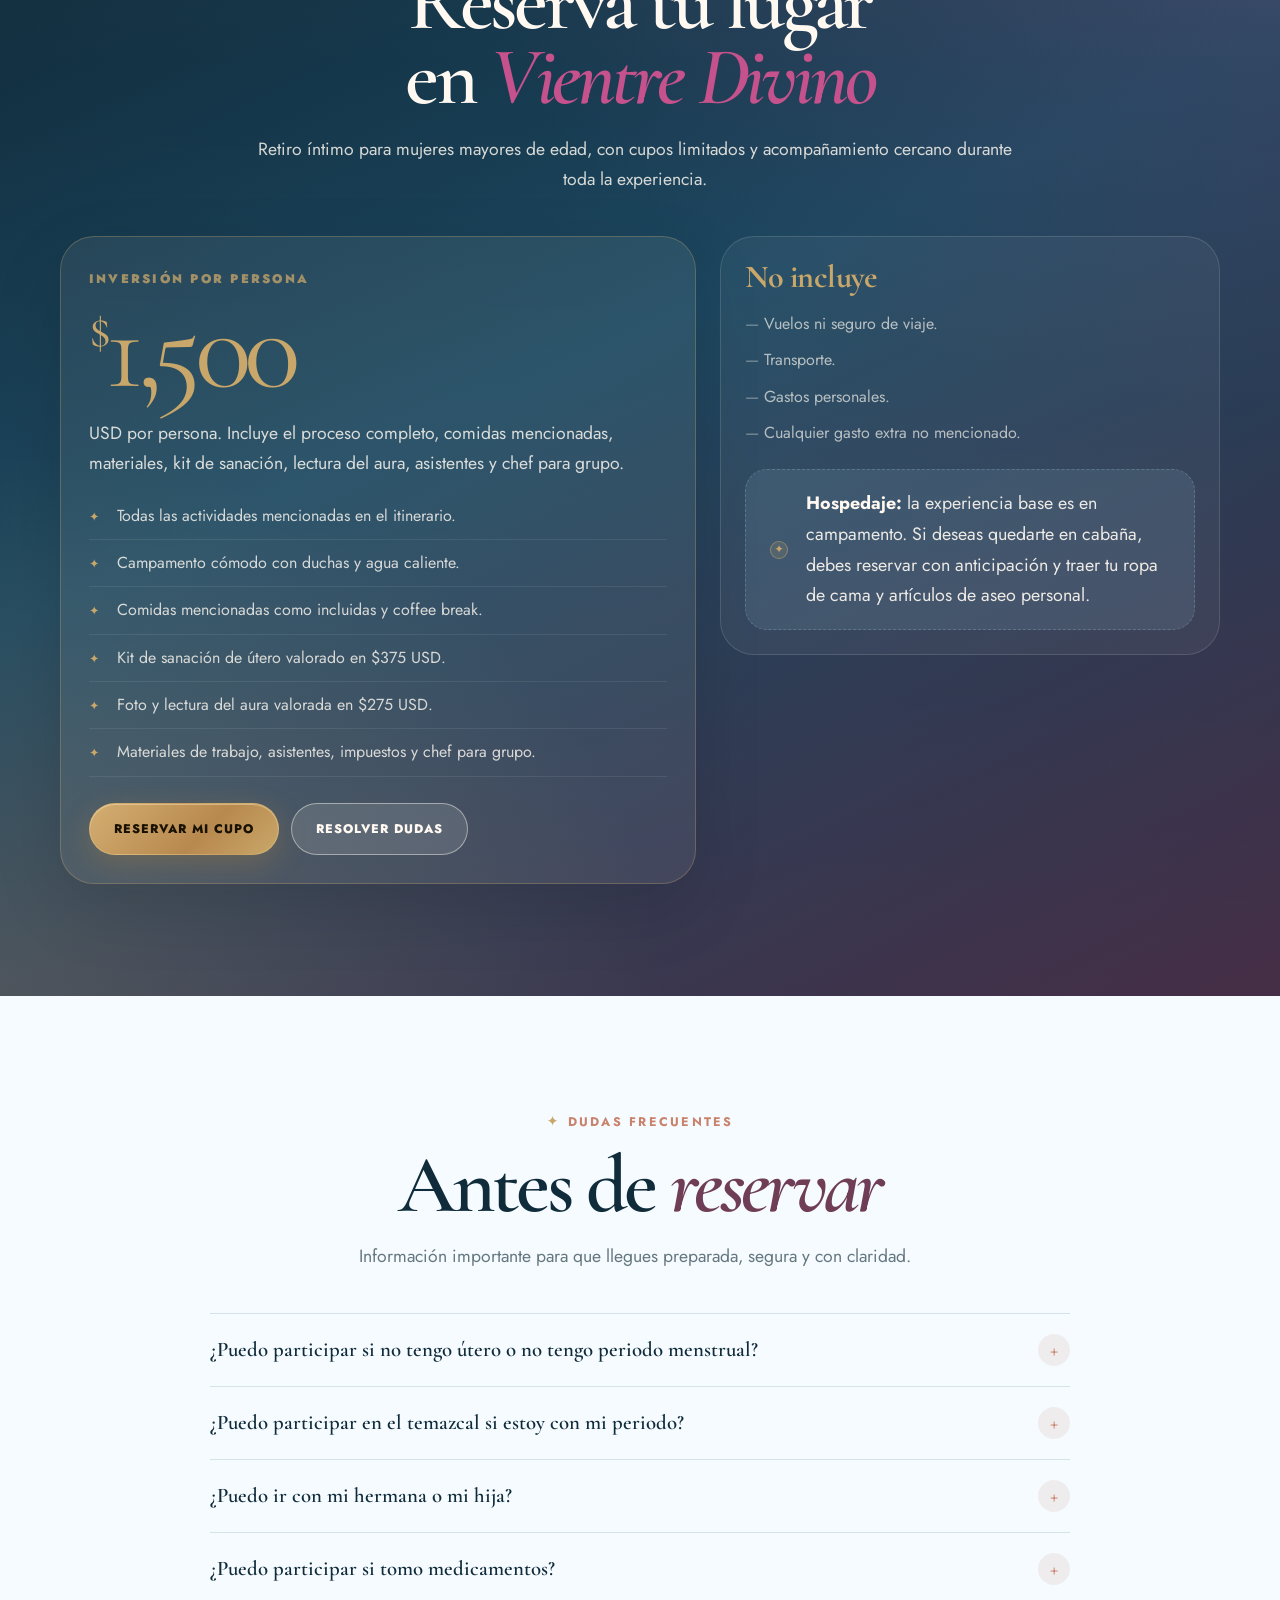
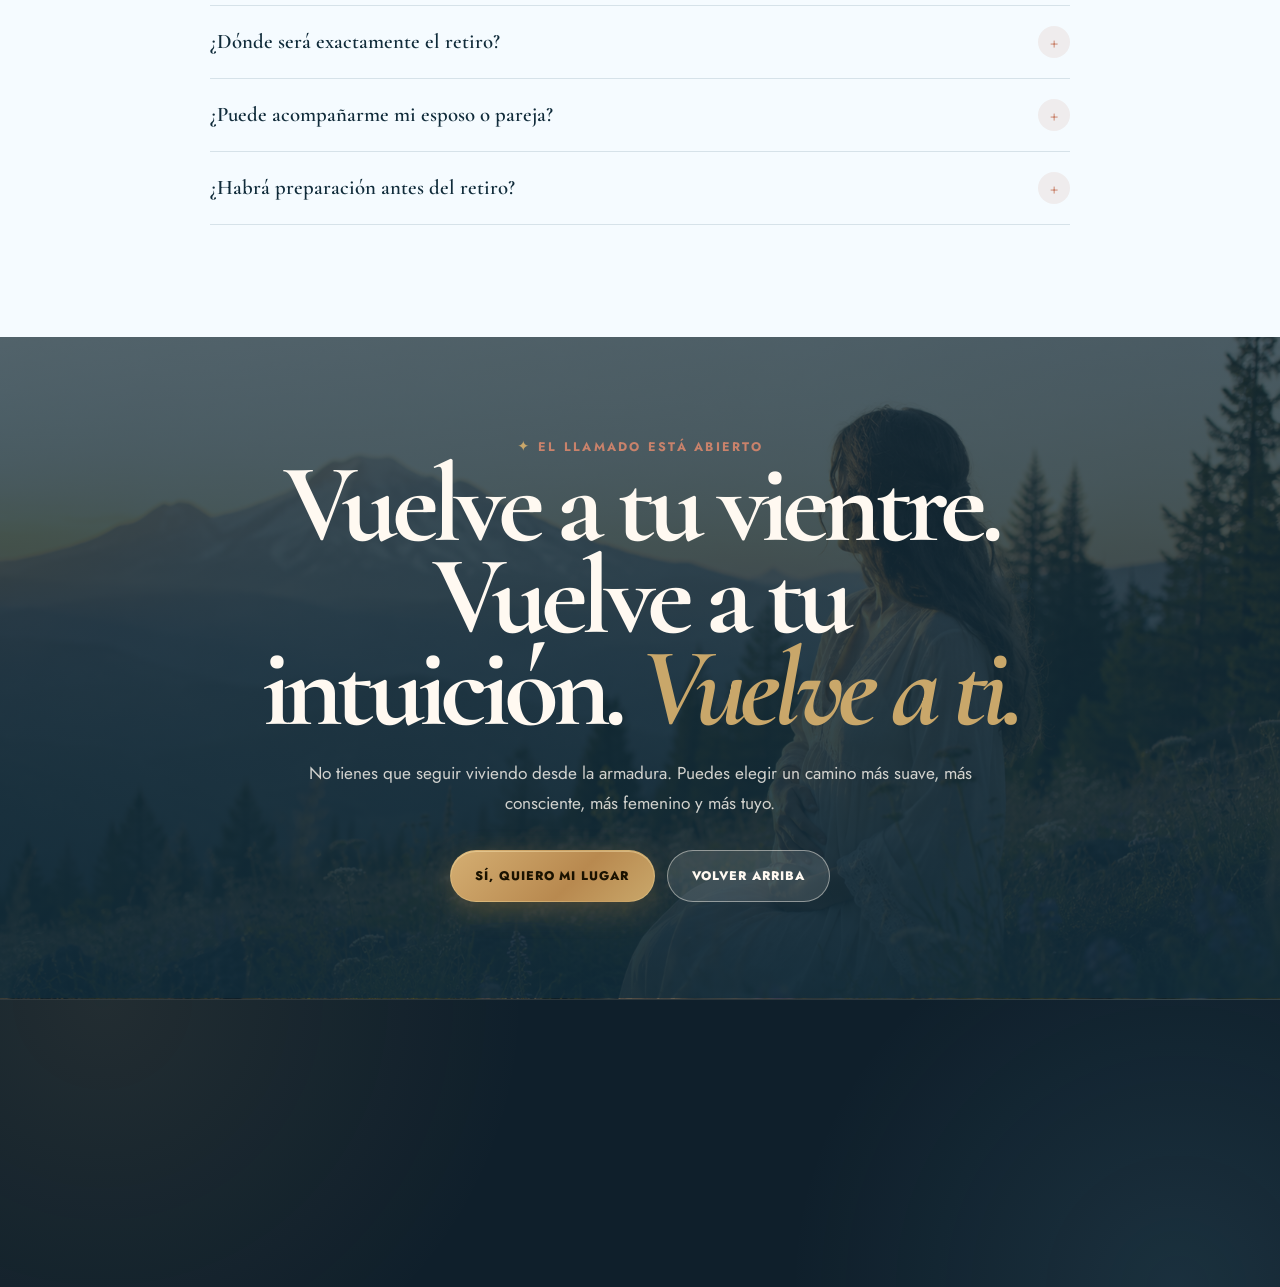
==== commit e1455390: "Fix WebP image stack rendering" ====
--- a/index.html
+++ b/index.html
@@ -11,7 +11,7 @@
   <link href="https://fonts.googleapis.com/css2?family=Cormorant+Garamond:ital,wght@0,400;0,500;0,600;0,700;1,500;1,600&family=Jost:wght@300;400;500;600;700&display=swap" rel="stylesheet" />
   <link rel="stylesheet" href="https://unpkg.com/aos@next/dist/aos.css" />
 
-    <link rel="preload" as="image" href="img/banner.png" fetchpriority="high" />
+    <link rel="preload" as="image" href="img/webp/banner.webp" fetchpriority="high" />
   <link rel="stylesheet" href="assets/css/site.css" />
   <style>
     :root {
@@ -137,6 +137,10 @@
         radial-gradient(circle at 65% 20%, rgba(201, 167, 106, .16), transparent 30%),
         linear-gradient(160deg, rgba(16, 43, 58, .82) 0%, rgba(35, 77, 99, .55) 45%, rgba(111, 61, 86, .48) 100%),
         url("img/banner.png");
+      background-image:
+        radial-gradient(circle at 65% 20%, rgba(201, 167, 106, .16), transparent 30%),
+        linear-gradient(160deg, rgba(16, 43, 58, .82) 0%, rgba(35, 77, 99, .55) 45%, rgba(111, 61, 86, .48) 100%),
+        image-set(url("img/webp/banner.webp") type("image/webp"), url("img/banner.png") type("image/png"));
       background-repeat: no-repeat;
       background-size: cover;
       background-position: center 30%;
@@ -225,7 +229,7 @@
   <header class="header" id="header">
     <div class="container nav-wrap">
       <a href="#inicio" class="brand" aria-label="Mundo Holístico USA inicio">
-        <img src="img/logo-Mundoholistico.png" width="223" height="191" decoding="async" fetchpriority="high" alt="Mundo Holístico USA" class="brand__logo">
+        <img src="img/webp/logo-Mundoholistico.webp" width="223" height="191" decoding="async" fetchpriority="high" alt="Mundo Holístico USA" class="brand__logo">
         <div class="brand__text">
           <span class="brand__title">Mundo</span>
           <span class="brand__subtitle">Holístico USA</span>
@@ -335,8 +339,14 @@
     <section class="section" id="retiro">
       <div class="container split">
         <div class="image-stack reveal">
-          <img class="image-stack__main" src="img/isa-tena.jfif" width="1122" height="1402" decoding="async" alt="Isabela Tena en retrato" loading="lazy" />
-          <img src="img/vientre.png" width="1122" height="1402" decoding="async" alt="Flores silvestres de verano" loading="lazy" />
+          <picture class="image-stack__main">
+            <source type="image/webp" srcset="img/webp/tena-foto.webp" />
+            <img class="image-stack__main" src="img/tena-foto.jpeg" width="1122" height="1402" decoding="async" alt="Isabela Tena en retrato" loading="lazy" />
+          </picture>
+          <picture class="image-stack__secondary">
+            <source type="image/webp" srcset="img/webp/vientre.webp" />
+            <img src="img/vientre.png" width="1122" height="1402" decoding="async" alt="Flores silvestres de verano" loading="lazy" />
+          </picture>
         </div>
         <div class="reveal">
           <span class="label">Lo femenino como medicina</span>
@@ -416,11 +426,11 @@
           <p class="copy"><strong>Vientre Divino es una invitación a volver al cuerpo, al vientre, al linaje y a la sabiduría interna, acompañada por la fuerza sagrada de la montaña.</strong></p>
         </div>
         <div class="shasta-media-grid">
-          <figure class="shasta-photo reveal"><img src="img/shasta.png" alt="Vista rosada de Mount Shasta" loading="lazy" decoding="async" /></figure>
-          <figure class="shasta-photo reveal"><img src="img/sunrise-shasta.png" alt="Luz de amanecer sobre Mount Shasta" loading="lazy" decoding="async" /></figure>
-          <figure class="shasta-photo reveal"><img src="img/isa-shasta-night.jpeg" alt="Noche en Mount Shasta" loading="lazy" decoding="async" /></figure>
-          <figure class="shasta-photo reveal"><img src="img/mount-shasta-bg.png" alt="Paisaje panoramico de Mount Shasta" loading="lazy" decoding="async" /></figure>
-          <figure class="shasta-photo reveal"><img src="img/shasta-img.png" alt="Escena natural de Mount Shasta" loading="lazy" decoding="async" /></figure>
+          <figure class="shasta-photo reveal"><picture><source type="image/webp" srcset="img/webp/shasta.webp" /><img src="img/shasta.png" alt="Vista rosada de Mount Shasta" loading="lazy" decoding="async" /></picture></figure>
+          <figure class="shasta-photo reveal"><picture><source type="image/webp" srcset="img/webp/sunrise-shasta.webp" /><img src="img/sunrise-shasta.png" alt="Luz de amanecer sobre Mount Shasta" loading="lazy" decoding="async" /></picture></figure>
+          <figure class="shasta-photo reveal"><picture><source type="image/webp" srcset="img/webp/isa-shasta-night.webp" /><img src="img/isa-shasta-night.jpeg" alt="Noche en Mount Shasta" loading="lazy" decoding="async" /></picture></figure>
+          <figure class="shasta-photo reveal"><picture><source type="image/webp" srcset="img/webp/mount-shasta-bg.webp" /><img src="img/mount-shasta-bg.png" alt="Paisaje panoramico de Mount Shasta" loading="lazy" decoding="async" /></picture></figure>
+          <figure class="shasta-photo reveal"><picture><source type="image/webp" srcset="img/webp/shasta-img.webp" /><img src="img/shasta-img.png" alt="Escena natural de Mount Shasta" loading="lazy" decoding="async" /></picture></figure>
           <figure class="shasta-photo reveal"><img src="img/mount-shasta-nature.png" alt="Naturaleza de Mount Shasta" loading="lazy" decoding="async" /></figure>
         </div>
       </div>
@@ -434,13 +444,13 @@
           <p class="copy">Estas fotografías muestran momentos reales de procesos ya vividos con Isabela. No son ideas abstractas: son prueba de que este trabajo ha acompañado a mujeres antes, con presencia, experiencia y resultados que se sienten.</p>
         </div>
         <div class="proof-gallery-grid">
-          <figure class="proof-shot reveal"><img src="img/experience.jpeg" alt="Experiencia real de retiro con Isabela" loading="lazy" decoding="async" /></figure>
-          <figure class="proof-shot reveal"><img src="img/experience-1.jpeg" alt="Participantes en retiro anterior con Isabela 1" loading="lazy" decoding="async" /></figure>
-          <figure class="proof-shot reveal"><img src="img/experience-2.jpeg" alt="Participantes en retiro anterior con Isabela 2" loading="lazy" decoding="async" /></figure>
-          <figure class="proof-shot reveal"><img src="img/experience-3.jpeg" alt="Participantes en retiro anterior con Isabela 3" loading="lazy" decoding="async" /></figure>
-          <figure class="proof-shot reveal"><img src="img/experience-5.jpeg" alt="Participantes en retiro anterior con Isabela 5" loading="lazy" decoding="async" /></figure>
-          <figure class="proof-shot reveal"><img src="img/experience-6.jpeg" alt="Participantes en retiro anterior con Isabela 6" loading="lazy" decoding="async" /></figure>
-          <figure class="proof-shot reveal"><img src="img/experience-7.jpeg" alt="Participantes en retiro anterior con Isabela 7" loading="lazy" decoding="async" /></figure>
+          <figure class="proof-shot reveal"><picture><source type="image/webp" srcset="img/webp/experience.webp" /><img src="img/experience.jpeg" alt="Experiencia real de retiro con Isabela" loading="lazy" decoding="async" /></picture></figure>
+          <figure class="proof-shot reveal"><picture><source type="image/webp" srcset="img/webp/experience-1.webp" /><img src="img/experience-1.jpeg" alt="Participantes en retiro anterior con Isabela 1" loading="lazy" decoding="async" /></picture></figure>
+          <figure class="proof-shot reveal"><picture><source type="image/webp" srcset="img/webp/experience-2.webp" /><img src="img/experience-2.jpeg" alt="Participantes en retiro anterior con Isabela 2" loading="lazy" decoding="async" /></picture></figure>
+          <figure class="proof-shot reveal"><picture><source type="image/webp" srcset="img/webp/experience-3.webp" /><img src="img/experience-3.jpeg" alt="Participantes en retiro anterior con Isabela 3" loading="lazy" decoding="async" /></picture></figure>
+          <figure class="proof-shot reveal"><picture><source type="image/webp" srcset="img/webp/experience-5.webp" /><img src="img/experience-5.jpeg" alt="Participantes en retiro anterior con Isabela 5" loading="lazy" decoding="async" /></picture></figure>
+          <figure class="proof-shot reveal"><picture><source type="image/webp" srcset="img/webp/experience-6.webp" /><img src="img/experience-6.jpeg" alt="Participantes en retiro anterior con Isabela 6" loading="lazy" decoding="async" /></picture></figure>
+          <figure class="proof-shot reveal"><picture><source type="image/webp" srcset="img/webp/experience-7.webp" /><img src="img/experience-7.jpeg" alt="Participantes en retiro anterior con Isabela 7" loading="lazy" decoding="async" /></picture></figure>
         </div>
       </div>
     </section>
@@ -463,7 +473,10 @@
       <div class="container">
         <div class="guide-card reveal">
           <div class="guide-photo">
-            <img class="guide-photo__img" src="img/tena-foto.jpeg" alt="Foto de Isabela Tena" loading="lazy" decoding="async" />
+            <picture>
+              <source type="image/webp" srcset="img/webp/tena-foto.webp" />
+              <img class="guide-photo__img" src="img/tena-foto.jpeg" alt="Foto de Isabela Tena" loading="lazy" decoding="async" />
+            </picture>
           </div>
           <div>
             <span class="label">Tu guía en esta travesía</span>
--- a/assets/css/site.css
+++ b/assets/css/site.css
@@ -679,42 +679,50 @@
       position: relative;
       min-height: clamp(320px, 78vw, 440px);
     }
-    .image-stack img {
-      width: 84%;
-      height: clamp(250px, 58vw, 360px);
+    .image-stack picture {
+      display: block;
+    }
+    .image-stack picture img {
+      display: block;
+      width: 100%;
+      height: 100%;
       object-fit: cover;
       object-position: center 42%;
       border-radius: 999px 999px var(--radio-xl) var(--radio-xl);
       box-shadow: var(--sombra-suave);
     }
-    .image-stack img.image-stack__main {
+    .image-stack picture.image-stack__main {
+      width: 84%;
+      height: clamp(250px, 58vw, 360px);
+    }
+    .image-stack picture.image-stack__main img {
       object-fit: contain;
       object-position: center center;
       background: rgba(16, 43, 58, .1);
     }
-    .image-stack img:nth-child(2) {
+    .image-stack picture.image-stack__secondary {
       position: absolute;
       right: clamp(0px, 1vw, 8px);
       bottom: 0;
       width: 58%;
       height: clamp(170px, 38vw, 235px);
-      object-position: center 40%;
       border: 10px solid var(--azul-bruma);
       border-radius: var(--radio-xl);
+      overflow: hidden;
     }
     @media (max-width: 559px) {
       .image-stack {
         min-height: 320px;
       }
-      .image-stack img {
+      .image-stack picture.image-stack__main {
         width: 92%;
         height: 235px;
       }
-      .image-stack img.image-stack__main {
+      .image-stack picture.image-stack__main img {
         object-fit: contain;
         object-position: center center;
       }
-      .image-stack img:nth-child(2) {
+      .image-stack picture.image-stack__secondary {
         width: 64%;
         height: 150px;
         border-width: 7px;
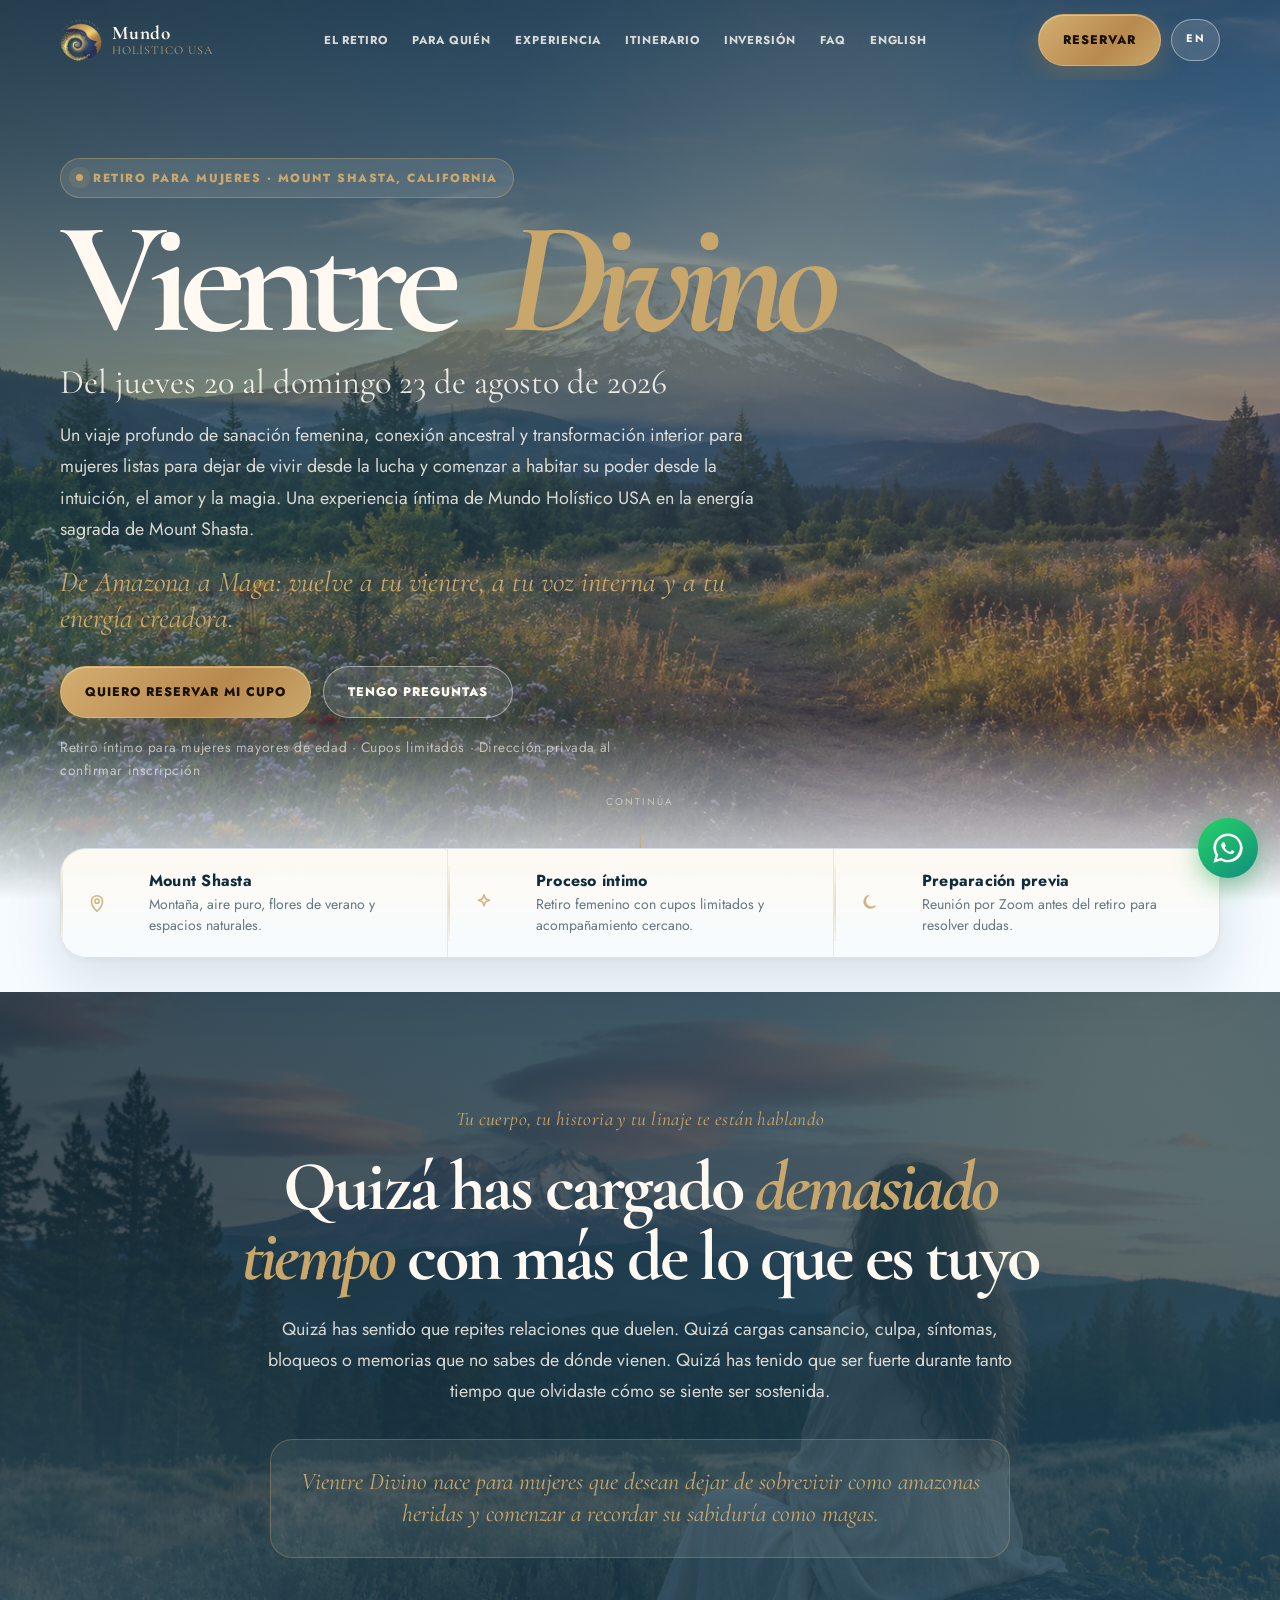
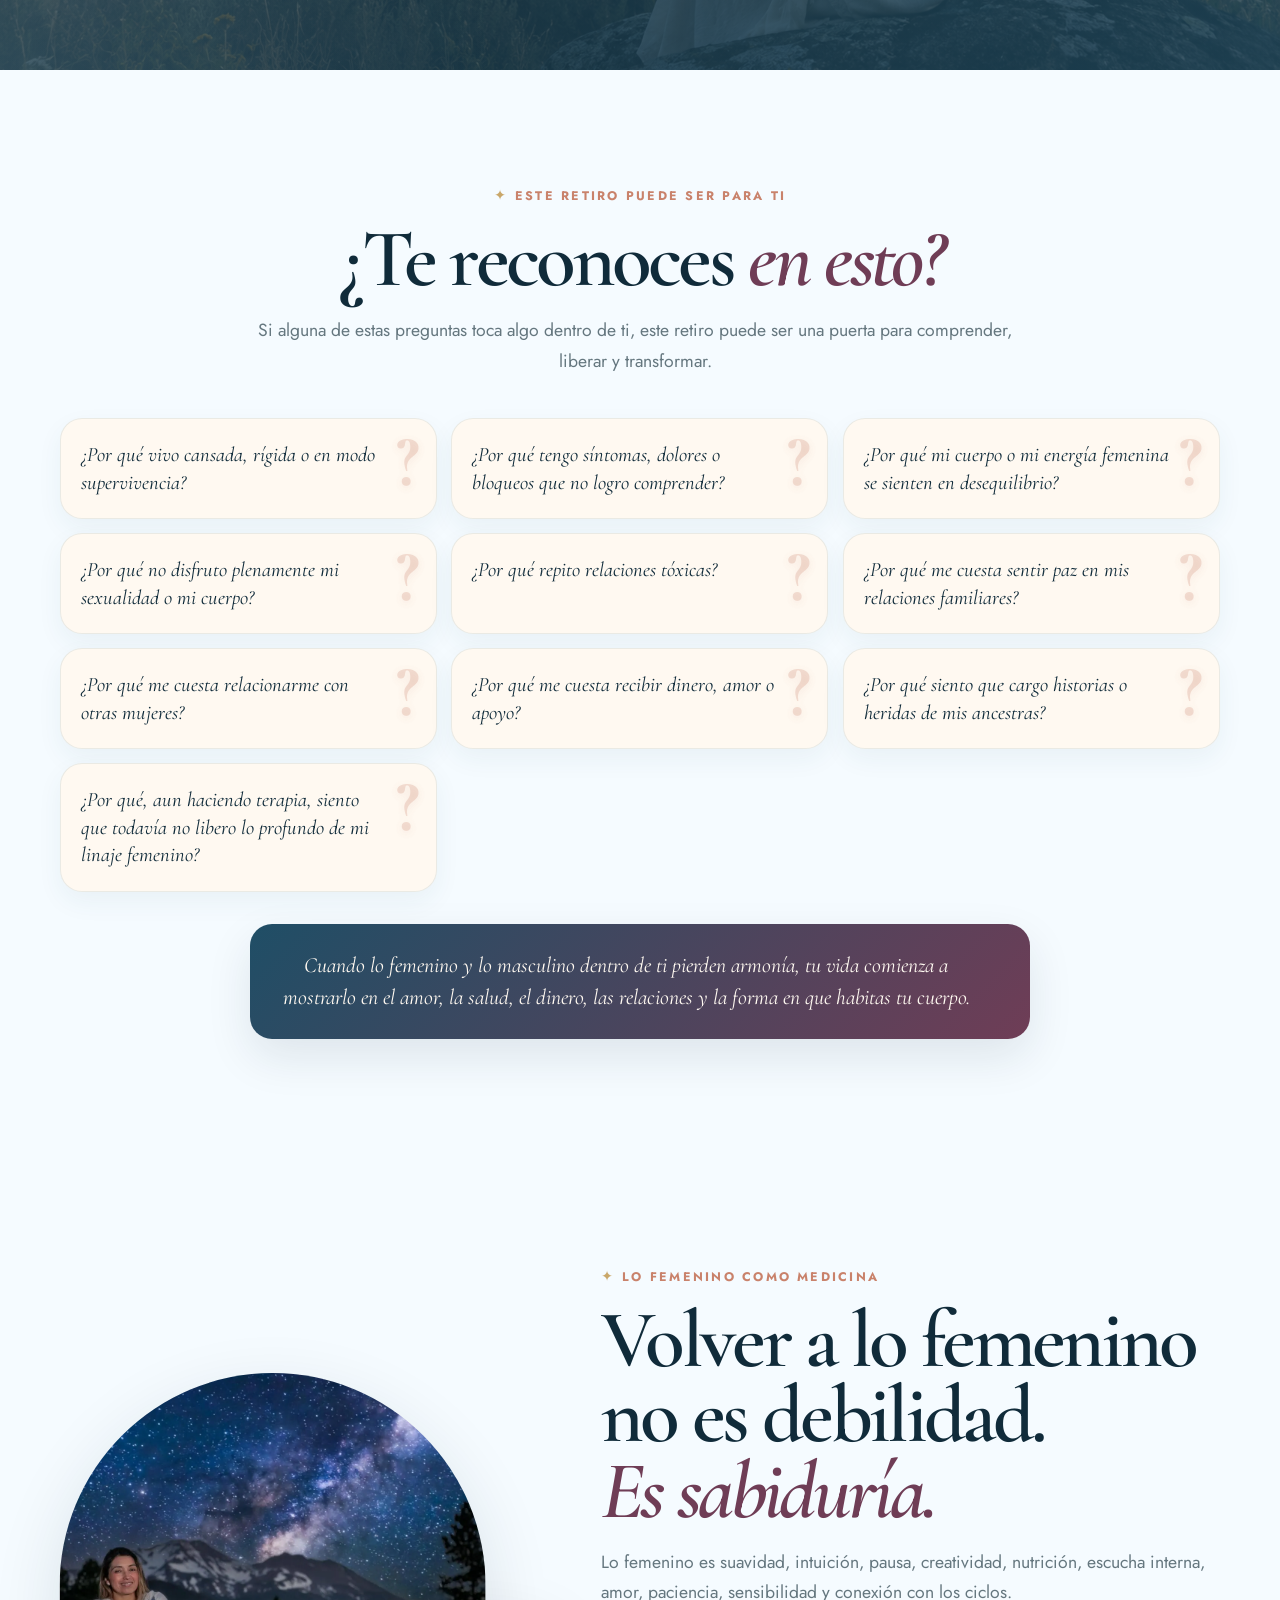
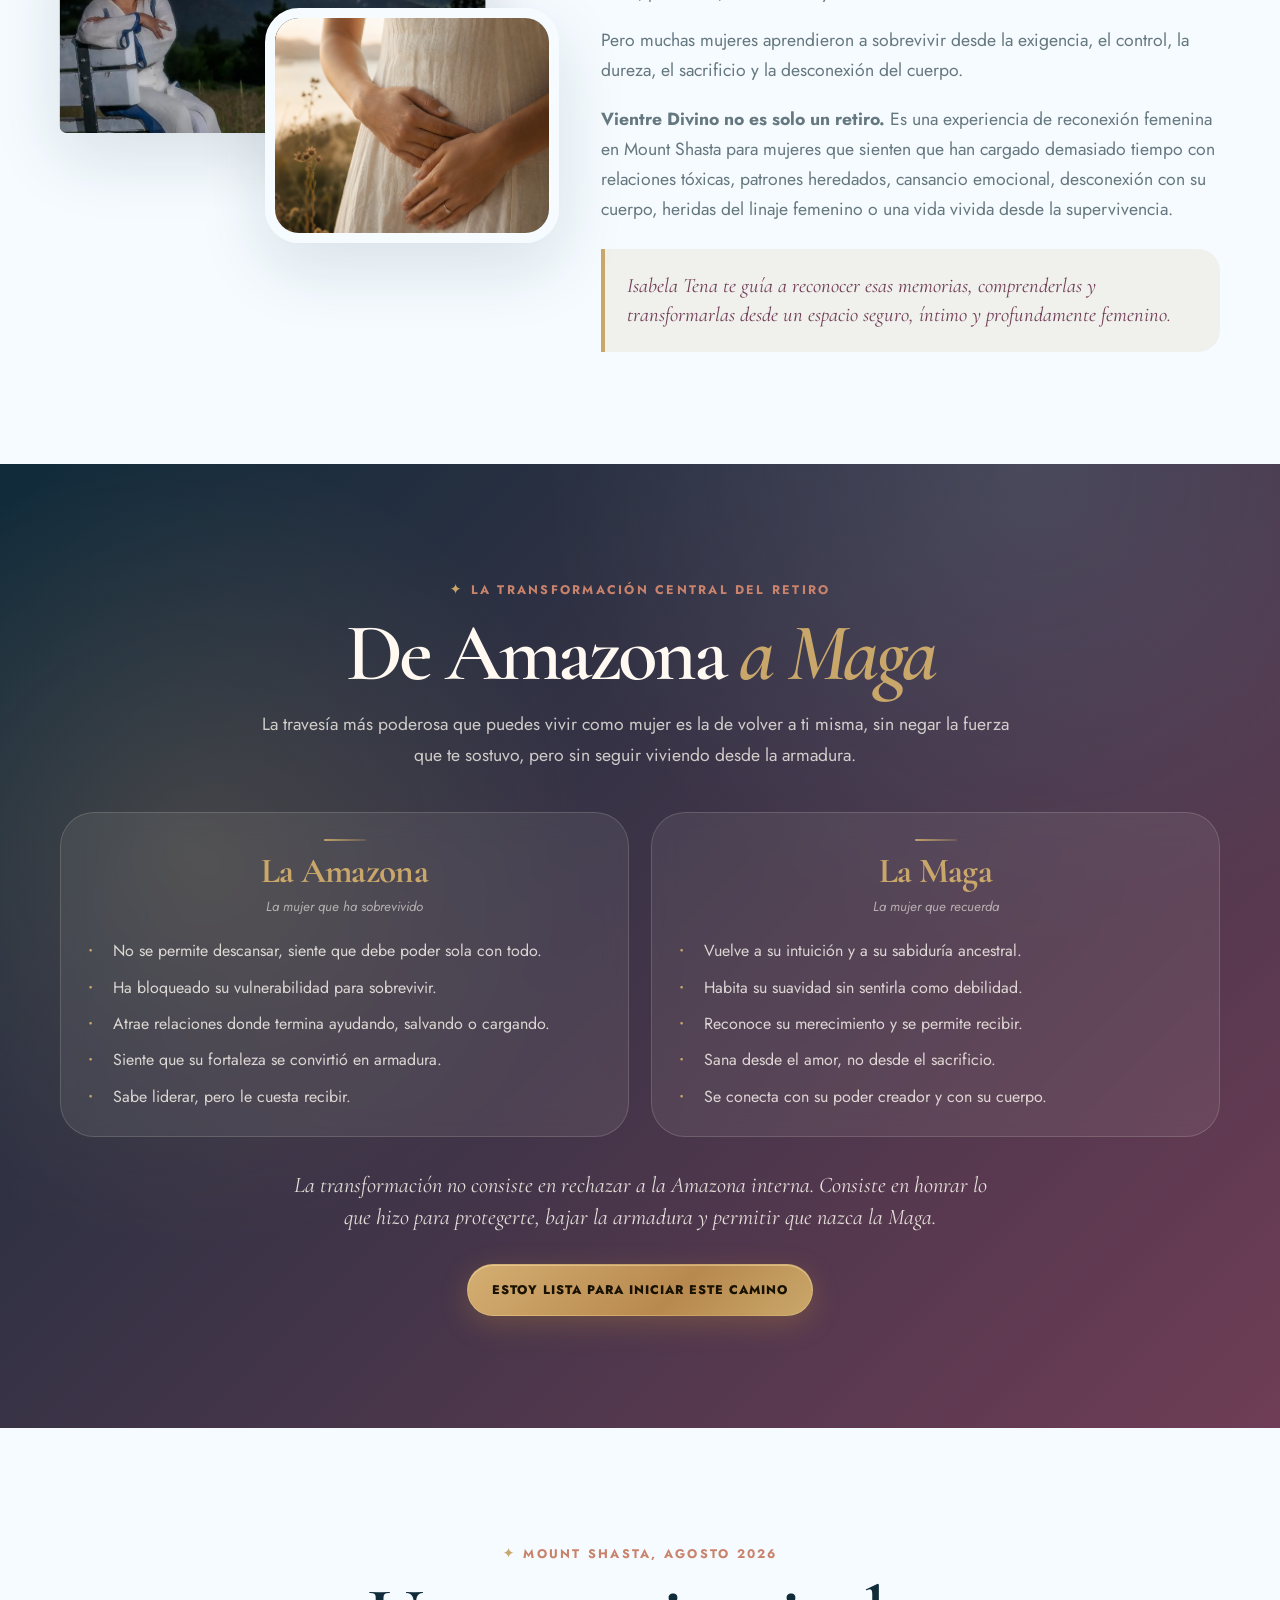
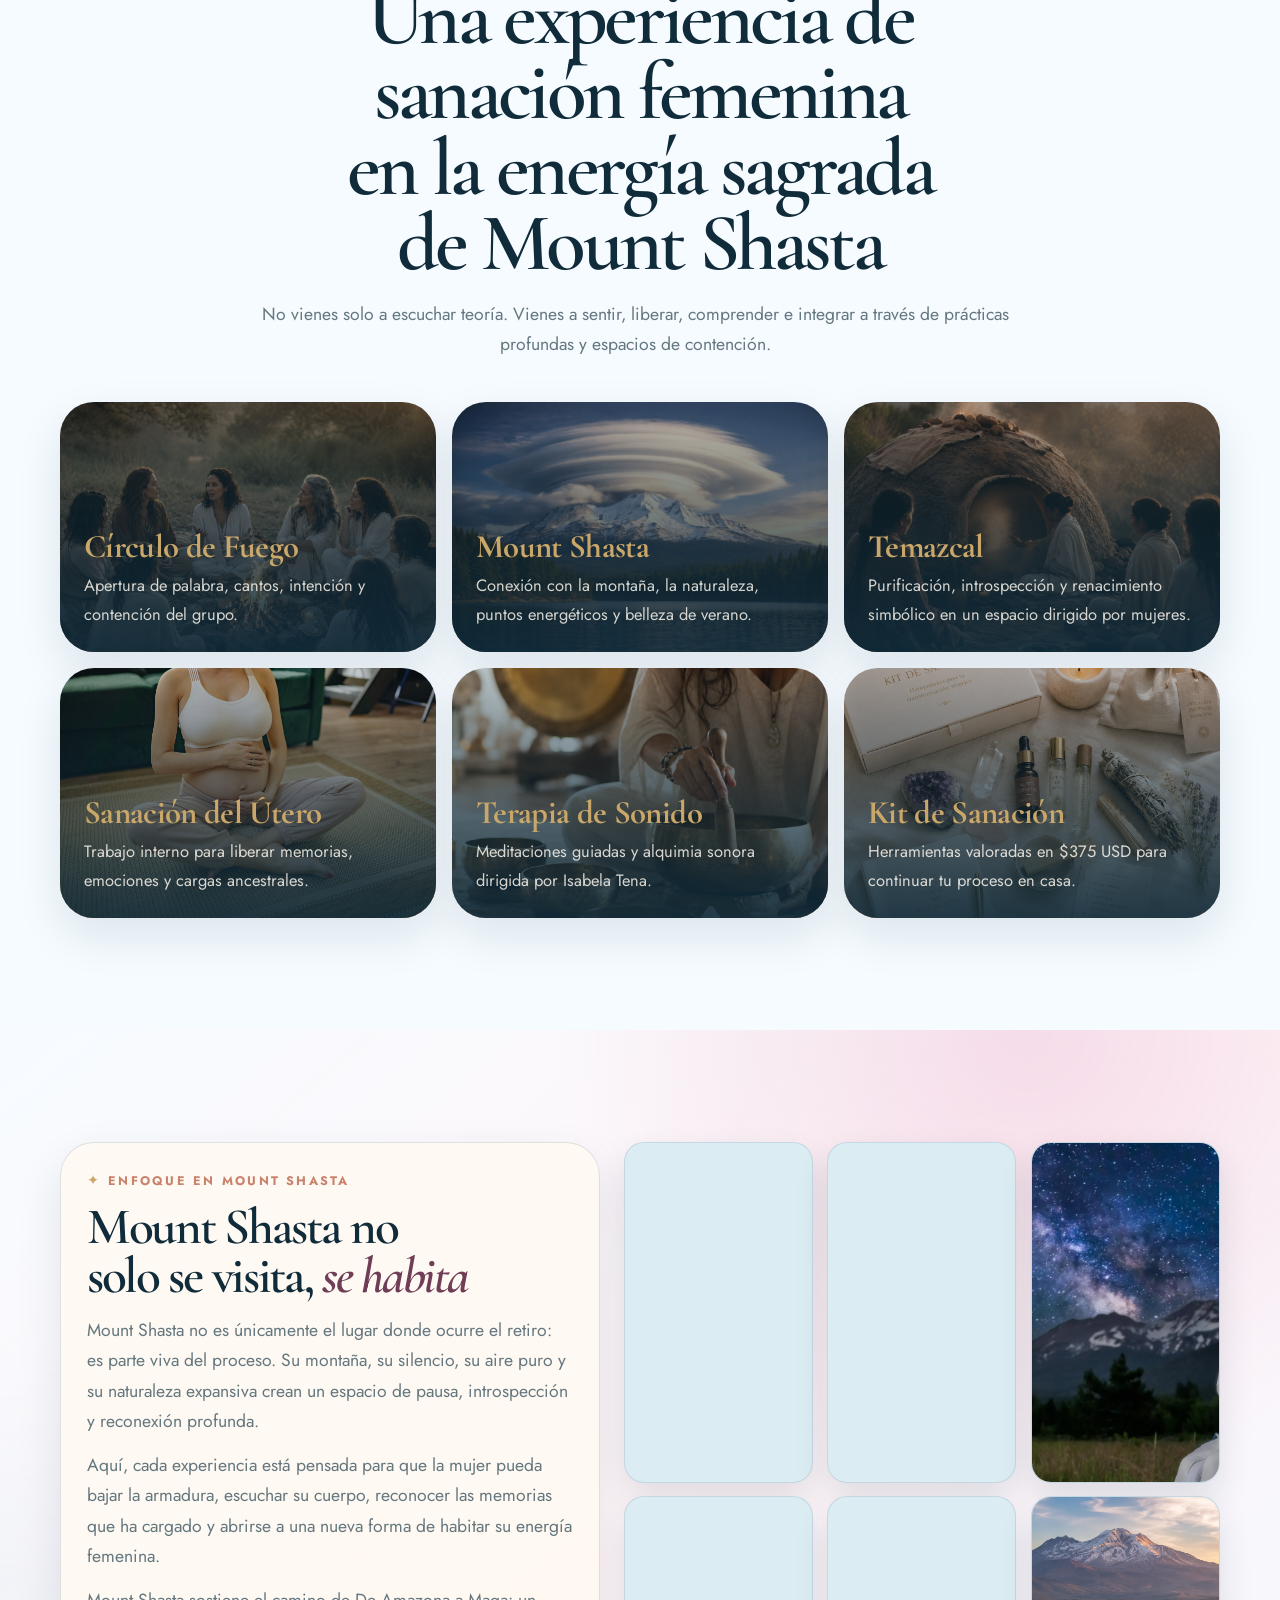
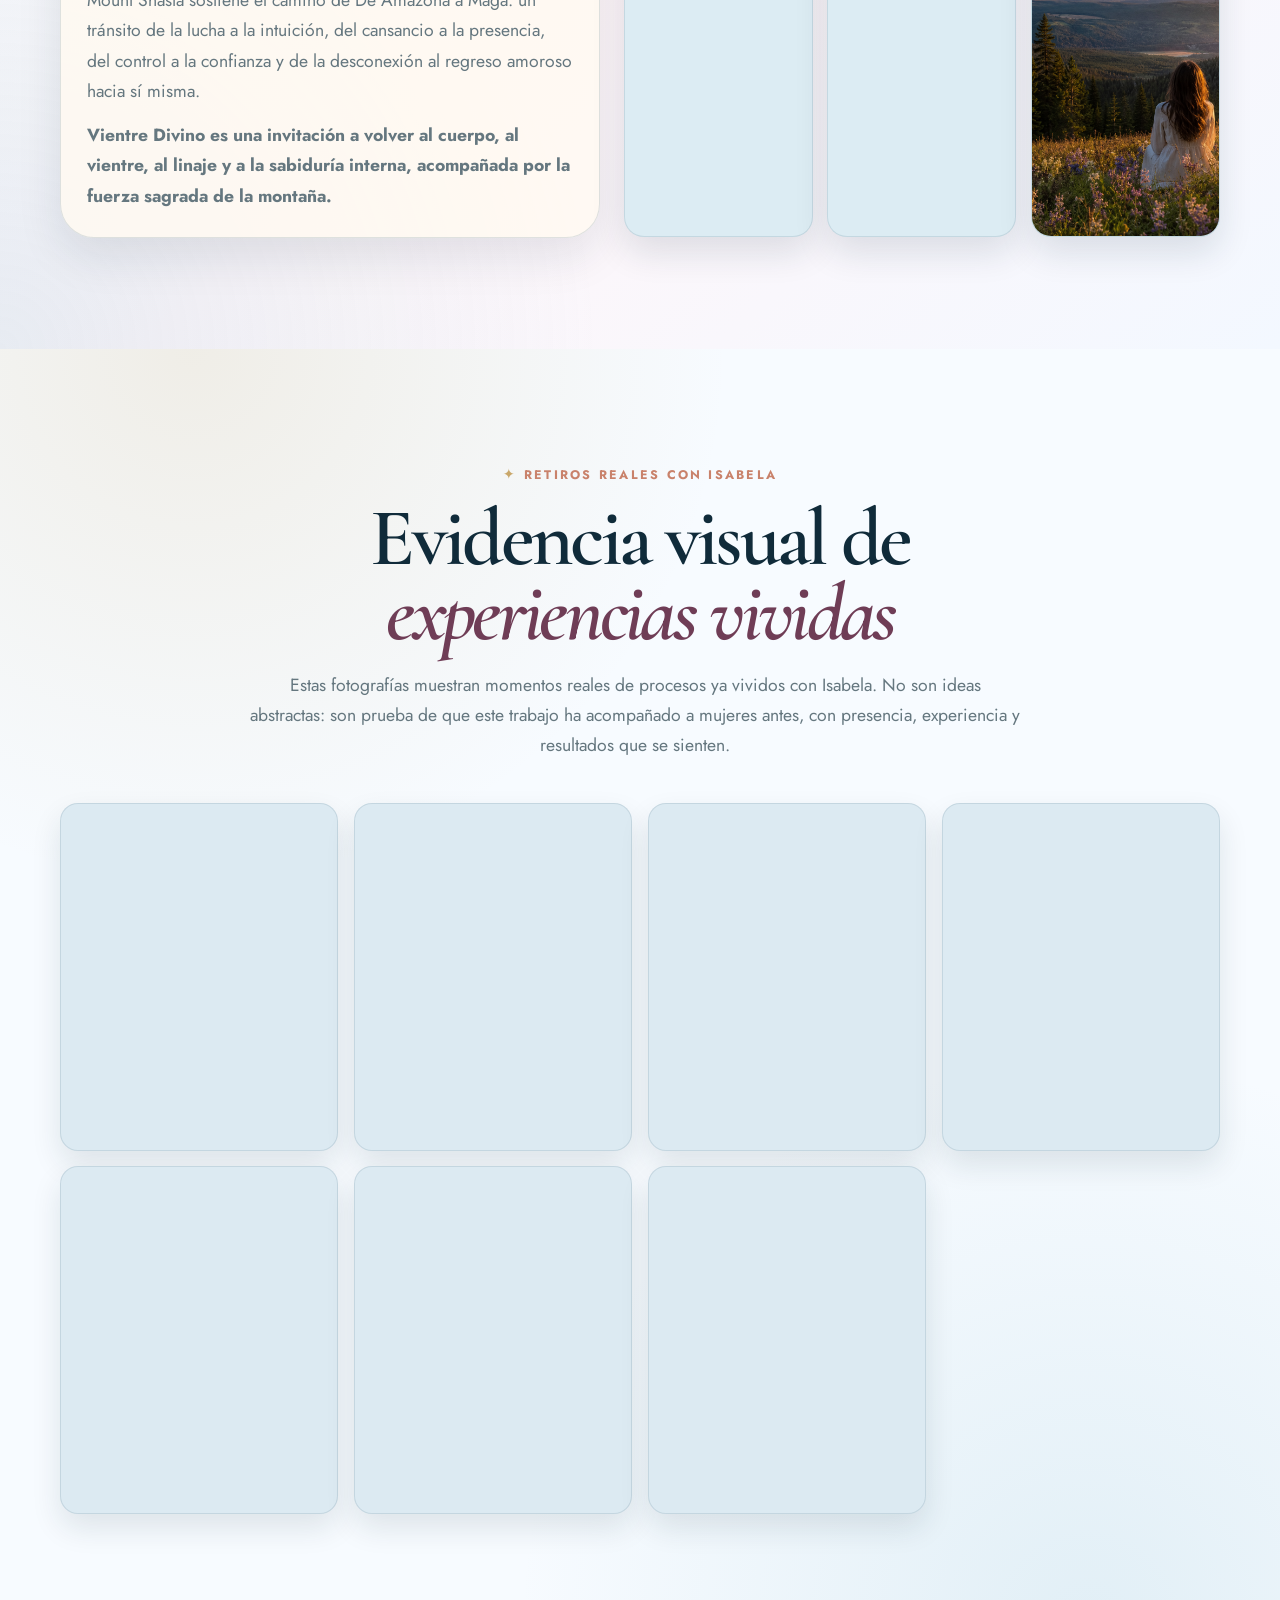
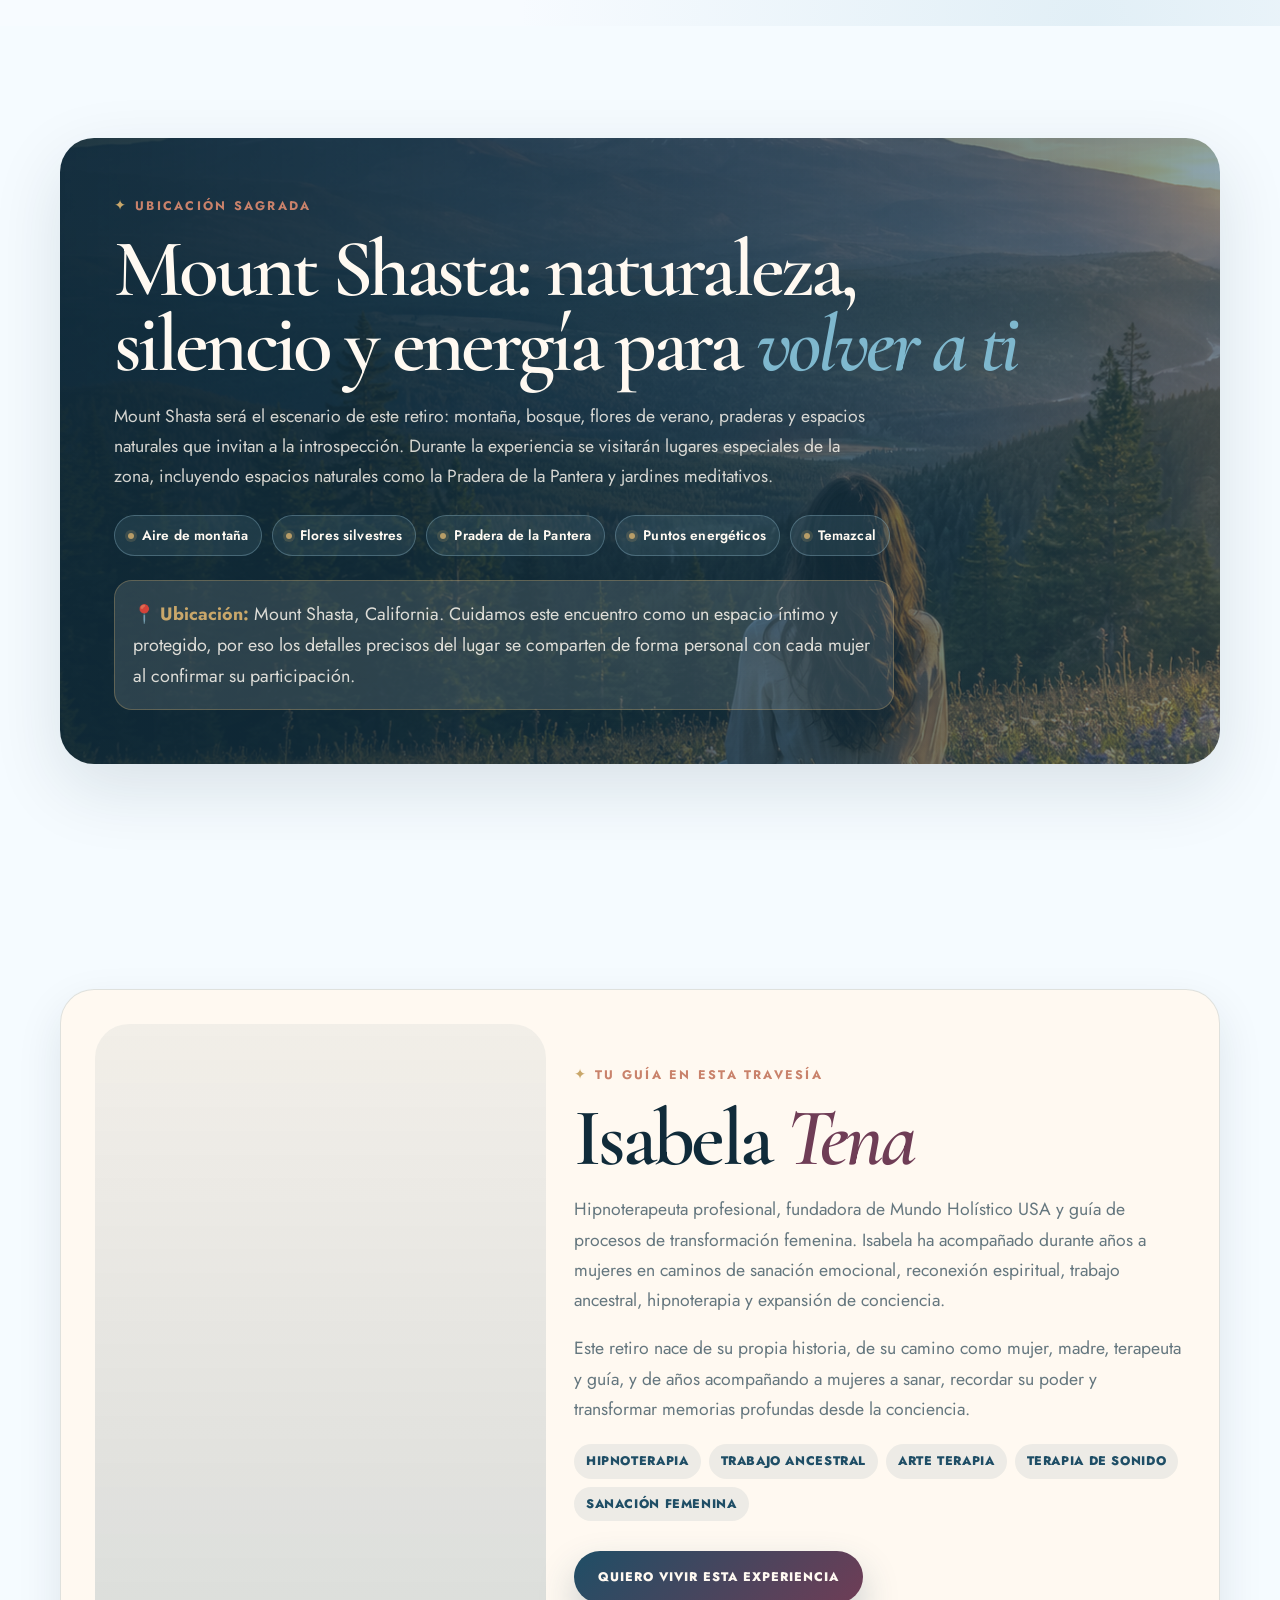
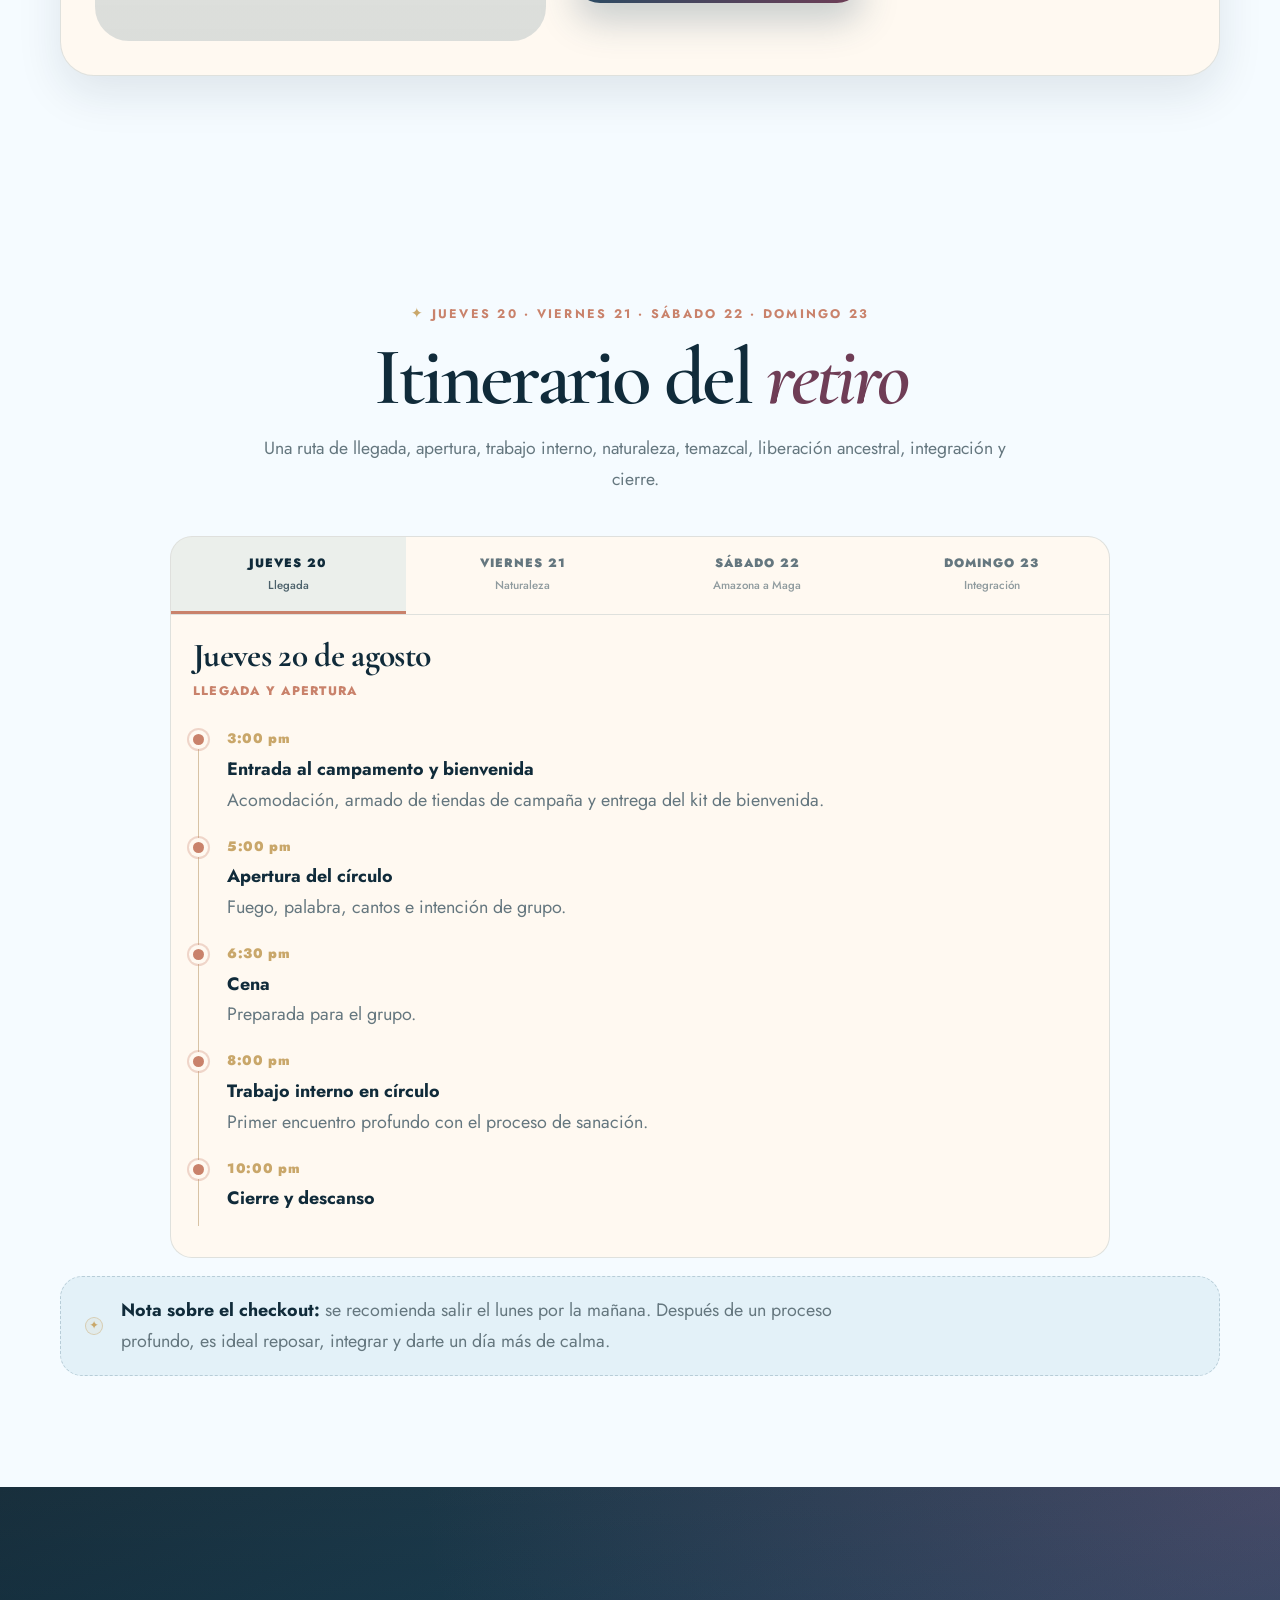
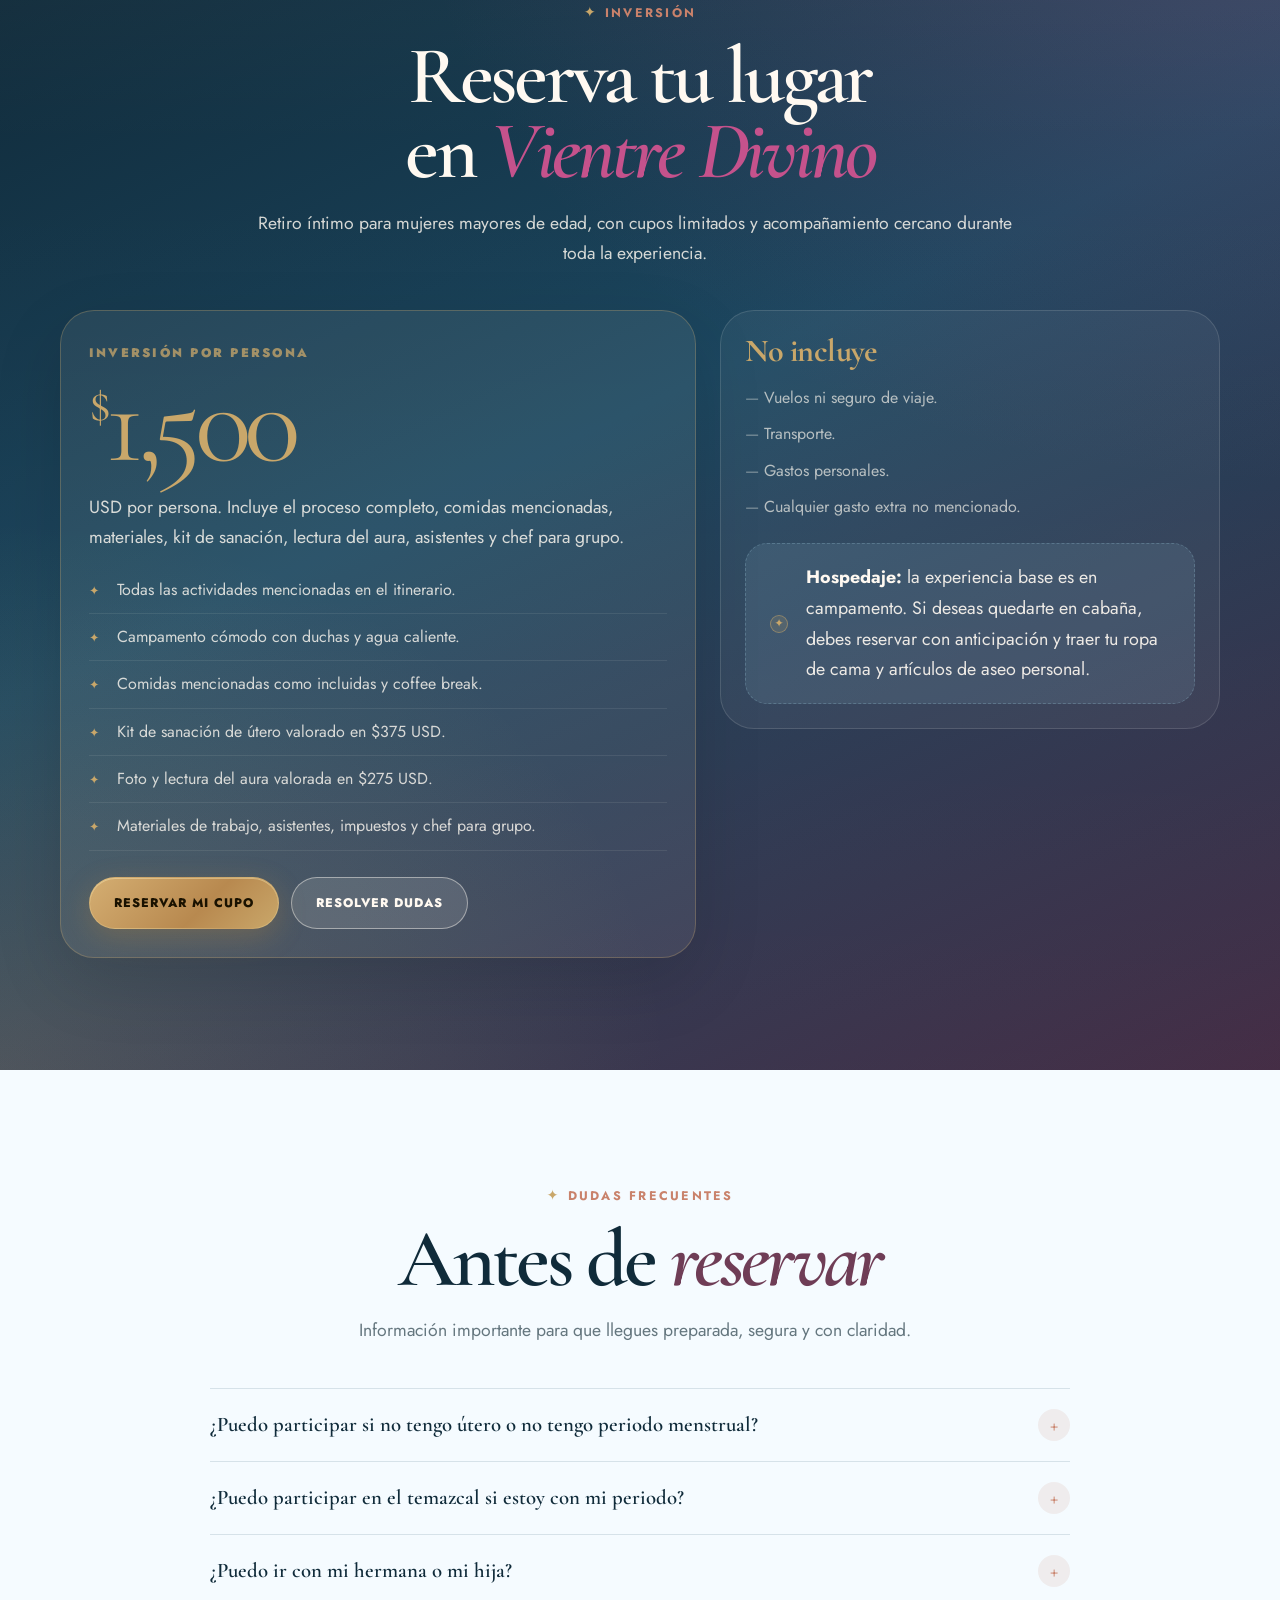
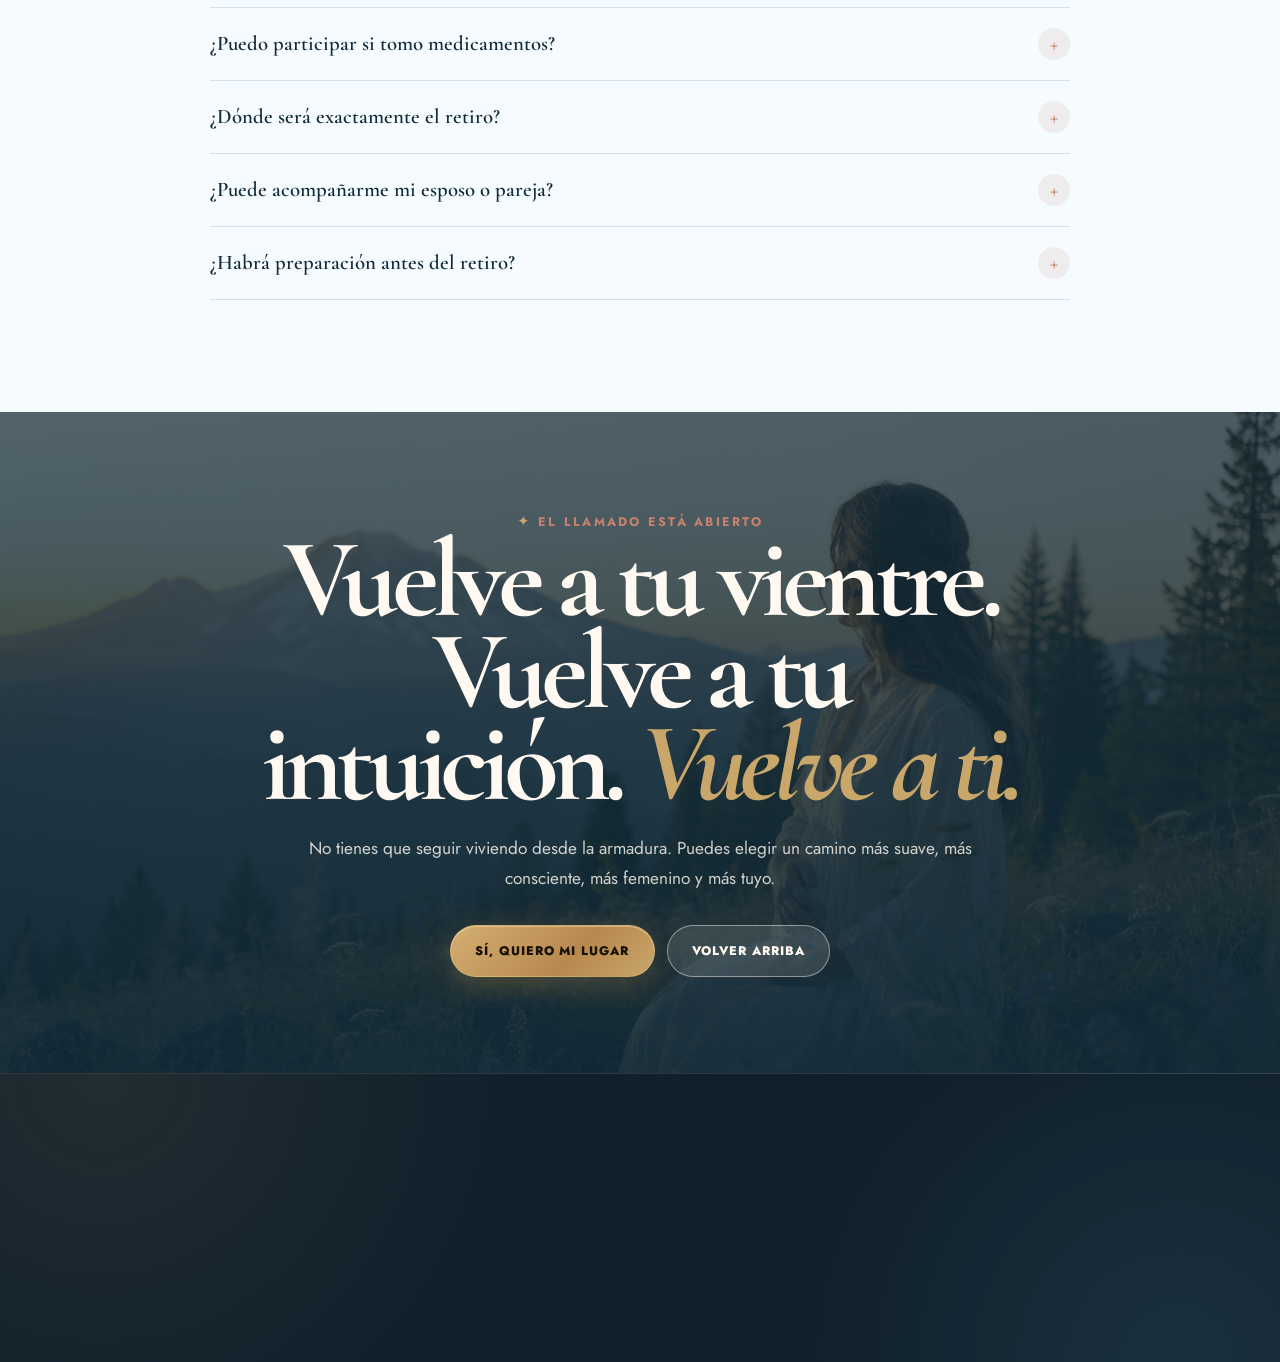
==== commit 28e857f4: "Fix mirrored image stack and add WebP assets" ====
--- a/index.html
+++ b/index.html
@@ -339,11 +339,11 @@
     <section class="section" id="retiro">
       <div class="container split">
         <div class="image-stack reveal">
-          <picture class="image-stack__main">
-            <source type="image/webp" srcset="img/webp/tena-foto.webp" />
-            <img class="image-stack__main" src="img/tena-foto.jpeg" width="1122" height="1402" decoding="async" alt="Isabela Tena en retrato" loading="lazy" />
+          <picture class="image-stack__primary">
+            <source type="image/webp" srcset="img/webp/isa-shasta-night.webp" />
+            <img class="image-stack__main" src="img/isa-shasta-night.jpeg" width="1122" height="1402" decoding="async" alt="Isabela Tena en Mount Shasta de noche" loading="lazy" />
           </picture>
-          <picture class="image-stack__secondary">
+          <picture class="image-stack__accent">
             <source type="image/webp" srcset="img/webp/vientre.webp" />
             <img src="img/vientre.png" width="1122" height="1402" decoding="async" alt="Flores silvestres de verano" loading="lazy" />
           </picture>
--- a/assets/css/site.css
+++ b/assets/css/site.css
@@ -678,55 +678,66 @@
     .image-stack {
       position: relative;
       min-height: clamp(320px, 78vw, 440px);
+      padding-bottom: clamp(84px, 14vw, 110px);
     }
     .image-stack picture {
       display: block;
     }
-    .image-stack picture img {
-      display: block;
+    .image-stack__primary {
+      width: 84%;
+    }
+    .image-stack__primary img {
       width: 100%;
-      height: 100%;
+      height: clamp(250px, 58vw, 360px);
       object-fit: cover;
       object-position: center 42%;
       border-radius: 999px 999px var(--radio-xl) var(--radio-xl);
       box-shadow: var(--sombra-suave);
     }
-    .image-stack picture.image-stack__main {
-      width: 84%;
-      height: clamp(250px, 58vw, 360px);
-    }
-    .image-stack picture.image-stack__main img {
-      object-fit: contain;
-      object-position: center center;
+    .image-stack img.image-stack__main {
+      object-fit: cover;
+      object-position: center 30%;
       background: rgba(16, 43, 58, .1);
-    }
-    .image-stack picture.image-stack__secondary {
+      transform: scaleX(-1);
+    }
+    .image-stack__accent {
       position: absolute;
       right: clamp(0px, 1vw, 8px);
       bottom: 0;
       width: 58%;
+    }
+    .image-stack__accent img {
+      width: 100%;
       height: clamp(170px, 38vw, 235px);
+      object-fit: cover;
+      object-position: center 40%;
       border: 10px solid var(--azul-bruma);
       border-radius: var(--radio-xl);
-      overflow: hidden;
+      box-shadow: var(--sombra-suave);
     }
     @media (max-width: 559px) {
       .image-stack {
         min-height: 320px;
-      }
-      .image-stack picture.image-stack__main {
+        padding-bottom: 92px;
+      }
+      .image-stack__primary {
         width: 92%;
+      }
+      .image-stack__primary img {
         height: 235px;
       }
-      .image-stack picture.image-stack__main img {
-        object-fit: contain;
-        object-position: center center;
-      }
-      .image-stack picture.image-stack__secondary {
+      .image-stack img.image-stack__main {
+        object-fit: cover;
+        object-position: center 32%;
+        transform: scaleX(-1);
+      }
+      .image-stack__accent {
         width: 64%;
+        right: 0;
+      }
+      .image-stack__accent img {
         height: 150px;
         border-width: 7px;
-        right: 0;
       }
     }
     .quote-card {
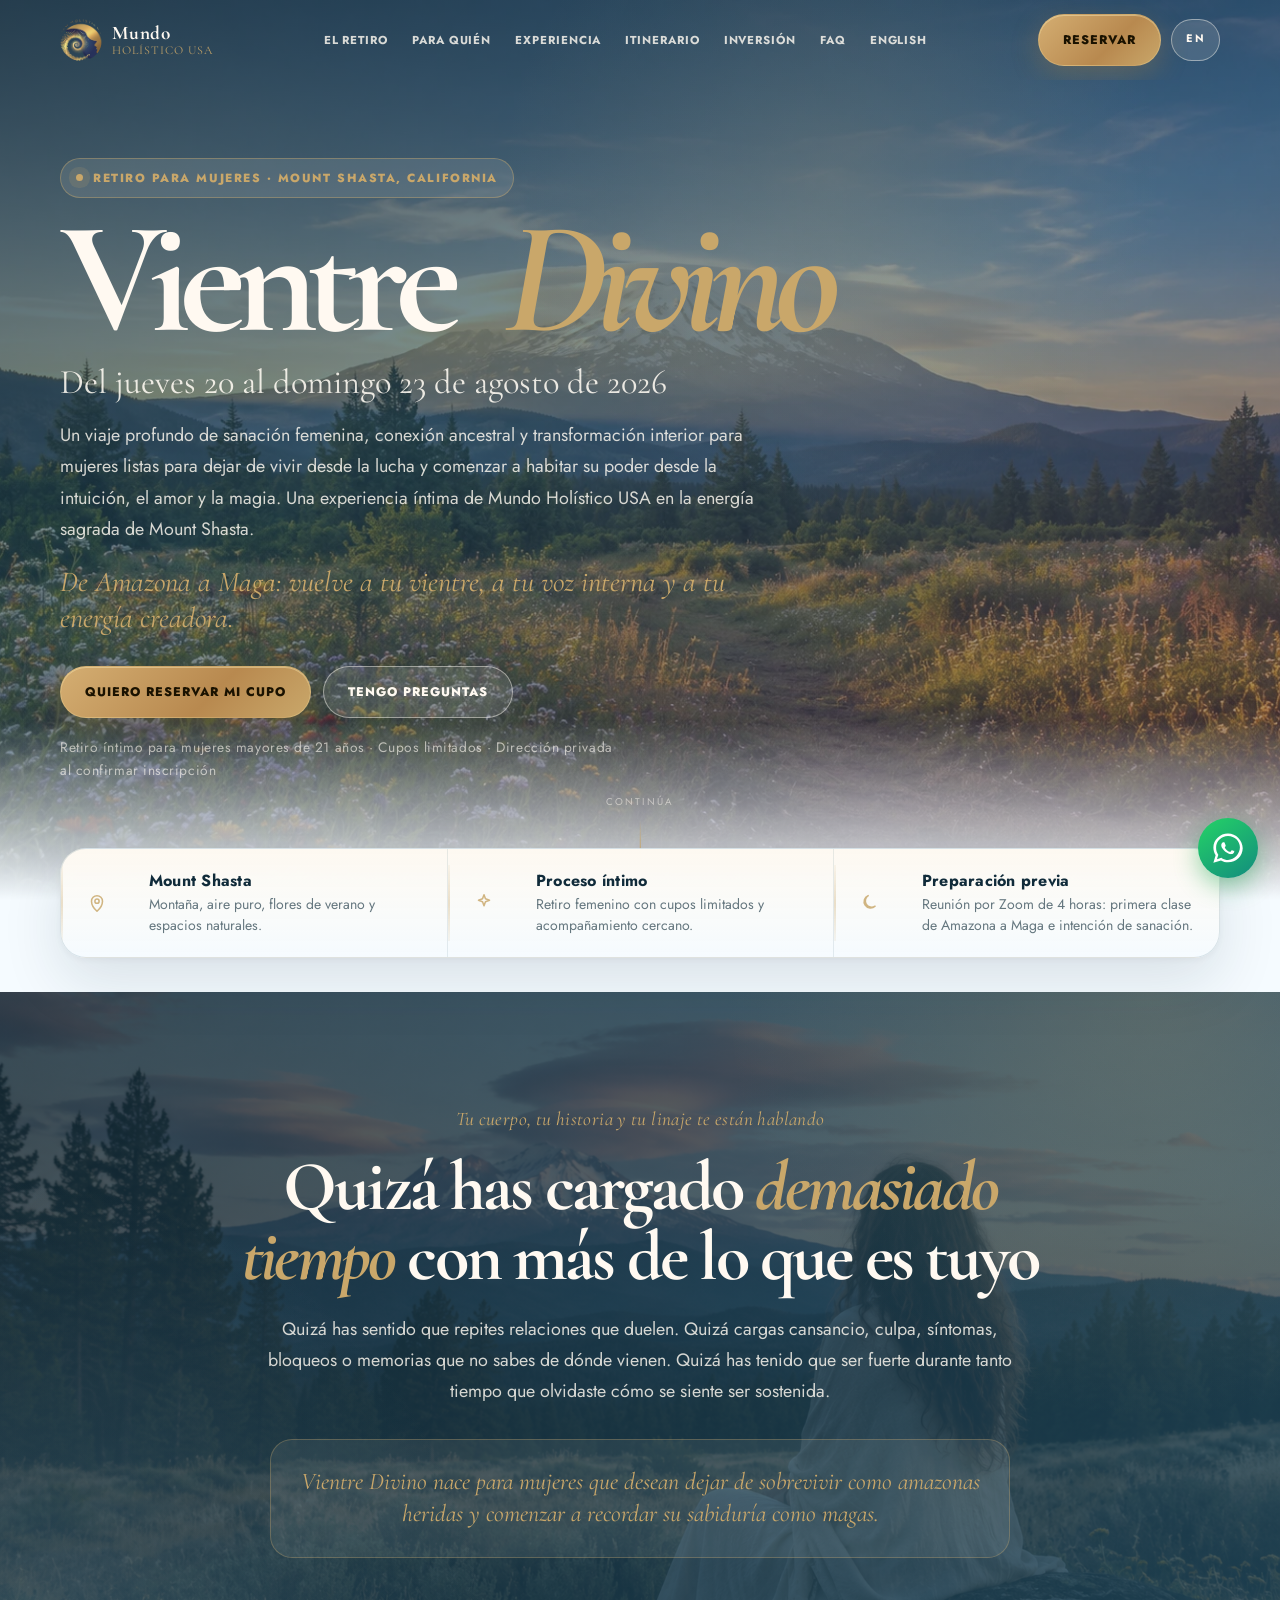
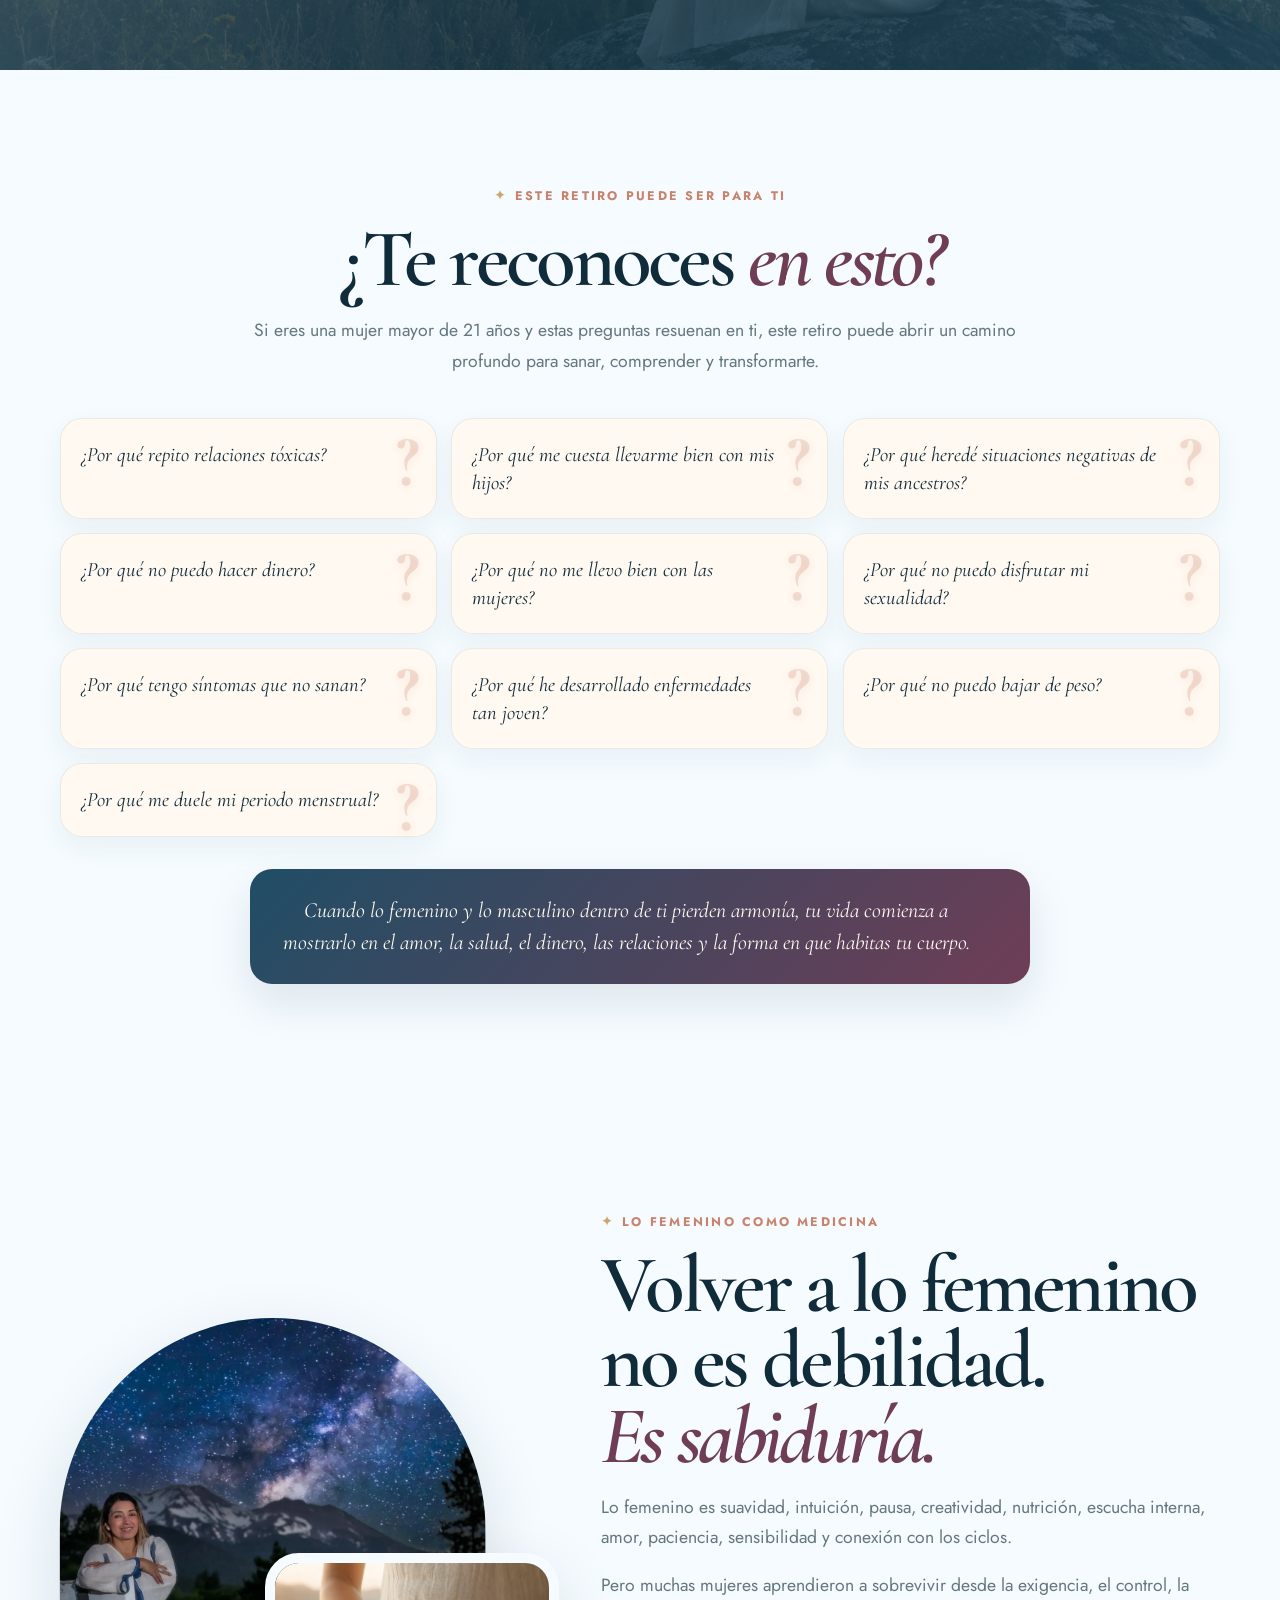
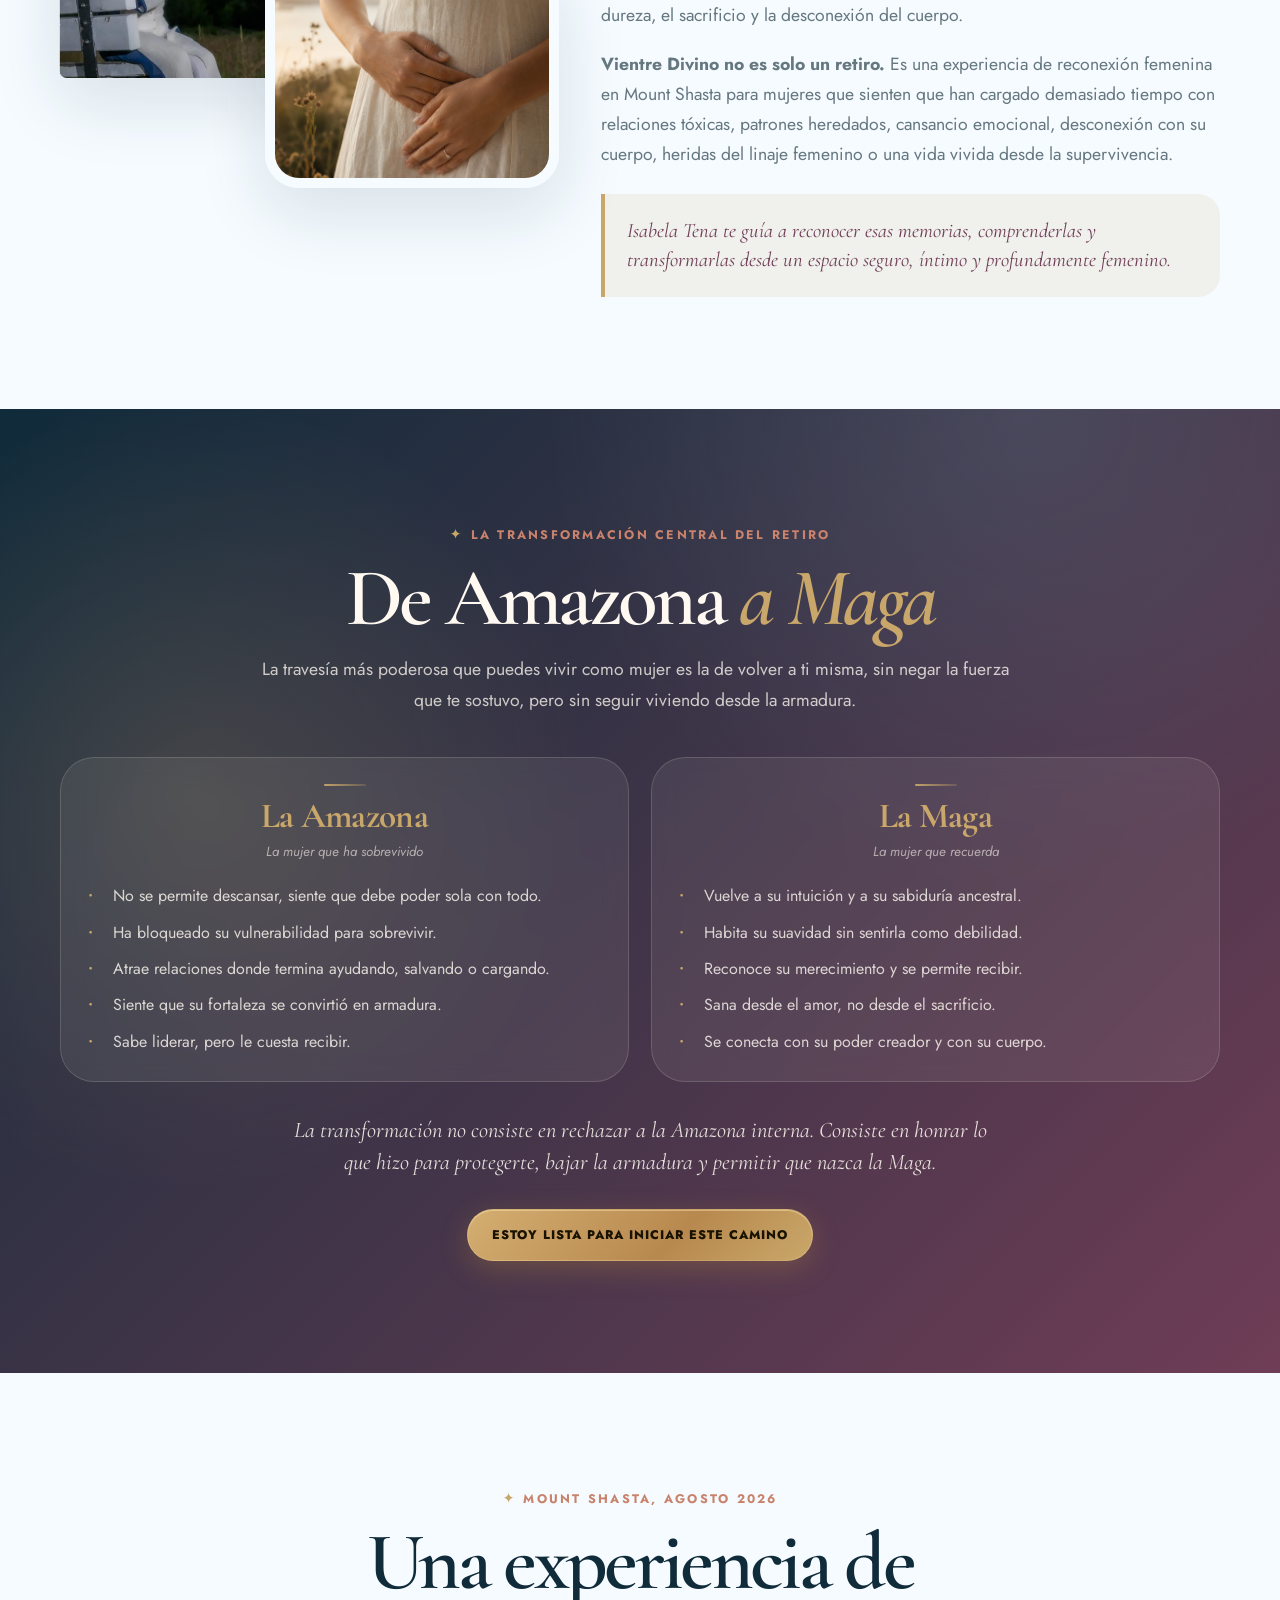
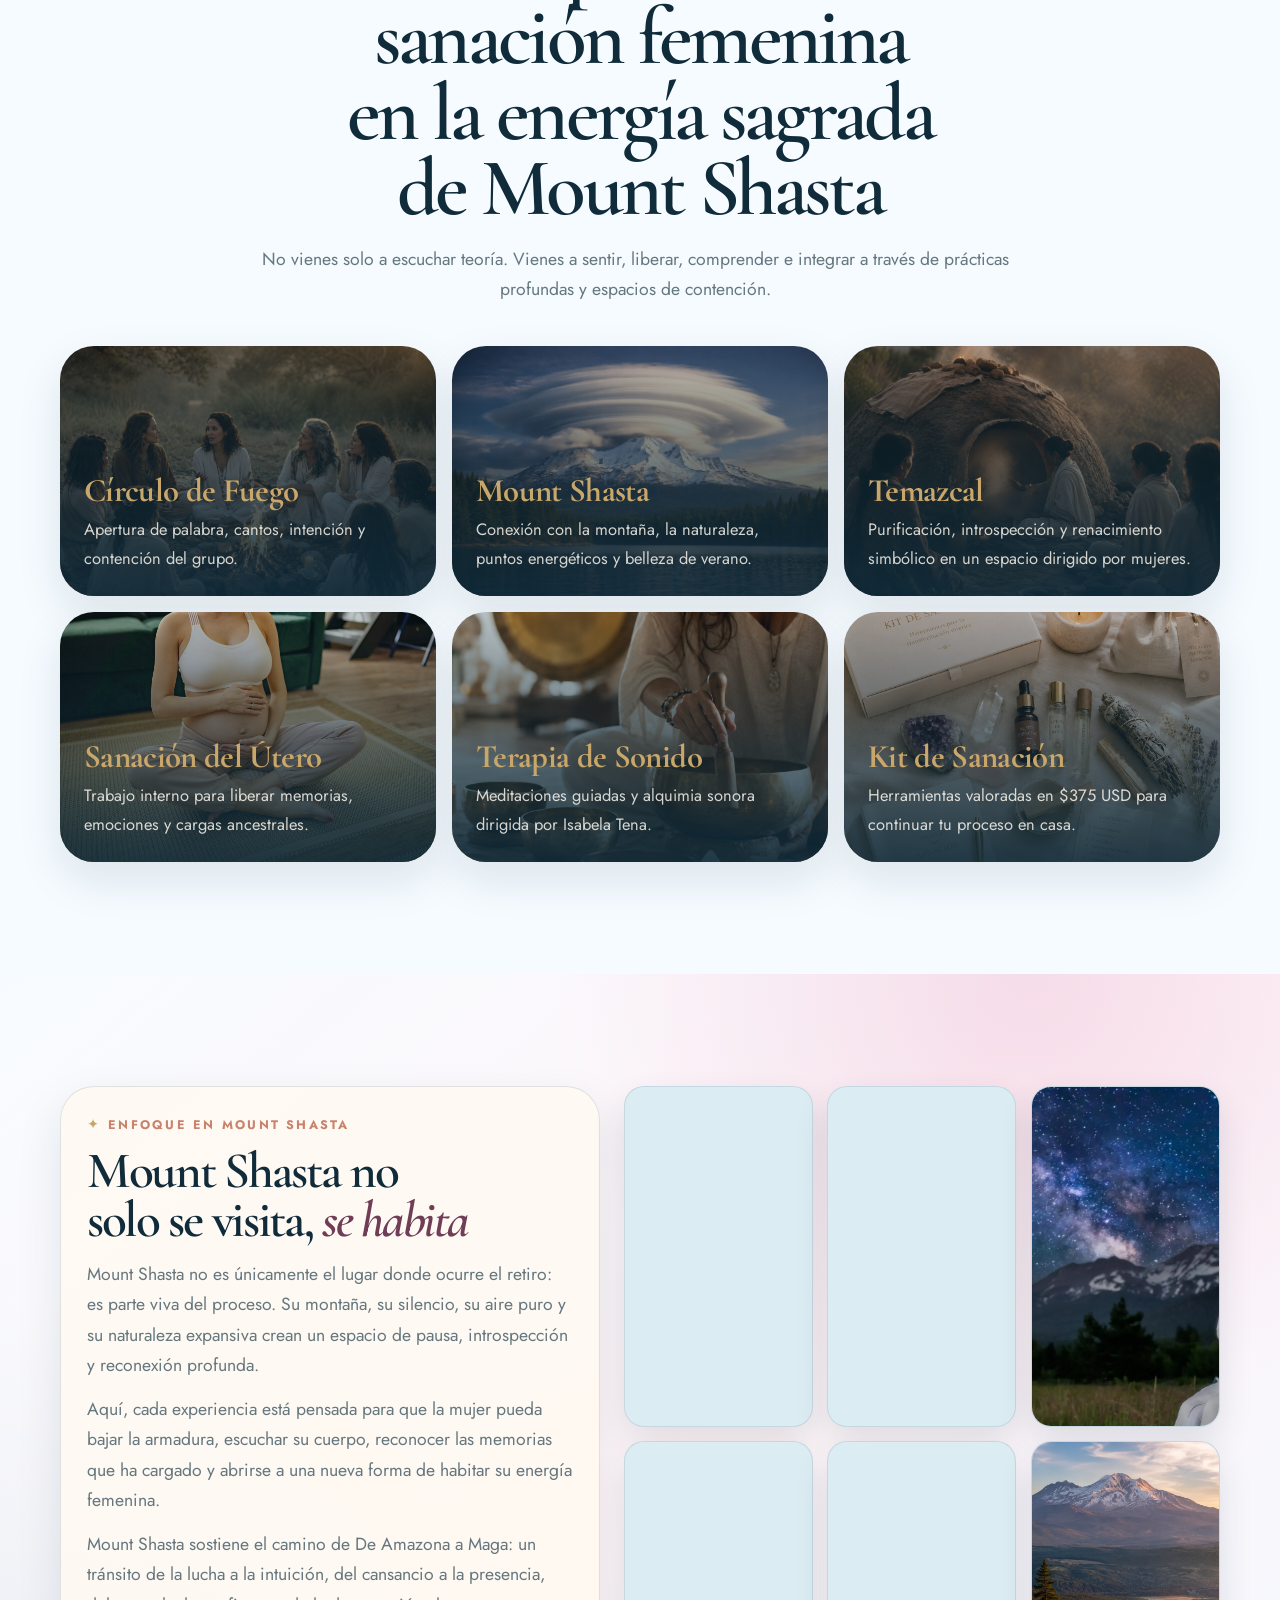
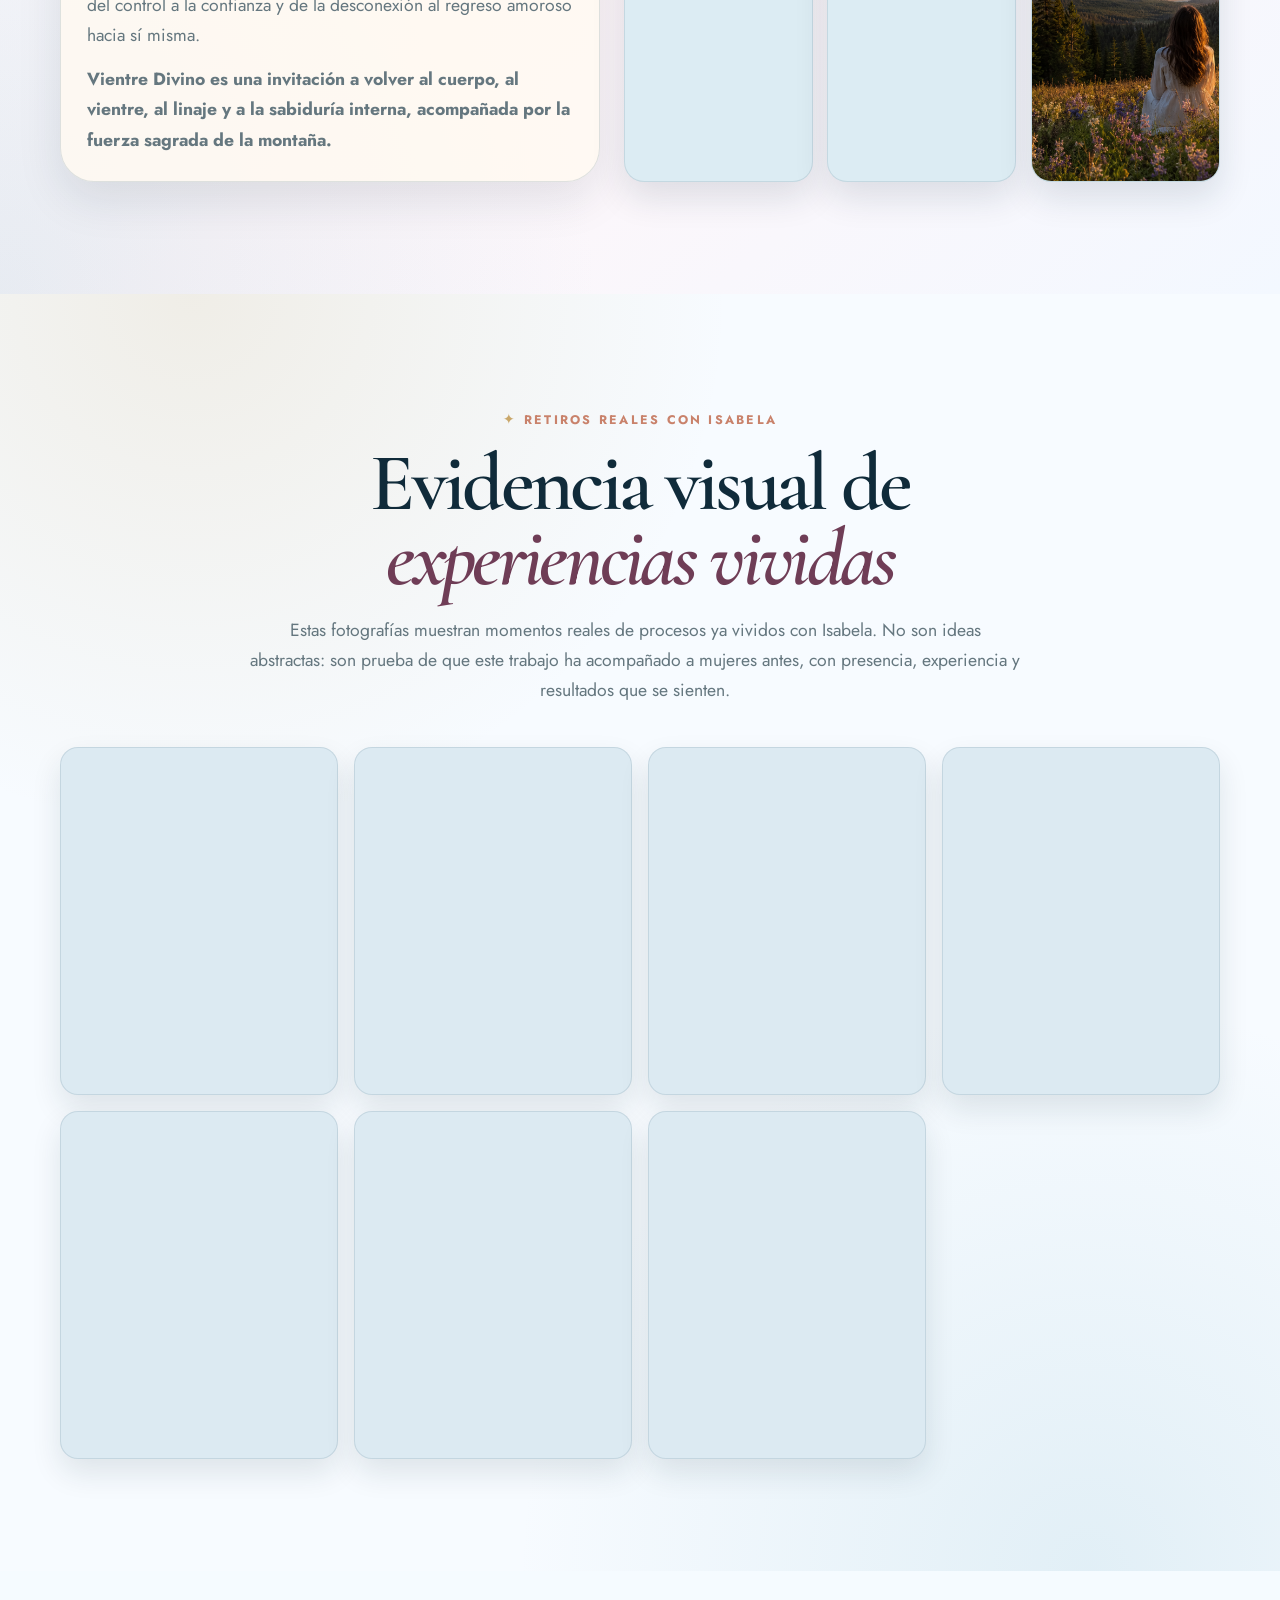
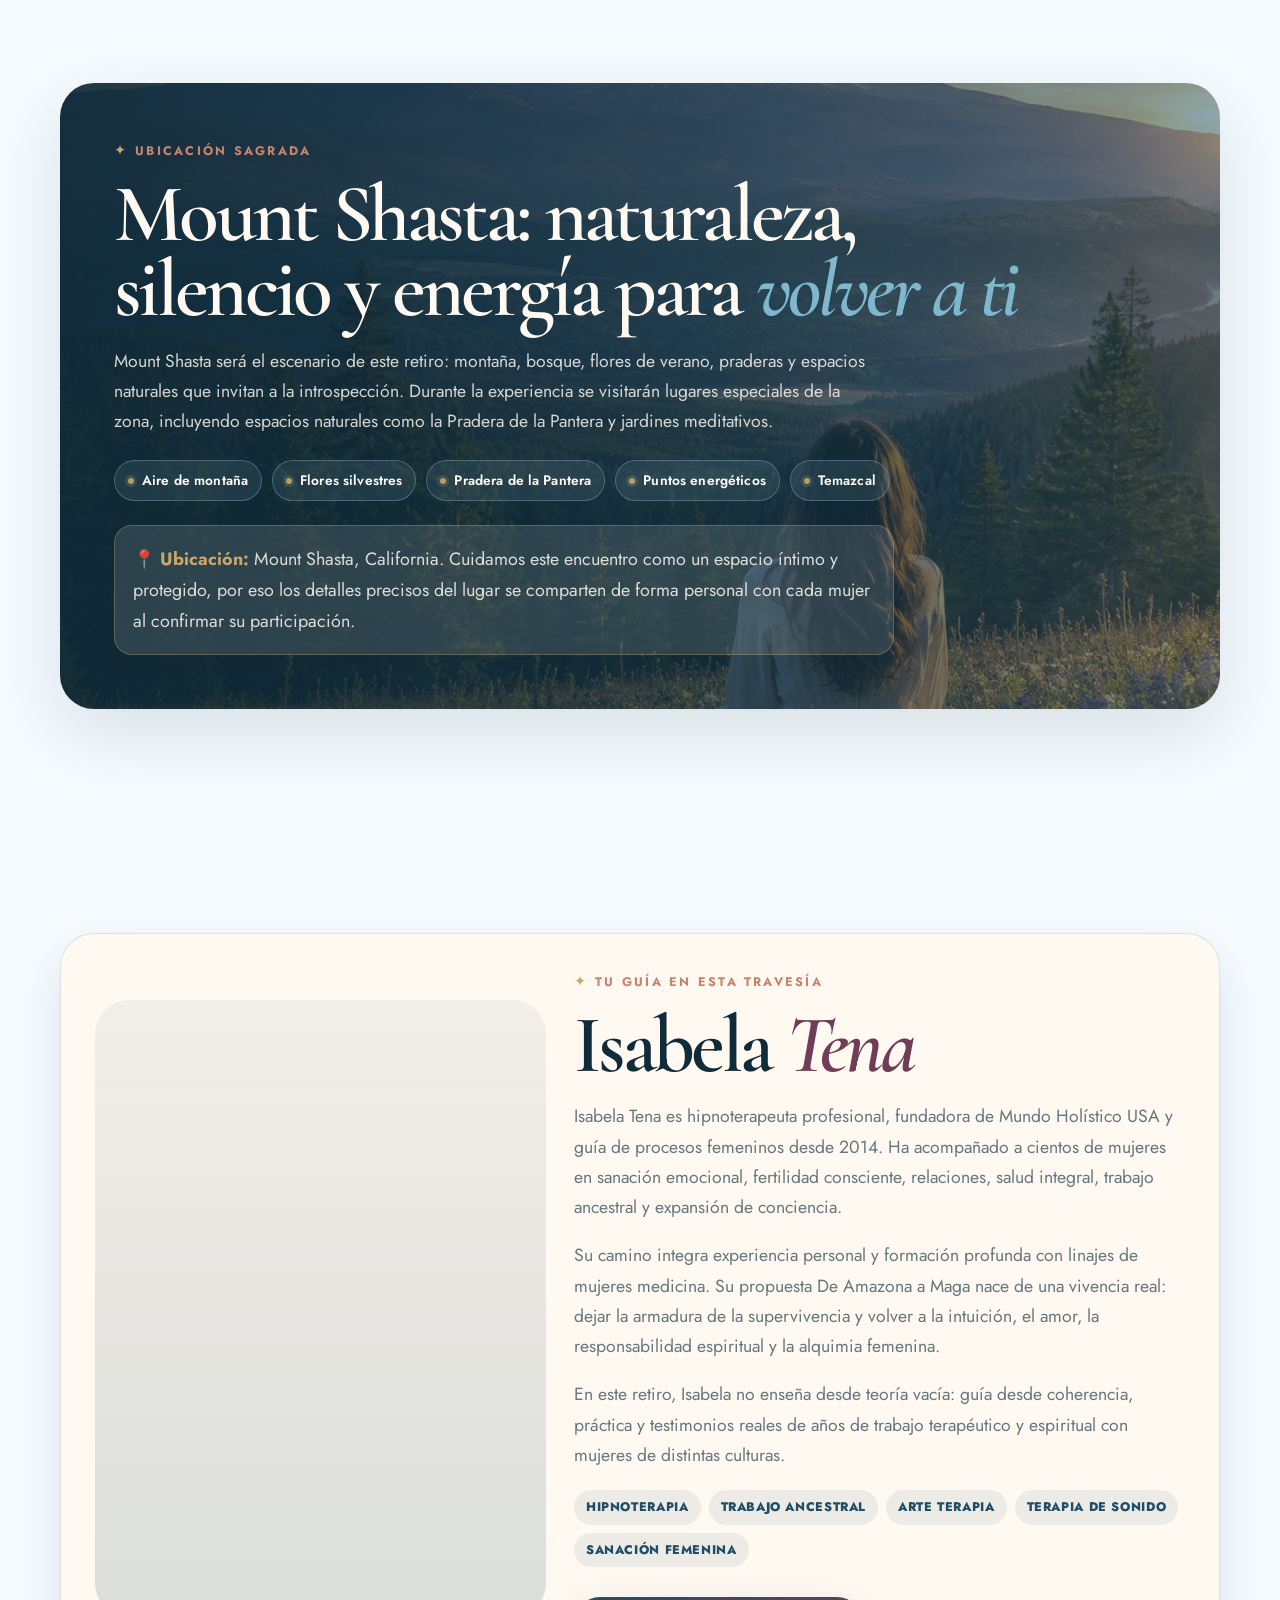
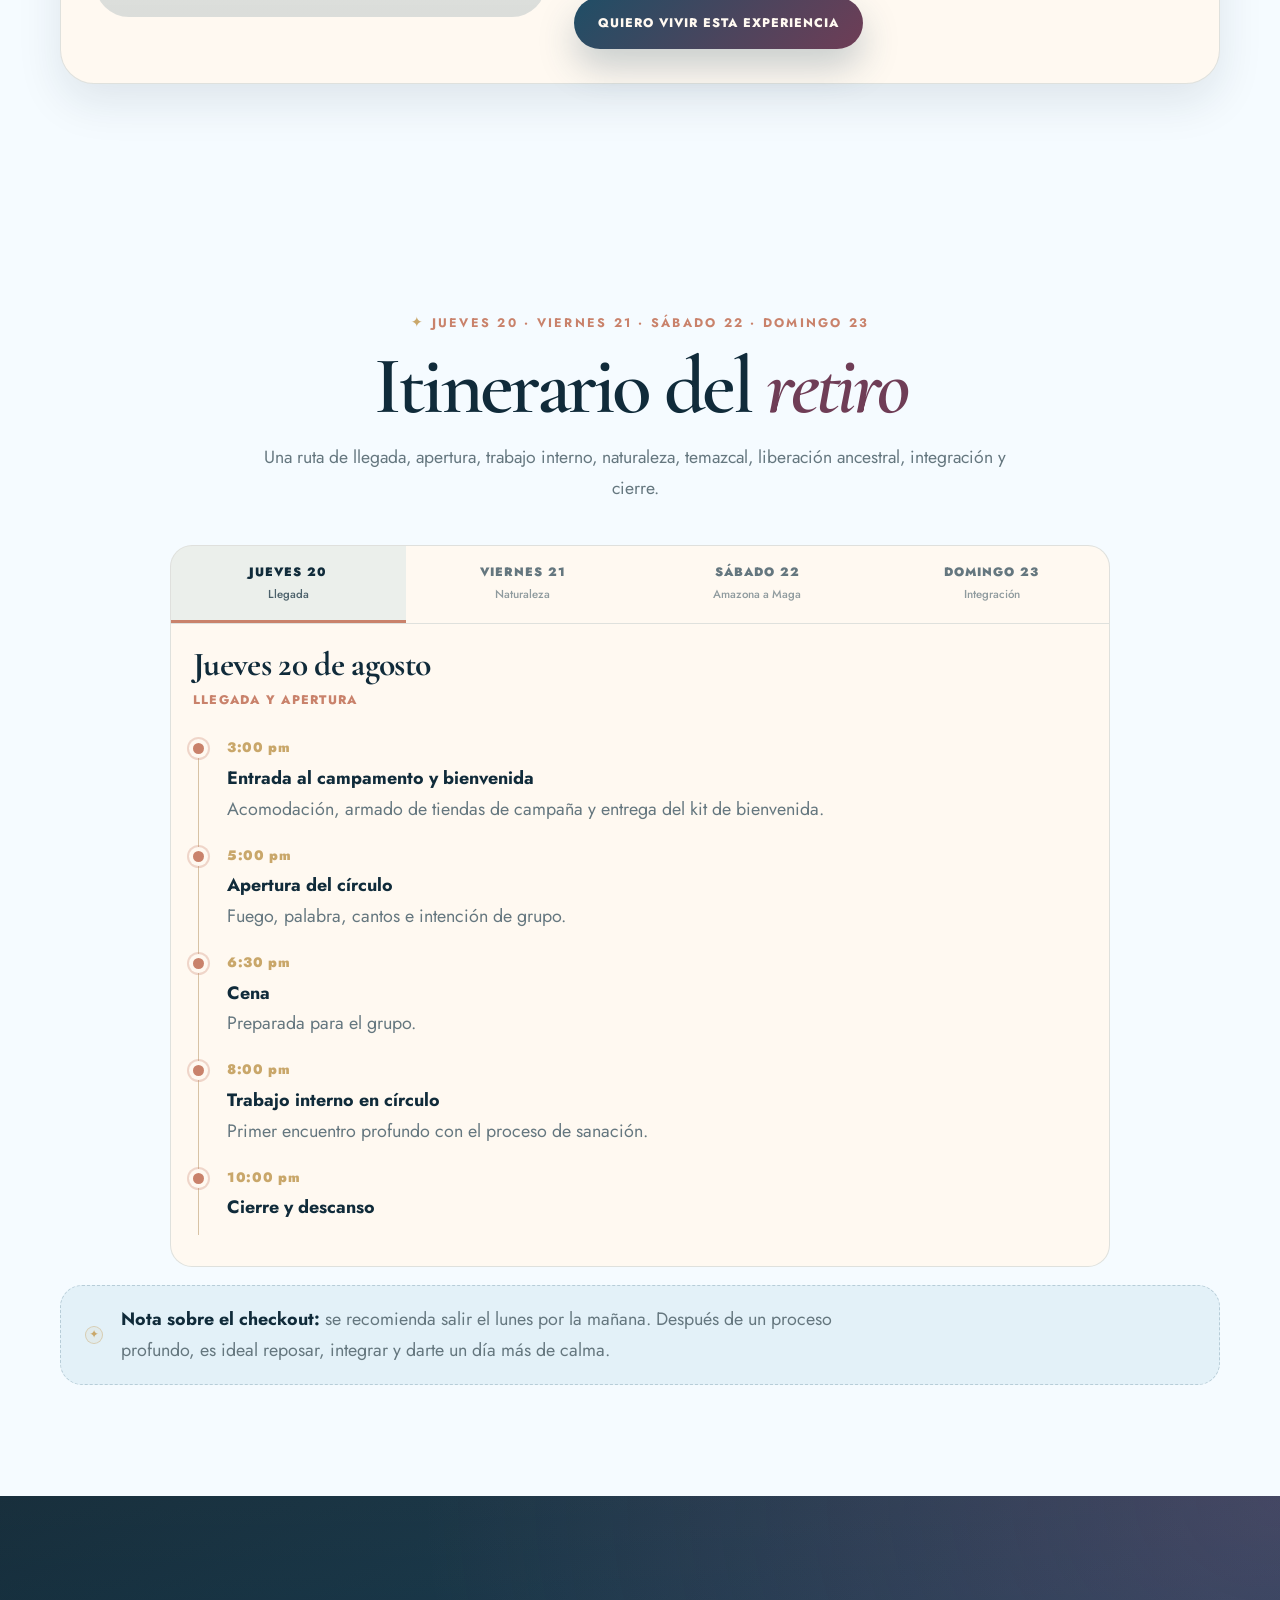
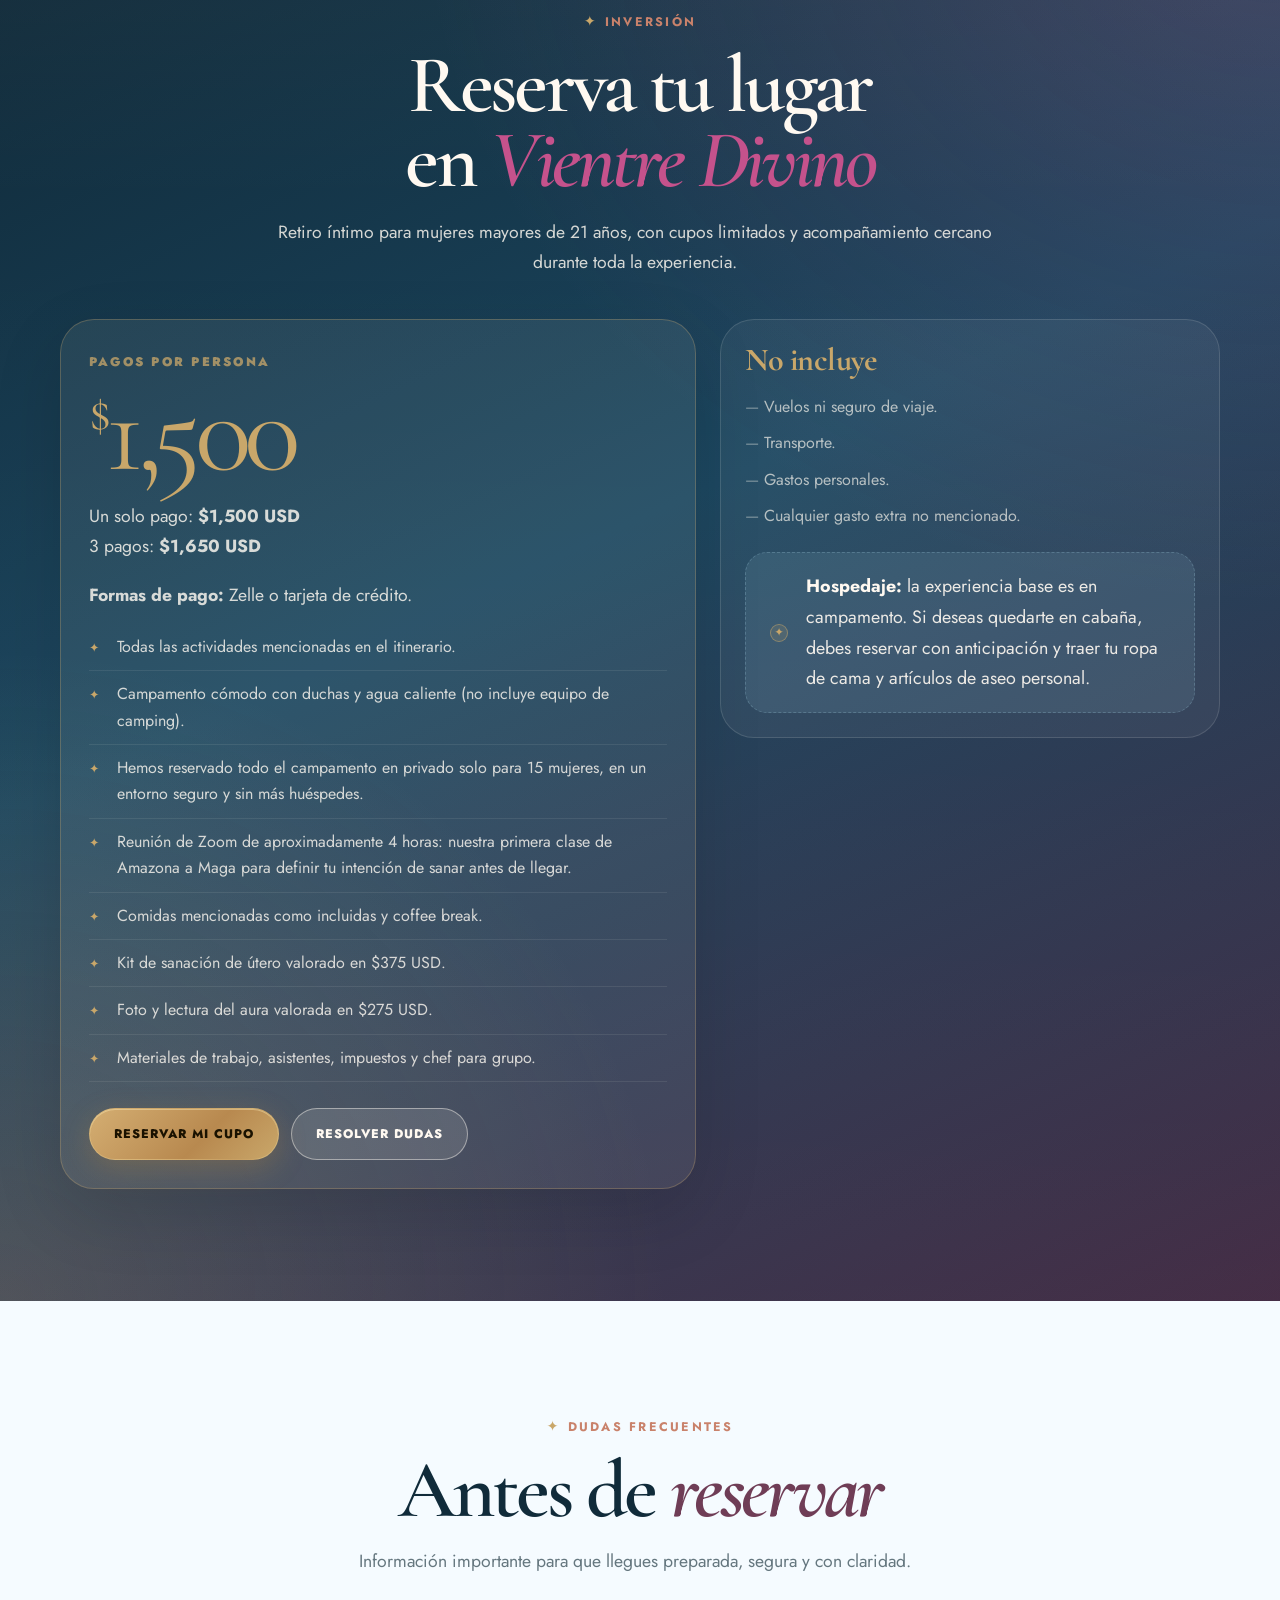
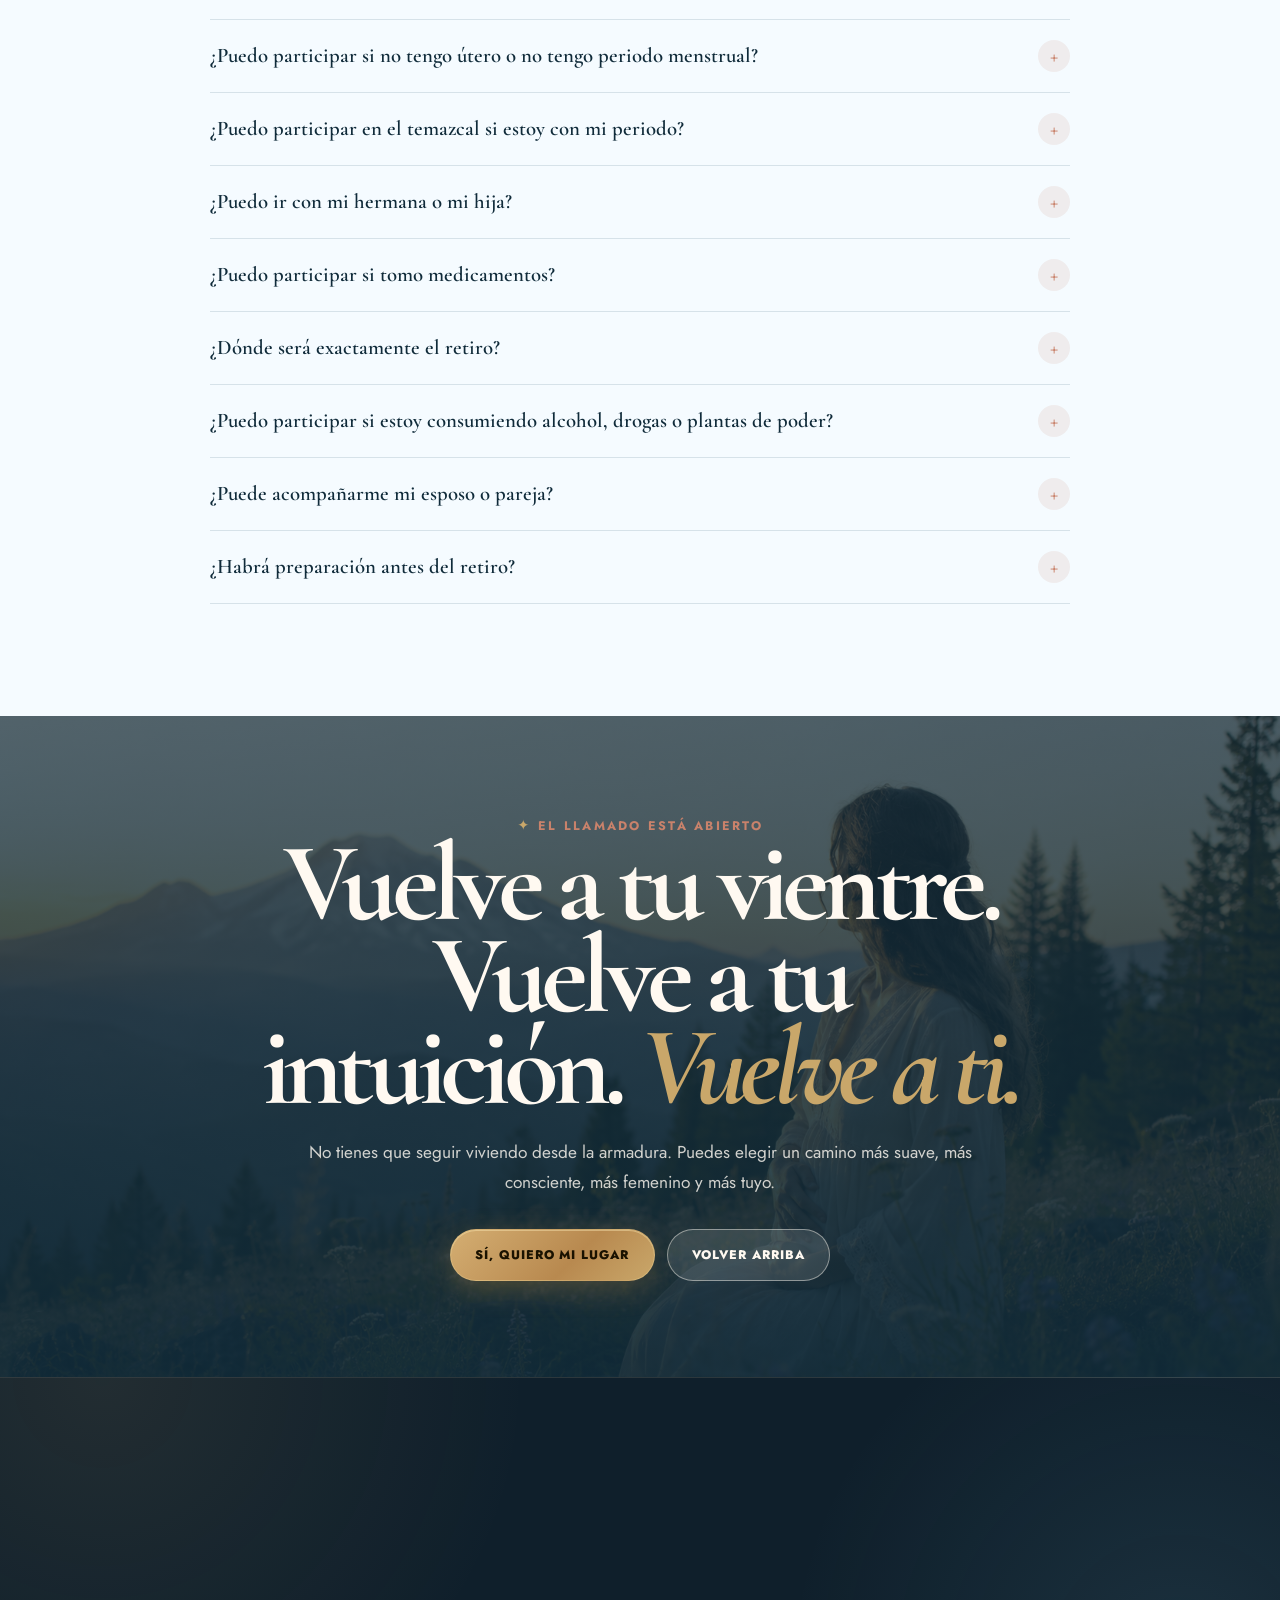
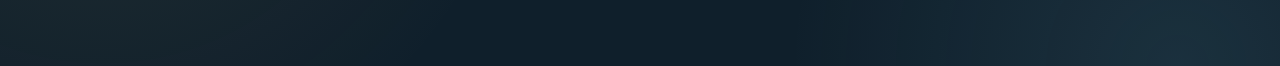
==== commit f41cb71e: "Ajusta contenido retiro" ====
--- a/index.html
+++ b/index.html
@@ -266,7 +266,7 @@
             <a class="btn btn-gold" href="#inversion">Quiero reservar mi cupo</a>
             <a class="btn btn-outline" href="#faq">Tengo preguntas</a>
           </div>
-          <p class="hero-micro">Retiro íntimo para mujeres mayores de edad · Cupos limitados · Dirección privada al confirmar inscripción</p>
+          <p class="hero-micro">Retiro íntimo para mujeres mayores de 21 años · Cupos limitados · Dirección privada al confirmar inscripción</p>
         </div>
       </div>
       <button class="scroll-cue" type="button" data-scroll="#hook"><span>Continúa</span><i class="scroll-line"></i></button>
@@ -298,7 +298,7 @@
                 <path d="M17.5 15.5A7 7 0 1 1 10 4a6 6 0 0 0 7.5 11.5z" />
               </svg>
             </div>
-            <div><strong>Preparación previa</strong><small>Reunión por Zoom antes del retiro para resolver dudas.</small></div>
+            <div><strong>Preparación previa</strong><small>Reunión por Zoom de 4 horas: primera clase de Amazona a Maga e intención de sanación.</small></div>
           </div>
         </div>
       </div>
@@ -318,19 +318,19 @@
         <div class="section-header reveal">
           <span class="label">Este retiro puede ser para ti</span>
           <h2 class="title">¿Te reconoces <em>en esto?</em></h2>
-          <p class="copy">Si alguna de estas preguntas toca algo dentro de ti, este retiro puede ser una puerta para comprender, liberar y transformar.</p>
+          <p class="copy">Si eres una mujer mayor de 21 años y estas preguntas resuenan en ti, este retiro puede abrir un camino profundo para sanar, comprender y transformarte.</p>
         </div>
         <div class="questions-grid">
-          <article class="question-card reveal"><p>¿Por qué vivo cansada, rígida o en modo supervivencia?</p></article>
-          <article class="question-card reveal"><p>¿Por qué tengo síntomas, dolores o bloqueos que no logro comprender?</p></article>
-          <article class="question-card reveal"><p>¿Por qué mi cuerpo o mi energía femenina se sienten en desequilibrio?</p></article>
-          <article class="question-card reveal"><p>¿Por qué no disfruto plenamente mi sexualidad o mi cuerpo?</p></article>
           <article class="question-card reveal"><p>¿Por qué repito relaciones tóxicas?</p></article>
-          <article class="question-card reveal"><p>¿Por qué me cuesta sentir paz en mis relaciones familiares?</p></article>
-          <article class="question-card reveal"><p>¿Por qué me cuesta relacionarme con otras mujeres?</p></article>
-          <article class="question-card reveal"><p>¿Por qué me cuesta recibir dinero, amor o apoyo?</p></article>
-          <article class="question-card reveal"><p>¿Por qué siento que cargo historias o heridas de mis ancestras?</p></article>
-          <article class="question-card reveal"><p>¿Por qué, aun haciendo terapia, siento que todavía no libero lo profundo de mi linaje femenino?</p></article>
+          <article class="question-card reveal"><p>¿Por qué me cuesta llevarme bien con mis hijos?</p></article>
+          <article class="question-card reveal"><p>¿Por qué heredé situaciones negativas de mis ancestros?</p></article>
+          <article class="question-card reveal"><p>¿Por qué no puedo hacer dinero?</p></article>
+          <article class="question-card reveal"><p>¿Por qué no me llevo bien con las mujeres?</p></article>
+          <article class="question-card reveal"><p>¿Por qué no puedo disfrutar mi sexualidad?</p></article>
+          <article class="question-card reveal"><p>¿Por qué tengo síntomas que no sanan?</p></article>
+          <article class="question-card reveal"><p>¿Por qué he desarrollado enfermedades tan joven?</p></article>
+          <article class="question-card reveal"><p>¿Por qué no puedo bajar de peso?</p></article>
+          <article class="question-card reveal"><p>¿Por qué me duele mi periodo menstrual?</p></article>
         </div>
         <div class="questions-close reveal"><p>Cuando lo femenino y lo masculino dentro de ti pierden armonía, tu vida comienza a mostrarlo en el amor, la salud, el dinero, las relaciones y la forma en que habitas tu cuerpo.</p></div>
       </div>
@@ -481,8 +481,9 @@
           <div>
             <span class="label">Tu guía en esta travesía</span>
             <h2 class="title">Isabela <em>Tena</em></h2>
-            <p class="copy">Hipnoterapeuta profesional, fundadora de Mundo Holístico USA y guía de procesos de transformación femenina. Isabela ha acompañado durante años a mujeres en caminos de sanación emocional, reconexión espiritual, trabajo ancestral, hipnoterapia y expansión de conciencia.</p>
-            <p class="copy">Este retiro nace de su propia historia, de su camino como mujer, madre, terapeuta y guía, y de años acompañando a mujeres a sanar, recordar su poder y transformar memorias profundas desde la conciencia.</p>
+            <p class="copy">Isabela Tena es hipnoterapeuta profesional, fundadora de Mundo Holístico USA y guía de procesos femeninos desde 2014. Ha acompañado a cientos de mujeres en sanación emocional, fertilidad consciente, relaciones, salud integral, trabajo ancestral y expansión de conciencia.</p>
+            <p class="copy">Su camino integra experiencia personal y formación profunda con linajes de mujeres medicina. Su propuesta De Amazona a Maga nace de una vivencia real: dejar la armadura de la supervivencia y volver a la intuición, el amor, la responsabilidad espiritual y la alquimia femenina.</p>
+            <p class="copy">En este retiro, Isabela no enseña desde teoría vacía: guía desde coherencia, práctica y testimonios reales de años de trabajo terapéutico y espiritual con mujeres de distintas culturas.</p>
             <div class="tags"><span class="tag">Hipnoterapia</span><span class="tag">Trabajo ancestral</span><span class="tag">Arte terapia</span><span class="tag">Terapia de sonido</span><span class="tag">Sanación femenina</span></div>
             <div class="hero-actions"><a class="btn btn-primary" href="#inversion">Quiero vivir esta experiencia</a></div>
           </div>
@@ -555,23 +556,26 @@
         <div class="section-header reveal">
           <span class="label">Inversión</span>
           <h2 class="title">Reserva tu lugar en <em>Vientre Divino</em></h2>
-          <p class="copy">Retiro íntimo para mujeres mayores de edad, con cupos limitados y acompañamiento cercano durante toda la experiencia.</p>
+          <p class="copy">Retiro íntimo para mujeres mayores de 21 años, con cupos limitados y acompañamiento cercano durante toda la experiencia.</p>
         </div>
         <div class="price-grid">
           <article class="price-card reveal">
-            <span class="price-label">Inversión por persona</span>
+            <span class="price-label">Pagos por persona</span>
             <div class="price"><span>$</span>1,500</div>
-            <p class="copy">USD por persona. Incluye el proceso completo, comidas mencionadas, materiales, kit de sanación, lectura del aura, asistentes y chef para grupo.</p>
+            <p class="copy">Un solo pago: <strong>$1,500 USD</strong><br />3 pagos: <strong>$1,650 USD</strong></p>
+            <p class="copy"><strong>Formas de pago:</strong> Zelle o tarjeta de crédito.</p>
             <ul class="includes">
               <li>Todas las actividades mencionadas en el itinerario.</li>
-              <li>Campamento cómodo con duchas y agua caliente.</li>
+              <li>Campamento cómodo con duchas y agua caliente (no incluye equipo de camping).</li>
+              <li>Hemos reservado todo el campamento en privado solo para 15 mujeres, en un entorno seguro y sin más huéspedes.</li>
+              <li>Reunión de Zoom de aproximadamente 4 horas: nuestra primera clase de Amazona a Maga para definir tu intención de sanar antes de llegar.</li>
               <li>Comidas mencionadas como incluidas y coffee break.</li>
               <li>Kit de sanación de útero valorado en $375 USD.</li>
               <li>Foto y lectura del aura valorada en $275 USD.</li>
               <li>Materiales de trabajo, asistentes, impuestos y chef para grupo.</li>
             </ul>
             <div class="price-actions">
-              <a class="btn btn-gold" href="https://wa.me/14086502198?text=Hola%2C%20me%20interesa%20reservar%20mi%20cupo%20para%20Vientre%20Divino.%20%C2%BFPodrian%20compartirme%20informacion%20y%20disponibilidad%3F" target="_blank" rel="noreferrer">Reservar mi cupo</a>
+              <a class="btn btn-gold" href="https://wa.me/14086502198?text=Hola%2C%20quiero%20reservar%20mi%20lugar%20para%20Vientre%20Divino%20%2820%20al%2023%20de%20agosto%202026%20en%20Mount%20Shasta%29.%20Tengo%2021%2B%20y%20quiero%20confirmar%20disponibilidad%20y%20forma%20de%20pago%20%28Zelle%20o%20tarjeta%29." target="_blank" rel="noreferrer">Reservar mi cupo</a>
               <a class="btn btn-outline" href="#faq">Resolver dudas</a>
             </div>
           </article>
@@ -594,11 +598,12 @@
         <div class="faq-list reveal">
           <article class="faq-item"><button class="faq-q" type="button">¿Puedo participar si no tengo útero o no tengo periodo menstrual?<span class="faq-icon">+</span></button><div class="faq-a"><p>Sí. No tener útero o menstruación no significa que hayas dejado de ser mujer ni que no existan emociones, memorias o procesos internos por trabajar.</p></div></article>
           <article class="faq-item"><button class="faq-q" type="button">¿Puedo participar en el temazcal si estoy con mi periodo?<span class="faq-icon">+</span></button><div class="faq-a"><p>Sí. El temazcal será dirigido por mujeres.</p></div></article>
-          <article class="faq-item"><button class="faq-q" type="button">¿Puedo ir con mi hermana o mi hija?<span class="faq-icon">+</span></button><div class="faq-a"><p>Sí, siempre que sea mayor de edad y esté dispuesta a vivir el proceso de forma personal y consciente.</p></div></article>
+          <article class="faq-item"><button class="faq-q" type="button">¿Puedo ir con mi hermana o mi hija?<span class="faq-icon">+</span></button><div class="faq-a"><p>Sí, siempre que sea mayor de 21 años y esté dispuesta a vivir el proceso de forma personal y consciente.</p></div></article>
           <article class="faq-item"><button class="faq-q" type="button">¿Puedo participar si tomo medicamentos?<span class="faq-icon">+</span></button><div class="faq-a"><p>Sí, siempre que informes previamente tu condición, los medicamentos que tomas y cuentes con seguro médico vigente o seguro de viaje con cobertura médica.</p></div></article>
           <article class="faq-item"><button class="faq-q" type="button">¿Dónde será exactamente el retiro?<span class="faq-icon">+</span></button><div class="faq-a"><p>Será en Mount Shasta, California. Por privacidad y seguridad, la dirección exacta será compartida únicamente con las participantes inscritas.</p></div></article>
-          <article class="faq-item"><button class="faq-q" type="button">¿Puede acompañarme mi esposo o pareja?<span class="faq-icon">+</span></button><div class="faq-a"><p>Puede viajar contigo, pero no podrá permanecer ni dormir en el campamento. Este es un proceso personal e íntimo.</p></div></article>
-          <article class="faq-item"><button class="faq-q" type="button">¿Habrá preparación antes del retiro?<span class="faq-icon">+</span></button><div class="faq-a"><p>Sí. Se realizará una reunión por Zoom aproximadamente un mes antes para preparar al grupo, resolver dudas y coordinar detalles logísticos.</p></div></article>
+          <article class="faq-item"><button class="faq-q" type="button">¿Puedo participar si estoy consumiendo alcohol, drogas o plantas de poder?<span class="faq-icon">+</span></button><div class="faq-a"><p>No. Para cuidar tu sistema nervioso y el trabajo profundo del retiro, pedimos llegar desintoxicada y sin consumo reciente de alcohol, drogas o plantas de poder.</p></div></article>
+          <article class="faq-item"><button class="faq-q" type="button">¿Puede acompañarme mi esposo o pareja?<span class="faq-icon">+</span></button><div class="faq-a"><p>Puede viajar contigo, pero no podrá permanecer ni dormir en el campamento. Este retiro es un trabajo personal: durante esos días se recomienda sostener tu proceso sin contacto físico con pareja o familiares.</p></div></article>
+          <article class="faq-item"><button class="faq-q" type="button">¿Habrá preparación antes del retiro?<span class="faq-icon">+</span></button><div class="faq-a"><p>Sí. Aproximadamente un mes antes tendremos una reunión por Zoom para conocernos, preparar energía e intención, resolver dudas y coordinar mejor rutas de viaje entre participantes.</p></div></article>
         </div>
       </div>
     </section>
@@ -608,12 +613,12 @@
         <span class="label">El llamado está abierto</span>
         <h2>Vuelve a tu vientre. Vuelve a tu intuición. <em>Vuelve a ti.</em></h2>
         <p>No tienes que seguir viviendo desde la armadura. Puedes elegir un camino más suave, más consciente, más femenino y más tuyo.</p>
-        <div class="final-actions" style="justify-content:center;"><a class="btn btn-gold" href="https://wa.me/14086502198?text=Hola%2C%20siento%20el%20llamado%20de%20Vientre%20Divino%20y%20quiero%20mas%20informacion.%20%C2%BFPueden%20orientarme%20para%20reservar%3F" target="_blank" rel="noreferrer">Sí, quiero mi lugar</a><a class="btn btn-outline" href="#inicio">Volver arriba</a></div>
+        <div class="final-actions" style="justify-content:center;"><a class="btn btn-gold" href="https://wa.me/14086502198?text=Hola%2C%20siento%20el%20llamado%20de%20Vientre%20Divino.%20Quiero%20inscribirme%20al%20retiro%20del%2020%20al%2023%20de%20agosto%202026%20en%20Mount%20Shasta.%20%C2%BFMe%20comparten%20disponibilidad%2C%20pagos%20y%20siguiente%20paso%3F" target="_blank" rel="noreferrer">Sí, quiero mi lugar</a><a class="btn btn-outline" href="#inicio">Volver arriba</a></div>
       </div>
     </section>
   </main>
 
-  <a class="wa-float" href="https://wa.me/14086502198?text=Hola%2C%20quiero%20informacion%20sobre%20Vientre%20Divino.%20Me%20encantaria%20conocer%20detalles%20del%20retiro%2C%20fechas%20y%20proceso%20de%20reserva." target="_blank" rel="noreferrer" aria-label="Contactar por WhatsApp">
+  <a class="wa-float" href="https://wa.me/14086502198?text=Hola%2C%20quiero%20informacion%20de%20Vientre%20Divino%20en%20Mount%20Shasta%20%2820%20al%2023%20de%20agosto%202026%29.%20%C2%BFMe%20pueden%20enviar%20disponibilidad%2C%20formas%20de%20pago%20y%20proceso%20de%20reserva%3F" target="_blank" rel="noreferrer" aria-label="Contactar por WhatsApp">
     <svg viewBox="0 0 32 32" aria-hidden="true" focusable="false">
       <path d="M16 .4C7.4.4.4 7.1.4 15.5c0 2.9.8 5.8 2.4 8.3L.4 31.6l8.1-2.3c2.3 1.3 4.9 2 7.6 2 8.6 0 15.6-6.7 15.6-15.1S24.6.4 16 .4zm0 28.3c-2.3 0-4.6-.6-6.5-1.9l-.5-.3-4.8 1.4 1.5-4.6-.3-.5c-1.4-2.1-2.1-4.5-2.1-7C3.3 8.6 8.9 3.2 16 3.2s12.7 5.4 12.7 12.1S23 28.7 16 28.7zm7-9.1c-.4-.2-2.2-1.1-2.5-1.2-.3-.1-.5-.2-.8.2s-.9 1.2-1.1 1.4-.4.3-.8.1c-.4-.2-1.6-.6-3-1.8-1.1-1-1.9-2.1-2.1-2.5-.2-.4 0-.6.1-.8.1-.1.3-.4.4-.6.1-.2.2-.4.3-.6.1-.2 0-.5 0-.6 0-.2-.8-2-1.1-2.7-.3-.7-.6-.6-.8-.6h-.7c-.2 0-.6.1-.9.4-.3.4-1.2 1.1-1.2 2.8s1.2 3.3 1.4 3.5c.2.2 2.3 3.6 5.7 5 .8.4 1.5.6 2 .8.8.2 1.5.2 2 .1.6-.1 2.2-.9 2.5-1.8.3-.9.3-1.6.2-1.8 0-.2-.3-.3-.7-.5z" />
     </svg>
@@ -635,7 +640,7 @@
         </nav>
         <div class="footer-contact">
           <span class="footer-title">Contacto</span>
-          <a href="https://wa.me/14086502198" target="_blank" rel="noreferrer">WhatsApp +1 (408) 650-2198</a>
+          <a href="https://wa.me/14086502198?text=Hola%2C%20me%20interesa%20Vientre%20Divino%20del%2020%20al%2023%20de%20agosto%202026.%20%C2%BFMe%20comparten%20disponibilidad%2C%20pagos%20y%20requisitos%20para%20reservar%3F" target="_blank" rel="noreferrer">WhatsApp +1 (408) 650-2198</a>
           <span>Mount Shasta, California</span>
           <span>Dirección compartida al confirmar participación</span>
         </div>
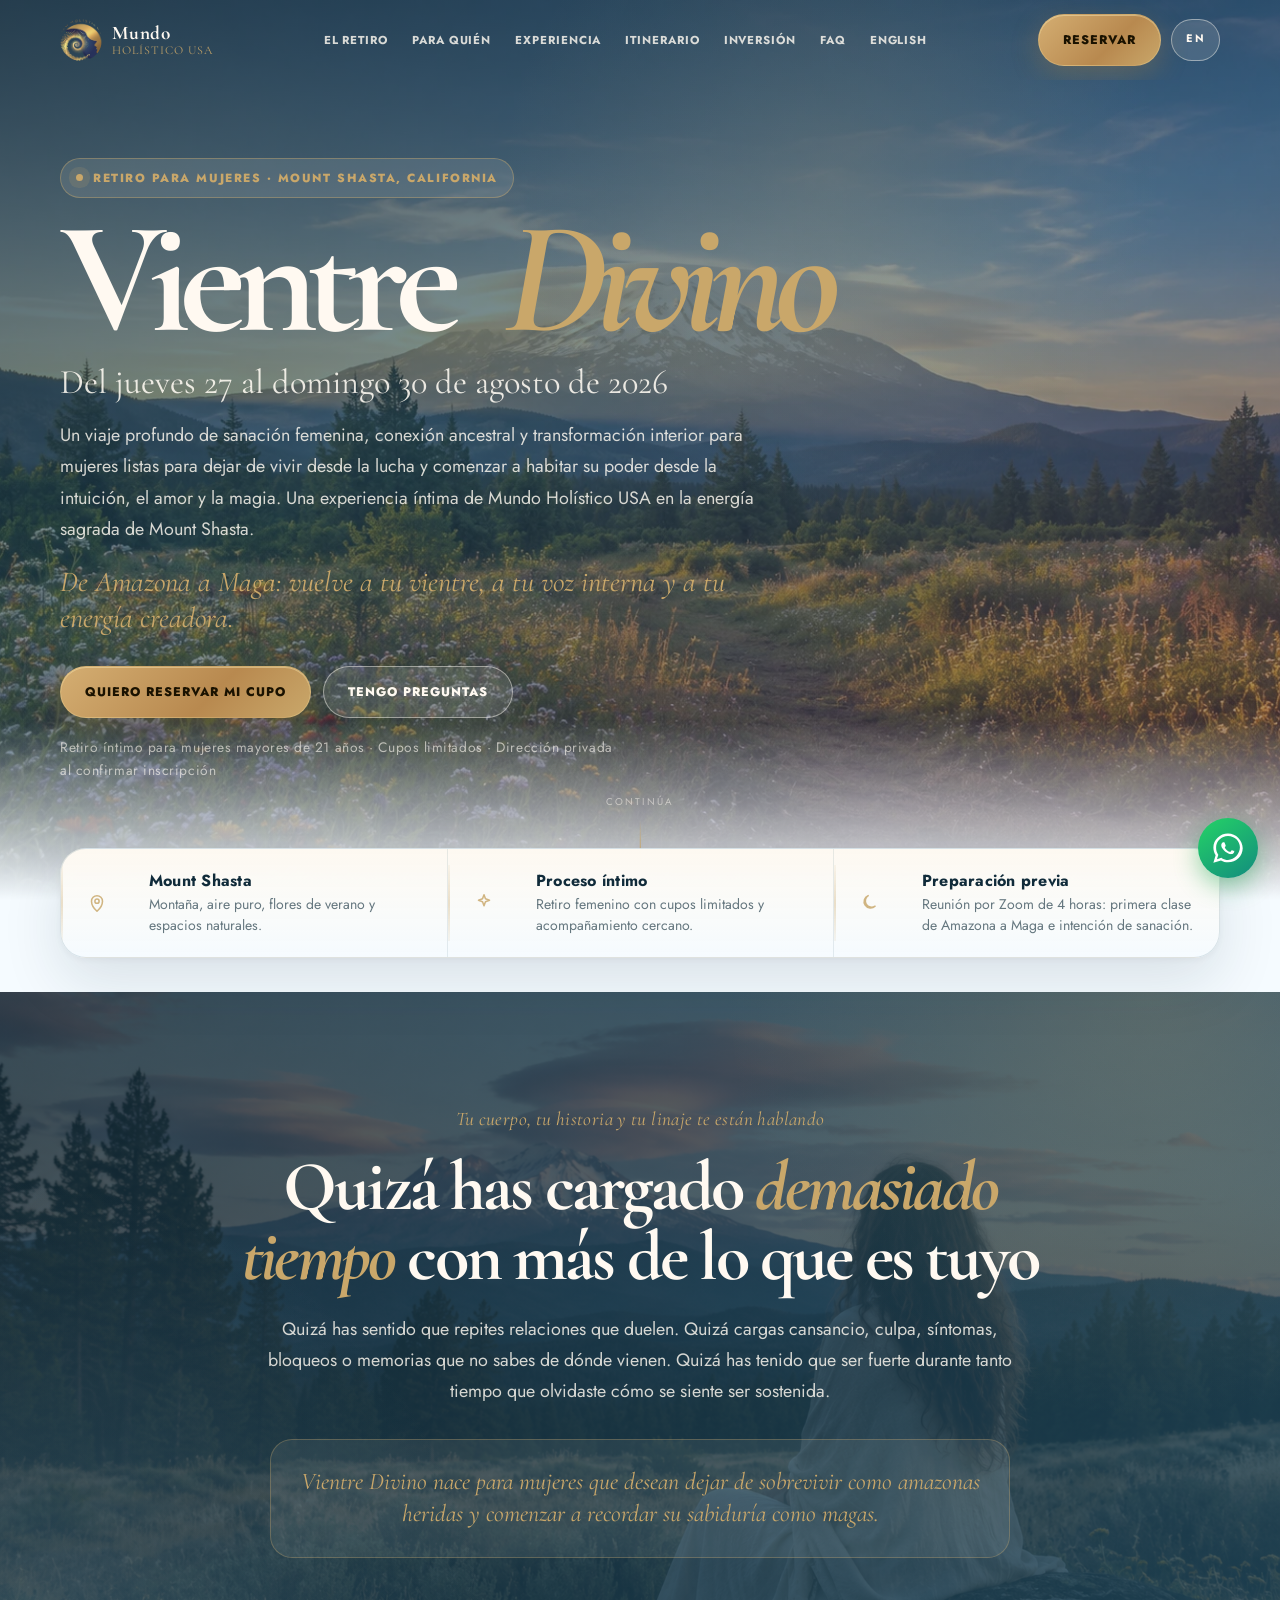
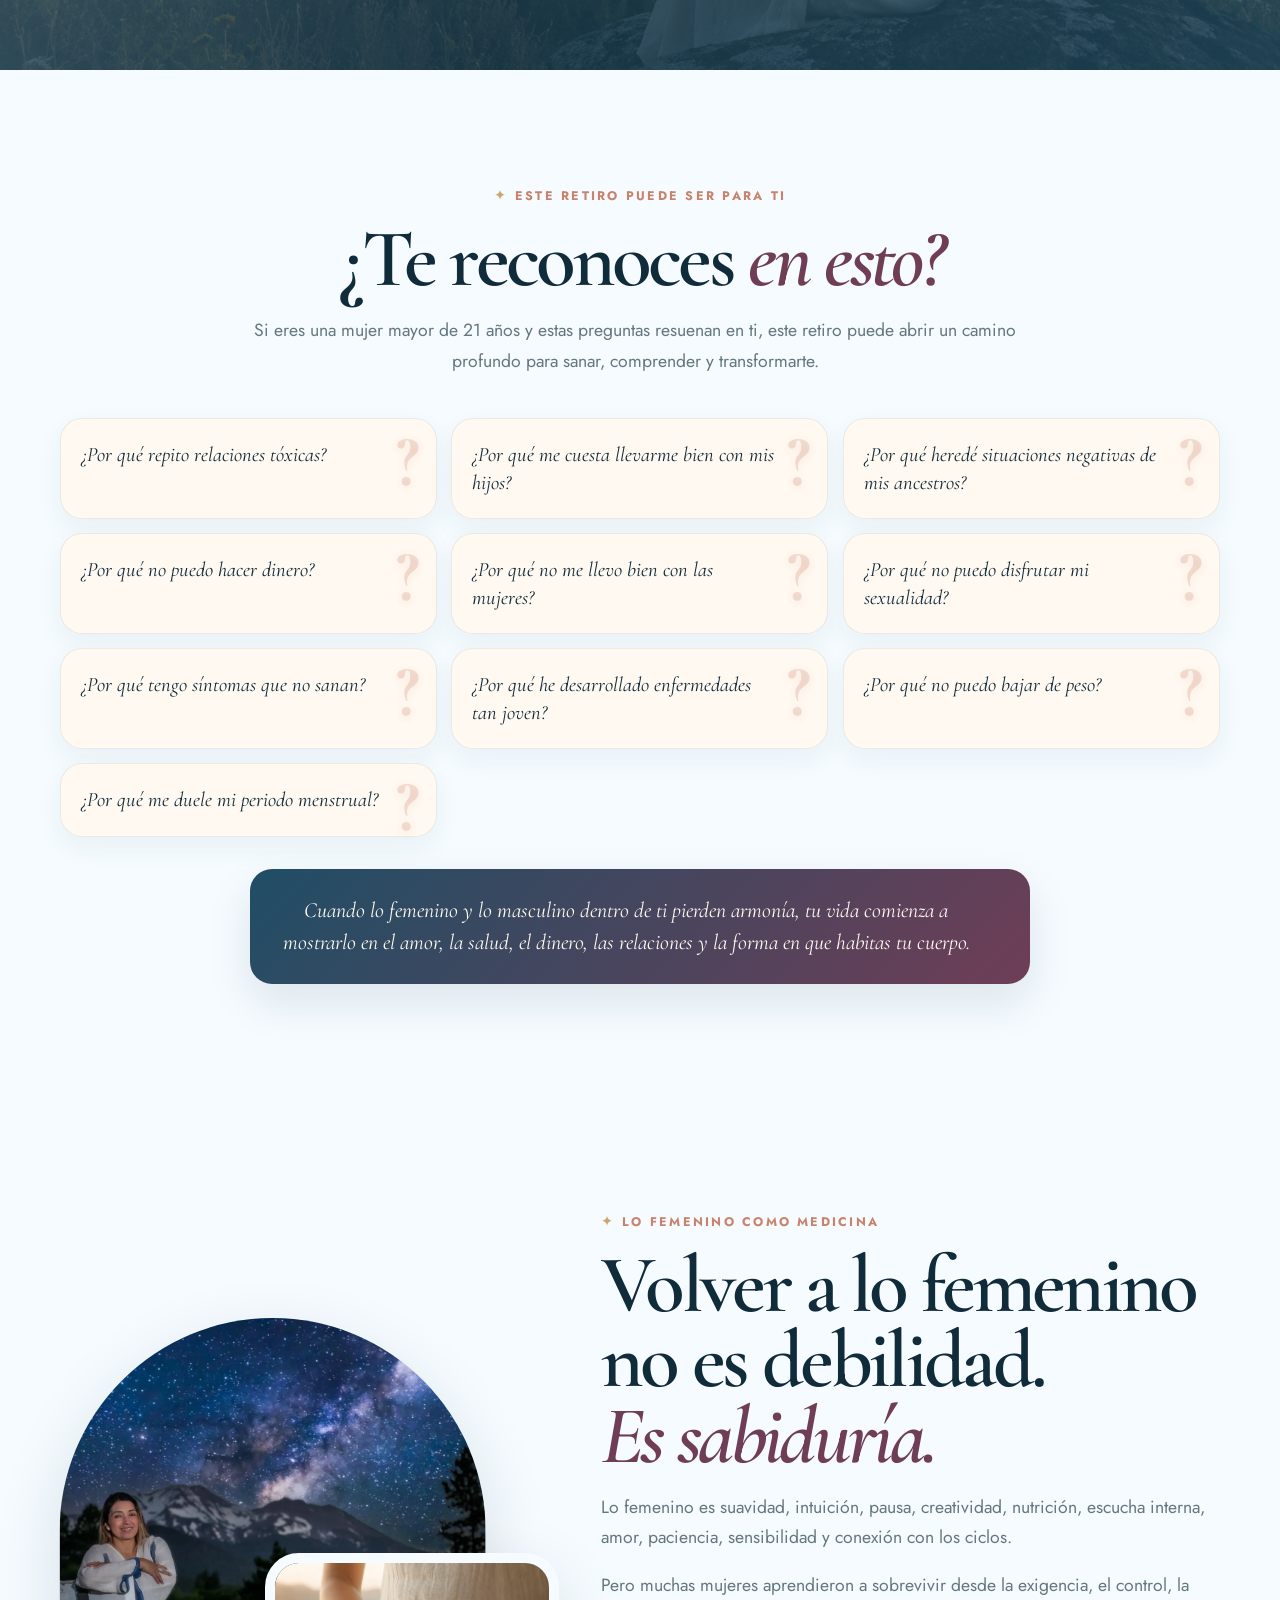
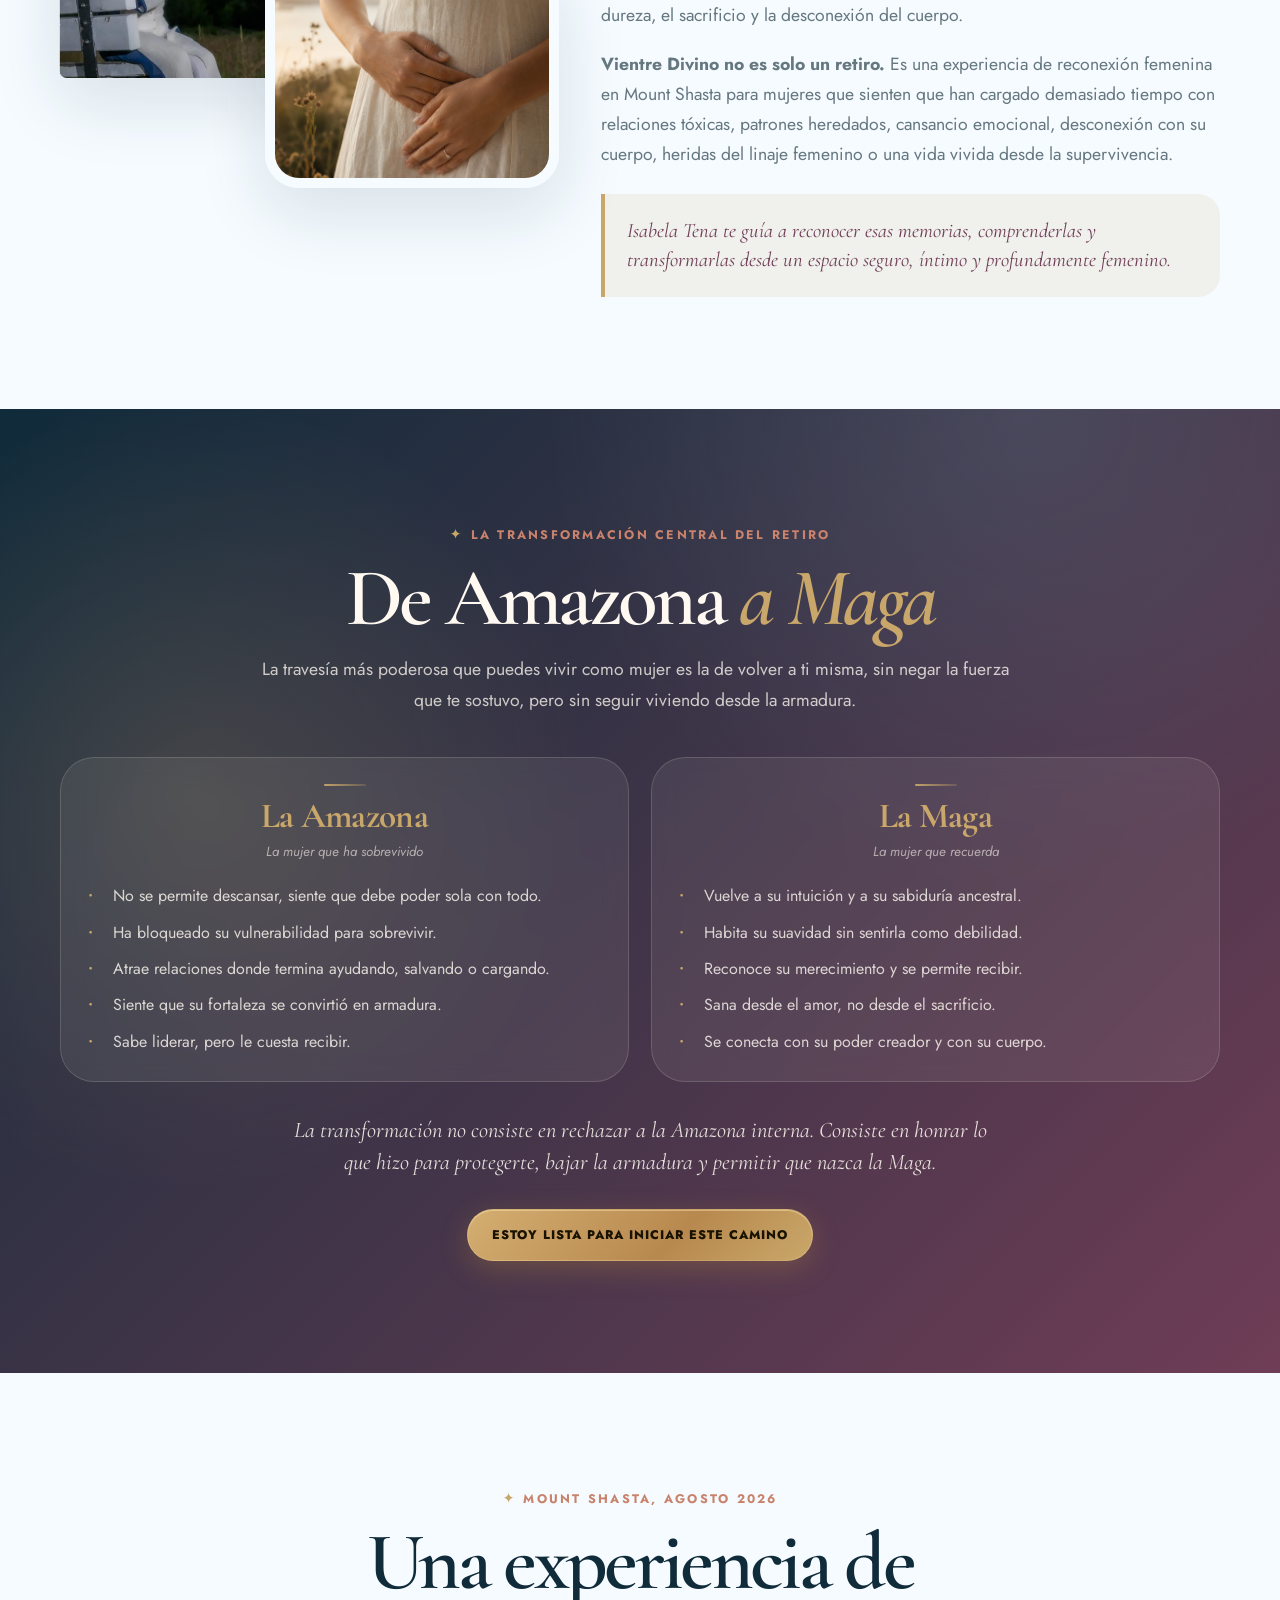
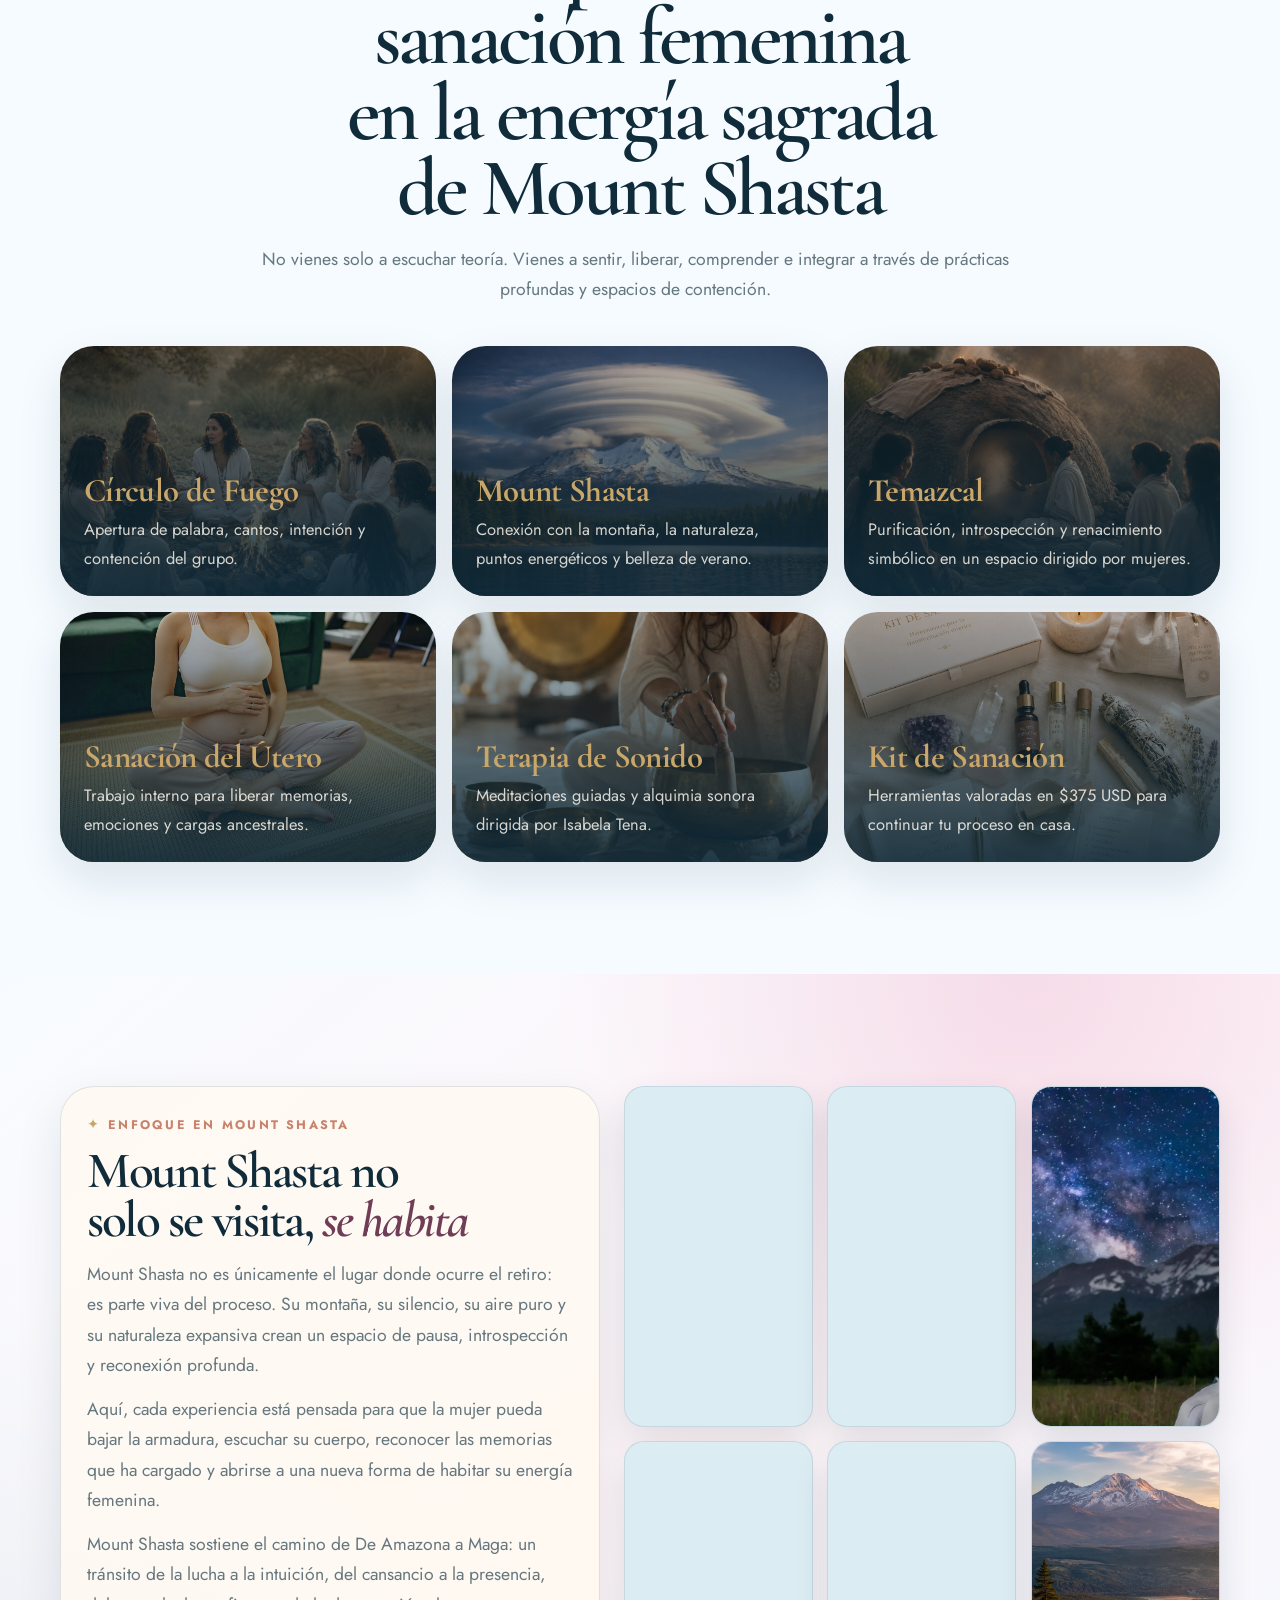
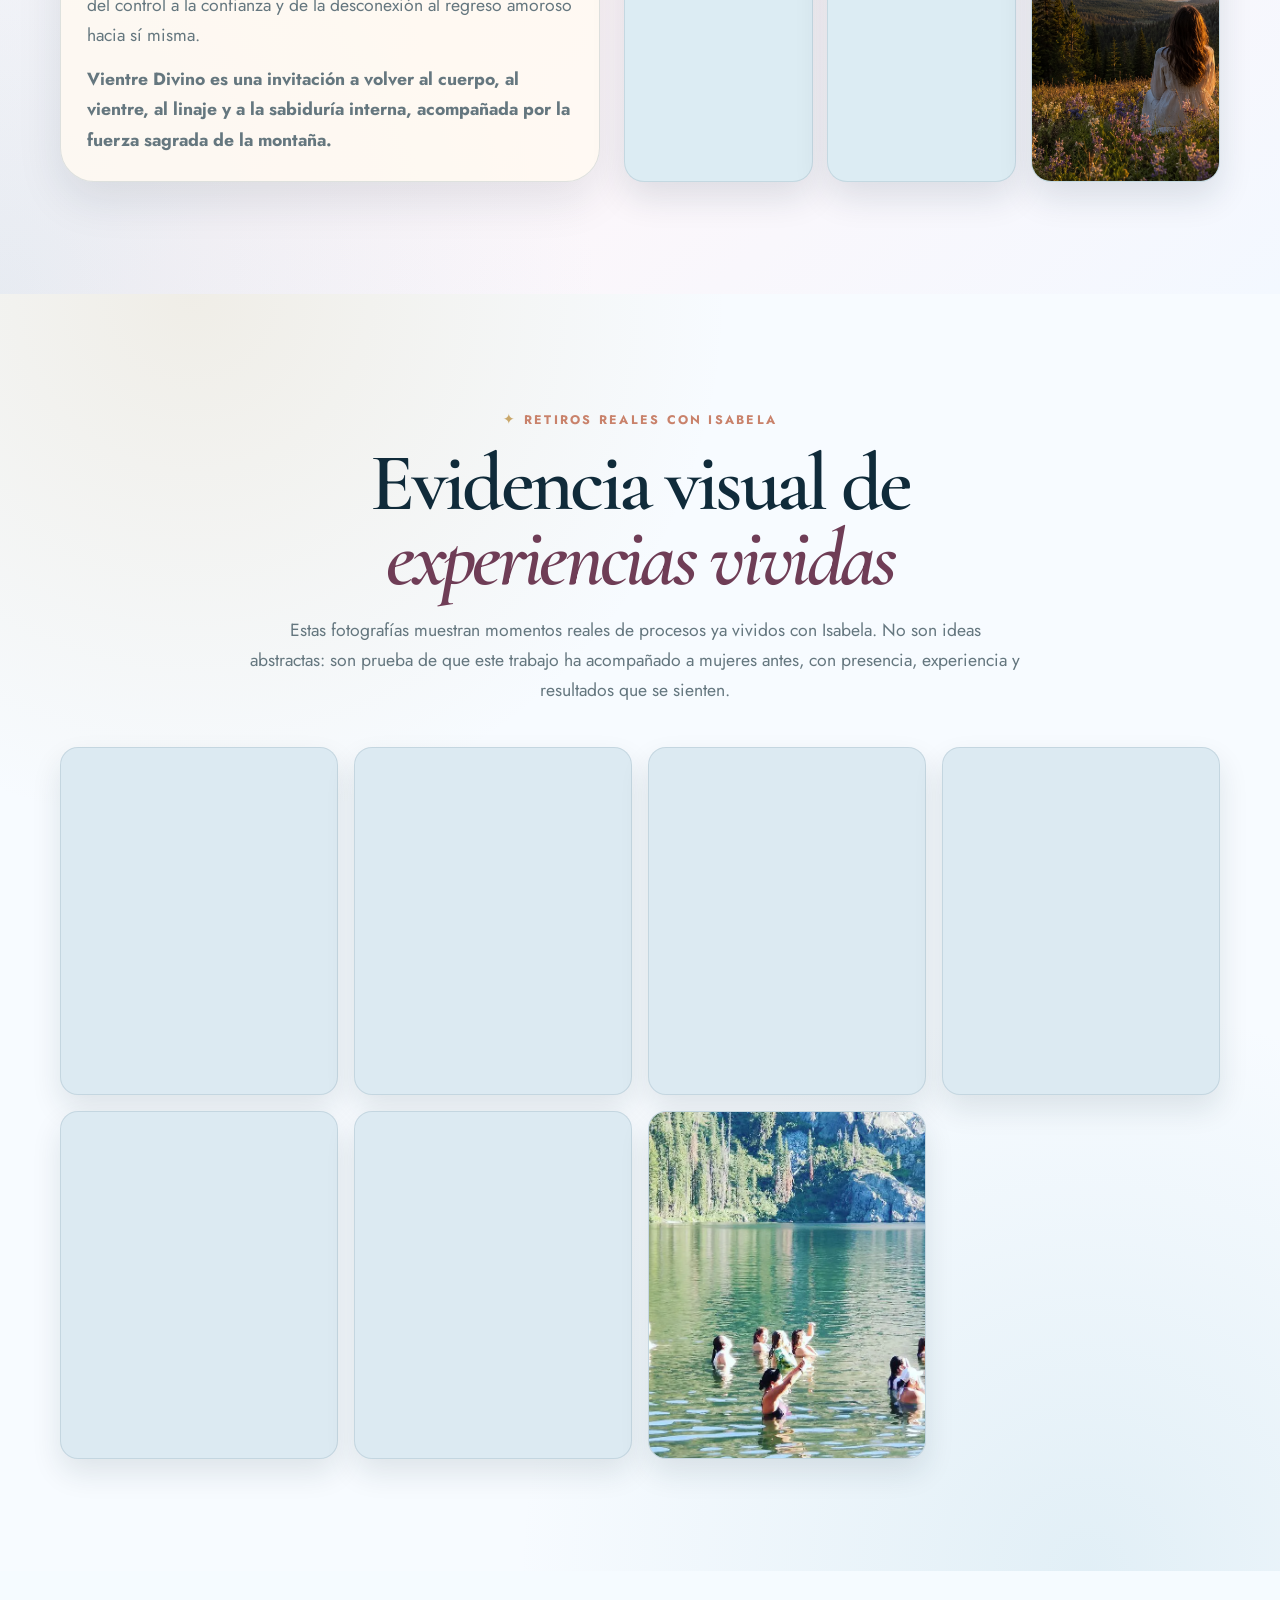
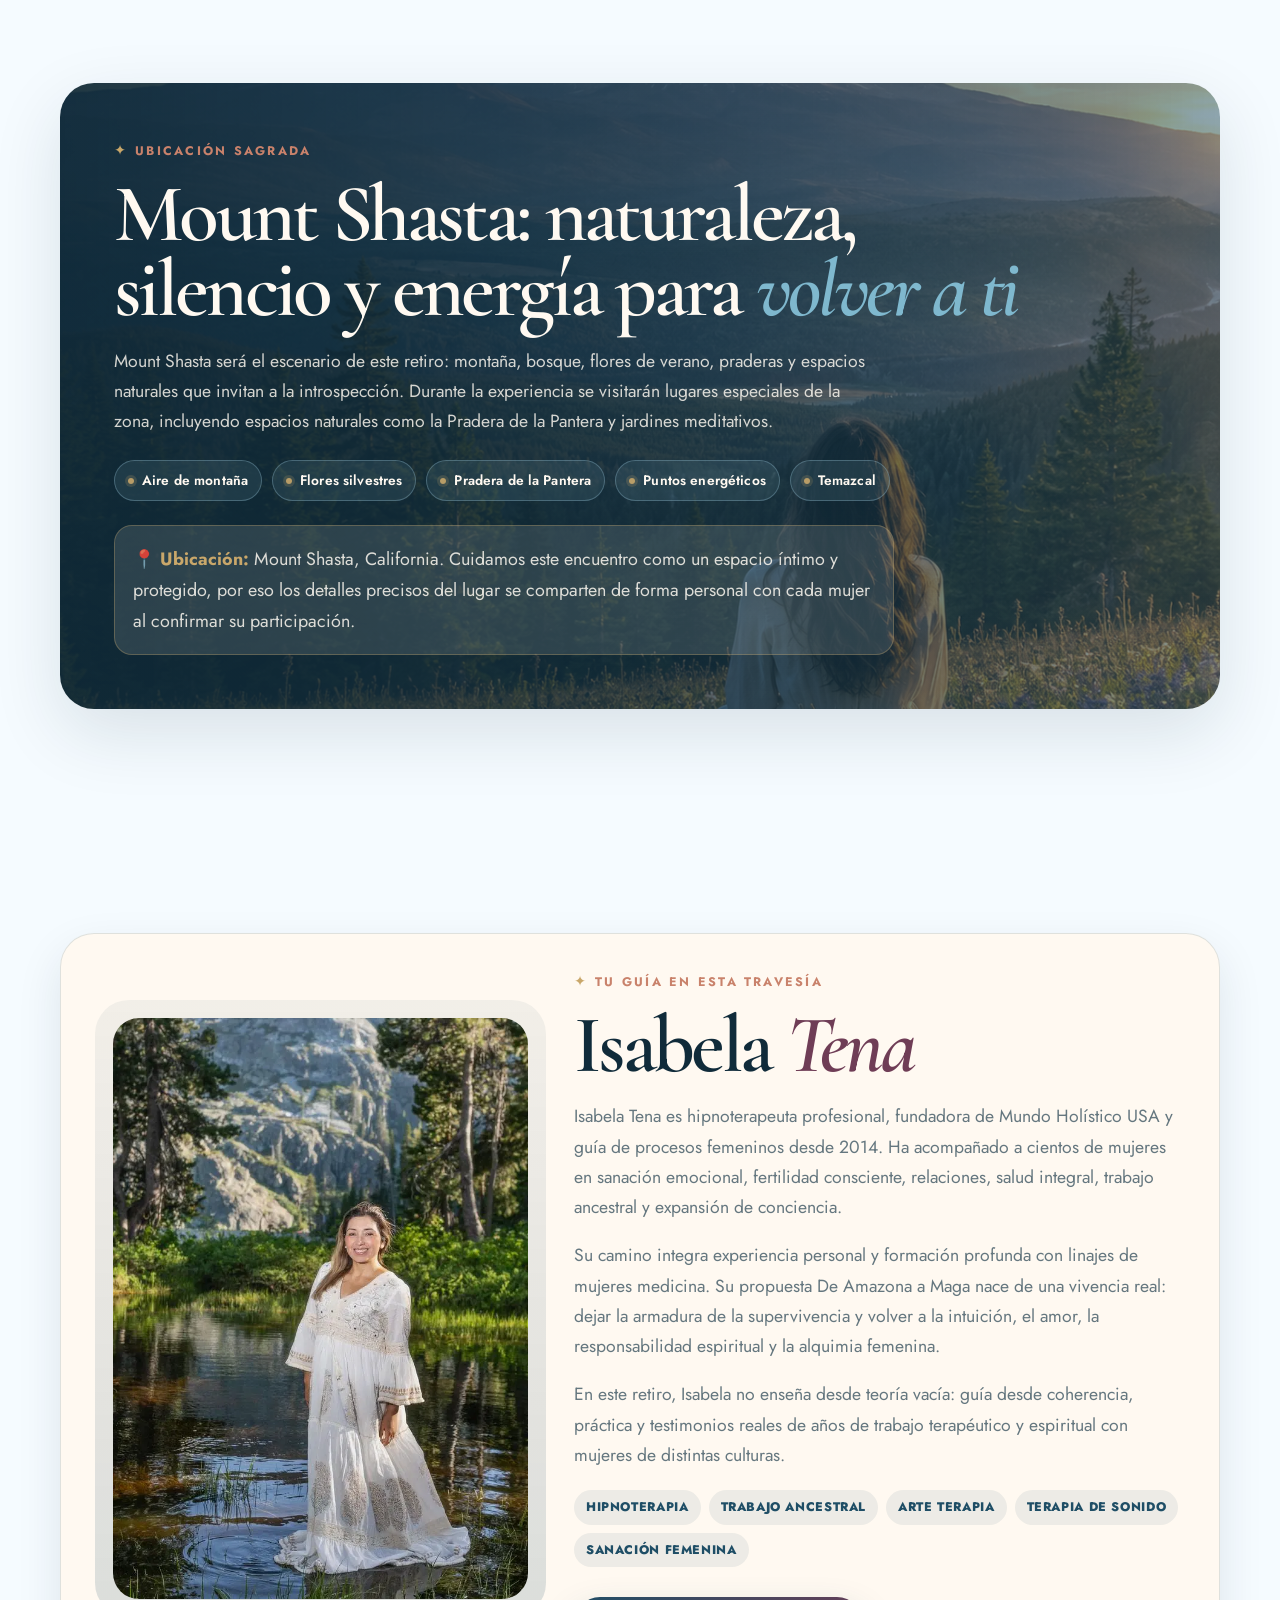
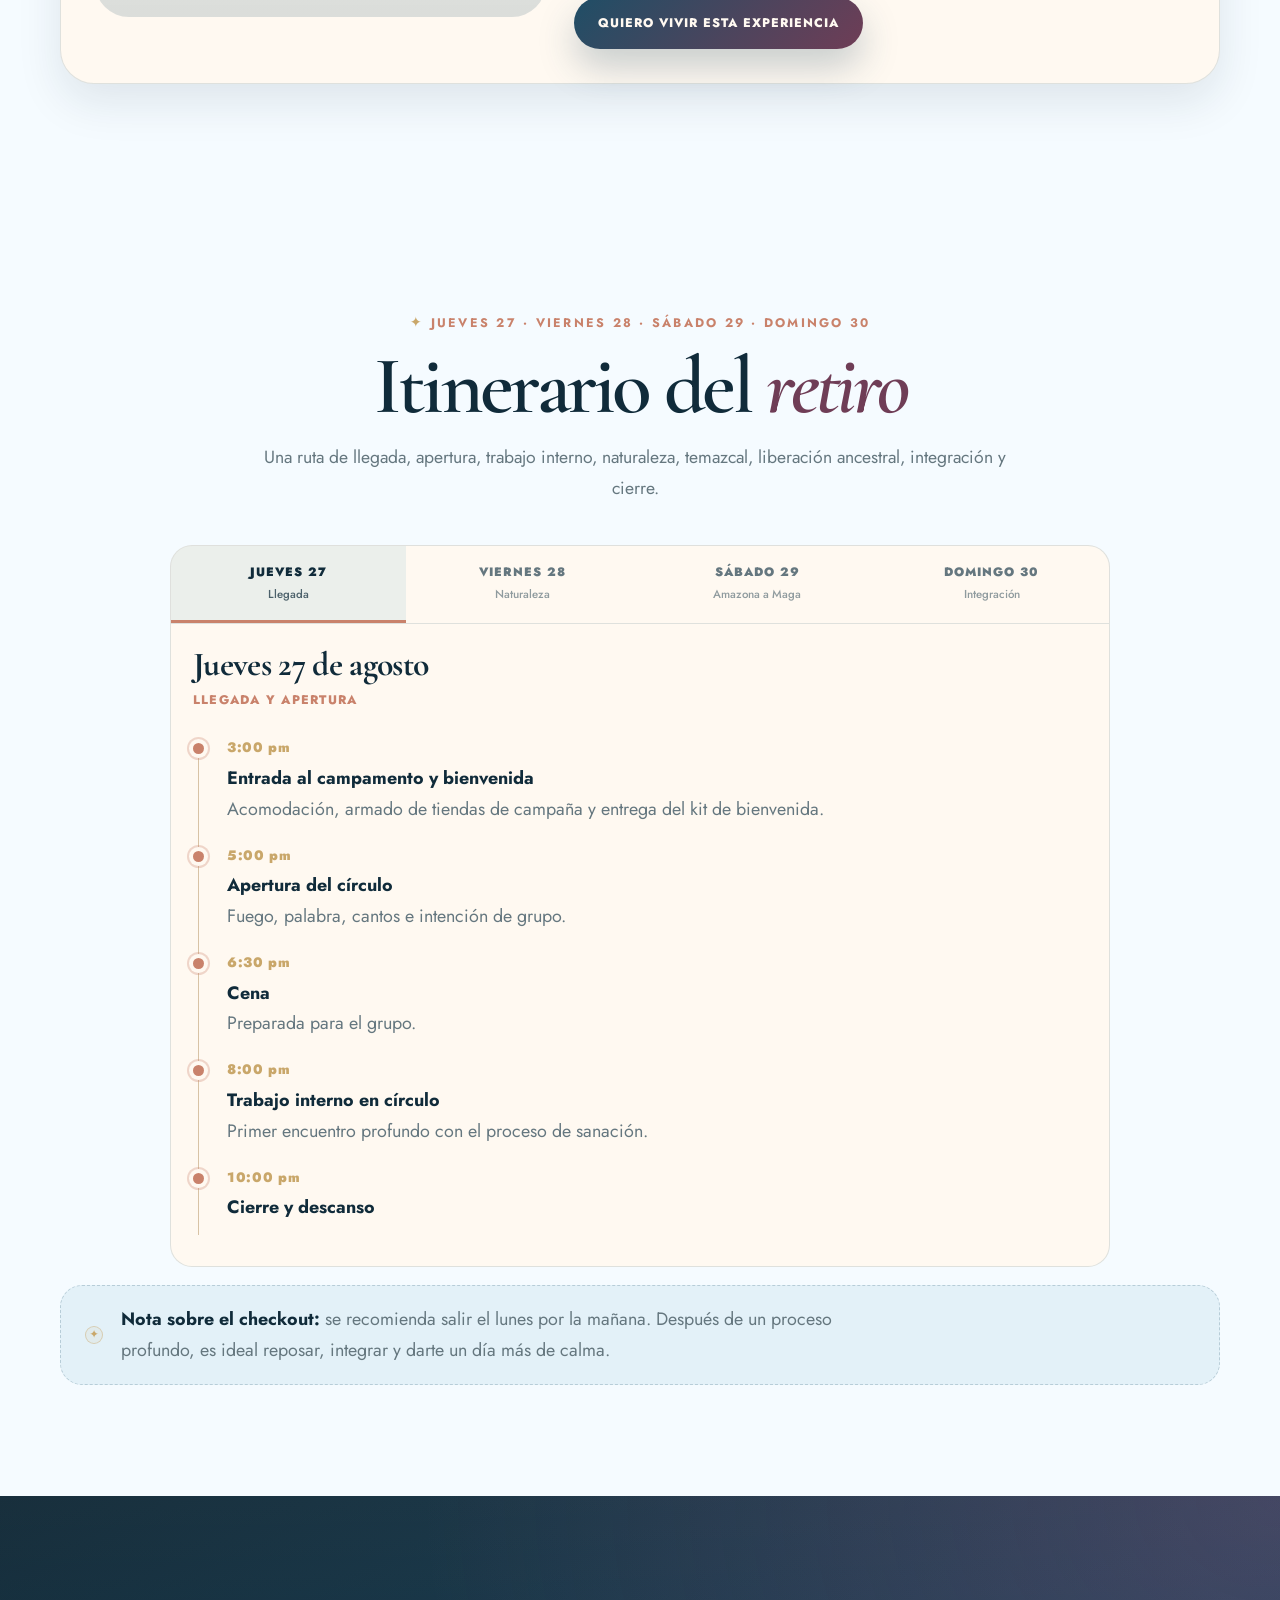
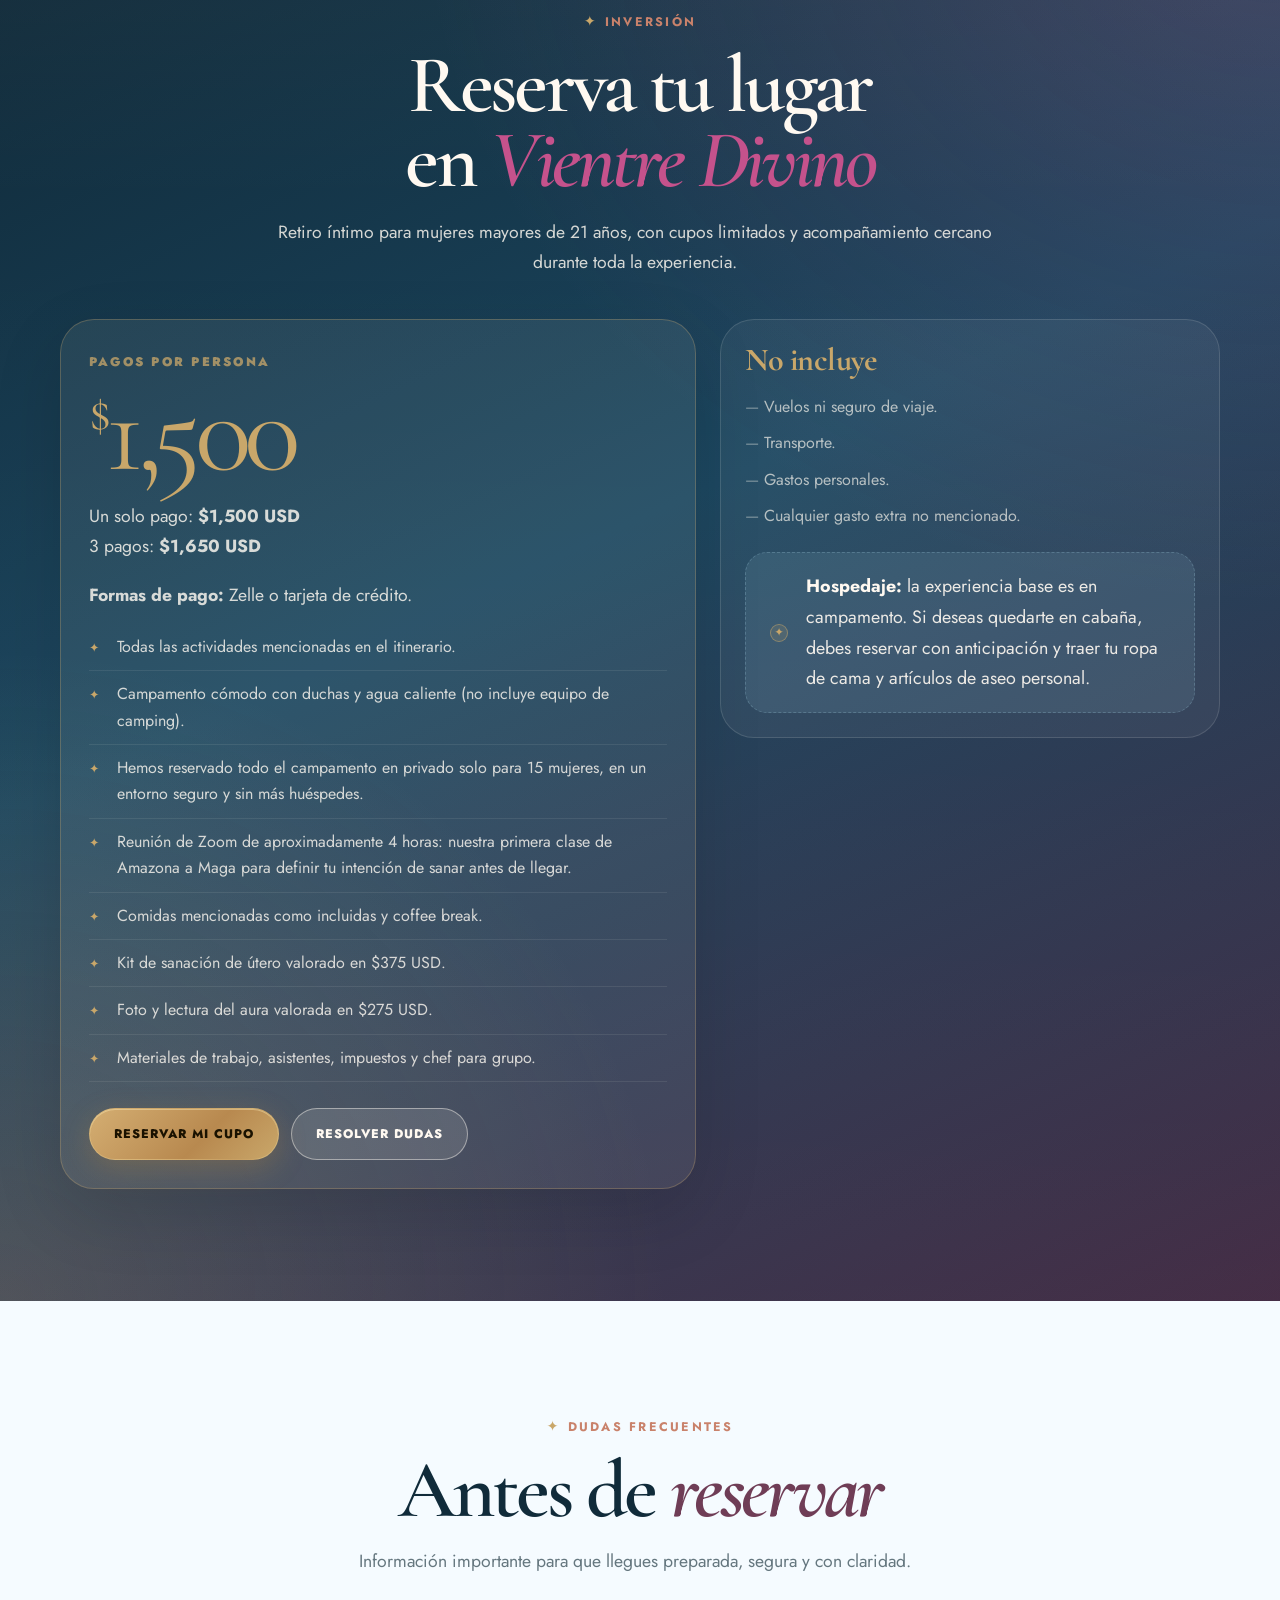
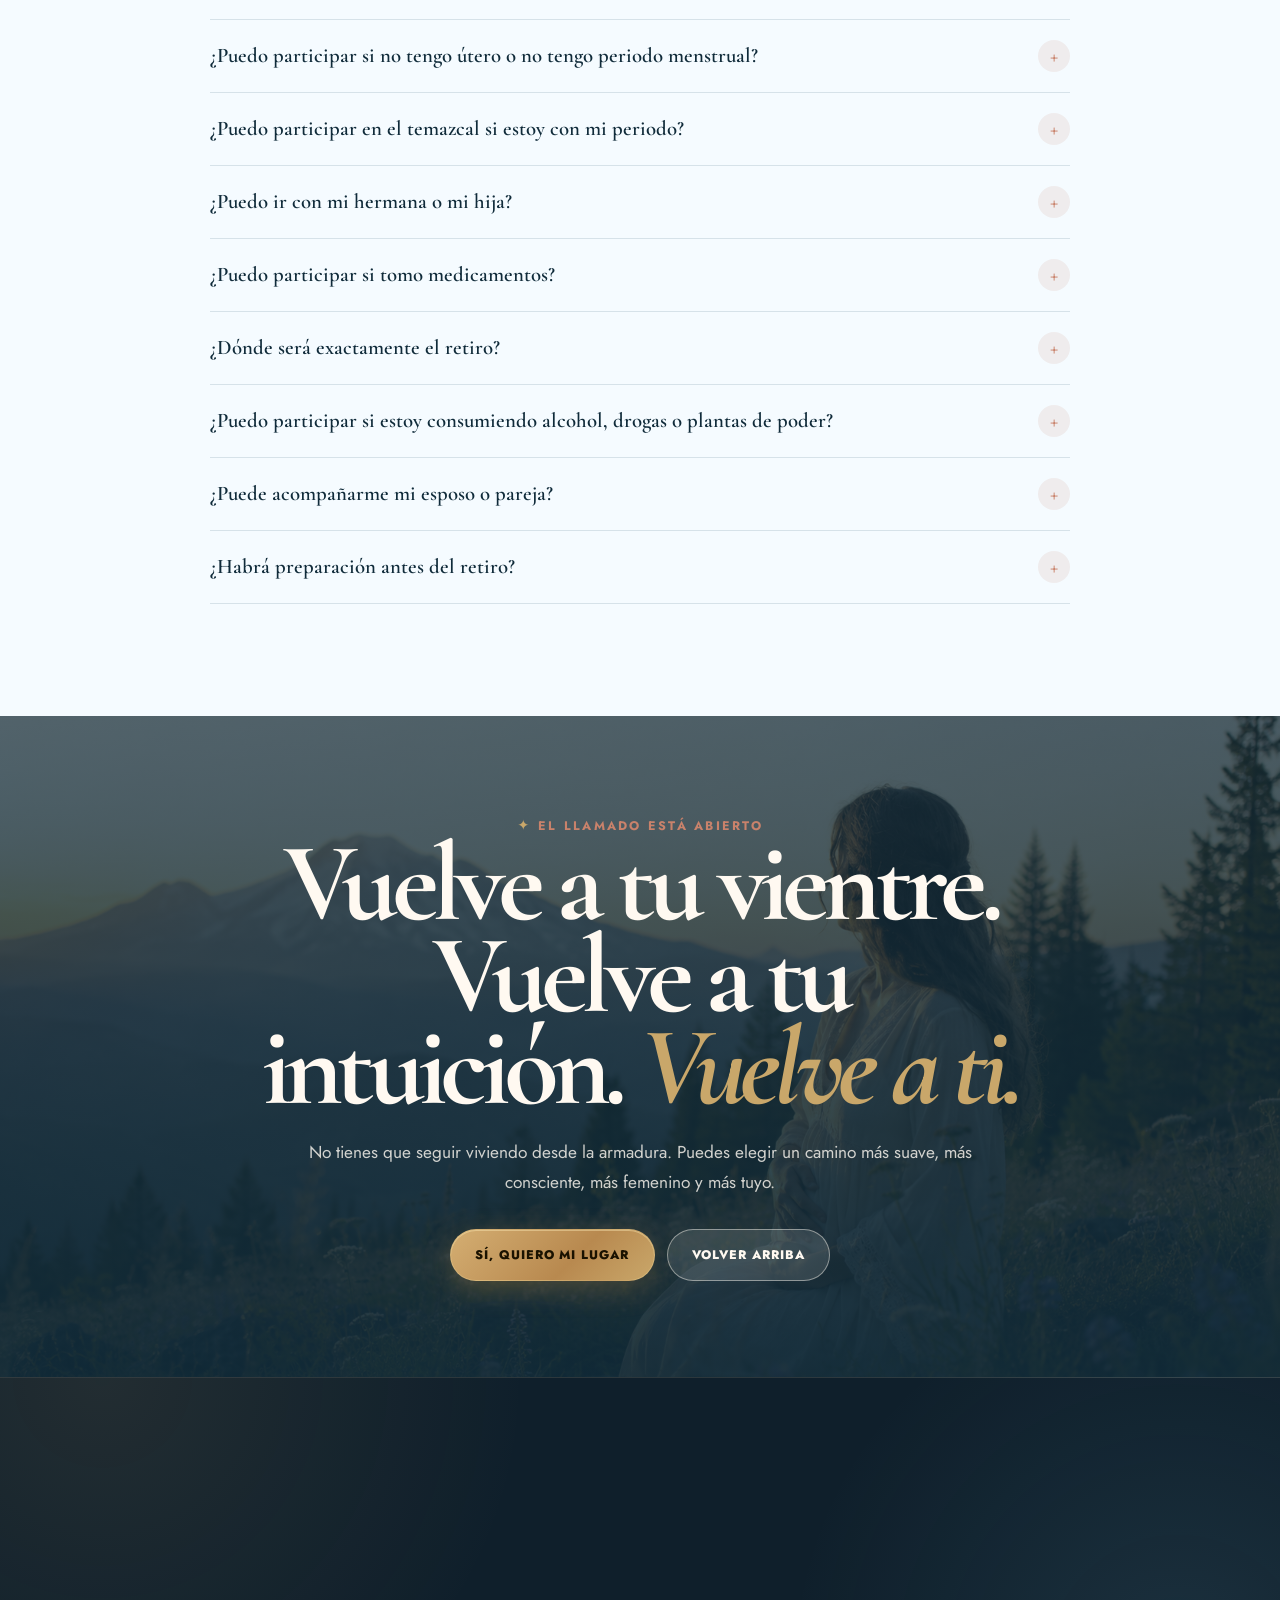
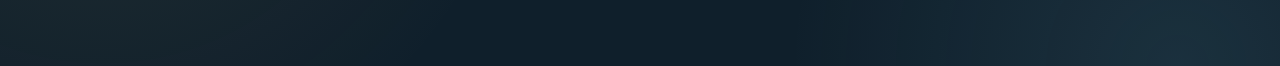
==== commit cb23be9f: "Actualiza fechas y README v2" ====
--- a/index.html
+++ b/index.html
@@ -3,7 +3,7 @@
 <head>
   <meta charset="UTF-8" />
   <meta name="viewport" content="width=device-width, initial-scale=1.0" />
-  <meta name="description" content="Vientre Divino: retiro para mujeres en Mount Shasta, California. Del 20 al 23 de agosto de 2026, guiado por Isabela Tena." />
+  <meta name="description" content="Vientre Divino: retiro para mujeres en Mount Shasta, California. Del 27 al 30 de agosto de 2026, guiado por Isabela Tena." />
   <title>Vientre Divino · Retiro para Mujeres en Mount Shasta</title>
 
   <link rel="preconnect" href="https://fonts.googleapis.com" />
@@ -169,6 +169,28 @@
     .hero-copy { max-width: 700px; margin-top: 18px; color: rgba(255, 250, 242, .82); font-size: clamp(1rem, 0.96rem + 0.24vw, 1.12rem); line-height: 1.75; }
     .hero-tagline { display: block; max-width: 720px; margin-top: 18px; font-family: var(--display); font-style: italic; color: var(--dorado); font-size: clamp(1.25rem, 4vw, 1.8rem); line-height: 1.25; }
     .hero-actions { display: flex; flex-direction: column; gap: 12px; margin-top: 30px; align-items: stretch; }
+    @media (max-width: 425px) {
+      .hero-badge {
+        display: inline-flex;
+        justify-content: center;
+        width: fit-content;
+        max-width: calc(100% - 24px);
+        margin-inline: auto;
+        padding: 8px 12px;
+        gap: 6px;
+        font-size: .62rem;
+        letter-spacing: .045em;
+        line-height: 1.2;
+        white-space: normal;
+        text-align: center;
+        text-wrap: balance;
+      }
+      .hero-badge::before {
+        width: 6px;
+        height: 6px;
+        box-shadow: 0 0 0 5px rgba(201, 167, 106, .14);
+      }
+    }
 
     .btn {
       display: inline-flex;
@@ -259,7 +281,7 @@
         <div class="hero-content reveal">
           <span class="hero-badge">Retiro para mujeres · Mount Shasta, California</span>
           <h1>Vientre <em>Divino</em></h1>
-          <p class="hero-date">Del jueves 20 al domingo 23 de agosto de 2026</p>
+          <p class="hero-date">Del jueves 27 al domingo 30 de agosto de 2026</p>
           <p class="hero-copy">Un viaje profundo de sanación femenina, conexión ancestral y transformación interior para mujeres listas para dejar de vivir desde la lucha y comenzar a habitar su poder desde la intuición, el amor y la magia. Una experiencia íntima de Mundo Holístico USA en la energía sagrada de Mount Shasta.</p>
           <span class="hero-tagline">De Amazona a Maga: vuelve a tu vientre, a tu voz interna y a tu energía creadora.</span>
           <div class="hero-actions">
@@ -494,19 +516,19 @@
     <section class="section" id="itinerario">
       <div class="container">
         <div class="section-header reveal">
-          <span class="label">Jueves 20 · Viernes 21 · Sábado 22 · Domingo 23</span>
+          <span class="label">Jueves 27 · Viernes 28 · Sábado 29 · Domingo 30</span>
           <h2 class="title">Itinerario del <em>retiro</em></h2>
           <p class="copy">Una ruta de llegada, apertura, trabajo interno, naturaleza, temazcal, liberación ancestral, integración y cierre.</p>
         </div>
         <div class="tabs reveal" role="tablist" aria-label="Itinerario por día">
-          <button class="tab is-active" type="button" data-tab="0">Jueves 20<small>Llegada</small></button>
-          <button class="tab" type="button" data-tab="1">Viernes 21<small>Naturaleza</small></button>
-          <button class="tab" type="button" data-tab="2">Sábado 22<small>Amazona a Maga</small></button>
-          <button class="tab" type="button" data-tab="3">Domingo 23<small>Integración</small></button>
+          <button class="tab is-active" type="button" data-tab="0">Jueves 27<small>Llegada</small></button>
+          <button class="tab" type="button" data-tab="1">Viernes 28<small>Naturaleza</small></button>
+          <button class="tab" type="button" data-tab="2">Sábado 29<small>Amazona a Maga</small></button>
+          <button class="tab" type="button" data-tab="3">Domingo 30<small>Integración</small></button>
         </div>
         <div class="panels reveal">
           <article class="panel is-active">
-            <div class="day-card"><h3 class="day-title">Jueves 20 de agosto</h3><span class="day-subtitle">Llegada y apertura</span><div class="timeline">
+            <div class="day-card"><h3 class="day-title">Jueves 27 de agosto</h3><span class="day-subtitle">Llegada y apertura</span><div class="timeline">
               <div class="tl-item"><span class="tl-time">3:00 pm</span><p class="tl-text"><strong>Entrada al campamento y bienvenida</strong>Acomodación, armado de tiendas de campaña y entrega del kit de bienvenida.</p></div>
               <div class="tl-item"><span class="tl-time">5:00 pm</span><p class="tl-text"><strong>Apertura del círculo</strong>Fuego, palabra, cantos e intención de grupo.</p></div>
               <div class="tl-item"><span class="tl-time">6:30 pm</span><p class="tl-text"><strong>Cena</strong>Preparada para el grupo.</p></div>
@@ -515,7 +537,7 @@
             </div></div>
           </article>
           <article class="panel">
-            <div class="day-card"><h3 class="day-title">Viernes 21 de agosto</h3><span class="day-subtitle">Naturaleza, intención y temazcal</span><div class="timeline">
+            <div class="day-card"><h3 class="day-title">Viernes 28 de agosto</h3><span class="day-subtitle">Naturaleza, intención y temazcal</span><div class="timeline">
               <div class="tl-item"><span class="tl-time">8:30 am</span><p class="tl-text"><strong>Desayuno</strong></p></div>
               <div class="tl-item"><span class="tl-time">9:30 am</span><p class="tl-text"><strong>Día de campo en la montaña</strong>Meditación, intención de sanación y visita a puntos energéticos y espacios naturales.</p></div>
               <div class="tl-item"><span class="tl-time">12:30 pm</span><p class="tl-text"><strong>Almuerzo por cuenta propia</strong>Restaurantes locales y tiempo para compras en el pueblo.</p></div>
@@ -526,7 +548,7 @@
             </div></div>
           </article>
           <article class="panel">
-            <div class="day-card"><h3 class="day-title">Sábado 22 de agosto</h3><span class="day-subtitle">De Amazona a Maga</span><div class="timeline">
+            <div class="day-card"><h3 class="day-title">Sábado 29 de agosto</h3><span class="day-subtitle">De Amazona a Maga</span><div class="timeline">
               <div class="tl-item"><span class="tl-time">8:30 am</span><p class="tl-text"><strong>Desayuno</strong></p></div>
               <div class="tl-item"><span class="tl-time">10:00 am</span><p class="tl-text"><strong>Clase De Amazona a Maga</strong>Terapias, arte terapia, meditación y conexión con los elementos.</p></div>
               <div class="tl-item"><span class="tl-time">12:30 pm</span><p class="tl-text"><strong>Almuerzo</strong></p></div>
@@ -537,7 +559,7 @@
             </div></div>
           </article>
           <article class="panel">
-            <div class="day-card"><h3 class="day-title">Domingo 23 de agosto</h3><span class="day-subtitle">Integración y cierre</span><div class="timeline">
+            <div class="day-card"><h3 class="day-title">Domingo 30 de agosto</h3><span class="day-subtitle">Integración y cierre</span><div class="timeline">
               <div class="tl-item"><span class="tl-time">8:30 am</span><p class="tl-text"><strong>Desayuno</strong></p></div>
               <div class="tl-item"><span class="tl-time">10:00 am</span><p class="tl-text"><strong>Clase De Amazona a Maga · continuación</strong>Meditación, ejercicios de introspección y arte terapia.</p></div>
               <div class="tl-item"><span class="tl-time">12:30 pm</span><p class="tl-text"><strong>Almuerzo</strong></p></div>
@@ -575,7 +597,7 @@
               <li>Materiales de trabajo, asistentes, impuestos y chef para grupo.</li>
             </ul>
             <div class="price-actions">
-              <a class="btn btn-gold" href="https://wa.me/14086502198?text=Hola%2C%20quiero%20reservar%20mi%20lugar%20para%20Vientre%20Divino%20%2820%20al%2023%20de%20agosto%202026%20en%20Mount%20Shasta%29.%20Tengo%2021%2B%20y%20quiero%20confirmar%20disponibilidad%20y%20forma%20de%20pago%20%28Zelle%20o%20tarjeta%29." target="_blank" rel="noreferrer">Reservar mi cupo</a>
+              <a class="btn btn-gold" href="https://wa.me/14086502198?text=Hola%2C%20quiero%20reservar%20mi%20lugar%20para%20Vientre%20Divino%20%2827%20al%2030%20de%20agosto%202026%20en%20Mount%20Shasta%29.%20Tengo%2021%2B%20y%20quiero%20confirmar%20disponibilidad%20y%20forma%20de%20pago%20%28Zelle%20o%20tarjeta%29." target="_blank" rel="noreferrer">Reservar mi cupo</a>
               <a class="btn btn-outline" href="#faq">Resolver dudas</a>
             </div>
           </article>
@@ -613,12 +635,12 @@
         <span class="label">El llamado está abierto</span>
         <h2>Vuelve a tu vientre. Vuelve a tu intuición. <em>Vuelve a ti.</em></h2>
         <p>No tienes que seguir viviendo desde la armadura. Puedes elegir un camino más suave, más consciente, más femenino y más tuyo.</p>
-        <div class="final-actions" style="justify-content:center;"><a class="btn btn-gold" href="https://wa.me/14086502198?text=Hola%2C%20siento%20el%20llamado%20de%20Vientre%20Divino.%20Quiero%20inscribirme%20al%20retiro%20del%2020%20al%2023%20de%20agosto%202026%20en%20Mount%20Shasta.%20%C2%BFMe%20comparten%20disponibilidad%2C%20pagos%20y%20siguiente%20paso%3F" target="_blank" rel="noreferrer">Sí, quiero mi lugar</a><a class="btn btn-outline" href="#inicio">Volver arriba</a></div>
+        <div class="final-actions" style="justify-content:center;"><a class="btn btn-gold" href="https://wa.me/14086502198?text=Hola%2C%20siento%20el%20llamado%20de%20Vientre%20Divino.%20Quiero%20inscribirme%20al%20retiro%20del%2027%20al%2030%20de%20agosto%202026%20en%20Mount%20Shasta.%20%C2%BFMe%20comparten%20disponibilidad%2C%20pagos%20y%20siguiente%20paso%3F" target="_blank" rel="noreferrer">Sí, quiero mi lugar</a><a class="btn btn-outline" href="#inicio">Volver arriba</a></div>
       </div>
     </section>
   </main>
 
-  <a class="wa-float" href="https://wa.me/14086502198?text=Hola%2C%20quiero%20informacion%20de%20Vientre%20Divino%20en%20Mount%20Shasta%20%2820%20al%2023%20de%20agosto%202026%29.%20%C2%BFMe%20pueden%20enviar%20disponibilidad%2C%20formas%20de%20pago%20y%20proceso%20de%20reserva%3F" target="_blank" rel="noreferrer" aria-label="Contactar por WhatsApp">
+  <a class="wa-float" href="https://wa.me/14086502198?text=Hola%2C%20quiero%20informacion%20de%20Vientre%20Divino%20en%20Mount%20Shasta%20%2827%20al%2030%20de%20agosto%202026%29.%20%C2%BFMe%20pueden%20enviar%20disponibilidad%2C%20formas%20de%20pago%20y%20proceso%20de%20reserva%3F" target="_blank" rel="noreferrer" aria-label="Contactar por WhatsApp">
     <svg viewBox="0 0 32 32" aria-hidden="true" focusable="false">
       <path d="M16 .4C7.4.4.4 7.1.4 15.5c0 2.9.8 5.8 2.4 8.3L.4 31.6l8.1-2.3c2.3 1.3 4.9 2 7.6 2 8.6 0 15.6-6.7 15.6-15.1S24.6.4 16 .4zm0 28.3c-2.3 0-4.6-.6-6.5-1.9l-.5-.3-4.8 1.4 1.5-4.6-.3-.5c-1.4-2.1-2.1-4.5-2.1-7C3.3 8.6 8.9 3.2 16 3.2s12.7 5.4 12.7 12.1S23 28.7 16 28.7zm7-9.1c-.4-.2-2.2-1.1-2.5-1.2-.3-.1-.5-.2-.8.2s-.9 1.2-1.1 1.4-.4.3-.8.1c-.4-.2-1.6-.6-3-1.8-1.1-1-1.9-2.1-2.1-2.5-.2-.4 0-.6.1-.8.1-.1.3-.4.4-.6.1-.2.2-.4.3-.6.1-.2 0-.5 0-.6 0-.2-.8-2-1.1-2.7-.3-.7-.6-.6-.8-.6h-.7c-.2 0-.6.1-.9.4-.3.4-1.2 1.1-1.2 2.8s1.2 3.3 1.4 3.5c.2.2 2.3 3.6 5.7 5 .8.4 1.5.6 2 .8.8.2 1.5.2 2 .1.6-.1 2.2-.9 2.5-1.8.3-.9.3-1.6.2-1.8 0-.2-.3-.3-.7-.5z" />
     </svg>
@@ -640,7 +662,7 @@
         </nav>
         <div class="footer-contact">
           <span class="footer-title">Contacto</span>
-          <a href="https://wa.me/14086502198?text=Hola%2C%20me%20interesa%20Vientre%20Divino%20del%2020%20al%2023%20de%20agosto%202026.%20%C2%BFMe%20comparten%20disponibilidad%2C%20pagos%20y%20requisitos%20para%20reservar%3F" target="_blank" rel="noreferrer">WhatsApp +1 (408) 650-2198</a>
+          <a href="https://wa.me/14086502198?text=Hola%2C%20me%20interesa%20Vientre%20Divino%20del%2027%20al%2030%20de%20agosto%202026.%20%C2%BFMe%20comparten%20disponibilidad%2C%20pagos%20y%20requisitos%20para%20reservar%3F" target="_blank" rel="noreferrer">WhatsApp +1 (408) 650-2198</a>
           <span>Mount Shasta, California</span>
           <span>Dirección compartida al confirmar participación</span>
         </div>
--- a/assets/css/site.css
+++ b/assets/css/site.css
@@ -1768,15 +1768,19 @@
 
     @media (max-width: 425px) {
       .hero-badge {
-        display: flex;
-        width: max-content;
+        display: inline-flex;
+        justify-content: center;
+        width: fit-content;
+        max-width: calc(100% - 24px);
         margin-inline: auto;
-        padding: 7px 12px;
-        gap: 7px;
-        font-size: .58rem;
-        letter-spacing: .06em;
-        line-height: 1;
-        white-space: nowrap;
+        padding: 8px 12px;
+        gap: 6px;
+        font-size: .62rem;
+        letter-spacing: .045em;
+        line-height: 1.2;
+        white-space: normal;
+        text-align: center;
+        text-wrap: balance;
       }
       .hero-badge::before {
         width: 6px;
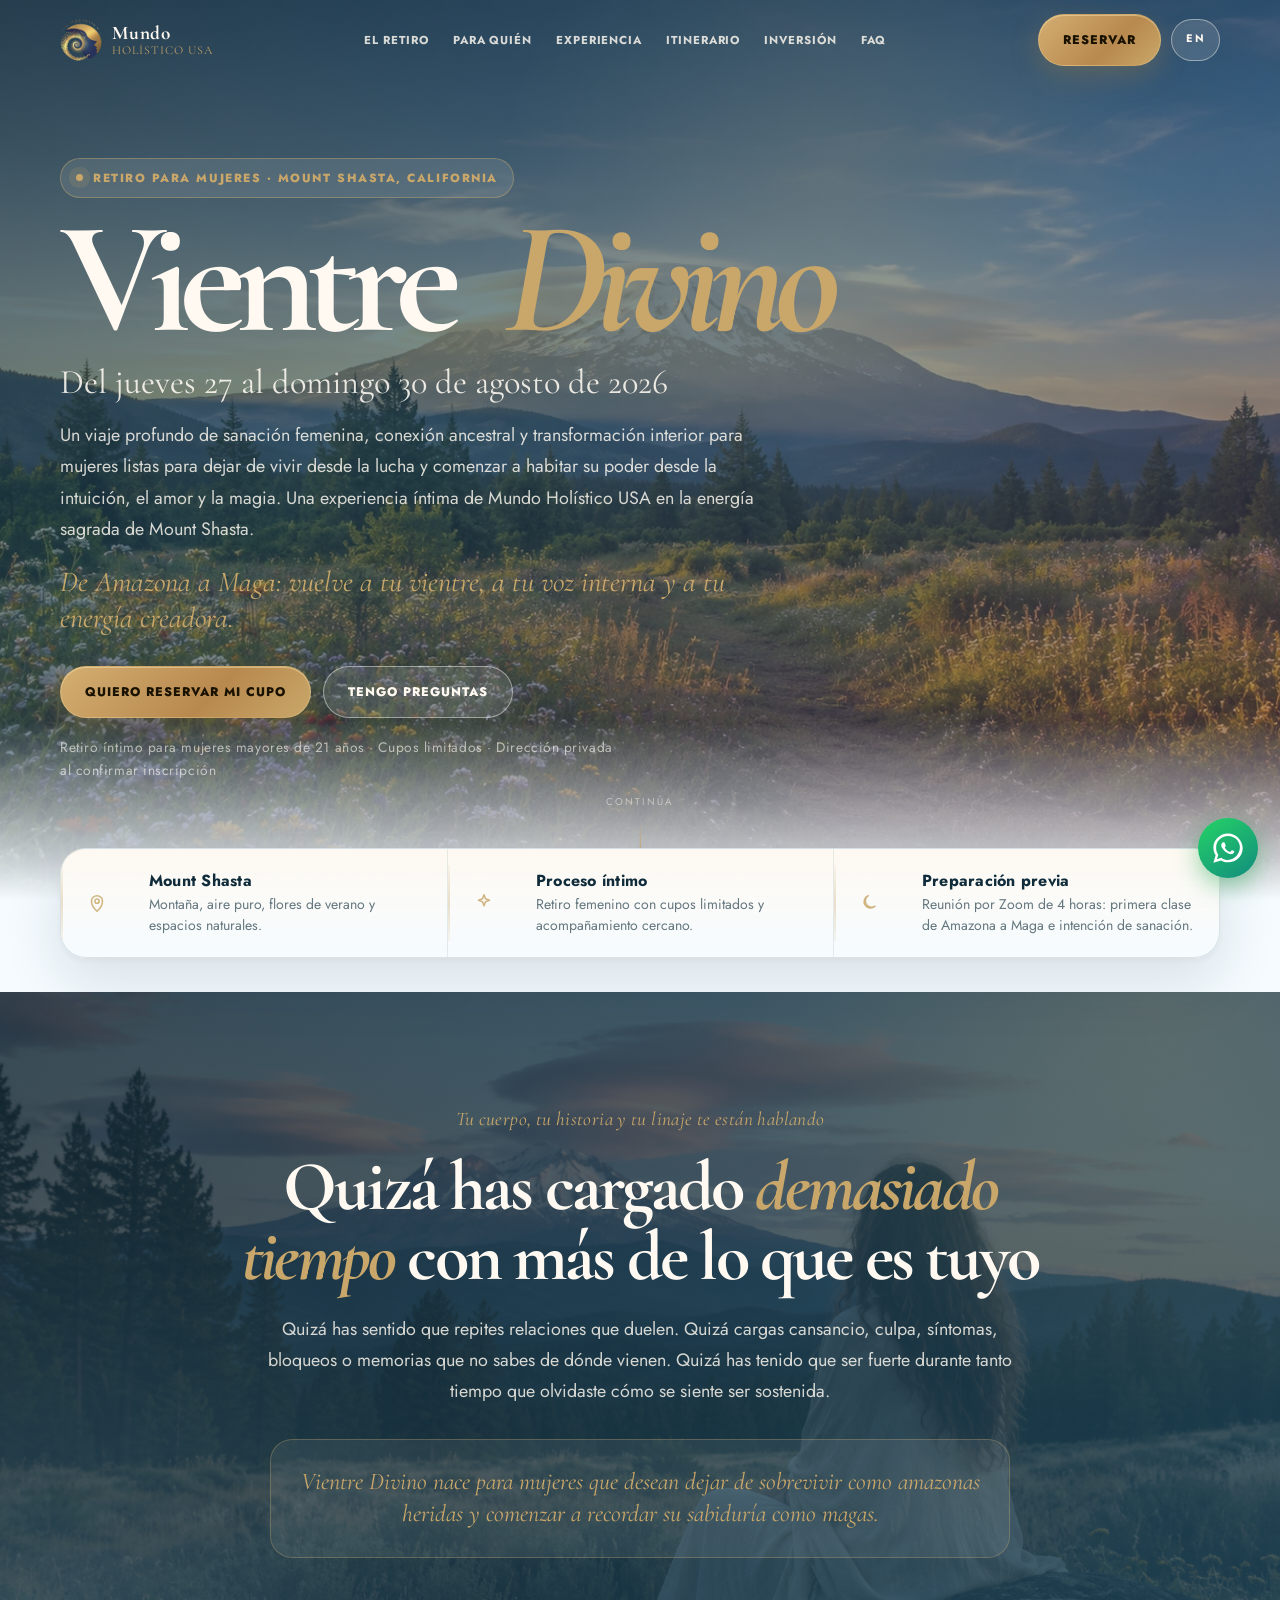
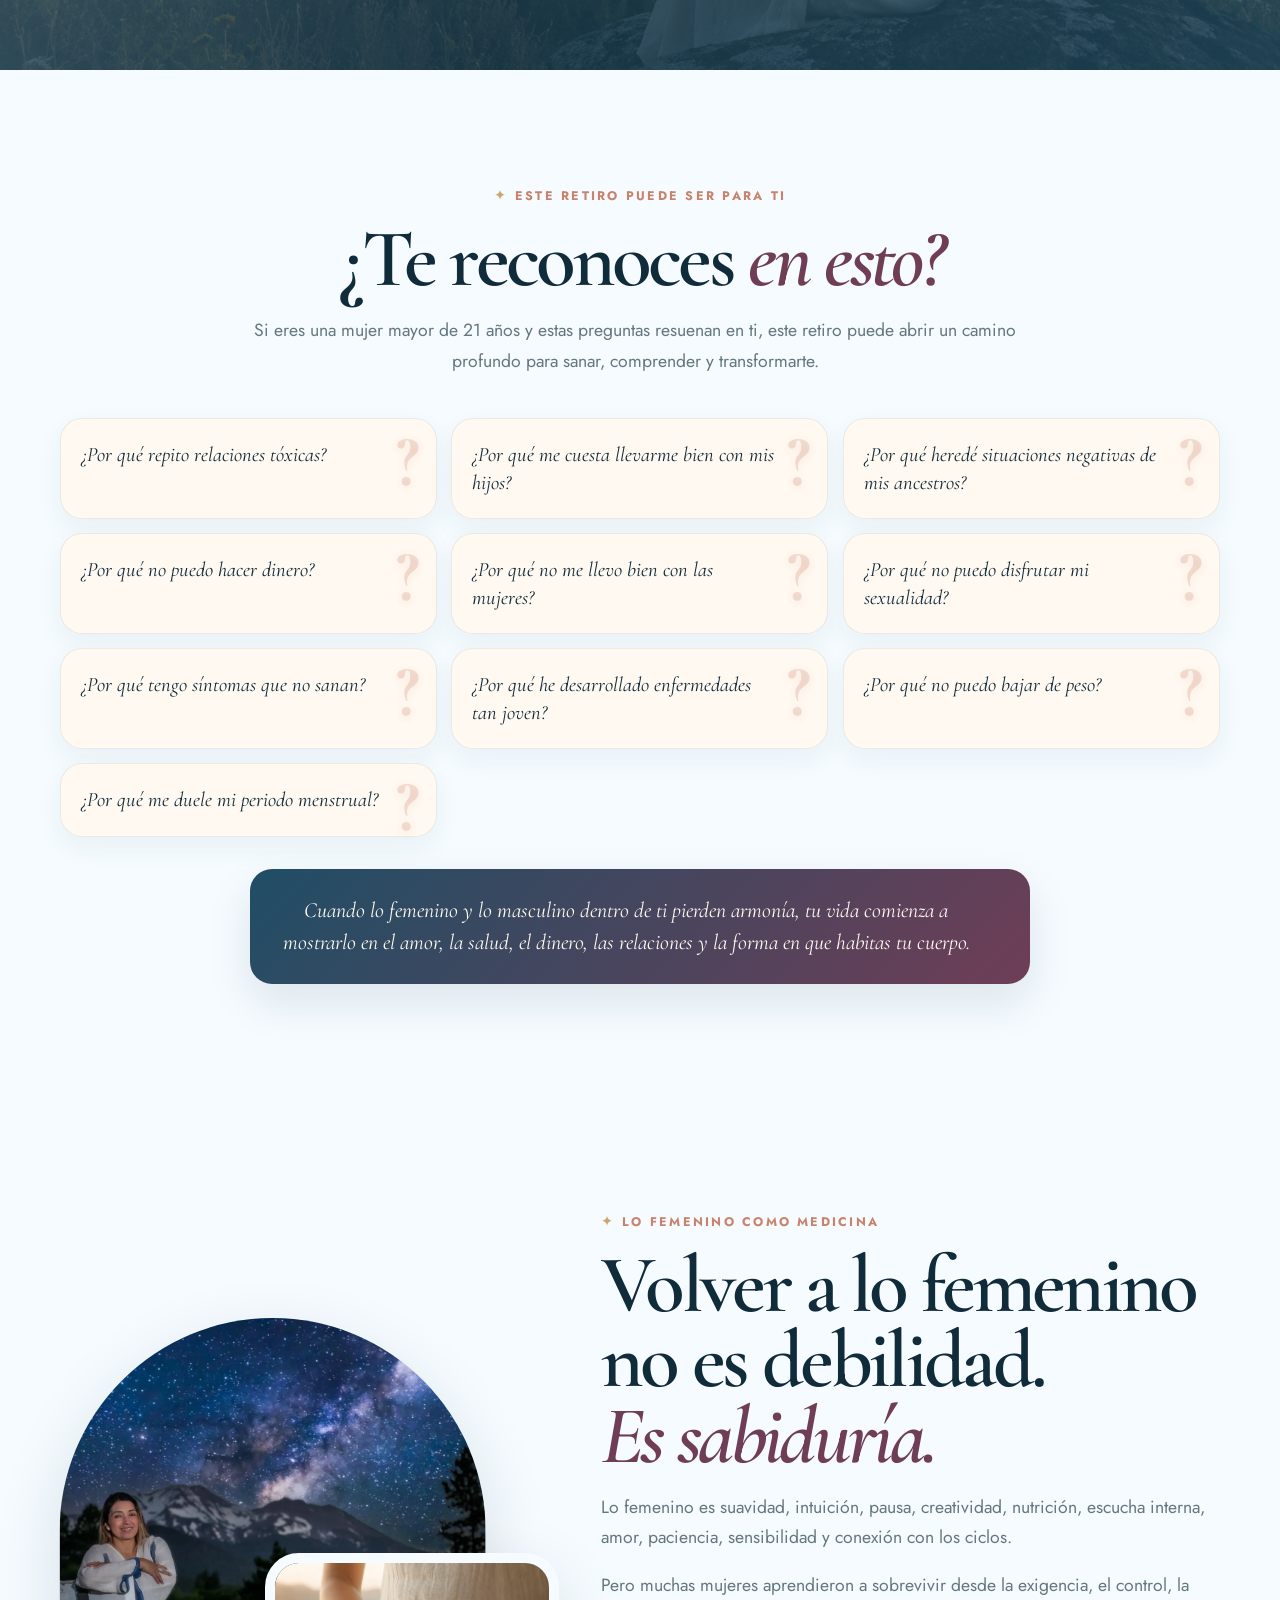
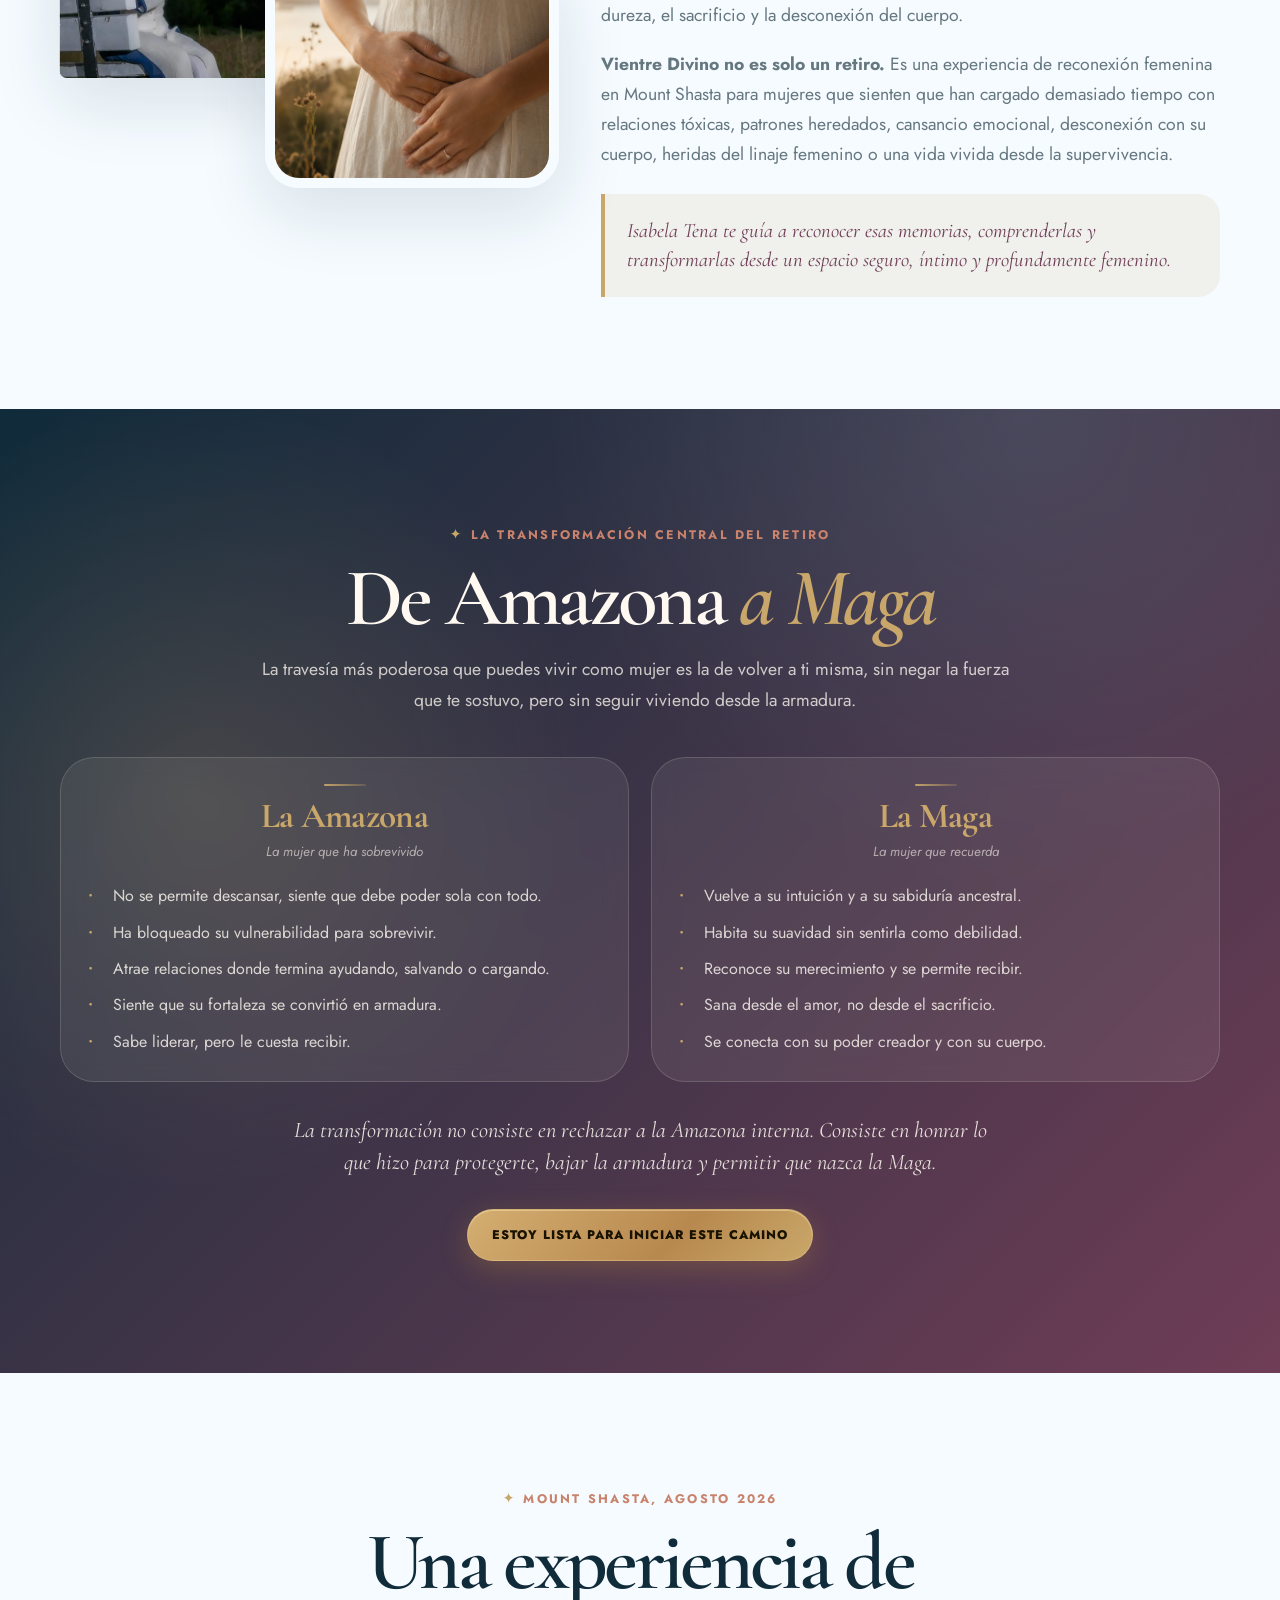
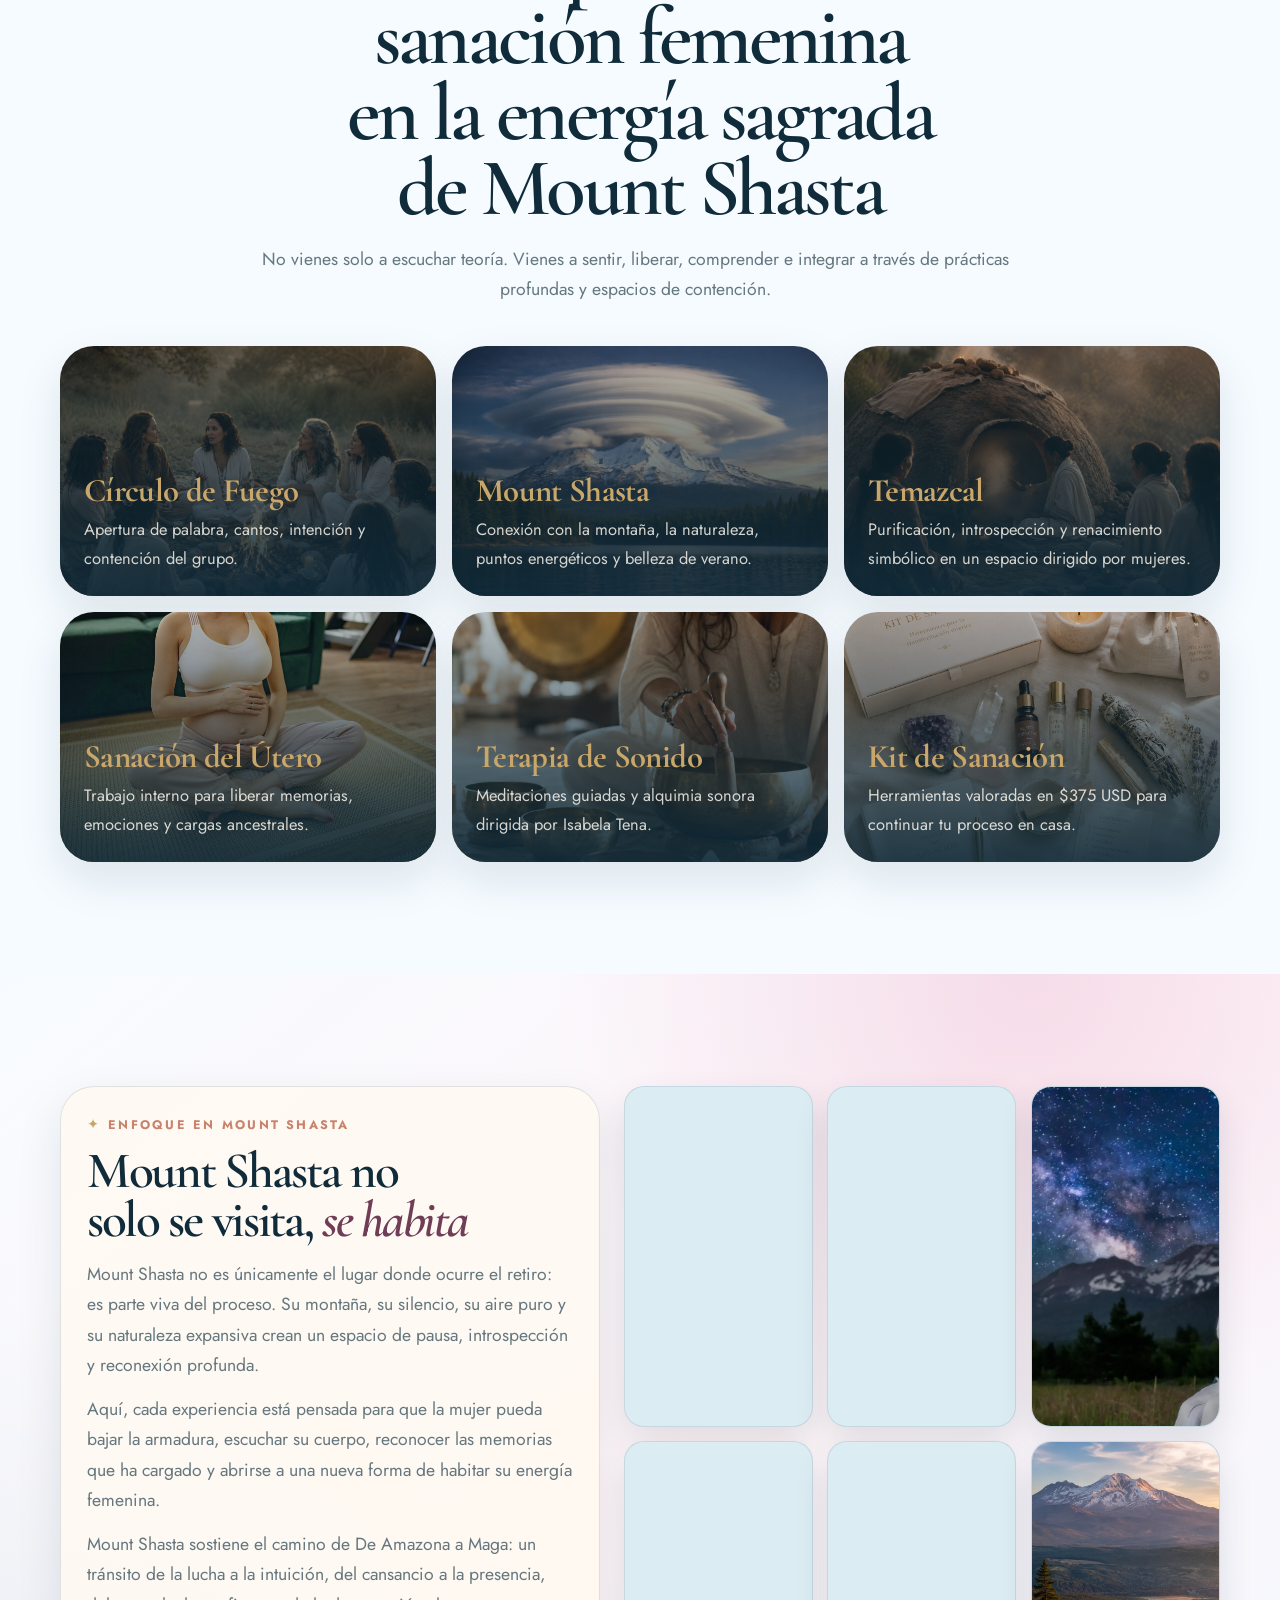
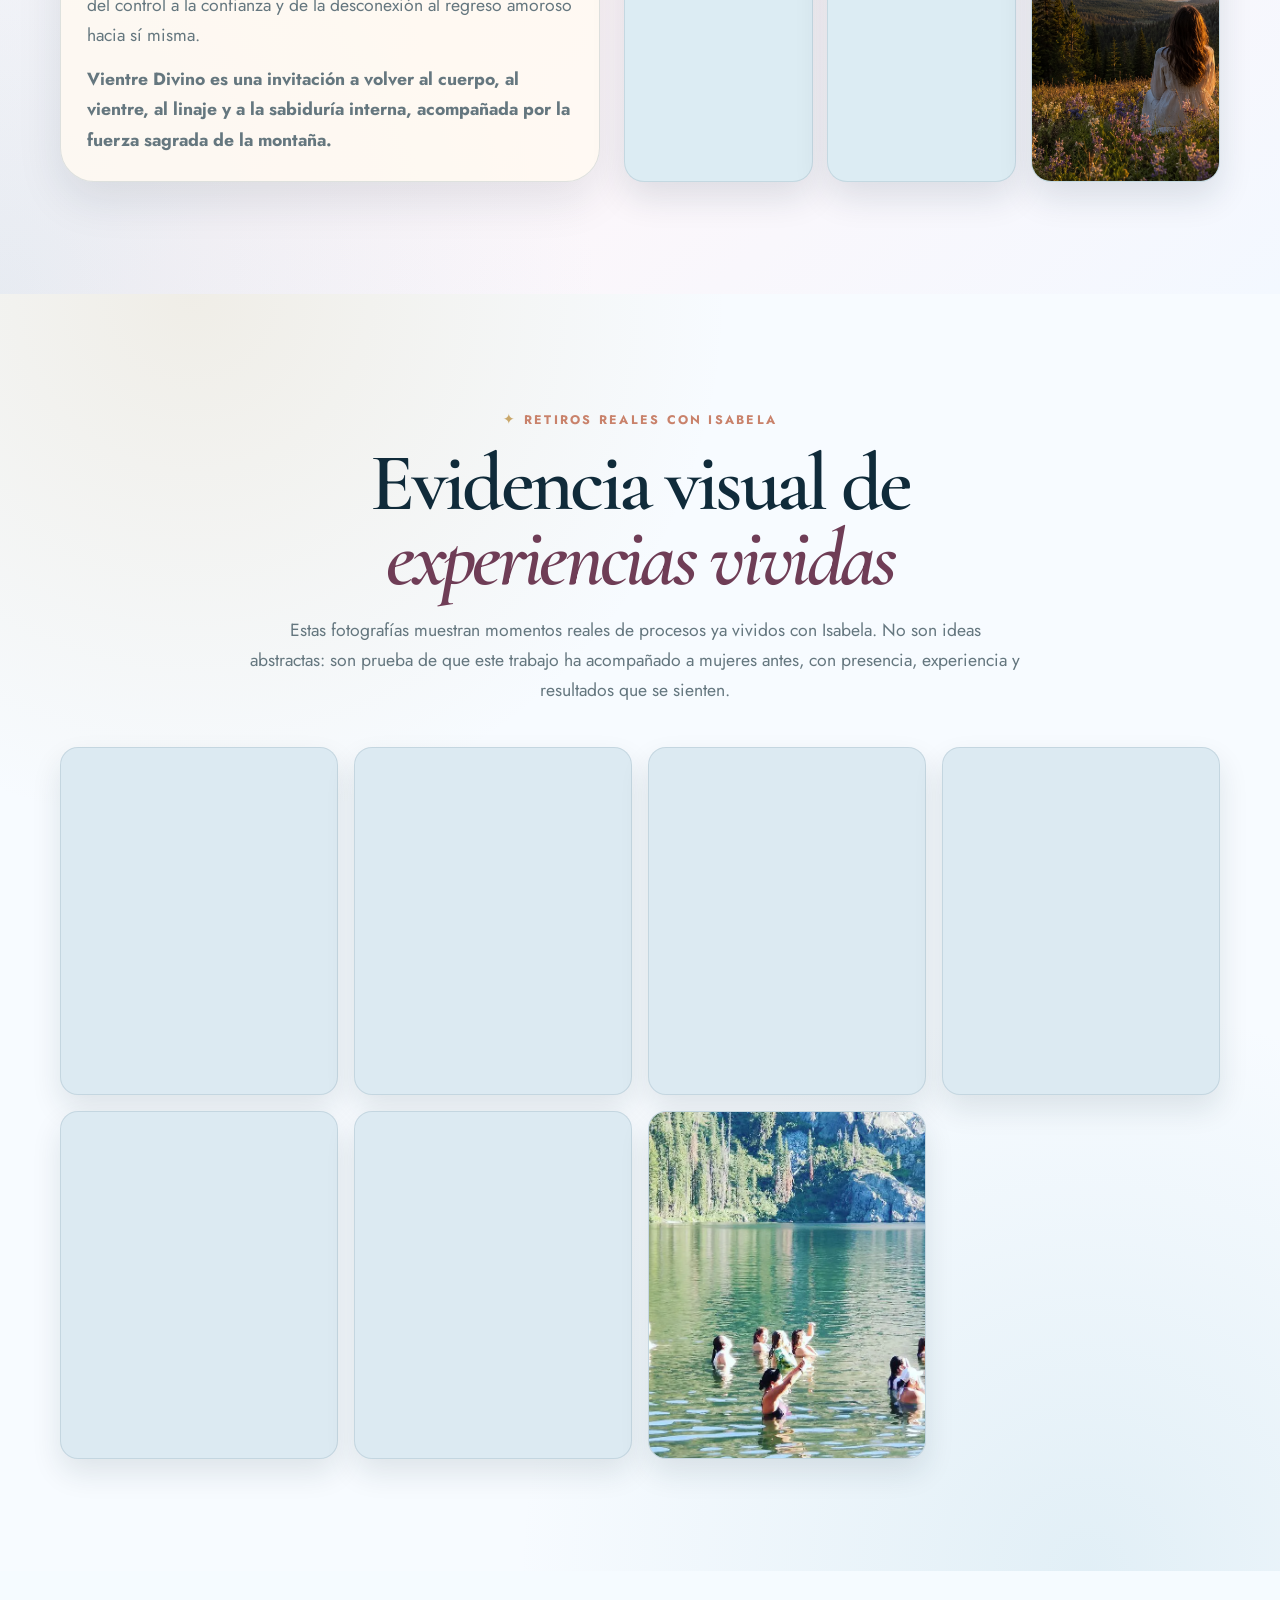
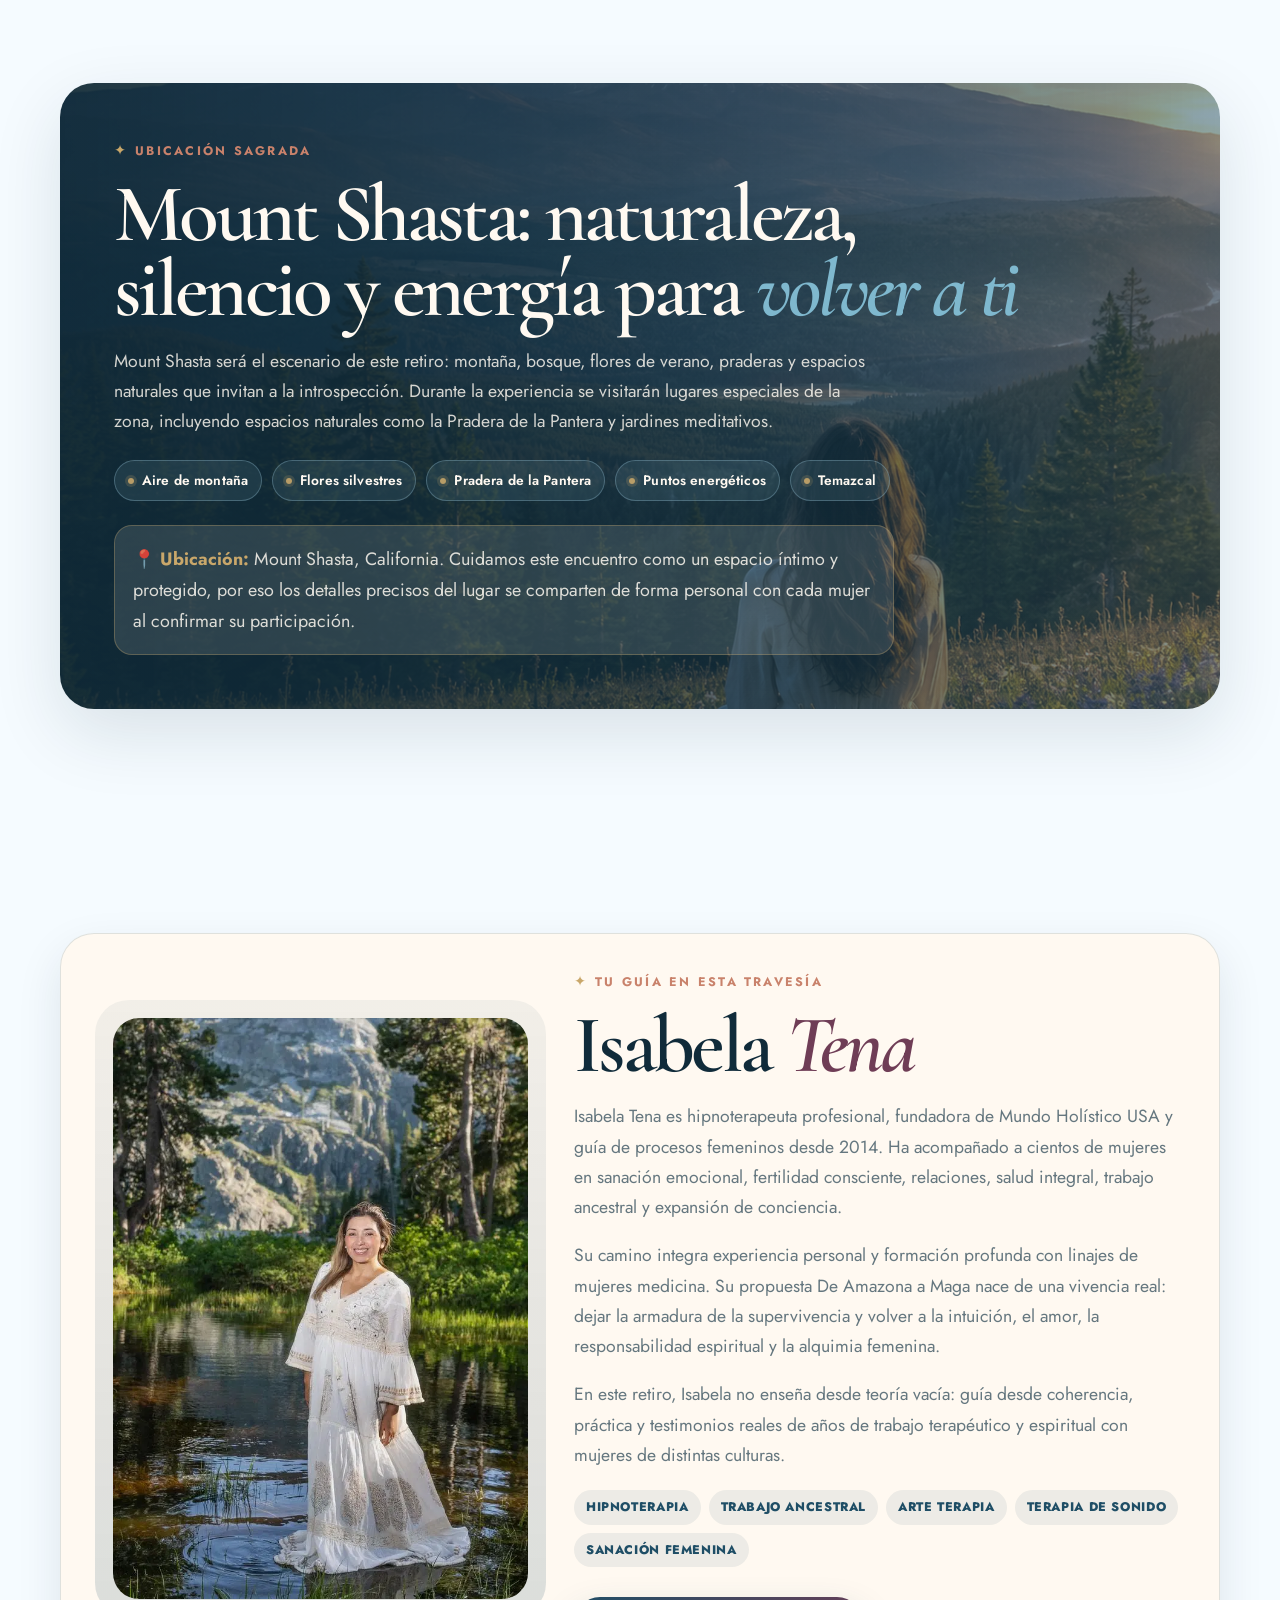
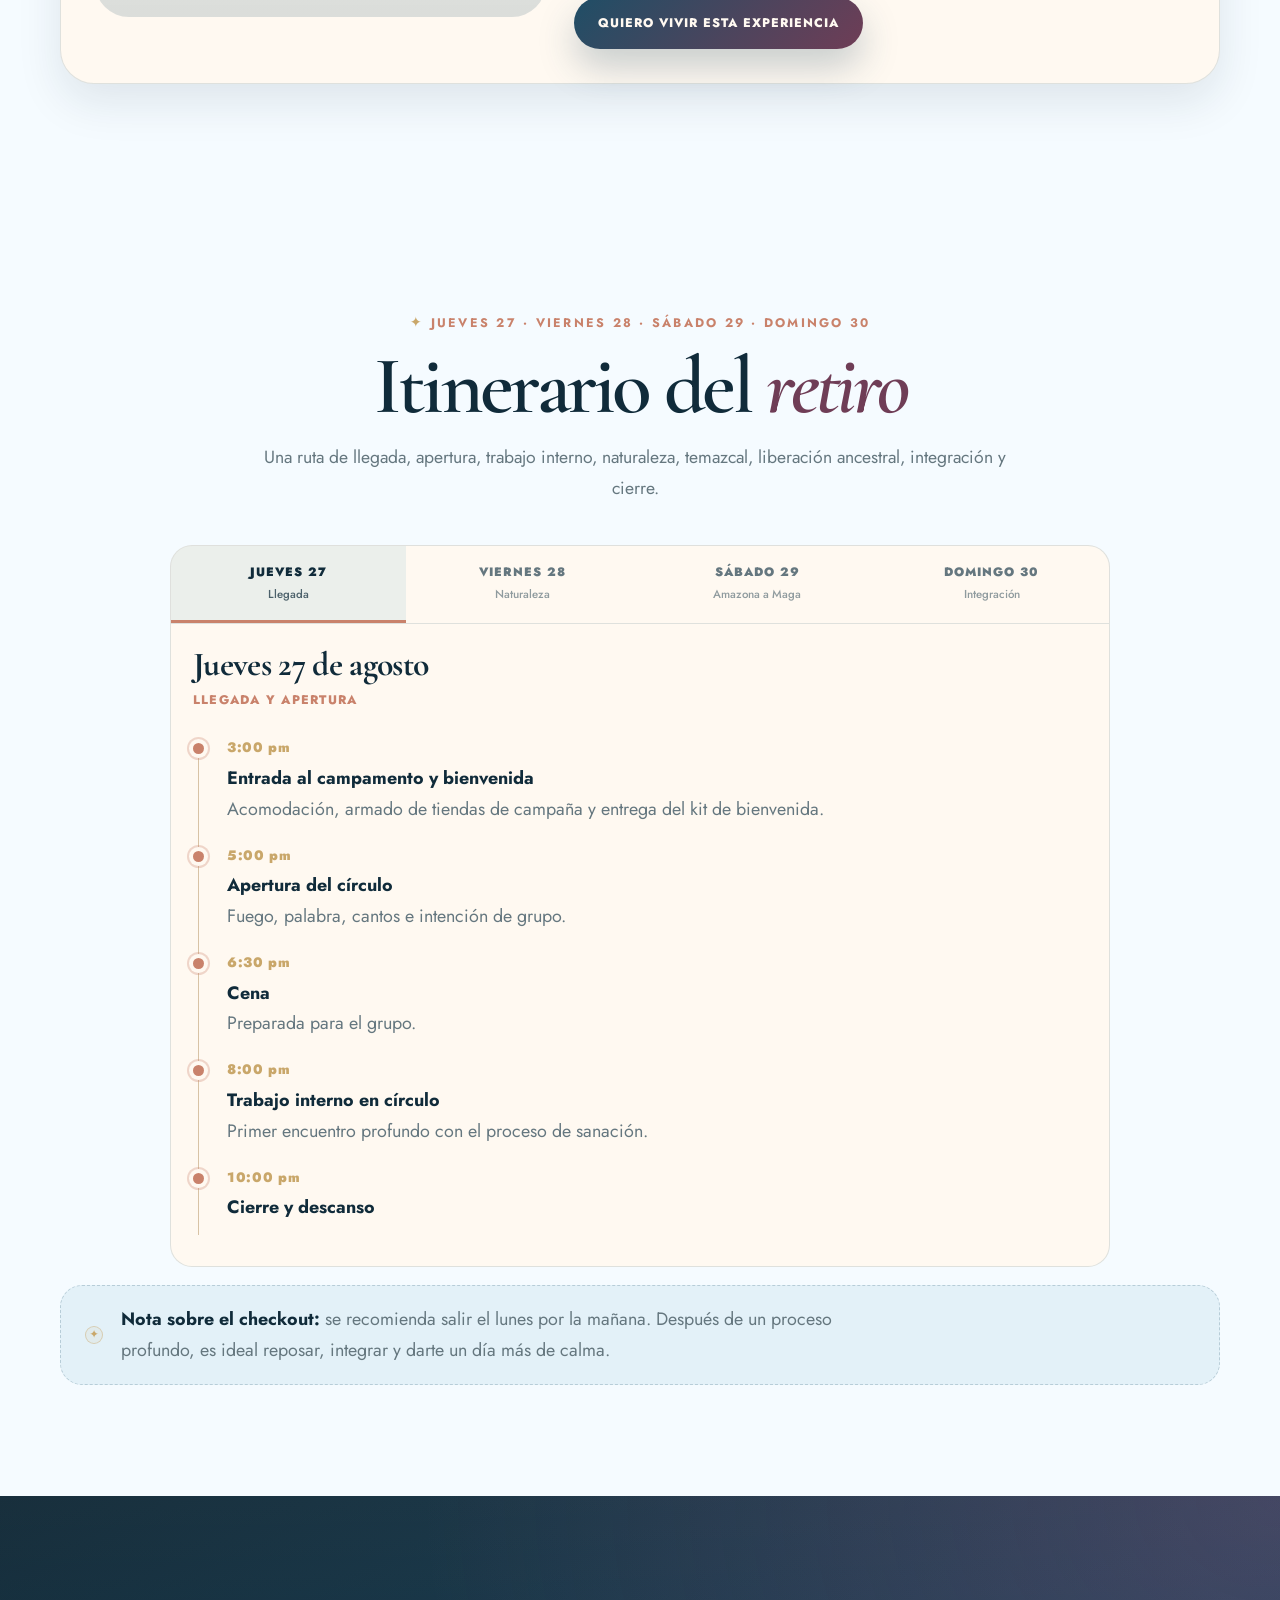
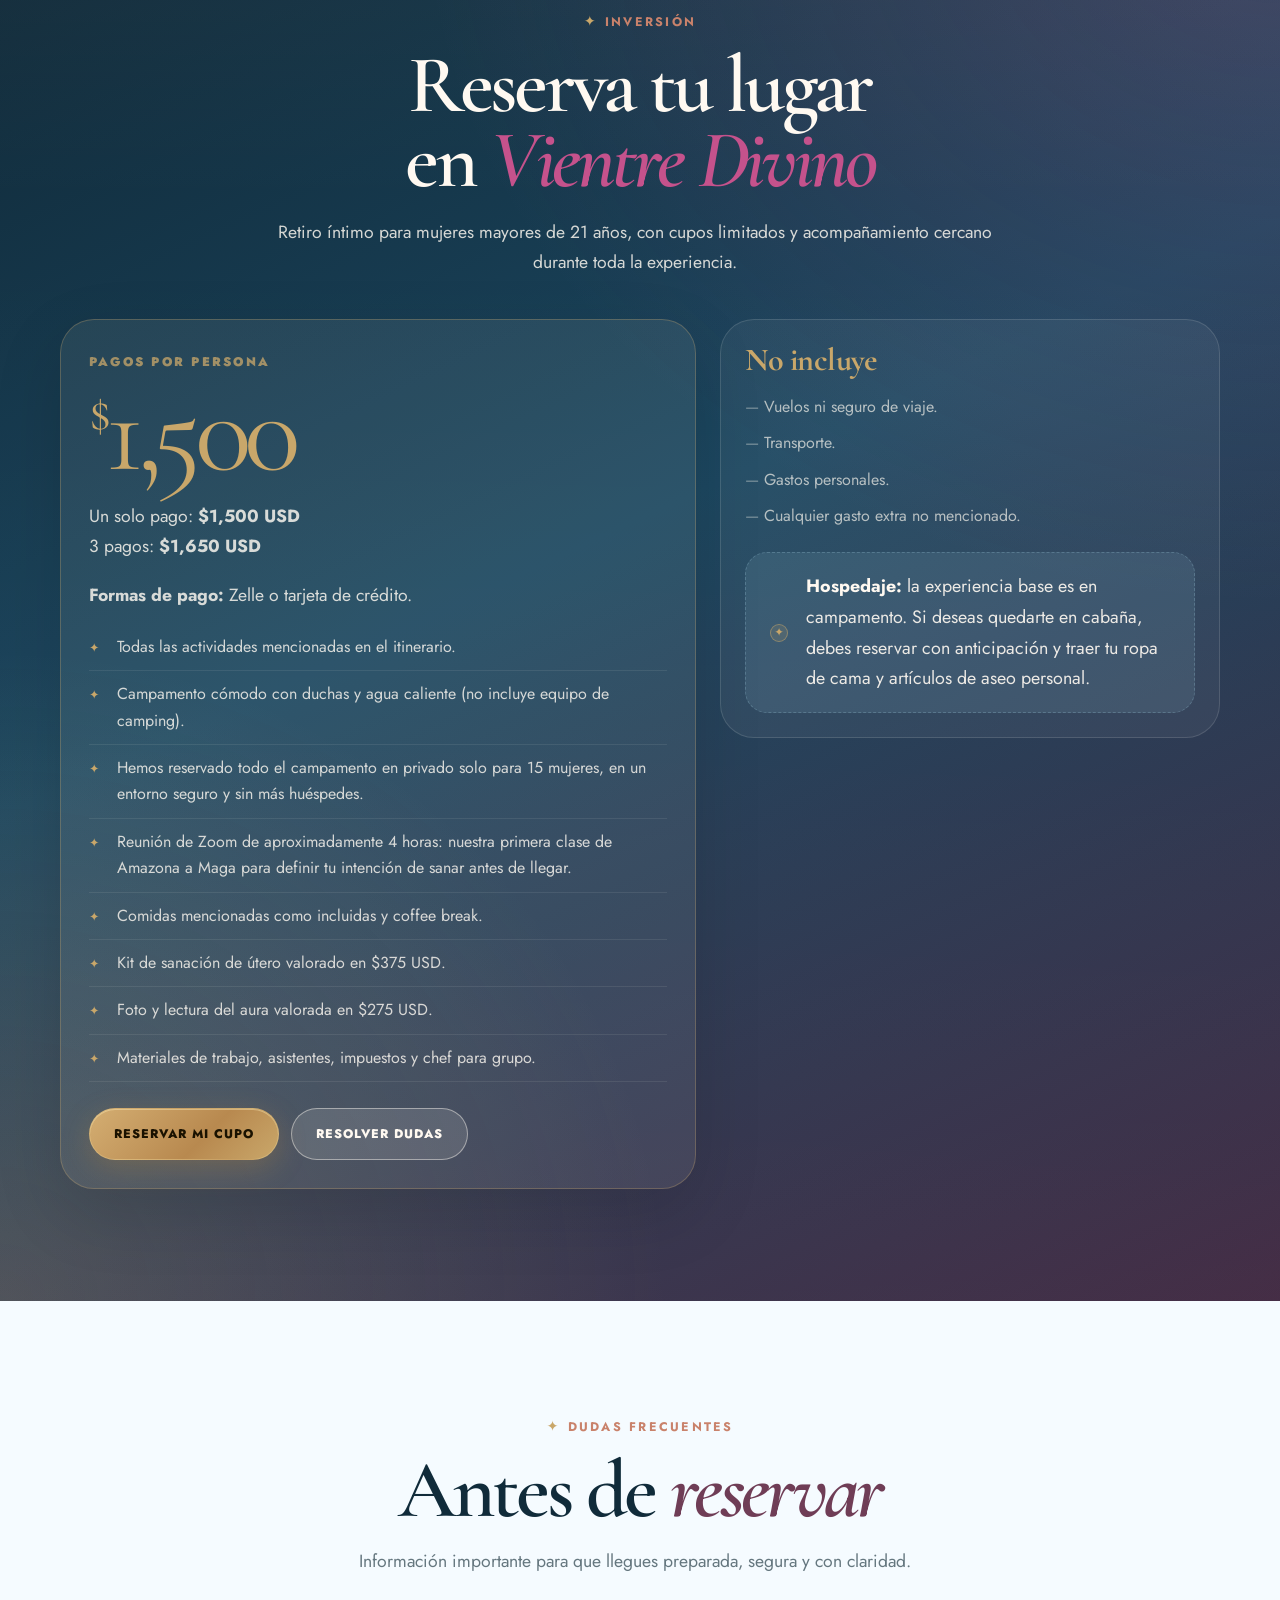
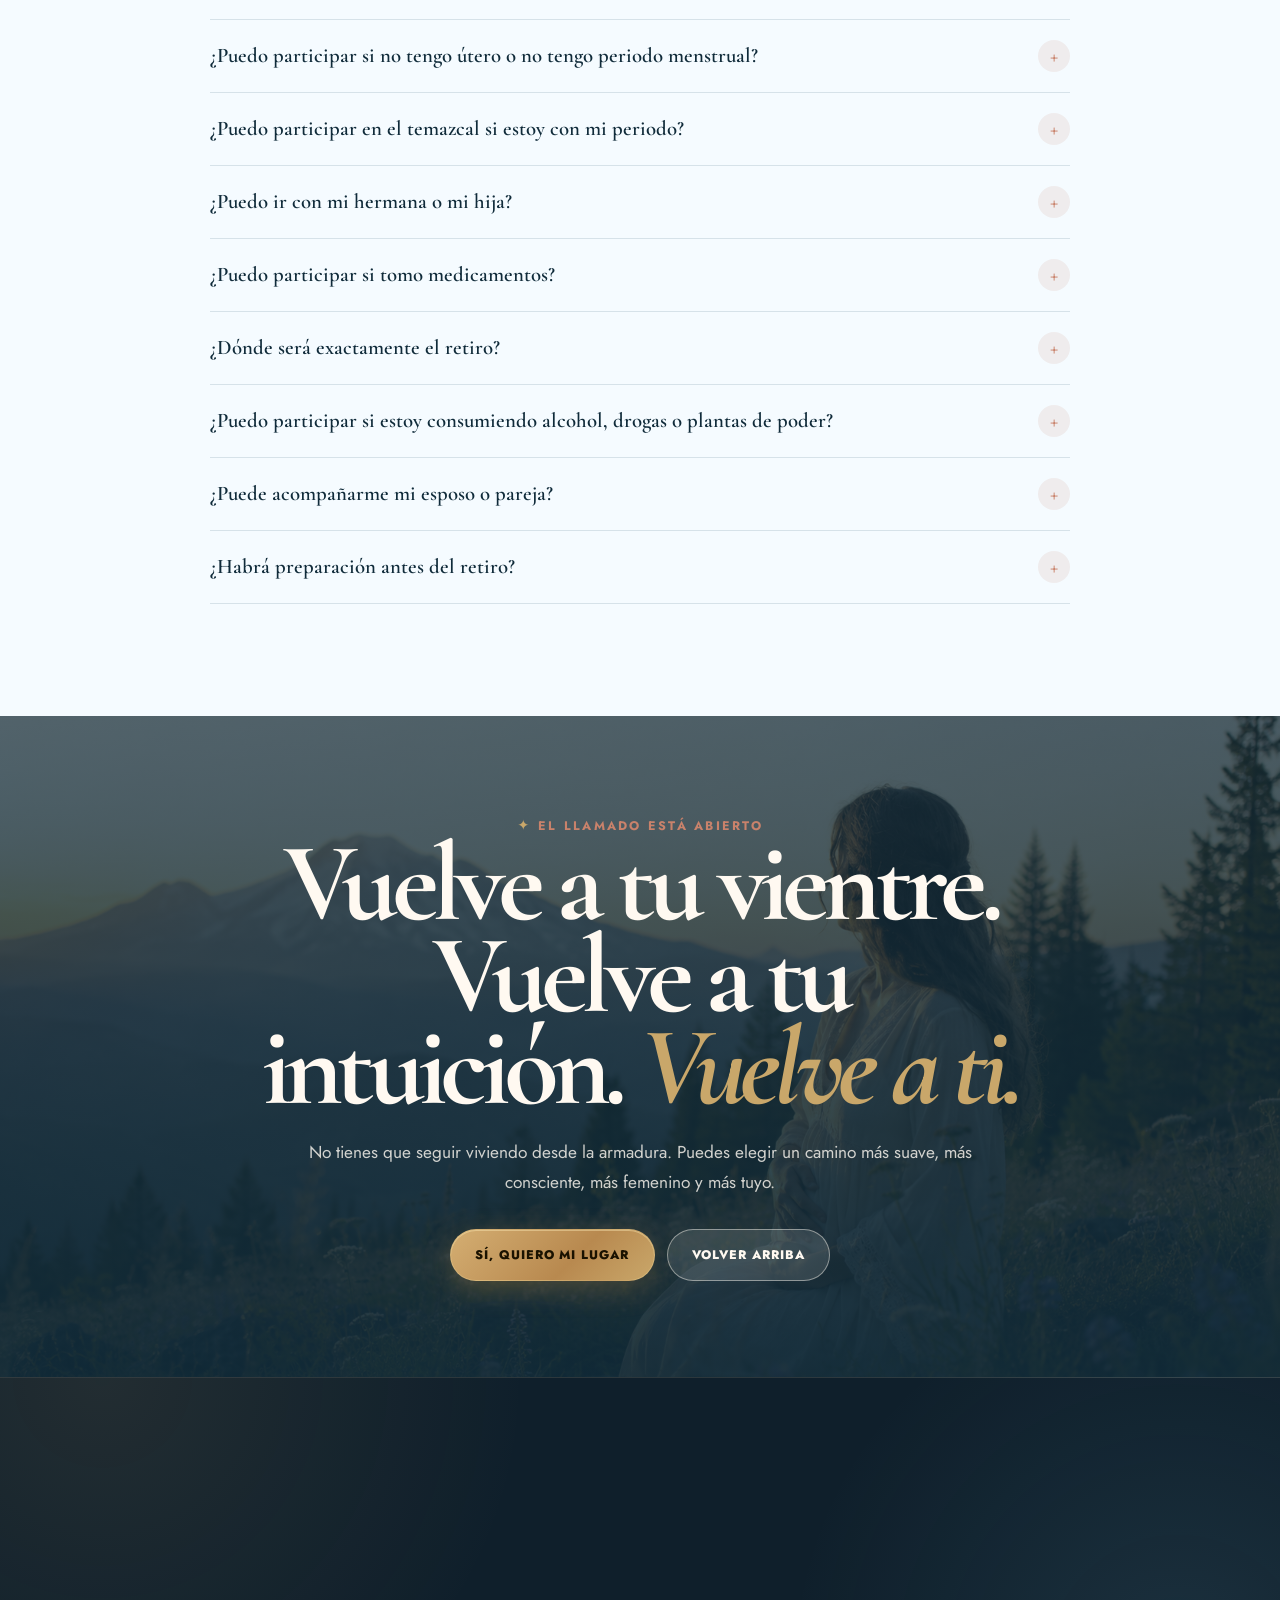
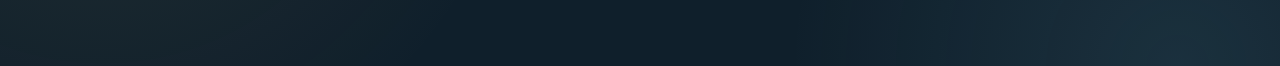
==== commit 635c76b9: "Actualiza README, favicon y ajustes del sitio Incluye el README profesional, el favicon para disposi" ====
--- a/index.html
+++ b/index.html
@@ -10,6 +10,11 @@
   <link rel="preconnect" href="https://fonts.gstatic.com" crossorigin />
   <link href="https://fonts.googleapis.com/css2?family=Cormorant+Garamond:ital,wght@0,400;0,500;0,600;0,700;1,500;1,600&family=Jost:wght@300;400;500;600;700&display=swap" rel="stylesheet" />
   <link rel="stylesheet" href="https://unpkg.com/aos@next/dist/aos.css" />
+  <link rel="icon" type="image/png" sizes="32x32" href="img/logo-Mundoholistico.png" />
+  <link rel="icon" type="image/png" sizes="16x16" href="img/logo-Mundoholistico.png" />
+  <link rel="apple-touch-icon" sizes="180x180" href="img/logo-Mundoholistico.png" />
+  <link rel="manifest" href="site.webmanifest" />
+  <meta name="theme-color" content="#102B3A" />
 
     <link rel="preload" as="image" href="img/webp/banner.webp" fetchpriority="high" />
   <link rel="stylesheet" href="assets/css/site.css" />
@@ -42,6 +47,8 @@
       left: 0;
       right: 0;
       z-index: 1000;
+      isolation: isolate;
+      overflow: visible;
       padding: 14px 0;
       transition: padding .28s ease, background .28s ease, box-shadow .28s ease, backdrop-filter .28s ease;
     }
@@ -105,7 +112,7 @@
       opacity: 0;
       pointer-events: none;
       transition: transform .22s ease, opacity .22s ease;
-      z-index: 1001;
+      z-index: 5000;
     }
     .nav-links.is-open { transform: translateY(0) scale(1); opacity: 1; pointer-events: auto; }
     .nav-links a {
@@ -264,7 +271,6 @@
         <a href="#itinerario">Itinerario</a>
         <a href="#inversion">Inversión</a>
         <a href="#faq">FAQ</a>
-        <a href="index-en.html" lang="en">English</a>
       </nav>
       <div class="nav-actions">
         <a class="btn btn-gold btn-nav-cta" href="#inversion">Reservar</a>
@@ -597,7 +603,7 @@
               <li>Materiales de trabajo, asistentes, impuestos y chef para grupo.</li>
             </ul>
             <div class="price-actions">
-              <a class="btn btn-gold" href="https://wa.me/14086502198?text=Hola%2C%20quiero%20reservar%20mi%20lugar%20para%20Vientre%20Divino%20%2827%20al%2030%20de%20agosto%202026%20en%20Mount%20Shasta%29.%20Tengo%2021%2B%20y%20quiero%20confirmar%20disponibilidad%20y%20forma%20de%20pago%20%28Zelle%20o%20tarjeta%29." target="_blank" rel="noreferrer">Reservar mi cupo</a>
+              <a class="btn btn-gold" href="https://wa.me/14088009376?text=Hola%2C%20quiero%20reservar%20mi%20lugar%20para%20Vientre%20Divino%20%2827%20al%2030%20de%20agosto%202026%20en%20Mount%20Shasta%29.%20Tengo%2021%2B%20y%20quiero%20confirmar%20disponibilidad%20y%20forma%20de%20pago%20%28Zelle%20o%20tarjeta%29." target="_blank" rel="noreferrer">Reservar mi cupo</a>
               <a class="btn btn-outline" href="#faq">Resolver dudas</a>
             </div>
           </article>
@@ -635,12 +641,12 @@
         <span class="label">El llamado está abierto</span>
         <h2>Vuelve a tu vientre. Vuelve a tu intuición. <em>Vuelve a ti.</em></h2>
         <p>No tienes que seguir viviendo desde la armadura. Puedes elegir un camino más suave, más consciente, más femenino y más tuyo.</p>
-        <div class="final-actions" style="justify-content:center;"><a class="btn btn-gold" href="https://wa.me/14086502198?text=Hola%2C%20siento%20el%20llamado%20de%20Vientre%20Divino.%20Quiero%20inscribirme%20al%20retiro%20del%2027%20al%2030%20de%20agosto%202026%20en%20Mount%20Shasta.%20%C2%BFMe%20comparten%20disponibilidad%2C%20pagos%20y%20siguiente%20paso%3F" target="_blank" rel="noreferrer">Sí, quiero mi lugar</a><a class="btn btn-outline" href="#inicio">Volver arriba</a></div>
+        <div class="final-actions" style="justify-content:center;"><a class="btn btn-gold" href="https://wa.me/14088009376?text=Hola%2C%20siento%20el%20llamado%20de%20Vientre%20Divino.%20Quiero%20inscribirme%20al%20retiro%20del%2027%20al%2030%20de%20agosto%202026%20en%20Mount%20Shasta.%20%C2%BFMe%20comparten%20disponibilidad%2C%20pagos%20y%20siguiente%20paso%3F" target="_blank" rel="noreferrer">Sí, quiero mi lugar</a><a class="btn btn-outline" href="#inicio">Volver arriba</a></div>
       </div>
     </section>
   </main>
 
-  <a class="wa-float" href="https://wa.me/14086502198?text=Hola%2C%20quiero%20informacion%20de%20Vientre%20Divino%20en%20Mount%20Shasta%20%2827%20al%2030%20de%20agosto%202026%29.%20%C2%BFMe%20pueden%20enviar%20disponibilidad%2C%20formas%20de%20pago%20y%20proceso%20de%20reserva%3F" target="_blank" rel="noreferrer" aria-label="Contactar por WhatsApp">
+  <a class="wa-float" href="https://wa.me/14088009376?text=Hola%2C%20quiero%20informacion%20de%20Vientre%20Divino%20en%20Mount%20Shasta%20%2827%20al%2030%20de%20agosto%202026%29.%20%C2%BFMe%20pueden%20enviar%20disponibilidad%2C%20formas%20de%20pago%20y%20proceso%20de%20reserva%3F" target="_blank" rel="noreferrer" aria-label="Contactar por WhatsApp">
     <svg viewBox="0 0 32 32" aria-hidden="true" focusable="false">
       <path d="M16 .4C7.4.4.4 7.1.4 15.5c0 2.9.8 5.8 2.4 8.3L.4 31.6l8.1-2.3c2.3 1.3 4.9 2 7.6 2 8.6 0 15.6-6.7 15.6-15.1S24.6.4 16 .4zm0 28.3c-2.3 0-4.6-.6-6.5-1.9l-.5-.3-4.8 1.4 1.5-4.6-.3-.5c-1.4-2.1-2.1-4.5-2.1-7C3.3 8.6 8.9 3.2 16 3.2s12.7 5.4 12.7 12.1S23 28.7 16 28.7zm7-9.1c-.4-.2-2.2-1.1-2.5-1.2-.3-.1-.5-.2-.8.2s-.9 1.2-1.1 1.4-.4.3-.8.1c-.4-.2-1.6-.6-3-1.8-1.1-1-1.9-2.1-2.1-2.5-.2-.4 0-.6.1-.8.1-.1.3-.4.4-.6.1-.2.2-.4.3-.6.1-.2 0-.5 0-.6 0-.2-.8-2-1.1-2.7-.3-.7-.6-.6-.8-.6h-.7c-.2 0-.6.1-.9.4-.3.4-1.2 1.1-1.2 2.8s1.2 3.3 1.4 3.5c.2.2 2.3 3.6 5.7 5 .8.4 1.5.6 2 .8.8.2 1.5.2 2 .1.6-.1 2.2-.9 2.5-1.8.3-.9.3-1.6.2-1.8 0-.2-.3-.3-.7-.5z" />
     </svg>
@@ -662,14 +668,13 @@
         </nav>
         <div class="footer-contact">
           <span class="footer-title">Contacto</span>
-          <a href="https://wa.me/14086502198?text=Hola%2C%20me%20interesa%20Vientre%20Divino%20del%2027%20al%2030%20de%20agosto%202026.%20%C2%BFMe%20comparten%20disponibilidad%2C%20pagos%20y%20requisitos%20para%20reservar%3F" target="_blank" rel="noreferrer">WhatsApp +1 (408) 650-2198</a>
+          <a href="https://wa.me/14088009376?text=Hola%2C%20me%20interesa%20Vientre%20Divino%20del%2027%20al%2030%20de%20agosto%202026.%20%C2%BFMe%20comparten%20disponibilidad%2C%20pagos%20y%20requisitos%20para%20reservar%3F" target="_blank" rel="noreferrer">WhatsApp +1 (408) 800-9376</a>
           <span>Mount Shasta, California</span>
           <span>Dirección compartida al confirmar participación</span>
         </div>
       </div>
       <div class="footer-bottom">
         <span>© 2026 Vientre Divino · Mundo Holístico USA. Todos los derechos reservados.</span>
-        <a class="footer-top-link" href="#inicio">Volver arriba</a>
       </div>
     </div>
   </footer>
--- a/assets/css/site.css
+++ b/assets/css/site.css
@@ -188,6 +188,10 @@
       font-size: .72rem;
       letter-spacing: .12em;
       border-radius: 999px;
+      box-shadow: 0 6px 16px rgba(180, 130, 60, .18), inset 0 1px 0 rgba(255,240,190,.35);
+    }
+    .btn-nav-cta:hover {
+      box-shadow: 0 8px 18px rgba(180, 130, 60, .24), inset 0 1px 0 rgba(255,240,190,.35);
     }
     .lang-switch {
       min-height: 42px;
@@ -211,6 +215,8 @@
       left: 0;
       right: 0;
       z-index: 1000;
+      isolation: isolate;
+      overflow: visible;
       padding: 14px 0;
       transition: padding .28s ease, background .28s ease, box-shadow .28s ease, backdrop-filter .28s ease;
     }
@@ -290,7 +296,7 @@
       opacity: 0;
       pointer-events: none;
       transition: transform .22s ease, opacity .22s ease;
-      z-index: 1001;
+      z-index: 5000;
     }
     .nav-links.is-open {
       transform: translateY(0) scale(1);
@@ -1393,7 +1399,6 @@
     .price-section {
       position: relative;
       overflow: hidden;
-      isolation: isolate;
       background:
         radial-gradient(120% 90% at 100% 0%, rgba(197, 82, 140, .22), transparent 56%),
         radial-gradient(90% 80% at 0% 100%, rgba(201, 167, 106, .2), transparent 58%),
